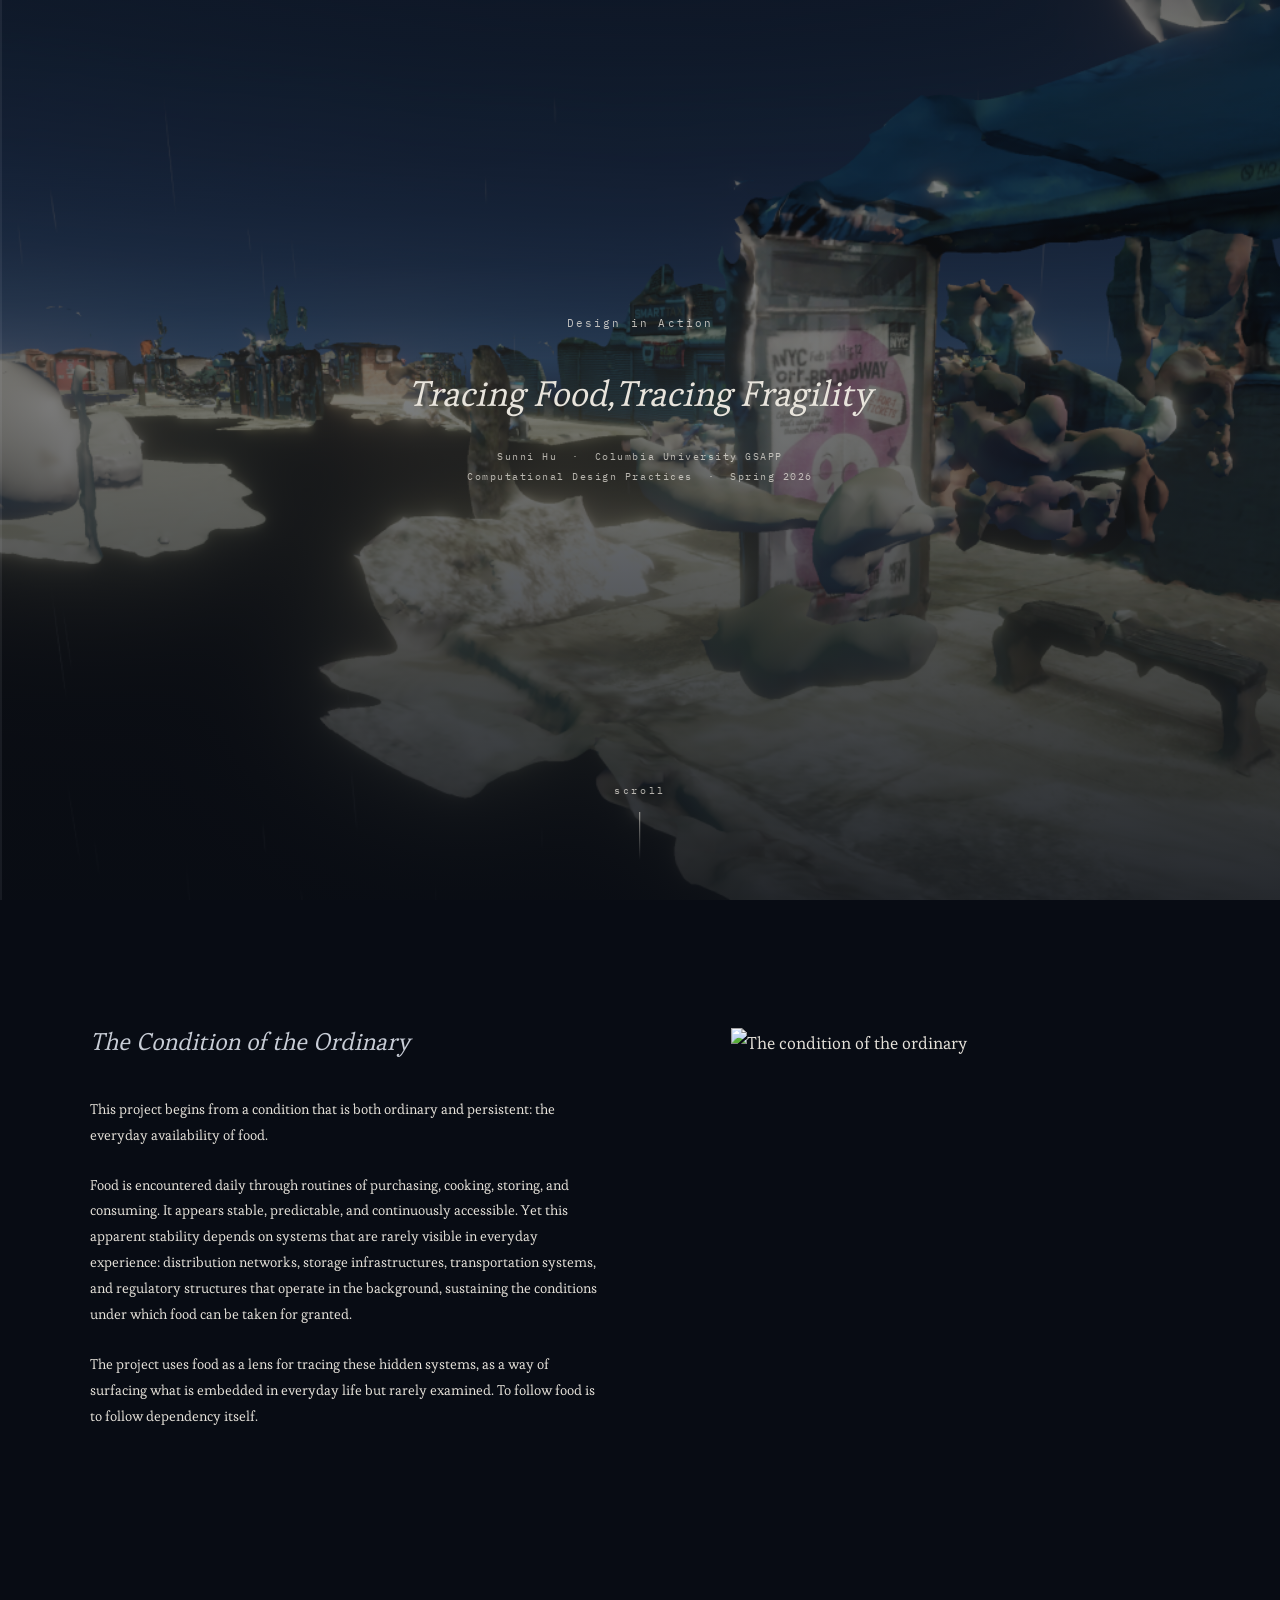
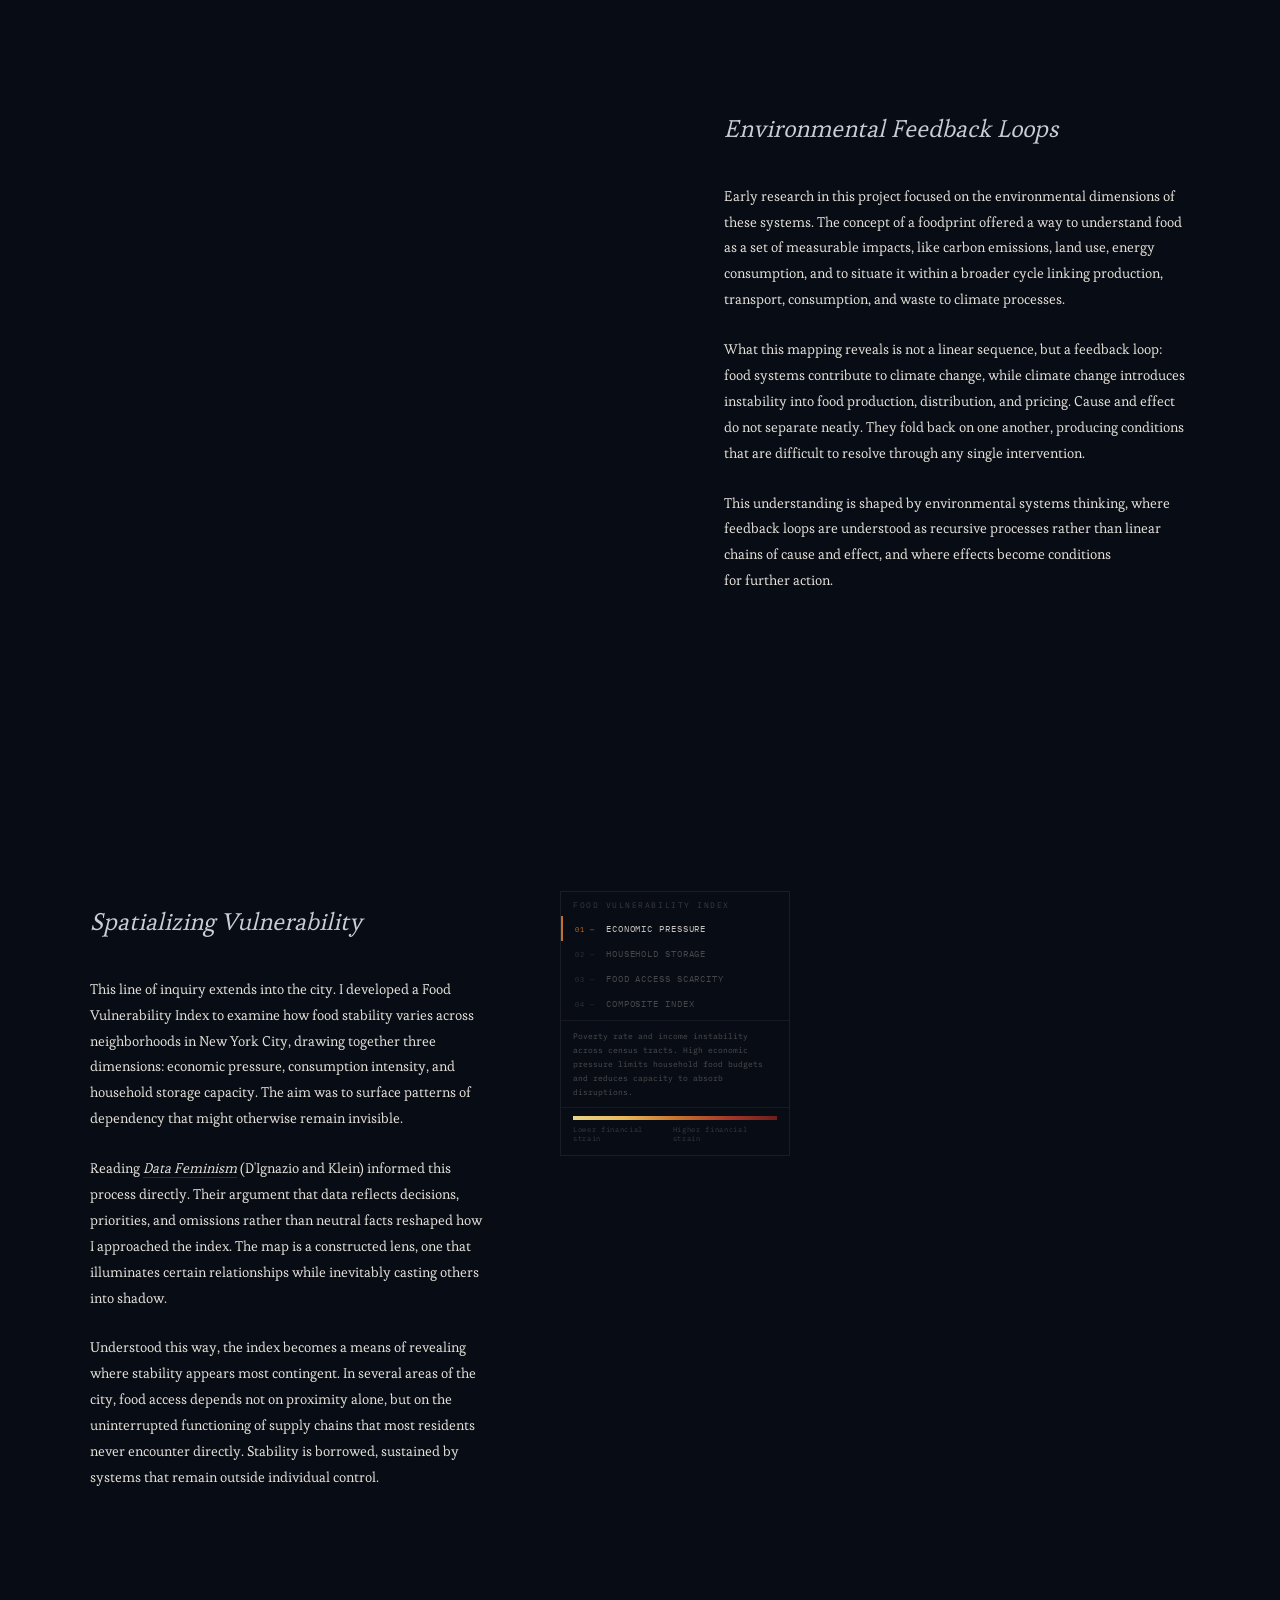
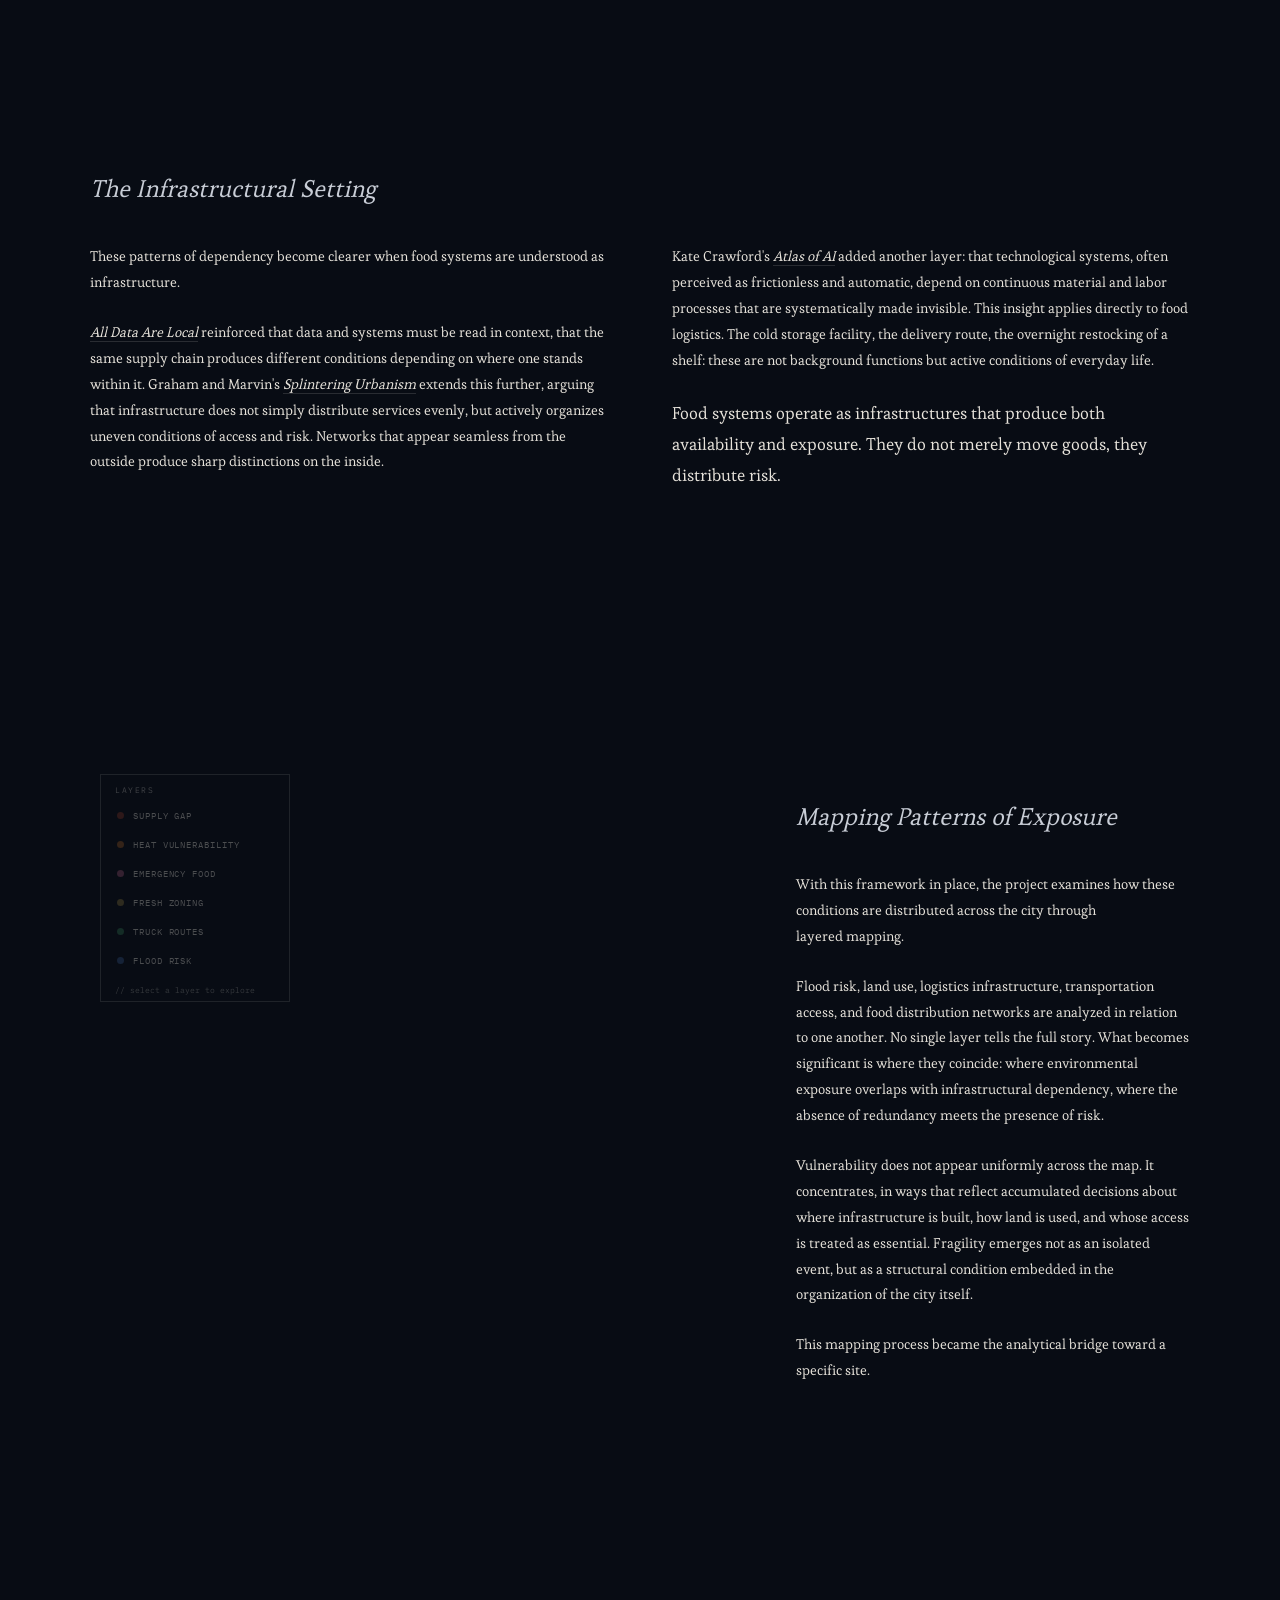
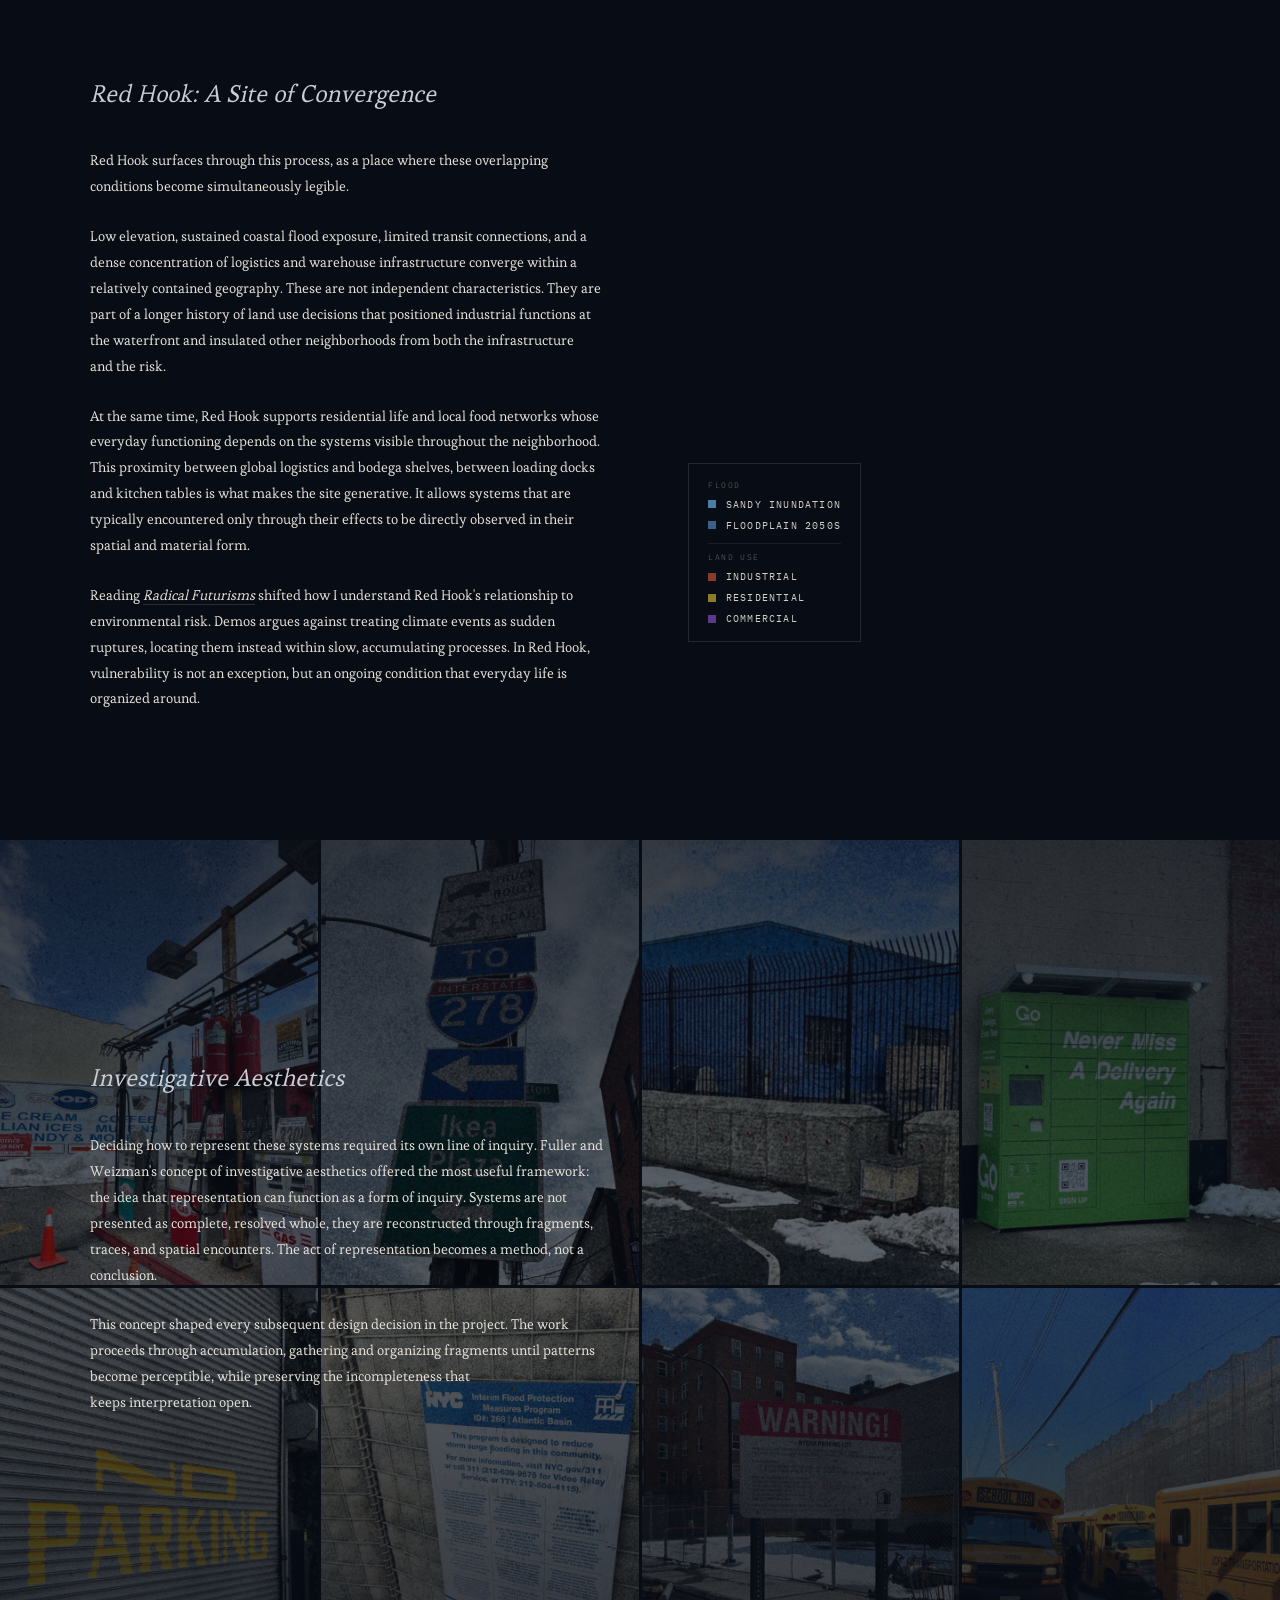
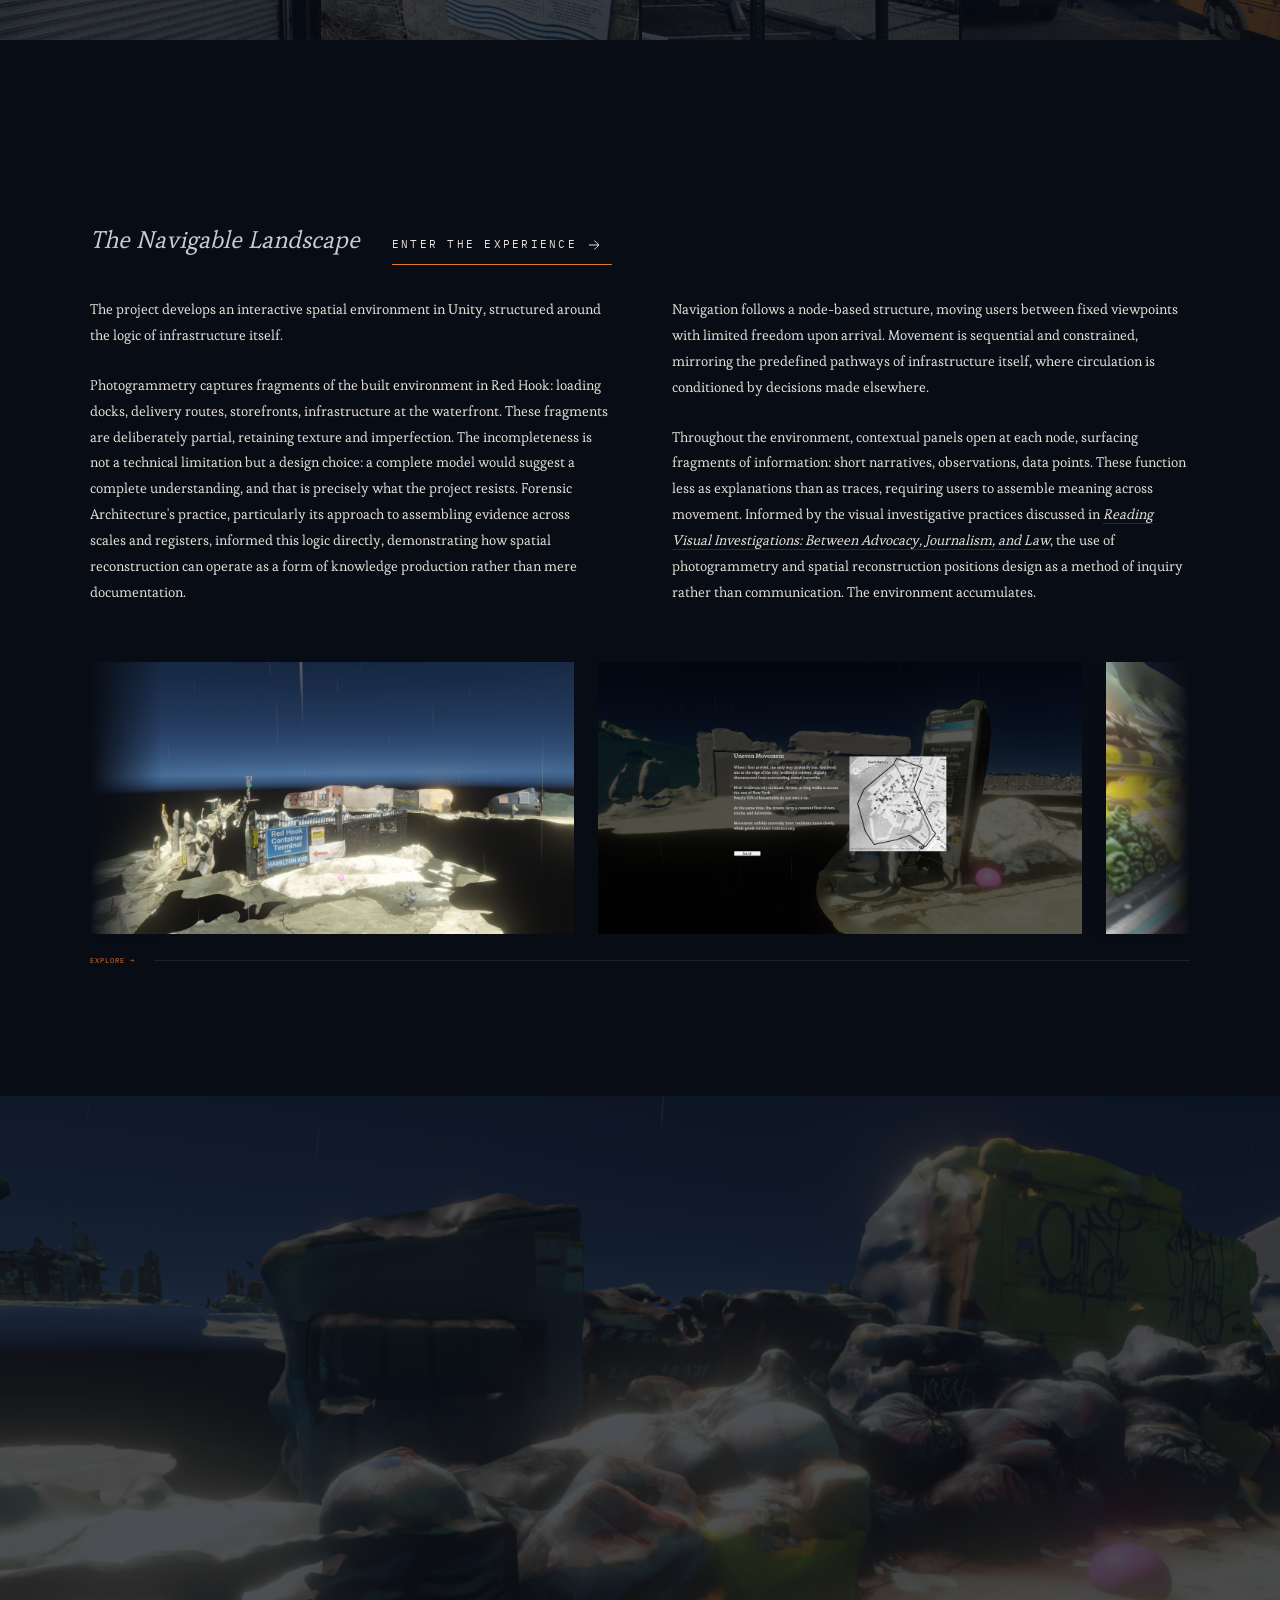
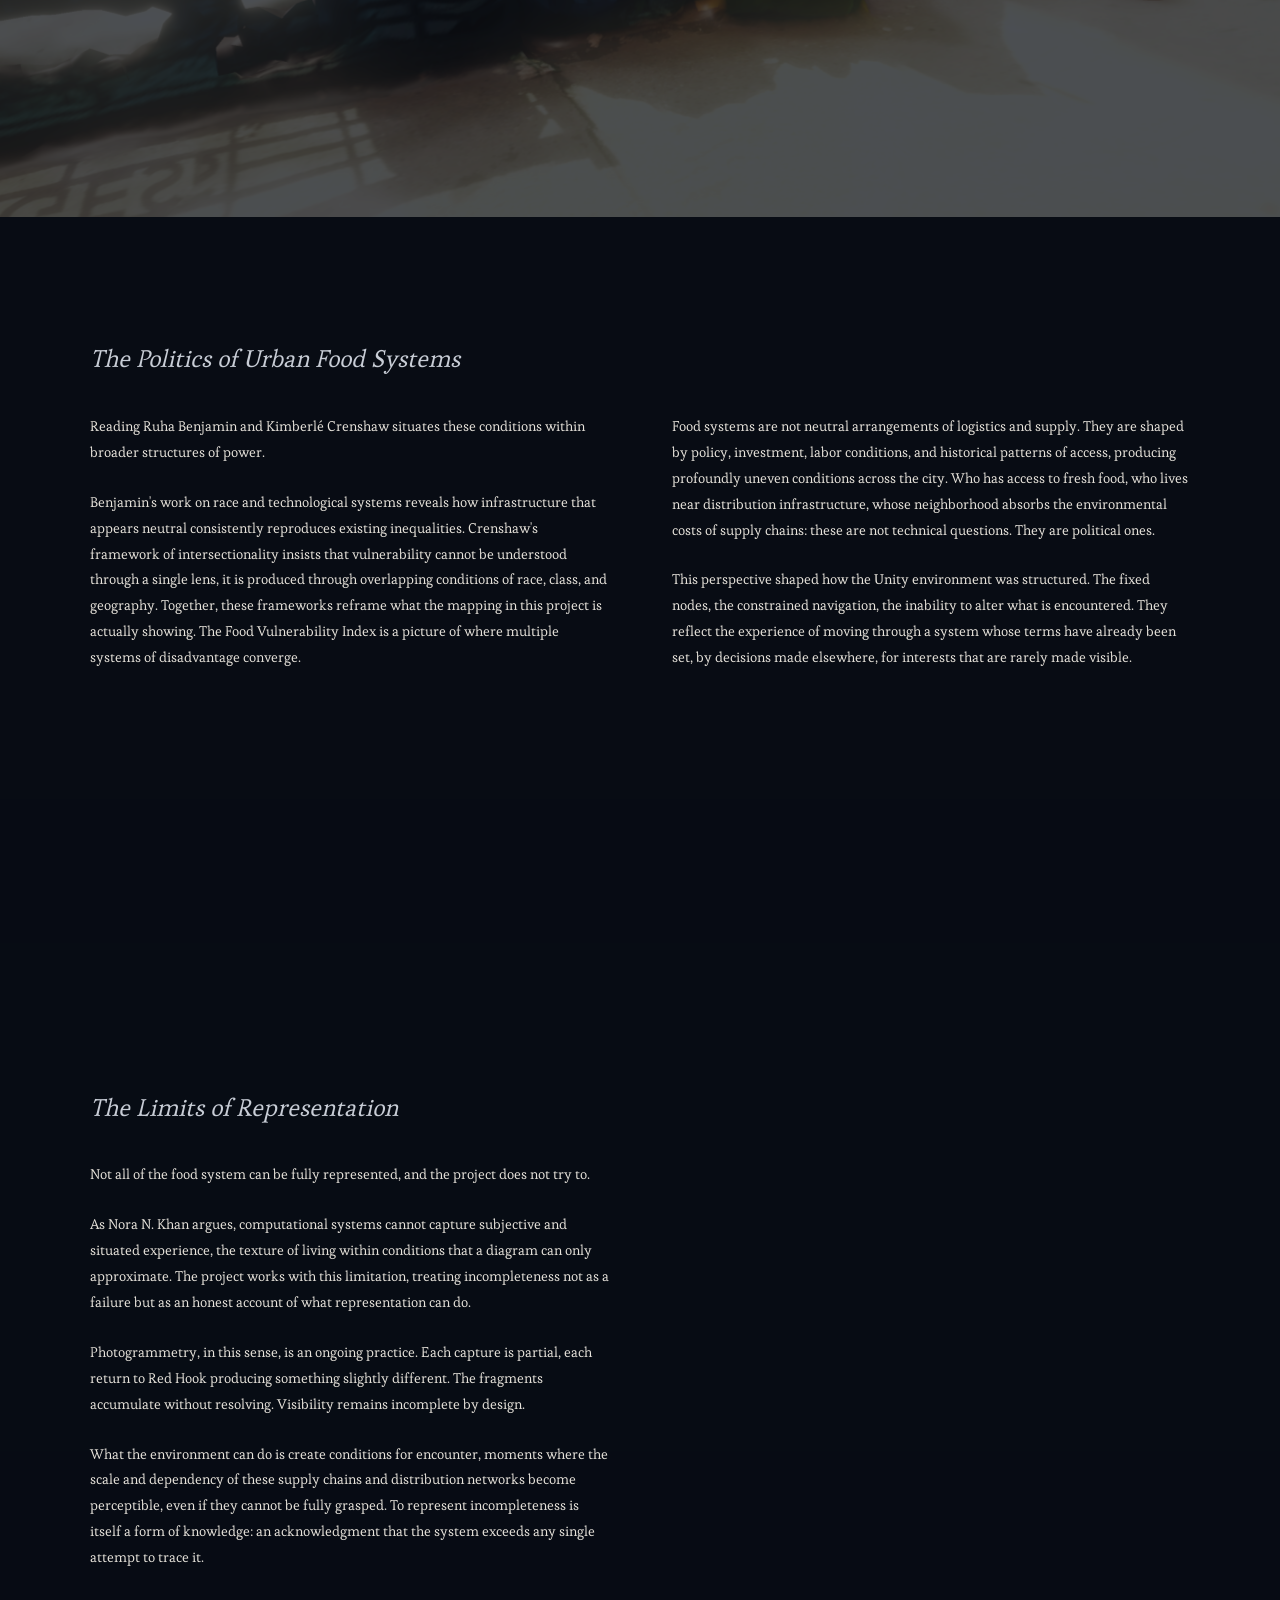
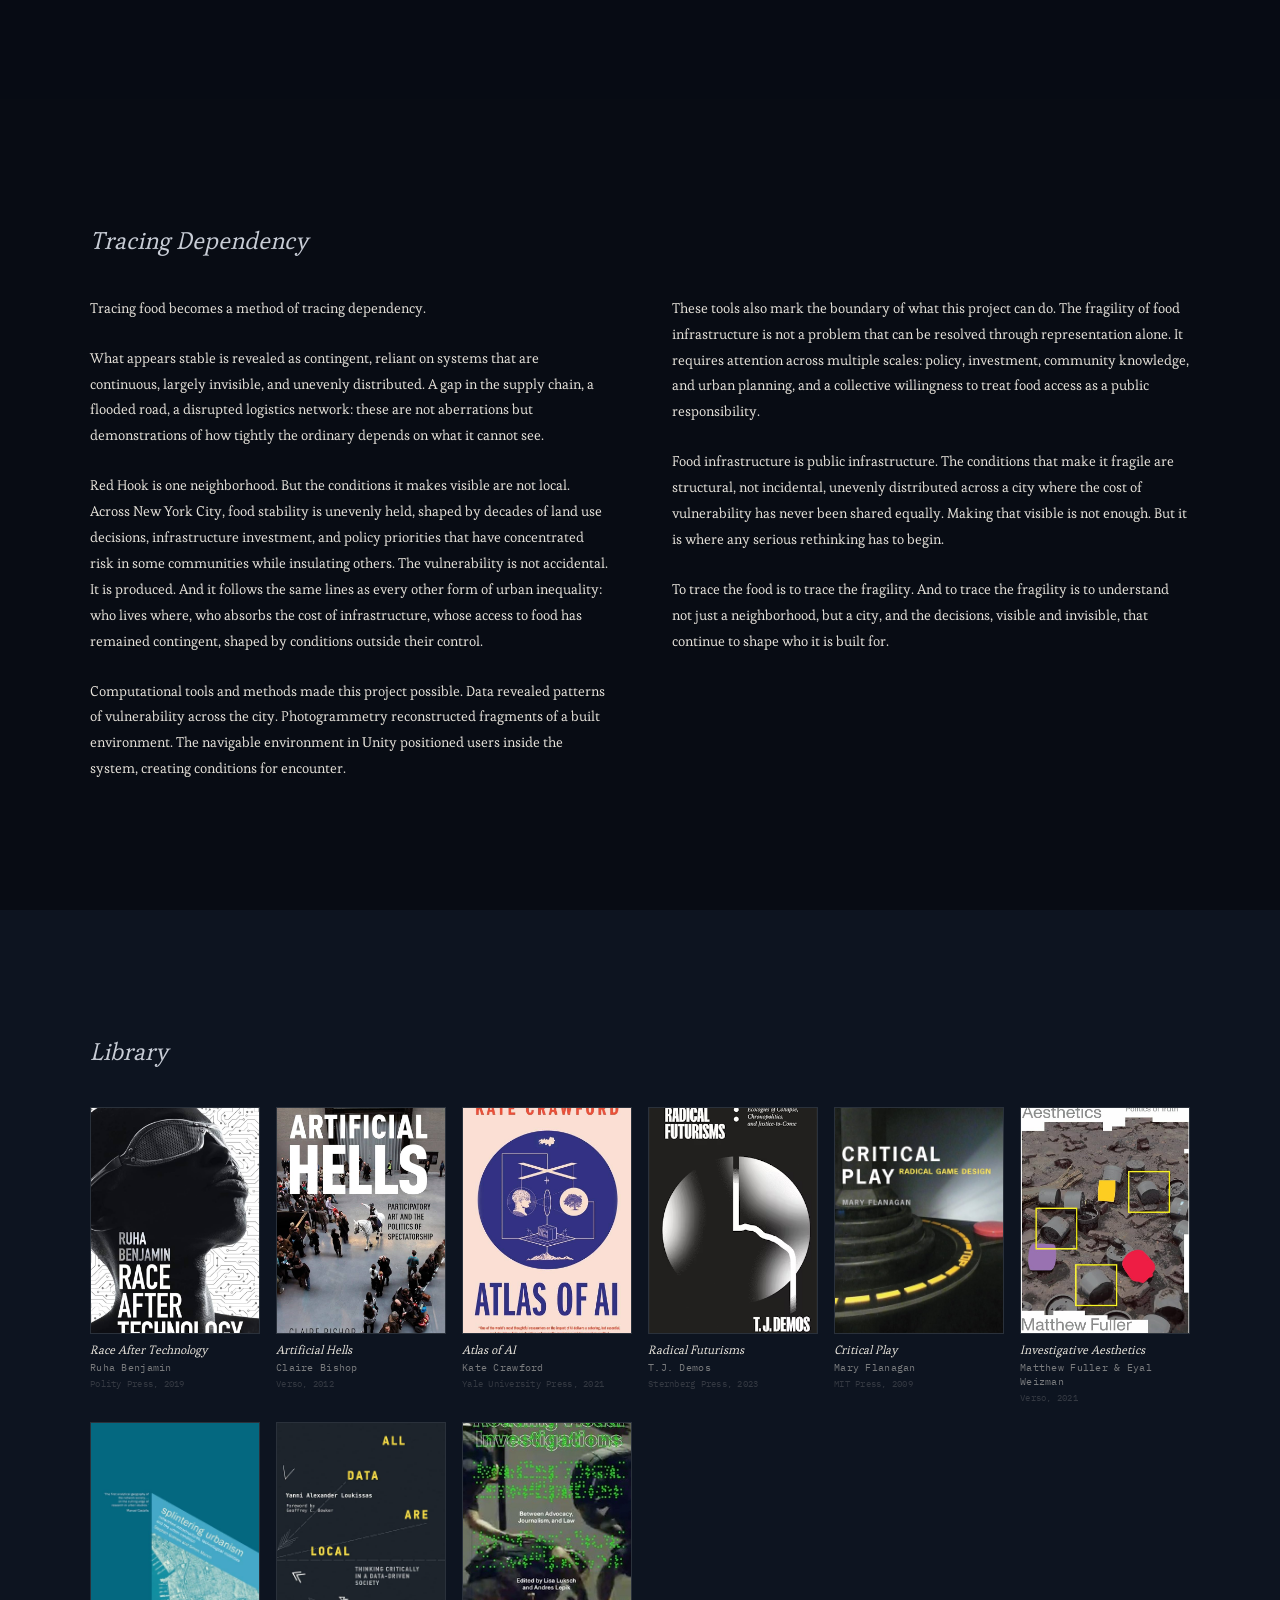
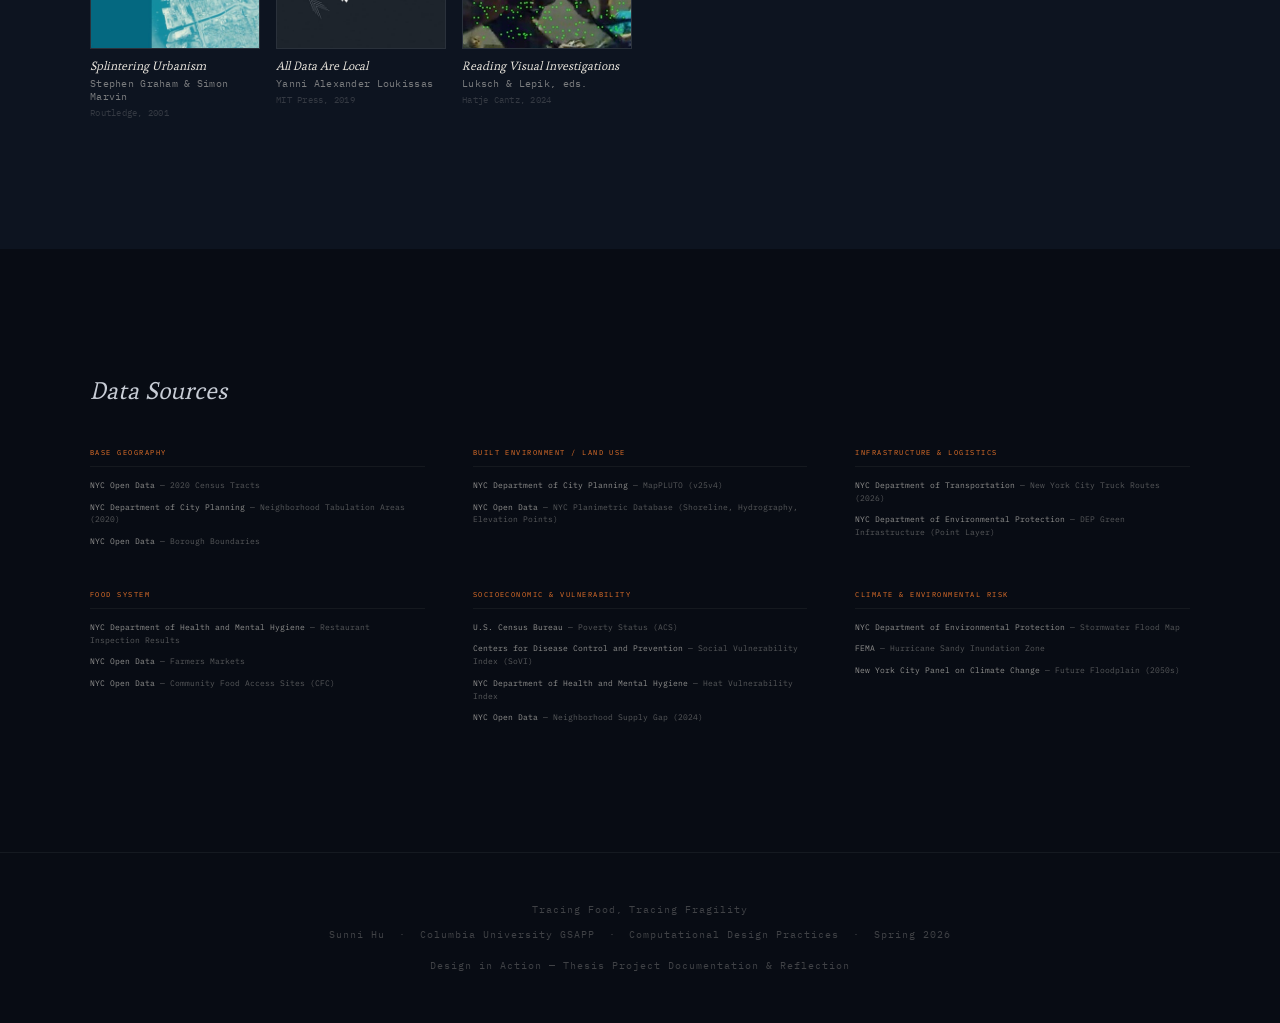
==== index.html @ 05bffdab "update" ====
<!DOCTYPE html>
<html lang="en">
<head>
    <meta charset="UTF-8">
    <meta name="viewport" content="width=device-width, initial-scale=1.0">
    <title>Tracing Food, Tracing Fragility | Sunni Hu</title>
    <link rel="preconnect" href="https://fonts.googleapis.com">
    <link rel="preconnect" href="https://fonts.gstatic.com" crossorigin>
    <link href="https://fonts.googleapis.com/css2?family=Esteban&family=IBM+Plex+Mono:ital,wght@0,300;0,400;1,300&display=swap" rel="stylesheet">
    <link rel="stylesheet" href="styles.css">
    <style>
        body { cursor: crosshair; }
        .book-ref {
            font-style: italic;
            cursor: none;
            border-bottom: 1px solid rgba(232,228,220,0.15);
            transition: border-color 0.2s ease;
        }
        .book-ref:hover {
            border-bottom-color: rgba(232,228,220,0.5);
        }
    </style>
    <script type="importmap">
    {
        "imports": {
            "three": "https://unpkg.com/three@0.163.0/build/three.module.js",
            "three/addons/": "https://unpkg.com/three@0.163.0/examples/jsm/"
        }
    }
    </script>
</head>
<body>

<div id="book-cursor" style="
  position: fixed;
  pointer-events: none;
  z-index: 9999;
  opacity: 0;
  transition: opacity 0.2s ease;
  width: 80px;
  height: 110px;
">
  <img id="book-cursor-img" style="
    width: 100%;
    height: 100%;
    object-fit: cover;
    display: block;
    border: 1px solid rgba(232,228,220,0.15);
  ">
</div>

    <!--==============================================================
    OPENING — full screen, no nav, one Unity screenshot background
    ===============================================================-->
    <section id="opening">

        <div class="opening-bg">
            <img src="images/unity screenshot — exterior, night.png" alt="Unity environment — exterior, night">
        </div>

        <div class="opening-gradient"></div>

        <div class="opening-text">
            <span class="opening-eyebrow">Design in Action</span>
            <h1 class="opening-title">Tracing Food,Tracing Fragility</h1>
            <div class="opening-meta">
                Sunni Hu &nbsp;·&nbsp; Columbia University GSAPP<br>
                Computational Design Practices &nbsp;·&nbsp; Spring 2026
            </div>
        </div>

        <div class="scroll-cue">scroll</div>

    </section>

    <!-- Reading progress line -->
    <div class="progress-track" aria-hidden="true">
        <div class="progress-fill" id="progress-fill"></div>
    </div>

    <main>

        <!--==============================================================
        01. THE CONDITION OF THE ORDINARY
        ===============================================================-->
        <section id="ordinary">
            <div class="wide-col fade-in">
                <div class="two-col" style="align-items: start;">
                    <div>
                        <h2>The Condition of the Ordinary</h2>
                        <p>This project begins from a condition that is both ordinary and persistent: the everyday availability of food.</p>
                        <p>Food is encountered daily through routines of purchasing, cooking, storing, and consuming. It appears stable, predictable, and continuously accessible. Yet this apparent stability depends on systems that are rarely visible in everyday experience: distribution networks, storage infrastructures, transportation systems, and regulatory structures that operate in the background, sustaining the conditions under which food can be taken for granted.</p>
                        <p>The project uses food as a lens for tracing these hidden systems, as a way of surfacing what is embedded in everyday life but rarely examined. To follow food is to follow dependency itself.</p>
                    </div>
                    <div>
                        <img src="images/Ordinary.gif" alt="The condition of the ordinary" style="width:75%; display:block; margin-left:10%;">
                    </div>
                </div>
            </div>
        </section>

        <!--==============================================================
        02. ENVIRONMENTAL FEEDBACK LOOPS
        ===============================================================-->
        <section id="feedback">
            <div class="wide-col fade-in">
                <div style="display:grid; grid-template-columns:55fr 45fr; gap:4rem; align-items:center;">
                    <div style="width:100%; aspect-ratio:1/1; margin-top:-2rem;">
                        <iframe src="feedback-loop.html" style="width:100%; height:100%; min-height:500px; border:none; background:#080c14; display:block;"></iframe>
                    </div>
                    <div>
                        <h2>Environmental Feedback Loops</h2>
                        <p>Early research in this project focused on the environmental dimensions of these systems. The concept of a foodprint offered a way to understand food as a set of measurable impacts, like carbon emissions, land use, energy consumption, and to situate it within a broader cycle linking production, transport, consumption, and waste to climate processes.</p>
                        <p>What this mapping reveals is not a linear sequence, but a feedback loop: food systems contribute to climate change, while climate change introduces instability into food production, distribution, and pricing. Cause and effect do not separate neatly. They fold back on one another, producing conditions that are difficult to resolve through any single intervention.</p>
                        <p>This understanding is shaped by environmental systems thinking, where feedback loops are understood as recursive processes rather than linear chains of cause and effect, and where effects become conditions <br>for further action.</p>
                    </div>
                </div>
            </div>
        </section>

        <!--==============================================================
        03. SPATIALIZING VULNERABILITY
        ===============================================================-->
        <section id="vulnerability">
            <div class="wide-col fade-in">
                <div style="
                  display: grid;
                  grid-template-columns: 38fr 62fr;
                  gap: 4rem;
                  align-items: center;
                ">
                  <div>
                    <h2>Spatializing Vulnerability</h2>
                    <p>This line of inquiry extends into the city. I developed a Food Vulnerability Index to examine how food stability varies across neighborhoods in New York City, drawing together three dimensions: economic pressure, consumption intensity, and household storage capacity. The aim was to surface patterns of dependency that might otherwise remain invisible.</p>
                    <p>Reading <span class="book-ref" data-cover="images/readings/Data Feminism.jpg">Data Feminism</span> (D'Ignazio and Klein) informed this process directly. Their argument that data reflects decisions, priorities, and omissions rather than neutral facts reshaped how I approached the index. The map is a constructed lens, one that illuminates certain relationships while inevitably casting others into shadow.</p>
                    <p>Understood this way, the index becomes a means of revealing where stability appears most contingent. In several areas of the city, food access depends not on proximity alone, but on the uninterrupted functioning of supply chains that most residents never encounter directly. Stability is borrowed, sustained by systems that remain outside individual control.</p>
                  </div>

                  <div style="position: sticky; top: 2rem;">
                    <iframe
                      src="spatializing_vulnerability.html"
                      style="
                        width: 100%;
                        height: 640px;
                        border: none;
                        display: block;
                      ">
                    </iframe>
                  </div>
                </div>
            </div>
        </section>

        <!--==============================================================
        04. THE INFRASTRUCTURAL SETTING
        ===============================================================-->
        <section id="infrastructure">
            <div class="wide-col fade-in">
                <h2>The Infrastructural Setting</h2>
                <div class="closing-cols">
                    <div class="closing-col">
                        <p>These patterns of dependency become clearer when food systems are understood as infrastructure.</p>
                        <p><span class="book-ref" data-cover="images/readings/All Data Are Local.jpg">All Data Are Local</span> reinforced that data and systems must be read in context, that the same supply chain produces different conditions depending on where one stands within it. Graham and Marvin's <span class="book-ref" data-cover="images/readings/Splintering Urbanism.jpg">Splintering Urbanism</span> extends this further, arguing that infrastructure does not simply distribute services evenly, but actively organizes uneven conditions of access and risk. Networks that appear seamless from the outside produce sharp distinctions on the inside.</p>
                    </div>
                    <div class="closing-col">
                        <p>Kate Crawford's <span class="book-ref" data-cover="images/readings/Atlas of AI.jpg">Atlas of AI</span> added another layer: that technological systems, often perceived as frictionless and automatic, depend on continuous material and labor processes that are systematically made invisible. This insight applies directly to food logistics. The cold storage facility, the delivery route, the overnight restocking of a shelf: these are not background functions but active conditions of everyday life. </p> Food systems operate as infrastructures that produce both availability and exposure. They do not merely move goods, they distribute risk.</p>
                    </div>
                </div>
            </div>
        </section>

        <!--==============================================================
        05. MAPPING PATTERNS OF EXPOSURE
        ===============================================================-->
        <section id="mapping">
            <div class="wide-col fade-in">
                <div style="display:grid; grid-template-columns:62fr 38fr; gap:4rem; align-items:center;">
                    <div>
                        <iframe src="map.html" style="width:100%; height:660px; border:none; display:block;"></iframe>
                    </div>
                    <div>
                        <h2>Mapping Patterns of Exposure</h2>
                        <p>With this framework in place, the project examines how these conditions are distributed across the city through <br>layered mapping.</p>
                        <p>Flood risk, land use, logistics infrastructure, transportation access, and food distribution networks are analyzed in relation to one another. No single layer tells the full story. What becomes significant is where they coincide: where environmental exposure overlaps with infrastructural dependency, where the absence of redundancy meets the presence of risk.</p>
                        <p>Vulnerability does not appear uniformly across the map. It concentrates, in ways that reflect accumulated decisions about where infrastructure is built, how land is used, and whose access is treated as essential. Fragility emerges not as an isolated event, but as a structural condition embedded in the organization of the city itself.</p>
                        <p>This mapping process became the analytical bridge toward a specific site.</p>
                    </div>
                </div>
            </div>
        </section>

        <!--==============================================================
        06. RED HOOK: A SITE OF CONVERGENCE
        ===============================================================-->
        <section id="red-hook">
            <div class="wide-col fade-in">
                <h2>Red Hook: A Site of Convergence</h2>

                <div style="display:grid; grid-template-columns:1fr 1fr; gap:3rem; align-items:start; margin-top:2rem;">

                    <div>
                        <p>Red Hook surfaces through this process, as a place where these overlapping conditions become simultaneously legible.</p>
                        <p>Low elevation, sustained coastal flood exposure, limited transit connections, and a dense concentration of logistics and warehouse infrastructure converge within a relatively contained geography. These are not independent characteristics. They are part of a longer history of land use decisions that positioned industrial functions at the waterfront and insulated other neighborhoods from both the infrastructure <br>and the risk.</p>
                        <p>At the same time, Red Hook supports residential life and local food networks whose everyday functioning depends on the systems visible throughout the neighborhood. This proximity between global logistics and bodega shelves, between loading docks and kitchen tables is what makes the site generative. It allows systems that are typically encountered only through their effects to be directly observed in their spatial and material form.</p>
                        <p>Reading <span class="book-ref" data-cover="images/readings/Radical Futurisms.jpg">Radical Futurisms</span> shifted how I understand Red Hook's relationship to environmental risk. Demos argues against treating climate events as sudden ruptures, locating them instead within slow, accumulating processes. In Red Hook, vulnerability is not an exception, but an ongoing condition that everyday life is organized around.</p>
                    </div>

                    <div style="position:sticky; top:2rem;">
                        <iframe src="red-hook-map.html" style="width:100%; aspect-ratio:1/1; border:none; display:block;" title="Red Hook — land use and flood exposure"></iframe>
                    </div>

                </div>
            </div>
        </section>

        <!--==============================================================
        07. INVESTIGATIVE AESTHETICS
        ===============================================================-->
        <section id=".photo-mosaic {
    grid-auto-rows: 180px; /* or 20vh for responsive */
}" style="position: relative; overflow: hidden; padding-top: 14rem; padding-bottom: 14rem; background: #080c14;">
            <!-- mosaic background -->
            <div class="photo-mosaic" style="position: absolute; inset: 0; z-index: 0; display: grid; grid-template-columns: repeat(4, 1fr); grid-auto-rows: calc(35vw - 3px); gap: 3px; width: 100%; background: #080c14; opacity: 0.80;">
                <div class="mosaic-cell"><div class="cell-overlay" style="position: absolute; inset: 0; background-size: cover; background-position: center; opacity: 0; transition: opacity 1s ease;"></div></div>
                <div class="mosaic-cell"><div class="cell-overlay" style="position: absolute; inset: 0; background-size: cover; background-position: center; opacity: 0; transition: opacity 1s ease;"></div></div>
                <div class="mosaic-cell"><div class="cell-overlay" style="position: absolute; inset: 0; background-size: cover; background-position: center; opacity: 0; transition: opacity 1s ease;"></div></div>
                <div class="mosaic-cell"><div class="cell-overlay" style="position: absolute; inset: 0; background-size: cover; background-position: center; opacity: 0; transition: opacity 1s ease;"></div></div>
                <div class="mosaic-cell"><div class="cell-overlay" style="position: absolute; inset: 0; background-size: cover; background-position: center; opacity: 0; transition: opacity 1s ease;"></div></div>
                <div class="mosaic-cell"><div class="cell-overlay" style="position: absolute; inset: 0; background-size: cover; background-position: center; opacity: 0; transition: opacity 1s ease;"></div></div>
                <div class="mosaic-cell"><div class="cell-overlay" style="position: absolute; inset: 0; background-size: cover; background-position: center; opacity: 0; transition: opacity 1s ease;"></div></div>
                <div class="mosaic-cell"><div class="cell-overlay" style="position: absolute; inset: 0; background-size: cover; background-position: center; opacity: 0; transition: opacity 1s ease;"></div></div>
                <div class="mosaic-cell"><div class="cell-overlay" style="position: absolute; inset: 0; background-size: cover; background-position: center; opacity: 0; transition: opacity 1s ease;"></div></div>
                <div class="mosaic-cell"><div class="cell-overlay" style="position: absolute; inset: 0; background-size: cover; background-position: center; opacity: 0; transition: opacity 1s ease;"></div></div>
                <div class="mosaic-cell"><div class="cell-overlay" style="position: absolute; inset: 0; background-size: cover; background-position: center; opacity: 0; transition: opacity 1s ease;"></div></div>
                <div class="mosaic-cell"><div class="cell-overlay" style="position: absolute; inset: 0; background-size: cover; background-position: center; opacity: 0; transition: opacity 1s ease;"></div></div>
                <div class="mosaic-cell"><div class="cell-overlay" style="position: absolute; inset: 0; background-size: cover; background-position: center; opacity: 0; transition: opacity 1s ease;"></div></div>
                <div class="mosaic-cell"><div class="cell-overlay" style="position: absolute; inset: 0; background-size: cover; background-position: center; opacity: 0; transition: opacity 1s ease;"></div></div>
                <div class="mosaic-cell"><div class="cell-overlay" style="position: absolute; inset: 0; background-size: cover; background-position: center; opacity: 0; transition: opacity 1s ease;"></div></div>
                <div class="mosaic-cell"><div class="cell-overlay" style="position: absolute; inset: 0; background-size: cover; background-position: center; opacity: 0; transition: opacity 1s ease;"></div></div>
            </div>
            <!-- overlay -->
            <div style="position: absolute; inset: 0; z-index: 1; background: linear-gradient(to bottom, rgba(8,12,20,0.75) 0%, rgba(8,12,20,0.55) 50%, rgba(8,12,20,0.75) 100%); pointer-events: none;"></div>
            <!-- text -->
            <div style="position: relative; z-index: 2;">
                <div class="wide-col fade-in">
                    <h2>Investigative Aesthetics</h2>
                    <p>Deciding how to represent these systems required its own line of inquiry. Fuller and Weizman's concept of investigative aesthetics offered the most useful framework: the idea that representation can function as a form of inquiry. Systems are not presented as complete, resolved whole, they are reconstructed through fragments, traces, and spatial encounters. The act of representation becomes a method, not a conclusion.</p>
                    <p>This concept shaped every subsequent design decision in the project. The work proceeds through accumulation, gathering and organizing fragments until patterns become perceptible, while preserving the incompleteness that <br>keeps interpretation open.</p>
                </div>
            </div>
        </section>

        <!--==============================================================
        08. THE NAVIGABLE LANDSCAPE — "Enter the Work"
        ===============================================================-->
        <section id="unity">
            <div class="wide-col fade-in">
                <div style="display:flex; align-items:baseline; gap:2rem; margin-bottom:2rem;">
                    <h2 style="margin-bottom:0;">The Navigable Landscape</h2>
                    <a href="https://play.unity.com/en/games/a9413fd9-1ce2-4bcd-bcc2-9cfb8812e387/tracing-food-tracing-fragility" target="_blank" rel="noopener" class="unity-enter">Enter the Experience<svg xmlns="http://www.w3.org/2000/svg" viewBox="0 0 24 24" width="16" height="16" color="currentColor" fill="none" stroke="currentColor" stroke-width="1.5" stroke-linecap="round" stroke-linejoin="round" class="enter-arrow" style="vertical-align: middle; margin-left: 0.6rem;"><path d="M18.5 12L4.99997 12" /><path d="M13 18C13 18 19 13.5811 19 12C19 10.4188 13 6 13 6" /></svg></a>
                </div>

                <div class="closing-cols">
                    <div class="closing-col">
                        <p>The project develops an interactive spatial environment in Unity, structured around the logic of infrastructure itself.</p>
                        <p>Photogrammetry captures fragments of the built environment in Red Hook: loading docks, delivery routes, storefronts, infrastructure at the waterfront. These fragments are deliberately partial, retaining texture and imperfection. The incompleteness is not a technical limitation but a design choice: a complete model would suggest a complete understanding, and that is precisely what the project resists. Forensic Architecture's practice, particularly its approach to assembling evidence across scales and registers, informed this logic directly, demonstrating how spatial reconstruction can operate as a form of knowledge production rather than mere documentation.</p>
                    </div>
                    <div class="closing-col">
                        <p>Navigation follows a node-based structure, moving users between fixed viewpoints with limited freedom upon arrival. Movement is sequential and constrained, mirroring the predefined pathways of infrastructure itself, where circulation is conditioned by decisions made elsewhere.</p>
                        <p>Throughout the environment, contextual panels open at each node, surfacing fragments of information: short narratives, observations, data points. These function less as explanations than as traces, requiring users to assemble meaning across movement. Informed by the visual investigative practices discussed in <span class="book-ref" data-cover="images/readings/Reading Visual Investigations.jpg">Reading Visual Investigations: Between Advocacy, Journalism, and Law</span>, the use of photogrammetry and spatial reconstruction positions design as a method of inquiry rather than communication. The environment accumulates.</p>
                    </div>
                </div>

                <!-- Unity screenshot gallery — horizontal scroll -->
                <div class="gallery-wrap">
                  <div class="gallery" id="unity-gallery">
                    <div class="gallery-item">
                        <img src="images/unity screenshots/TV - 8.png" alt="Unity environment screenshot" style="width:100%;aspect-ratio:16/9;object-fit:cover;display:block;">
                    </div>
                    <div class="gallery-item">
                        <img src="images/unity screenshots/TV - 20.png" alt="Unity environment screenshot" style="width:100%;aspect-ratio:16/9;object-fit:cover;display:block;">
                    </div>
                    <div class="gallery-item">
                        <img src="images/unity screenshots/TV - 16.png" alt="Unity environment screenshot" style="width:100%;aspect-ratio:16/9;object-fit:cover;display:block;">
                    </div>
                    <div class="gallery-item">
                        <img src="images/unity screenshots/TV - 21.png" alt="Unity environment screenshot" style="width:100%;aspect-ratio:16/9;object-fit:cover;display:block;">
                    </div>
                    <div class="gallery-item">
                        <img src="images/unity screenshots/TV - 15.png" alt="Unity environment screenshot" style="width:100%;aspect-ratio:16/9;object-fit:cover;display:block;">
                    </div>
                  </div>
                  <div class="gallery-footer">
                     <div class="gallery-scroll-hint" id="unity-scroll-hint">Explore →</div>
                    <div class="gallery-progress-track">
                      <div class="gallery-progress-fill" id="unity-gallery-progress"></div>
                    </div>
                  </div>
                </div>

            </div>
        </section>

        <!--==============================================================
        09. LIMITED AGENCY AND PRESENCE
        ===============================================================-->
        <section id="agency" style="position: relative; overflow: hidden; min-height: 80vh; padding-top: 10rem; padding-bottom: 10rem;">
            <div style="position: absolute; inset: 0; z-index: 0;">
                <img src="images/unity screenshots/TV - 9.png" alt="" style="width: 100%; height: 100%; object-fit: cover; object-position: center; display: block;">
                <div style="position: absolute; inset: 0; background: rgba(8,12,20,0.72);"></div>
            </div>
            <div class="wide-col fade-in" style="position: relative; z-index: 1;">
                <h2>Limited Agency and Presence</h2>
                <p>Interaction within the environment is deliberately constrained.</p>
                <p>Drawing from Flanagan's <span class="book-ref" data-cover="images/readings/Critical Play.jpg">Critical Play</span> and Bishop's <span class="book-ref" data-cover="images/readings/Artificial Hells.jpg">Artificial Hells</span>, the project resists the assumption that participation inherently produces agency. To be present within a system is not to control it. Users navigate, observe, and uncover, but they do not alter what they find. The conditions of the environment are fixed.</p>
                <p>This creates a specific tension between presence and power: users are positioned within the system, made to move through it and encounter its logic, but cannot reshape it. This is intentional. It is an invitation to notice, to recognize that the systems shaping food access in Red Hook, and across the city, are not fixed by nature. They are the result of decisions made across planning, logistics, and policy,<br>and could be otherwise.</p>
            </div>
        </section>

        <!--==============================================================
        10. THE POLITICS OF URBAN FOOD SYSTEMS
        ===============================================================-->
        <section id="politics">
            <div class="wide-col fade-in">
                <h2>The Politics of Urban Food Systems</h2>
                <div class="closing-cols">
                    <div class="closing-col">
                        <p>Reading Ruha Benjamin and Kimberlé Crenshaw situates these conditions within broader structures of power.</p>
                        <p>Benjamin's work on race and technological systems reveals how infrastructure that appears neutral consistently reproduces existing inequalities. Crenshaw's framework of intersectionality insists that vulnerability cannot be understood through a single lens, it is produced through overlapping conditions of race, class, and geography. Together, these frameworks reframe what the mapping in this project is actually showing. The Food Vulnerability Index is a picture of where multiple systems of disadvantage converge.</p>
                    </div>
                    <div class="closing-col">
                        <p>Food systems are not neutral arrangements of logistics and supply. They are shaped by policy, investment, labor conditions, and historical patterns of access, producing profoundly uneven conditions across the city. Who has access to fresh food, who lives near distribution infrastructure, whose neighborhood absorbs the environmental costs of supply chains: these are not technical questions. They are political ones.</p>
                        <p>This perspective shaped how the Unity environment was structured. The fixed nodes, the constrained navigation, the inability to alter what is encountered. They reflect the experience of moving through a system whose terms have already been set, by decisions made elsewhere, for interests that are rarely made visible.</p>
                    </div>
                </div>
            </div>
        </section>

        <!--==============================================================
        11. THE LIMITS OF REPRESENTATION
        ===============================================================-->
        <section id="limits" style="position: relative; width: 100%; height: 100vh; overflow: hidden;">

            <!-- Background: Three.js 3D scan — Loading Dock photogrammetry -->
            <canvas id="limits-canvas" style="position: absolute; inset: 0; width: 100%; height: 100%; z-index: 0;"></canvas>

            <!-- Subtle dark overlay -->
            <div style="position: absolute; inset: 0; background: rgba(8,12,20,0.45); z-index: 1; pointer-events: none;"></div>

            <!-- Text — matches section padding: 8rem 5% -->
            <div style="position: absolute; bottom: 8rem; left: 0; right: 0; padding: 0 5%; z-index: 2; pointer-events: none;">
                <div class="wide-col fade-in">
                    <h2>The Limits of Representation</h2>
                    <p>Not all of the food system can be fully represented, and the project does not try to.</p>
                    <p>As Nora N. Khan argues, computational systems cannot capture subjective and situated experience, the texture of living within conditions that a diagram can only approximate. The project works with this limitation, treating incompleteness not as a failure but as an honest account of what representation can do.</p>
                    <p>Photogrammetry, in this sense, is an ongoing practice. Each capture is partial, each return to Red Hook producing something slightly different. The fragments accumulate without resolving. Visibility remains incomplete by design.</p>
                    <p>What the environment can do is create conditions for encounter, moments where the scale and dependency of these supply chains and distribution networks become perceptible, even if they cannot be fully grasped. To represent incompleteness is itself a form of knowledge: an acknowledgment that the system exceeds any single<br>attempt to trace it.</p>
                </div>
            </div>

        </section>

        <!--==============================================================
        12. TRACING DEPENDENCY — closing
        ===============================================================-->
        <section id="closing">
            <div class="wide-col fade-in">
                <h2>Tracing Dependency</h2>
                <div class="closing-cols">
                    <div class="closing-col">
                        <p>Tracing food becomes a method of tracing dependency.</p>
                        <p>What appears stable is revealed as contingent, reliant on systems that are continuous, largely invisible, and unevenly distributed. A gap in the supply chain, a flooded road, a disrupted logistics network: these are not aberrations but demonstrations of how tightly the ordinary depends on what it cannot see.</p>
                        <p>Red Hook is one neighborhood. But the conditions it makes visible are not local. Across New York City, food stability is unevenly held, shaped by decades of land use decisions, infrastructure investment, and policy priorities that have concentrated risk in some communities while insulating others. The vulnerability is not accidental. It is produced. And it follows the same lines as every other form of urban inequality: who lives where, who absorbs the cost of infrastructure, whose access to food has remained contingent, shaped by conditions outside their control.</p>
                        <p>Computational tools and methods made this project possible. Data revealed patterns of vulnerability across the city. Photogrammetry reconstructed fragments of a built environment. The navigable environment in Unity positioned users inside the system, creating conditions for encounter.</p>
                    </div>
                    <div class="closing-col">
                        <p>These tools also mark the boundary of what this project can do. The fragility of food infrastructure is not a problem that can be resolved through representation alone. It requires attention across multiple scales: policy, investment, community knowledge, and urban planning, and a collective willingness to treat food access as a public responsibility.</p>
                        <p>Food infrastructure is public infrastructure. The conditions that make it fragile are structural, not incidental, unevenly distributed across a city where the cost of vulnerability has never been shared equally. Making that visible is not enough. But it is where any serious rethinking has to begin.</p>
                        <p>To trace the food is to trace the fragility. And to trace the fragility is to understand not just a neighborhood, but a city, and the decisions, visible and invisible, that continue to shape who it is built for.</p>
                    </div>
                </div>
            </div>
        </section>

        <!--==============================================================
        VISUAL LIBRARY
        ===============================================================-->
        <section id="library">
            <div class="wide-col fade-in">
                <h2>Library</h2>
                <div class="lib-grid" id="lib-grid"></div>
            </div>
        </section>

        <script>
        (function () {
            const books = [
                {
                    title: "Race After Technology",
                    author: "Ruha Benjamin",
                    meta: "Polity Press, 2019",
                    image: "images/readings/Race After Technology.jpg",
                    hover: [
                        "reframes infrastructure as a site where inequality is reproduced",
                        "informed food systems as political, not neutral",
                        "shaped vulnerability as structured, not accidental"
                    ]
                },
                {
                    title: "Artificial Hells",
                    author: "Claire Bishop",
                    meta: "Verso, 2012",
                    image: "images/readings/Artificial Hells.jpg",
                    hover: [
                        "questioned whether participation produces genuine agency",
                        "informed the constrained navigation logic of the Unity environment",
                        "presence within a system is not the same as control over it"
                    ]
                },
                {
                    title: "Atlas of AI",
                    author: "Kate Crawford",
                    meta: "Yale University Press, 2021",
                    image: "images/readings/Atlas of AI.jpg",
                    hover: [
                        "revealed material and labor conditions behind invisible systems",
                        "informed food logistics as active infrastructure, not background",
                        "shaped attention to supply chains as political processes"
                    ]
                },
                {
                    title: "Radical Futurisms",
                    author: "T.J. Demos",
                    meta: "Sternberg Press, 2023",
                    image: "images/readings/Radical Futurisms.avif",
                    hover: [
                        "reframed climate events as slow accumulation, not sudden rupture",
                        "shaped how Red Hook's flood exposure is understood",
                        "against treating disaster as exceptional"
                    ]
                },
                {
                    title: "Critical Play",
                    author: "Mary Flanagan",
                    meta: "MIT Press, 2009",
                    image: "images/readings/Critical Play.jpg",
                    hover: [
                        "examined games as sites of critical and political potential",
                        "informed the design of constrained interaction in Unity",
                        "play as a method, not just a medium"
                    ]
                },
                {
                    title: "Investigative Aesthetics",
                    author: "Matthew Fuller & Eyal Weizman",
                    meta: "Verso, 2021",
                    image: "images/readings/Investigative Aesthetics.jpg",
                    hover: [
                        "representation as a form of inquiry, not documentation",
                        "shaped every design decision in the project",
                        "assembling fragments until patterns become perceptible"
                    ]
                },
                {
                    title: "Splintering Urbanism",
                    author: "Stephen Graham & Simon Marvin",
                    meta: "Routledge, 2001",
                    image: "images/readings/Splintering Urbanism.jpg",
                    hover: [
                        "infrastructure organizes uneven conditions of access and risk",
                        "seamless networks from outside produce sharp distinctions inside",
                        "food systems as infrastructures that distribute exposure"
                    ]
                },
                {
                    title: "All Data Are Local",
                    author: "Yanni Alexander Loukissas",
                    meta: "MIT Press, 2019",
                    image: "images/readings/All Data Are Local.jpg",
                    hover: [
                        "data and systems must be read in context",
                        "the same supply chain produces different conditions by location",
                        "reinforced situated, place-based analysis of food infrastructure"
                    ]
                },
                {
                    title: "Reading Visual Investigations",
                    author: "Luksch & Lepik, eds.",
                    meta: "Hatje Cantz, 2024",
                    image: "images/readings/Reading Visual Investigations.jpg",
                    hover: [
                        "visual investigation as a form of knowledge production",
                        "informed use of photogrammetry as spatial reconstruction",
                        "design as method of inquiry rather than communication"
                    ]
                }
            ];

            const grid = document.getElementById('lib-grid');

            books.forEach(book => {
                const card  = document.createElement('div');
                card.className = 'lib-card';

                const cover = document.createElement('div');
                cover.className = 'lib-cover';

                if (book.image) {
                    const img = document.createElement('img');
                    img.alt = book.title;
                    img.src = book.image;
                    img.style.cssText = 'width:100%;height:100%;object-fit:cover;display:block;';
                    const ph = document.createElement('div');
                    ph.className = 'lib-placeholder';
                    ph.innerHTML = '<span>' + book.title + '</span>';
                    ph.style.display = 'none';
                    img.onerror = function () {
                        this.style.display = 'none';
                        ph.style.display = 'flex';
                    };
                    cover.appendChild(img);
                    cover.appendChild(ph);
                } else {
                    const ph = document.createElement('div');
                    ph.className = 'lib-placeholder';
                    ph.innerHTML = '<span>' + book.title + '</span>';
                    cover.appendChild(ph);
                }

                const hover = document.createElement('div');
                hover.className = 'lib-hover';
                book.hover.forEach(line => {
                    const span = document.createElement('span');
                    span.textContent = line;
                    hover.appendChild(span);
                });
                cover.appendChild(hover);

                const title  = document.createElement('p');
                title.className = 'lib-title';
                title.textContent = book.title;

                const author = document.createElement('p');
                author.className = 'lib-author';
                author.textContent = book.author;

                const meta  = document.createElement('p');
                meta.className = 'lib-meta';
                meta.textContent = book.meta;

                card.appendChild(cover);
                card.appendChild(title);
                card.appendChild(author);
                card.appendChild(meta);

                grid.appendChild(card);
            });
        })();
        </script>

        <!--==============================================================
        DATA SOURCES
        ===============================================================-->
        <section id="data-sources">
            <div class="wide-col fade-in">
                <h2>Data Sources</h2>
                <div class="ds-grid">

                    <div class="ds-group">
                        <div class="ds-label">Base Geography</div>
                        <ul class="ds-list">
                            <li><span class="ds-org">NYC Open Data</span> — 2020 Census Tracts</li>
                            <li><span class="ds-org">NYC Department of City Planning</span> — Neighborhood Tabulation Areas (2020)</li>
                            <li><span class="ds-org">NYC Open Data</span> — Borough Boundaries</li>
                        </ul>
                    </div>

                    <div class="ds-group">
                        <div class="ds-label">Built Environment / Land Use</div>
                        <ul class="ds-list">
                            <li><span class="ds-org">NYC Department of City Planning</span> — MapPLUTO (v25v4)</li>
                            <li><span class="ds-org">NYC Open Data</span> — NYC Planimetric Database (Shoreline, Hydrography, Elevation Points)</li>
                        </ul>
                    </div>

                    <div class="ds-group">
                        <div class="ds-label">Infrastructure &amp; Logistics</div>
                        <ul class="ds-list">
                            <li><span class="ds-org">NYC Department of Transportation</span> — New York City Truck Routes (2026)</li>
                            <li><span class="ds-org">NYC Department of Environmental Protection</span> — DEP Green Infrastructure (Point Layer)</li>
                        </ul>
                    </div>

                    <div class="ds-group">
                        <div class="ds-label">Food System</div>
                        <ul class="ds-list">
                            <li><span class="ds-org">NYC Department of Health and Mental Hygiene</span> — Restaurant Inspection Results</li>
                            <li><span class="ds-org">NYC Open Data</span> — Farmers Markets</li>
                            <li><span class="ds-org">NYC Open Data</span> — Community Food Access Sites (CFC)</li>
                        </ul>
                    </div>

                    <div class="ds-group">
                        <div class="ds-label">Socioeconomic &amp; Vulnerability</div>
                        <ul class="ds-list">
                            <li><span class="ds-org">U.S. Census Bureau</span> — Poverty Status (ACS)</li>
                            <li><span class="ds-org">Centers for Disease Control and Prevention</span> — Social Vulnerability Index (SoVI)</li>
                            <li><span class="ds-org">NYC Department of Health and Mental Hygiene</span> — Heat Vulnerability Index</li>
                            <li><span class="ds-org">NYC Open Data</span> — Neighborhood Supply Gap (2024)</li>
                        </ul>
                    </div>

                    <div class="ds-group">
                        <div class="ds-label">Climate &amp; Environmental Risk</div>
                        <ul class="ds-list">
                            <li><span class="ds-org">NYC Department of Environmental Protection</span> — Stormwater Flood Map</li>
                            <li><span class="ds-org">FEMA</span> — Hurricane Sandy Inundation Zone</li>
                            <li><span class="ds-org">New York City Panel on Climate Change</span> — Future Floodplain (2050s)</li>
                        </ul>
                    </div>

                </div>
            </div>
        </section>

    </main>

    <!--==============================================================
    CHAPTER INDEX
    ===============================================================-->
    <footer>
        <p>Tracing Food, Tracing Fragility</p>
        <p>Sunni Hu &nbsp;·&nbsp; Columbia University GSAPP &nbsp;·&nbsp; Computational Design Practices &nbsp;·&nbsp; Spring 2026</p>
        <p style="margin-top: 0.8rem;">Design in Action — Thesis Project Documentation &amp; Reflection</p>
    </footer>

    <script>
    document.addEventListener('DOMContentLoaded', () => {

        // ============================================================
        // SCROLL-TRIGGERED FADE-IN
        // ============================================================
        const fadeObserver = new IntersectionObserver((entries) => {
            entries.forEach(entry => {
                if (entry.isIntersecting) {
                    entry.target.classList.add('visible');
                }
            });
        }, { threshold: 0.07 });

        document.querySelectorAll('.fade-in').forEach(el => fadeObserver.observe(el));

        // ============================================================
        // READING PROGRESS LINE
        // ============================================================
        const fill = document.getElementById('progress-fill');

        window.addEventListener('scroll', () => {
            const scrolled  = window.scrollY;
            const maxScroll = document.documentElement.scrollHeight - window.innerHeight;
            fill.style.height = (scrolled / maxScroll * 100) + '%';
        }, { passive: true });

    });
    </script>

    <!-- Three.js — Loading Dock photogrammetry background -->
    <script type="module">
        import * as THREE from 'three';
        import { OBJLoader }      from 'three/addons/loaders/OBJLoader.js';
        import { MTLLoader }      from 'three/addons/loaders/MTLLoader.js';
        import { OrbitControls }  from 'three/addons/controls/OrbitControls.js';

        const section  = document.getElementById('limits');
        const canvas   = document.getElementById('limits-canvas');

        const renderer = new THREE.WebGLRenderer({ canvas, antialias: true });
        renderer.setPixelRatio(Math.min(window.devicePixelRatio, 2));
        renderer.setSize(section.offsetWidth, section.offsetHeight);
        renderer.outputColorSpace = THREE.SRGBColorSpace;

        const scene  = new THREE.Scene();
        scene.background = new THREE.Color(0x080c14);
        scene.fog = new THREE.Fog(0x080c14, 18, 35);

        const camera = new THREE.PerspectiveCamera(45, section.offsetWidth / section.offsetHeight, 0.1, 200);
        camera.position.set(0, 1.5, 10);

        // Lighting — ambient + warm fill to match dark site palette
        scene.add(new THREE.AmbientLight(0xffffff, 1.4));
        const hemi = new THREE.HemisphereLight(0xe8e4dc, 0x080c14, 0.6);
        scene.add(hemi);

        // Orbit controls — auto-rotate, no zoom/pan so scroll still works
        const controls = new OrbitControls(camera, canvas);
        controls.enableDamping   = true;
        controls.dampingFactor   = 0.04;
        controls.autoRotate      = true;
        controls.autoRotateSpeed = 0.35;
        controls.enableZoom      = false;
        controls.enablePan       = false;
        controls.minPolarAngle   = Math.PI * 0.3;
        controls.maxPolarAngle   = Math.PI * 0.65;

        // Load OBJ + MTL
        const base = 'scans/Loading%20Dock/';
        const mtlLoader = new MTLLoader();
        mtlLoader.setPath(base);
        mtlLoader.load('3_1_2026%20(1).mtl', materials => {
            materials.preload();
            const objLoader = new OBJLoader();
            objLoader.setMaterials(materials);
            objLoader.setPath(base);
            objLoader.load('3_1_2026%20(1).obj', obj => {
                // Centre and fit to view
                const box    = new THREE.Box3().setFromObject(obj);
                const centre = box.getCenter(new THREE.Vector3());
                const size   = box.getSize(new THREE.Vector3());
                const scale  = 11 / Math.max(size.x, size.y, size.z);
                obj.scale.setScalar(scale);
                obj.position.sub(centre.multiplyScalar(scale));
                scene.add(obj);
            });
        });

        // Keep canvas filling the section on resize
        const ro = new ResizeObserver(() => {
            renderer.setSize(section.offsetWidth, section.offsetHeight);
            camera.aspect = section.offsetWidth / section.offsetHeight;
            camera.updateProjectionMatrix();
        });
        ro.observe(section);

        (function animate() {
            requestAnimationFrame(animate);
            controls.update();
            renderer.render(scene, camera);
        })();
    </script>

    <script>
      // ── Investigative Aesthetics photo mosaic ─────────────────────
      (function () {
        const photos = [];
        for (let i = 34; i <= 80; i++) {
          photos.push('images/investigative%20aesthetics/' + i + '.png');
        }
        photos.sort(() => Math.random() - 0.5);

        const cells = document.querySelectorAll('.mosaic-cell');

        cells.forEach(function (cell, index) {
          let current = index % photos.length;
          cell.style.backgroundImage = 'url(' + photos[current] + ')';

          const interval = 2000 + Math.random() * 4000;

          setTimeout(function () {
            setInterval(function () {
              current = (current + Math.floor(Math.random() * (photos.length - 1)) + 1) % photos.length;
              const overlay = cell.querySelector('.cell-overlay');
              overlay.style.backgroundImage = 'url(' + photos[current] + ')';
              overlay.style.opacity = '1';

              setTimeout(function () {
                cell.style.backgroundImage = 'url(' + photos[current] + ')';
                overlay.style.opacity = '0';
              }, 1000);
            }, interval);
          }, index * 300);
        });
      })();
    </script>

    <script>
    // ── Gallery scroll affordance ─────────────────────────────────
    (function () {
      const gallery     = document.getElementById('unity-gallery');
      const progressFill = document.getElementById('unity-gallery-progress');
      const scrollHint  = document.getElementById('unity-scroll-hint');
      if (!gallery || !progressFill) return;

      // Update progress bar on scroll
      gallery.addEventListener('scroll', function () {
        const max = gallery.scrollWidth - gallery.clientWidth;
        const pct = max > 0 ? (gallery.scrollLeft / max * 100) : 0;
        progressFill.style.width = pct + '%';
        if (scrollHint && gallery.scrollLeft > 8) {
          scrollHint.style.opacity = '0';
        }
      }, { passive: true });

      // Nudge once on load to hint scrollability
      setTimeout(function () {
        gallery.scrollTo({ left: 16, behavior: 'smooth' });
        setTimeout(function () {
          gallery.scrollTo({ left: 0, behavior: 'smooth' });
        }, 700);
      }, 900);
    })();

    const bookCursor    = document.getElementById('book-cursor');
    const bookCursorImg = document.getElementById('book-cursor-img');

    document.addEventListener('mousemove', (e) => {
        bookCursor.style.left = (e.clientX + 20) + 'px';
        bookCursor.style.top  = (e.clientY - 10) + 'px';
    });

    document.querySelectorAll('.book-ref').forEach(el => {
        el.addEventListener('mouseenter', () => {
            const cover = el.dataset.cover;
            if (cover) {
                bookCursorImg.src        = cover;
                bookCursor.style.opacity = '1';
            }
        });
        el.addEventListener('mouseleave', () => {
            bookCursor.style.opacity = '0';
        });
    });
    </script>

</body>
</html>
---- styles.css ----
/* ================================================================
   DESIGN SYSTEM
================================================================ */
:root {
    --night:  #080c14;
    --deep:   #0d1420;
    --mesh:   #c8cdd6;
    --warm:   #d4a574;
    --pink:   #e8732a;
    --text:   #e8e4dc;
    --muted:  rgba(232, 228, 220, 0.5);
    --dim:    rgba(232, 228, 220, 0.18);

    --serif: 'Esteban', serif;
    --mono:  'IBM Plex Mono', monospace;

    --essay: 680px;
    --wide:  1100px;
}

/* ================================================================
   RESET & BASE
================================================================ */
*, *::before, *::after {
    box-sizing: border-box;
    margin: 0;
    padding: 0;
}

html { scroll-behavior: smooth; }

body {
    font-family: var(--serif);
    font-weight: 400;
    font-size: 1.05rem;
    line-height: 1.85;
    color: var(--text);
    background-color: var(--night);
    overflow-x: hidden;
}


/* ================================================================
   TYPOGRAPHY
================================================================ */
h1, h2, h3 {
    font-family: var(--serif);
    font-weight: 400;
    font-style: italic;
    line-height: 1.2;
}

h1 { font-size: clamp(2rem, 4vw, 3rem); }
h2 { font-size: clamp(1.1rem, 2vw, 1.5rem); }
h3 { font-size: 1rem; font-style: normal; }

p {
    font-weight: 400;
    font-size: 0.875rem;
    margin-bottom: 1.5rem;
    max-width: 65ch;
}
p:last-child { margin-bottom: 0; }

em { font-style: italic; }

a {
    color: var(--warm);
    text-decoration: none;
    transition: opacity 0.25s;
}
a:hover { opacity: 0.65; }

/* ================================================================
   LAYOUT
================================================================ */
.essay-col {
    max-width: var(--essay);
    margin-left: auto;
    margin-right: auto;
}

.narrow-col {
    max-width: 560px;
    margin-left: auto;
    margin-right: auto;
}

.wide-col {
    max-width: var(--wide);
    margin-left: auto;
    margin-right: auto;
}

.two-col {
    display: grid;
    grid-template-columns: 1fr 1fr;
    gap: 5rem;
    align-items: start;
}

section {
    padding: 8rem 5%;
    position: relative;
    z-index: 2;
}


section h2 {
    color: var(--mesh);
    margin-bottom: 2.5rem;
}

/* ================================================================
   READING PROGRESS LINE
================================================================ */
.progress-track {
    position: fixed;
    top: 0;
    left: 0;
    width: 2px;
    height: 100vh;
    background: rgba(200, 205, 214, 0.08);
    z-index: 200;
}

.progress-fill {
    width: 100%;
    height: 0%;
    background: var(--pink);
    transition: height 0.08s linear;
}

/* ================================================================
   OPENING SECTION
================================================================ */
#opening {
    height: 100vh;
    min-height: 640px;
    display: flex;
    flex-direction: column;
    align-items: center;
    justify-content: center;
    position: relative;
    overflow: hidden;
    padding: 0;
    z-index: 2;
}

.opening-bg {
    position: absolute;
    inset: 0;
    background: var(--deep);
}

.opening-bg img {
    width: 100%;
    height: 100%;
    object-fit: cover;
    object-position: center;
    display: block;
}

.opening-gradient {
    position: absolute;
    inset: 0;
    background: linear-gradient(
        to bottom,
        rgba(8, 12, 20, 0.55) 0%,
        rgba(8, 12, 20, 0.5)  40%,
        rgba(8, 12, 20, 0.7)  70%,
        rgba(8, 12, 20, 0.88) 100%
    );
}

.opening-text {
    position: relative;
    z-index: 3;
    text-align: center;
    padding: 0 5%;
    transform: translateY(-50px) !important;
}

.opening-eyebrow {
    font-family: var(--mono);
    font-size: 0.68rem;
    letter-spacing: 0.2em;
    color: rgba(232, 228, 220, 0.8);
    display: block;
    margin-bottom: 2.5rem;
}

.opening-title {
    font-family: var(--serif);
    font-style: italic;
    font-size: clamp(1.6rem, 2.8vw, 2.2rem);
    color: var(--text);
    line-height: 1.2;
    margin-bottom: 2rem;
}

.opening-question {
    font-family: var(--serif);
    font-style: italic;
    font-size: clamp(1rem, 2.2vw, 1.35rem);
    color: var(--muted);
    max-width: 42ch;
    margin: 0 auto 3rem;
    line-height: 1.75;
}

.opening-meta {
    font-family: var(--mono);
    font-size: 0.63rem;
    letter-spacing: 0.15em;
    color: rgba(232, 228, 220, 0.75);
    line-height: 2;
}

.scroll-cue {
    position: absolute;
    bottom: 2.5rem;
    left: 50%;
    transform: translateX(-50%);
    z-index: 3;
    font-family: var(--mono);
    font-size: 0.65rem;
    letter-spacing: 0.25em;
    color: rgba(232, 228, 220, 0.75);
    display: flex;
    flex-direction: column;
    align-items: center;
    gap: 0.75rem;
}

.scroll-cue::after {
    content: '';
    width: 1px;
    height: 48px;
    background: linear-gradient(to bottom, rgba(232, 228, 220, 0.7), transparent);
    animation: line-drop 2.2s ease-in-out infinite;
}

@keyframes line-drop {
    0%   { transform: scaleY(0.2) translateY(-10px); opacity: 0; }
    50%  { opacity: 1; }
    100% { transform: scaleY(1) translateY(0); opacity: 0.4; }
}

/* ================================================================
   ESSAY IMAGES
================================================================ */
.essay-img {
    display: block;
    width: 100%;
    aspect-ratio: 16 / 9;
    object-fit: cover;
    border: none;
    border-radius: 0;
    box-shadow: none;
}

.img-caption {
    font-family: var(--mono);
    font-size: 0.65rem;
    letter-spacing: 0.1em;
    color: var(--muted);
    margin-top: 0.6rem;
    max-width: none;
    margin-bottom: 0;
}

/* ================================================================
   VISUAL SLOTS
================================================================ */
.slot {
    width: 100%;
    min-height: 320px;
    border: 1px solid rgba(200, 205, 214, 0.14);
    background: rgba(200, 205, 214, 0.025);
    display: flex;
    flex-direction: column;
    align-items: center;
    justify-content: center;
    gap: 0.4rem;
    position: relative;
}

/* Corner bracket marks — photogrammetry/technical feel */
.slot::before, .slot::after {
    content: '';
    position: absolute;
    width: 10px;
    height: 10px;
    border-color: rgba(200, 205, 214, 0.22);
    border-style: solid;
}
.slot::before { top: 8px; left: 8px; border-width: 1px 0 0 1px; }
.slot::after  { bottom: 8px; right: 8px; border-width: 0 1px 1px 0; }

.slot-label {
    font-family: var(--mono);
    font-size: 0.65rem;
    letter-spacing: 0.12em;
    color: rgba(200, 205, 214, 0.28);
}

.slot-tall   { min-height: 440px; }
.slot-large  { min-height: 520px; }
.slot-screen { aspect-ratio: 16 / 9; min-height: 0; }

.slot-note {
    font-family: var(--mono);
    font-size: 0.62rem;
    color: rgba(200, 205, 214, 0.3);
    letter-spacing: 0.06em;
    margin-top: 0.6rem;
    line-height: 1.7;
}

/* ================================================================
   PULL QUOTES — Unity on-screen text aesthetic
================================================================ */
blockquote.pull-quote {
    font-family: var(--serif);
    font-style: italic;
    font-size: clamp(1.15rem, 2.2vw, 1.55rem);
    line-height: 1.65;
    color: var(--mesh);
    border-left: 1px solid rgba(200, 205, 214, 0.22);
    padding-left: 2rem;
    margin: 3.5rem 0;
    max-width: 48ch;
}

blockquote.pull-quote.closing {
    font-size: clamp(0.9rem, 1.4vw, 1.1rem);
    color: var(--text);
    border-left-color: rgba(232, 228, 220, 0.3);
    max-width: 55ch;
    margin-top: 4rem;
}

/* ================================================================
   DATA ANNOTATION
================================================================ */
.data-block {
    font-family: var(--mono);
    font-size: 0.7rem;
    color: var(--muted);
    border-left: 1px solid rgba(200, 205, 214, 0.18);
    padding: 1rem 1.5rem;
    margin-top: 1.5rem;
    line-height: 1.8;
    letter-spacing: 0.05em;
}

.data-block .data-key {
    color: var(--pink);
    display: block;
    margin-bottom: 0.4rem;
    letter-spacing: 0.12em;
}

/* ================================================================
   EXPANDABLE DATA PANEL (Red Hook)
================================================================ */
details.data-panel {
    border: 1px solid rgba(200, 205, 214, 0.1);
    margin-top: 2.5rem;
}

details.data-panel summary {
    font-family: var(--mono);
    font-size: 0.7rem;
    letter-spacing: 0.12em;
    color: var(--muted);
    padding: 1rem 1.5rem;
    cursor: pointer;
    display: flex;
    justify-content: space-between;
    align-items: center;
    list-style: none;
    transition: color 0.25s;
    user-select: none;
}

details.data-panel summary::-webkit-details-marker { display: none; }

details.data-panel summary::after {
    content: '+';
    color: var(--pink);
    font-size: 1rem;
    flex-shrink: 0;
    margin-left: 1rem;
}

details.data-panel[open] summary::after { content: '−'; }
details.data-panel summary:hover { color: var(--text); }

.panel-body {
    padding: 1.5rem;
    border-top: 1px solid rgba(200, 205, 214, 0.07);
    font-family: var(--mono);
    font-size: 0.7rem;
    color: var(--muted);
    line-height: 1.9;
    letter-spacing: 0.04em;
}

.panel-body p { max-width: none; margin-bottom: 1.2rem; }
.panel-body p:last-child { margin-bottom: 0; }

.panel-key {
    color: var(--warm);
    display: block;
    margin-bottom: 0.3rem;
    letter-spacing: 0.1em;
}

/* ================================================================
   UNITY GALLERY — horizontal scroll
================================================================ */
/* Gallery wrapper — edge fades + progress bar layout */
.gallery-wrap {
    position: relative;
    margin-top: 3.5rem;
}

/* Left edge fade */
.gallery-wrap::before {
    content: '';
    position: absolute;
    top: 0;
    left: 0;
    bottom: 1.75rem;
    width: 72px;
    background: linear-gradient(to right, #080c14 0%, transparent 100%);
    pointer-events: none;
    z-index: 2;
}

/* Right edge fade */
.gallery-wrap::after {
    content: '';
    position: absolute;
    top: 0;
    right: 0;
    bottom: 1.75rem;
    width: 96px;
    background: linear-gradient(to left, #080c14 0%, transparent 100%);
    pointer-events: none;
    z-index: 2;
}

.gallery {
    display: flex;
    gap: 1.5rem;
    overflow-x: auto;
    scroll-snap-type: x mandatory;
    padding-bottom: 0.5rem;
    margin-top: 0;
    -webkit-overflow-scrolling: touch;
    scrollbar-width: none;
}

.gallery::-webkit-scrollbar { display: none; }

/* Footer row: progress bar + scroll hint */
.gallery-footer {
    display: flex;
    align-items: center;
    gap: 1.2rem;
    margin-top: 0.75rem;
}


.gallery-progress-track {
    flex: 1;
    height: 1px;
    background: rgba(255,255,255,0.08);
}

.gallery-progress-fill {
    height: 100%;
    background: #c8752f;
    width: 0%;
    transition: width 0.12s linear;
}

@keyframes hint-nudge {
    0%, 100% { transform: translateX(0);   opacity: 0.5; }
    50%       { transform: translateX(5px); opacity: 1;   }
}

.gallery-scroll-hint {
    font-family: 'IBM Plex Mono', monospace;
    font-size: 0.46rem;
    letter-spacing: 0.14em;
    text-transform: uppercase;
    color: var(--pink);
    flex-shrink: 0;
    white-space: nowrap;
    transition: opacity 0.8s;
    animation: hint-nudge 2.4s ease-in-out infinite;
}

.gallery-item {
    flex: 0 0 44%;
    scroll-snap-align: start;
}

.gallery-item .slot {
    min-height: 0;
    aspect-ratio: 16 / 9;
}

.gallery-caption {
    font-family: var(--serif);
    font-style: italic;
    font-size: 0.85rem;
    color: var(--muted);
    margin-top: 0.75rem;
    line-height: 1.6;
    padding: 0 0.2rem;
}

/* Unity enter button */
.unity-enter {
    display: inline-block;
    margin-top: 3.5rem;
    font-family: var(--mono);
    font-size: 0.7rem;
    letter-spacing: 0.2em;
    text-transform: uppercase;
    color: var(--text);
    background: none;
    border: none;
    border-bottom: 1px solid var(--pink);
    padding: 0.6rem 0.6rem 0.6rem 0;
    text-decoration: none;
    position: relative;
    cursor: crosshair;
    transition: letter-spacing 0.3s, color 0.3s;
    overflow: hidden;
}

.unity-enter::after {
    content: '';
    position: absolute;
    bottom: -1px;
    left: -100%;
    width: 100%;
    height: 1px;
    background: var(--text);
    transition: left 0.35s ease;
}

.unity-enter:hover {
    color: var(--text);
}

.unity-enter:hover::after {
    left: 0;
}

@keyframes arrow-nudge {
    0%, 100% { transform: translateX(0);  }
    50%       { transform: translateX(5px); }
}

@keyframes border-breathe {
    0%, 100% { opacity: 0.5; }
    50%       { opacity: 1;   }
}

.unity-enter {
    border-bottom-color: var(--pink);
    animation: border-breathe 2.4s ease-in-out infinite;
}

.unity-enter .enter-arrow {
    transition: transform 0.2s ease;
    animation: arrow-nudge 2.4s ease-in-out infinite;
}

.unity-enter:hover {
    animation: none;
    border-bottom-color: var(--text);
}

.unity-enter:hover .enter-arrow {
    animation: none;
    transform: translateX(6px);
}

.unity-center {
    text-align: left;
    margin-top: 1rem;
}

/* ================================================================
   SECTION DIVIDER
================================================================ */
.divider {
    width: 48px;
    height: 1px;
    background: rgba(200, 205, 214, 0.18);
    margin: 5rem auto;
}

/* ================================================================
   READING LIST / VISUAL LIBRARY
================================================================ */
#library {
    background: var(--deep);
}

.library-intro {
    max-width: 52ch;
    color: var(--muted);
    margin-top: 0.5rem;
    margin-bottom: 3rem;
}

.book-grid {
    display: grid;
    grid-template-columns: repeat(auto-fill, minmax(220px, 1fr));
    gap: 1px;
    border: 1px solid rgba(200, 205, 214, 0.07);
    background: rgba(200, 205, 214, 0.07);
}

.book-card {
    background: var(--deep);
    padding: 1.25rem;
    transition: background 0.25s;
}

.book-card:hover {
    background: rgba(200, 205, 214, 0.04);
}

.book-cover {
    width: 100%;
    aspect-ratio: 2 / 3;
    max-height: 210px;
    border: 1px solid rgba(200, 205, 214, 0.1);
    background: rgba(200, 205, 214, 0.025);
    display: flex;
    align-items: center;
    justify-content: center;
    margin-bottom: 0.9rem;
    position: relative;
    overflow: hidden;
}

.book-cover::before {
    content: '';
    position: absolute;
    top: 5px; left: 5px;
    width: 8px; height: 8px;
    border-top: 1px solid rgba(200,205,214,0.25);
    border-left: 1px solid rgba(200,205,214,0.25);
    z-index: 3;
}

.book-cover::after {
    content: '';
    position: absolute;
    bottom: 5px; right: 5px;
    width: 8px; height: 8px;
    border-bottom: 1px solid rgba(200,205,214,0.25);
    border-right: 1px solid rgba(200,205,214,0.25);
    z-index: 3;
}

.book-cover img {
    width: 100%;
    height: 100%;
    object-fit: cover;
    display: block;
    transition: transform 0.45s ease, filter 0.45s ease;
}

.book-card:hover .book-cover img {
    transform: scale(1.04);
    filter: brightness(1.1);
}

.book-cover-label {
    font-family: var(--mono);
    font-size: 0.55rem;
    color: rgba(200, 205, 214, 0.18);
    letter-spacing: 0.1em;
    z-index: 1;
}

.book-annotations {
    position: absolute;
    inset: 0;
    background: rgba(8, 12, 20, 0.9);
    display: flex;
    flex-direction: column;
    justify-content: center;
    gap: 0.7rem;
    padding: 1.1rem 1rem;
    opacity: 0;
    transition: opacity 0.35s ease 0.06s;
    z-index: 2;
}

.book-card:hover .book-annotations {
    opacity: 1;
}

.annotation-line {
    display: block;
    font-family: var(--mono);
    font-size: 0.57rem;
    line-height: 1.6;
    color: rgba(232, 228, 220, 0.65);
    letter-spacing: 0.03em;
}

.annotation-line::before {
    content: '→ ';
    color: var(--pink);
}

.book-title {
    font-family: var(--serif);
    font-style: italic;
    font-size: 0.9rem;
    color: var(--text);
    line-height: 1.4;
    margin-bottom: 0.25rem;
}

.book-author {
    font-family: var(--mono);
    font-size: 0.62rem;
    color: var(--muted);
    letter-spacing: 0.04em;
    line-height: 1.5;
}

.bib-link {
    margin-top: 2.5rem;
    text-align: right;
}

.bib-link a {
    font-family: var(--mono);
    font-size: 0.68rem;
    letter-spacing: 0.12em;
    color: var(--muted);
    border-bottom: 1px solid rgba(232,228,220,0.18);
    padding-bottom: 2px;
}

/* ================================================================
   CHAPTER INDEX
================================================================ */
.chapter-index {
    padding: 5rem 5% 4rem;
    border-top: 1px solid rgba(200, 205, 214, 0.07);
    max-width: var(--wide);
    margin: 0 auto;
}

.chapter-index-title {
    font-family: var(--serif);
    font-style: italic;
    font-size: 0.95rem;
    color: var(--muted);
    margin-bottom: 2rem;
    max-width: none;
}

.chapter-list {
    list-style: none;
    display: flex;
    flex-direction: column;
    gap: 0.6rem;
}

.chapter-list a {
    font-family: var(--mono);
    font-size: 0.68rem;
    letter-spacing: 0.1em;
    color: rgba(232, 228, 220, 0.3);
    transition: color 0.25s;
}

.chapter-list a:hover {
    color: var(--text);
    opacity: 1;
}

/* ================================================================
   FOOTER
================================================================ */
footer {
    padding: 3rem 5%;
    border-top: 1px solid rgba(200, 205, 214, 0.07);
    text-align: center;
    position: relative;
    z-index: 2;
}

footer p {
    font-family: var(--mono);
    font-size: 0.62rem;
    letter-spacing: 0.1em;
    color: rgba(232, 228, 220, 0.25);
    max-width: none;
    margin-bottom: 0.4rem;
}

/* ================================================================
   FADE-IN ANIMATIONS
================================================================ */
.fade-in {
    opacity: 0;
    transform: translateY(14px);
    transition: opacity 0.9s ease, transform 0.9s ease;
}

.fade-in.visible {
    opacity: 1;
    transform: translateY(0);
}

/* ================================================================
   CLOSING SECTION
================================================================ */
.closing-cols {
    display: grid;
    grid-template-columns: 1fr 1fr;
    gap: 4rem;
    margin-top: 0;
}

.closing-col p + p {
    margin-top: 1.2em;
}

.closing-final-p {
    margin-top: 2.5rem;
    font-weight: 400;
    font-size: 0.875rem;
}

.closing-finale {
    margin-top: 5rem;
    text-align: center;
}

.closing-lead {
    font-family: var(--serif);
    font-style: italic;
    font-size: clamp(1.6rem, 3vw, 2.4rem);
    line-height: 1.3;
    color: var(--text);
    opacity: 1;
    font-weight: 400;
}

.closing-sub {
    font-family: var(--serif);
    font-style: italic;
    font-size: 1rem;
    line-height: 1.7;
    color: var(--text);
    opacity: 0.6;
    margin-top: 1.2rem;
    font-weight: 400;
}

/* ================================================================
   LIBRARY GRID
================================================================ */
/* ── Data Sources ───────────────────────────────────────────────── */
.ds-grid {
    display: grid;
    grid-template-columns: repeat(3, 1fr);
    gap: 2.5rem 3rem;
    margin-top: 2.5rem;
}

.ds-label {
    font-family: var(--mono);
    font-size: 0.46rem;
    letter-spacing: 0.2em;
    text-transform: uppercase;
    color: var(--pink);
    margin-bottom: 0.75rem;
    padding-bottom: 0.4rem;
    border-bottom: 1px solid rgba(232,228,220,0.06);
}

.ds-list {
    list-style: none;
    padding: 0;
    margin: 0;
    display: flex;
    flex-direction: column;
    gap: 0.55rem;
}

.ds-list li {
    font-family: var(--mono);
    font-size: 0.5rem;
    line-height: 1.6;
    color: rgba(232,228,220,0.35);
}

.ds-org {
    color: rgba(232,228,220,0.6);
}

@media (max-width: 900px) {
    .ds-grid { grid-template-columns: repeat(2, 1fr); }
}
@media (max-width: 600px) {
    .ds-grid { grid-template-columns: 1fr; }
}

/* ── Library ──────────────────────────────────────────────────── */
.lib-grid {
    display: grid;
    grid-template-columns: repeat(6, 1fr);
    gap: 16px;
    margin-top: 2.5rem;
}

.lib-card {
    transition: transform 0.4s ease;
    cursor: default;
}

.lib-card:hover {
    transform: translateY(-4px);
}

.lib-cover {
    position: relative;
    aspect-ratio: 3 / 4;
    overflow: hidden;
    border: 1px solid rgba(255, 255, 255, 0.12);
    background: #0d1420;
    margin-bottom: 0.55rem;
}

.lib-cover img {
    width: 100%;
    height: 100%;
    object-fit: cover;
    display: block;
    transition: transform 0.4s ease, filter 0.4s ease;
}

.lib-card:hover .lib-cover img {
    transform: scale(1.04);
    filter: brightness(1.12);
}

.lib-placeholder {
    width: 100%;
    height: 100%;
    display: flex;
    align-items: center;
    justify-content: center;
    padding: 0.9rem;
    text-align: center;
}

.lib-placeholder span {
    font-family: var(--serif);
    font-style: italic;
    font-size: 0.7rem;
    color: rgba(232, 228, 220, 0.35);
    line-height: 1.55;
}

.lib-hover {
    position: absolute;
    inset: 0;
    background: rgba(8, 12, 20, 0.9);
    display: flex;
    flex-direction: column;
    justify-content: center;
    gap: 0.5rem;
    padding: 0.85rem;
    opacity: 0;
    transition: opacity 0.4s ease;
}

.lib-card:hover .lib-hover {
    opacity: 1;
}

.lib-hover span {
    display: block;
    font-family: var(--serif);
    font-style: italic;
    font-size: 0.62rem;
    line-height: 1.6;
    color: rgba(232, 228, 220, 0.9);
}

.lib-title {
    font-family: var(--serif);
    font-style: italic;
    font-size: 0.75rem;
    color: var(--text);
    line-height: 1.35;
    margin-bottom: 0.18rem;
}

.lib-author {
    font-family: var(--mono);
    font-size: 0.6rem;
    color: var(--muted);
    letter-spacing: 0.03em;
    line-height: 1.4;
    margin-bottom: 0.1rem;
}

.lib-meta {
    font-family: var(--mono);
    font-size: 0.55rem;
    color: var(--dim);
    letter-spacing: 0.03em;
}

/* ================================================================
   RESPONSIVE
================================================================ */
@media (max-width: 900px) {
    .two-col {
        grid-template-columns: 1fr;
        gap: 3rem;
    }

    .gallery-item { flex: 0 0 78%; }

    .lib-grid { grid-template-columns: repeat(3, 1fr); }

    .closing-cols { grid-template-columns: 1fr; gap: 0; }
}

@media (max-width: 600px) {
    section { padding: 5rem 6%; }

    .gallery-item { flex: 0 0 90%; }

    nav ul {
        gap: 0.8rem 1.2rem;
        flex-wrap: wrap;
        justify-content: flex-end;
    }

    nav ul a { font-size: 0.62rem; }

    .lib-grid { grid-template-columns: repeat(2, 1fr); }
}

/* ── Photo mosaic (Investigative Aesthetics) ──────────── */
.mosaic-cell {
    width: 100%;
    overflow: hidden;
    position: relative;
    background-size: cover;
    background-position: center;
}
.photo-mosaic {
    grid-auto-rows: 180px; /* or 20vh for responsive */
}
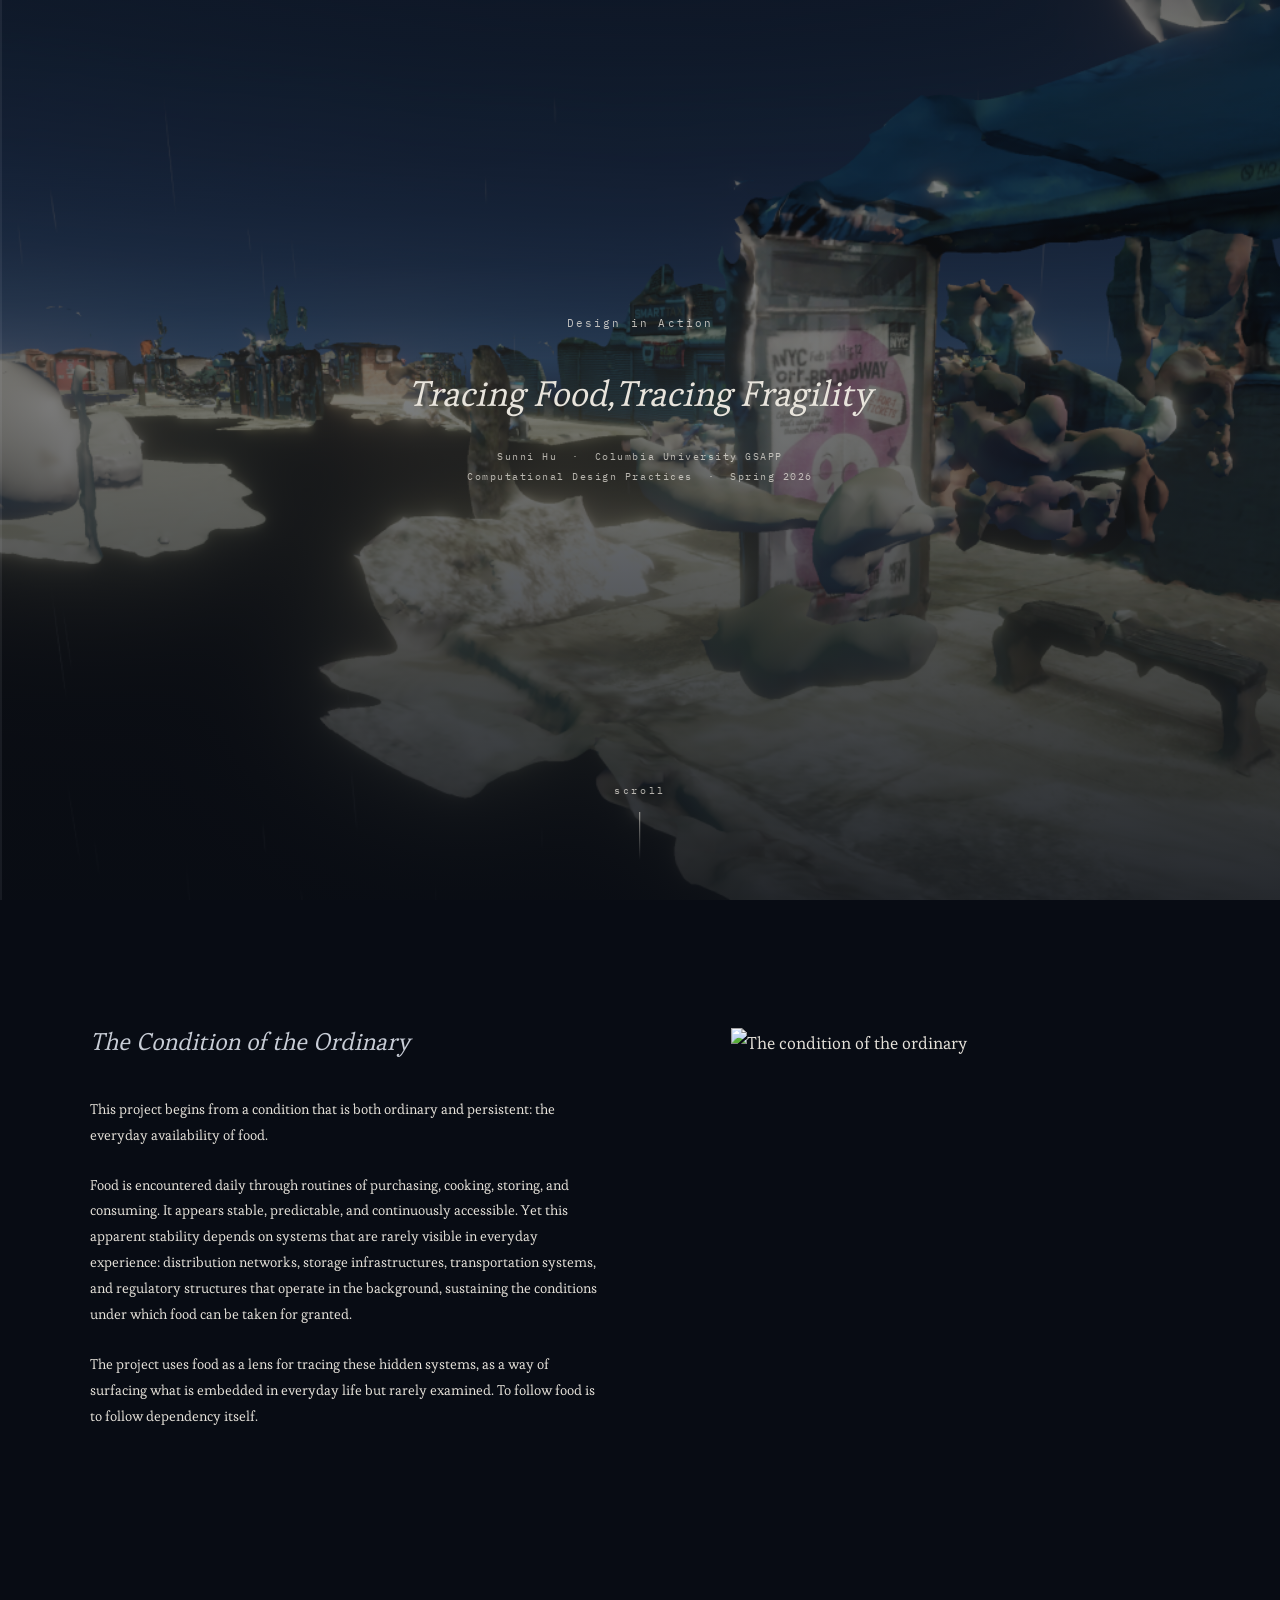
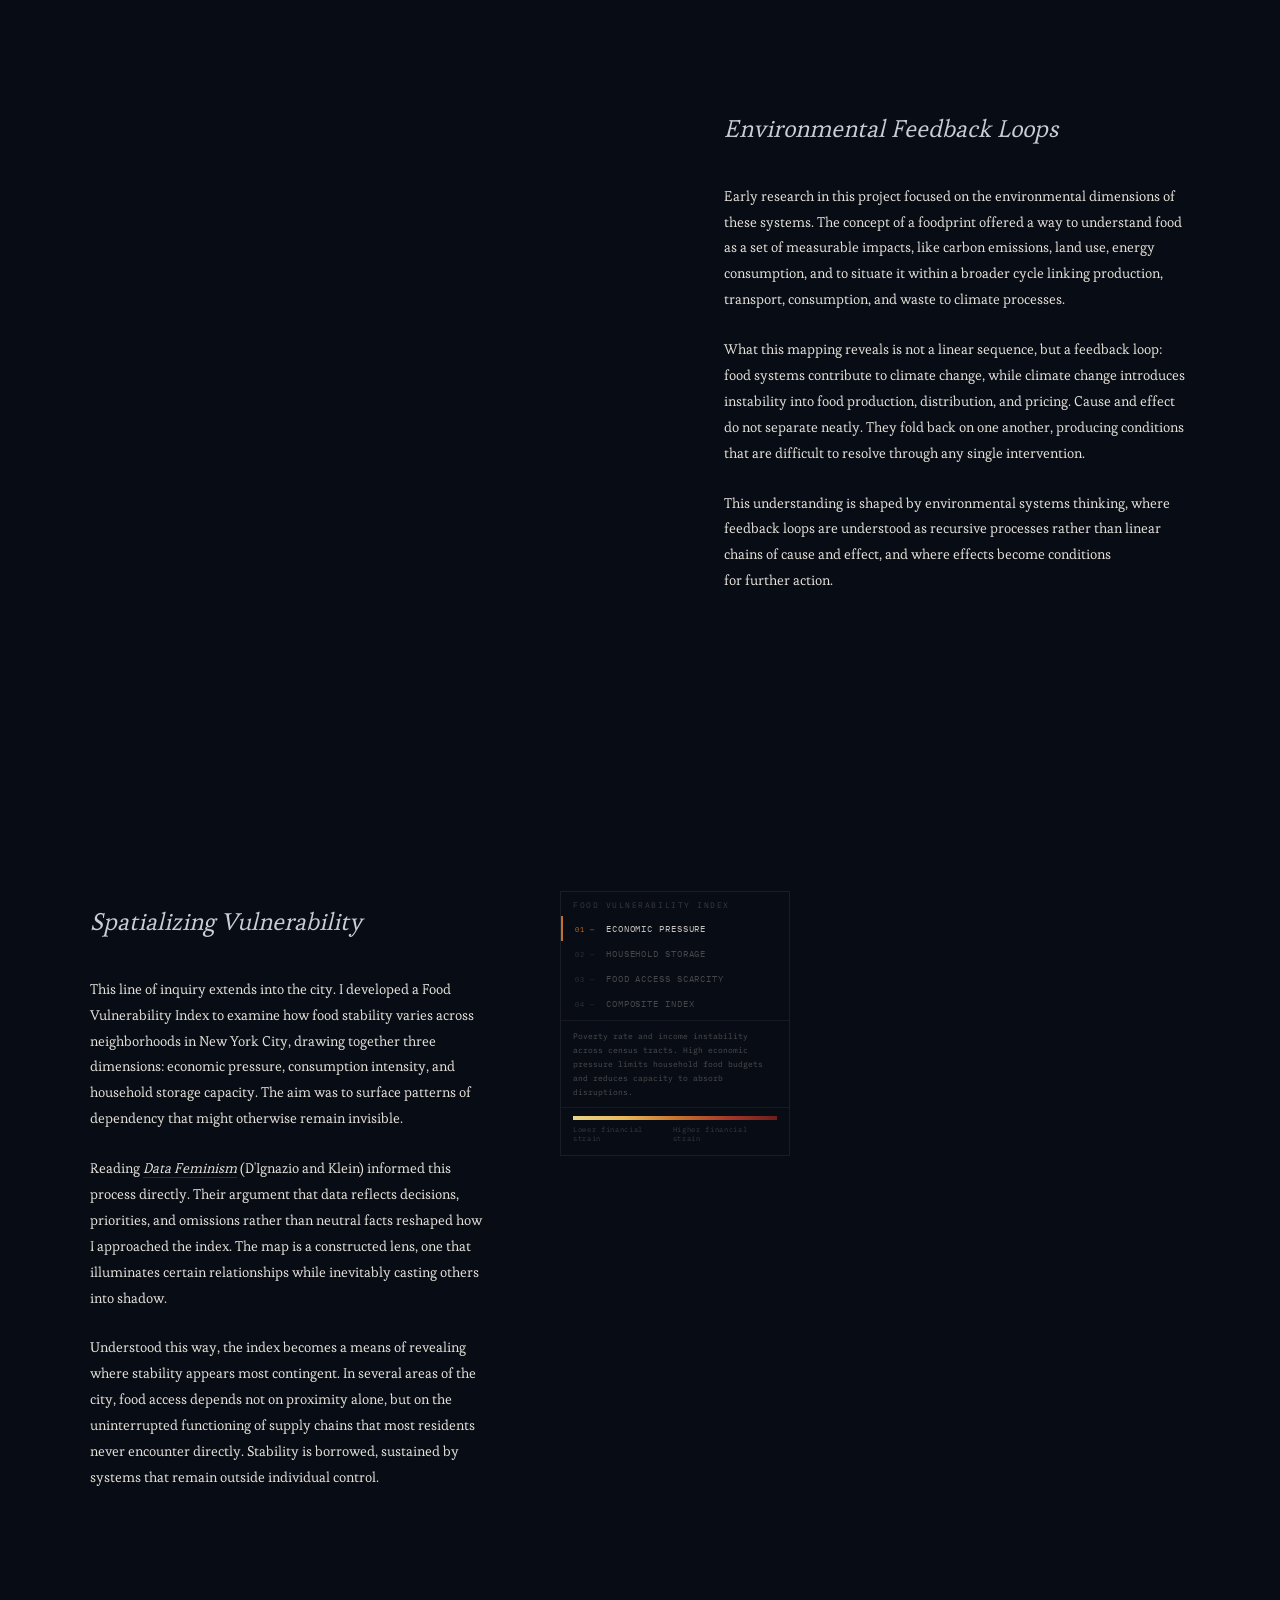
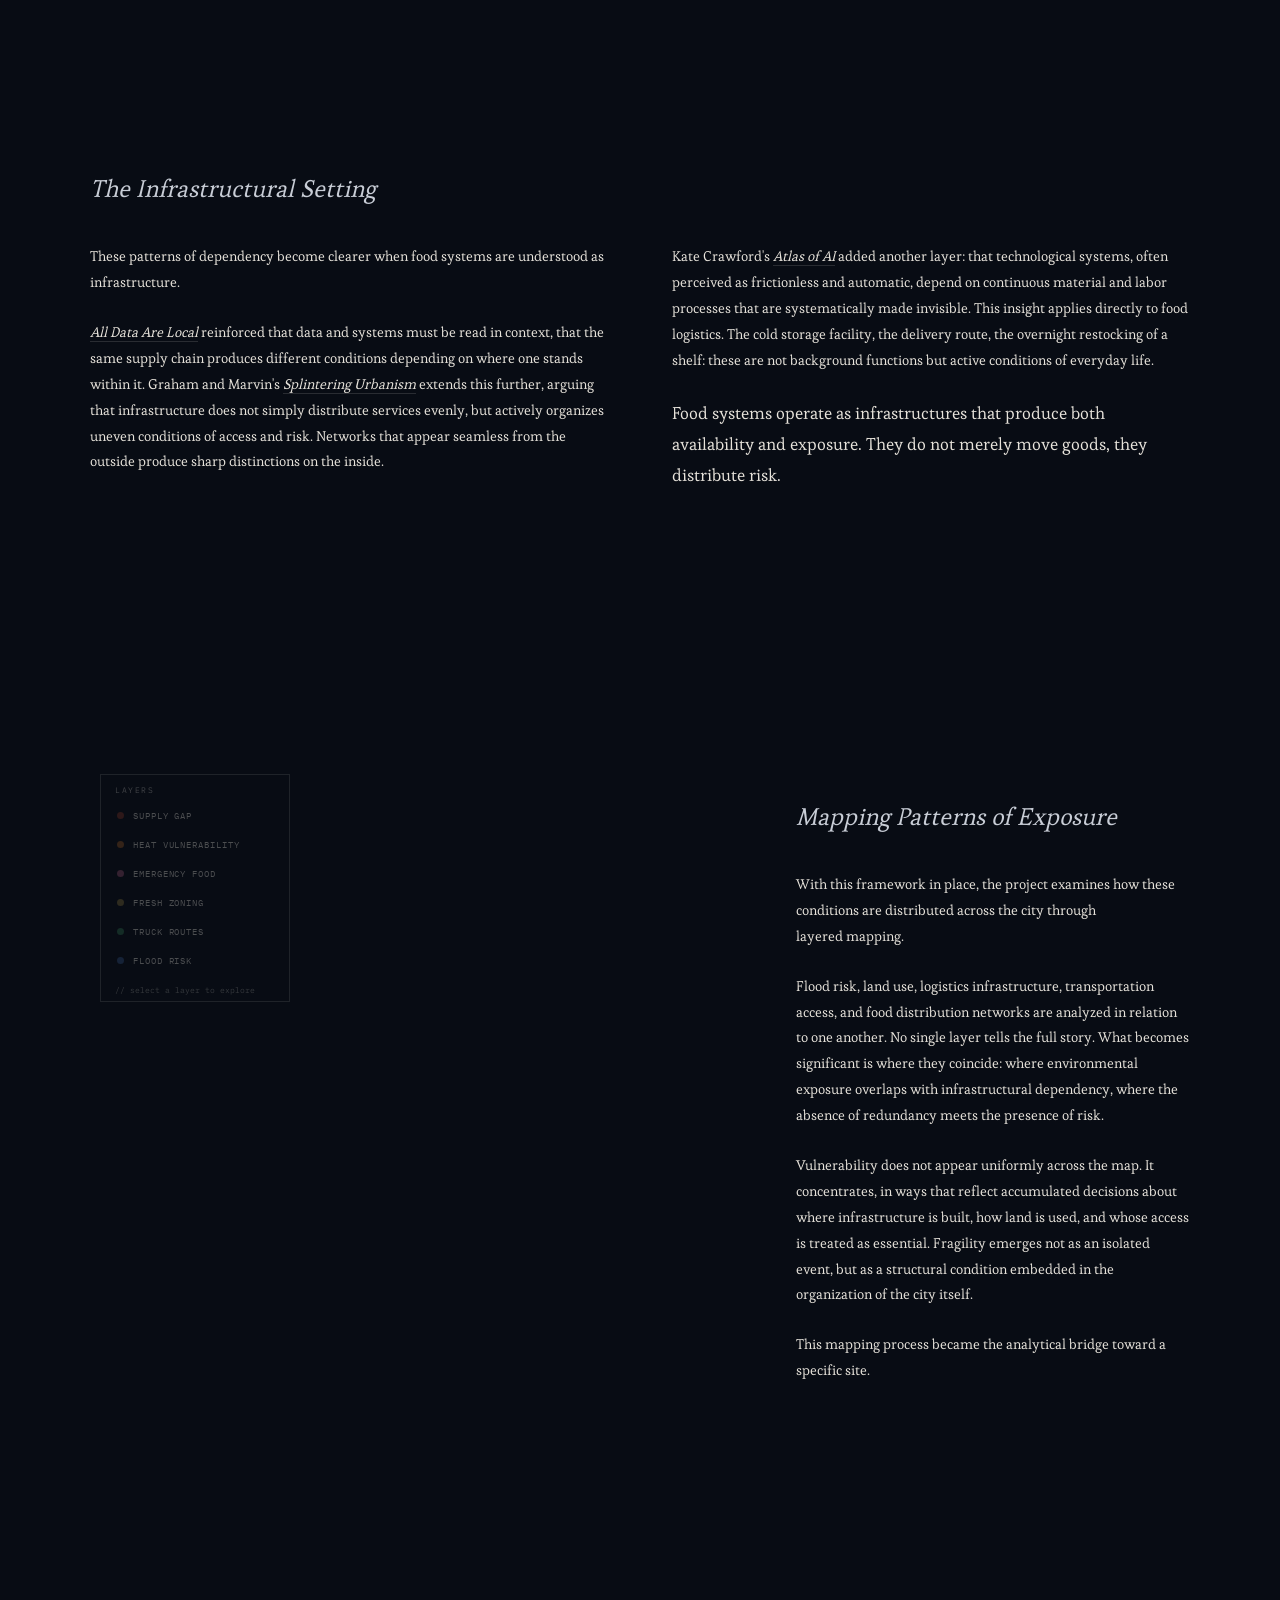
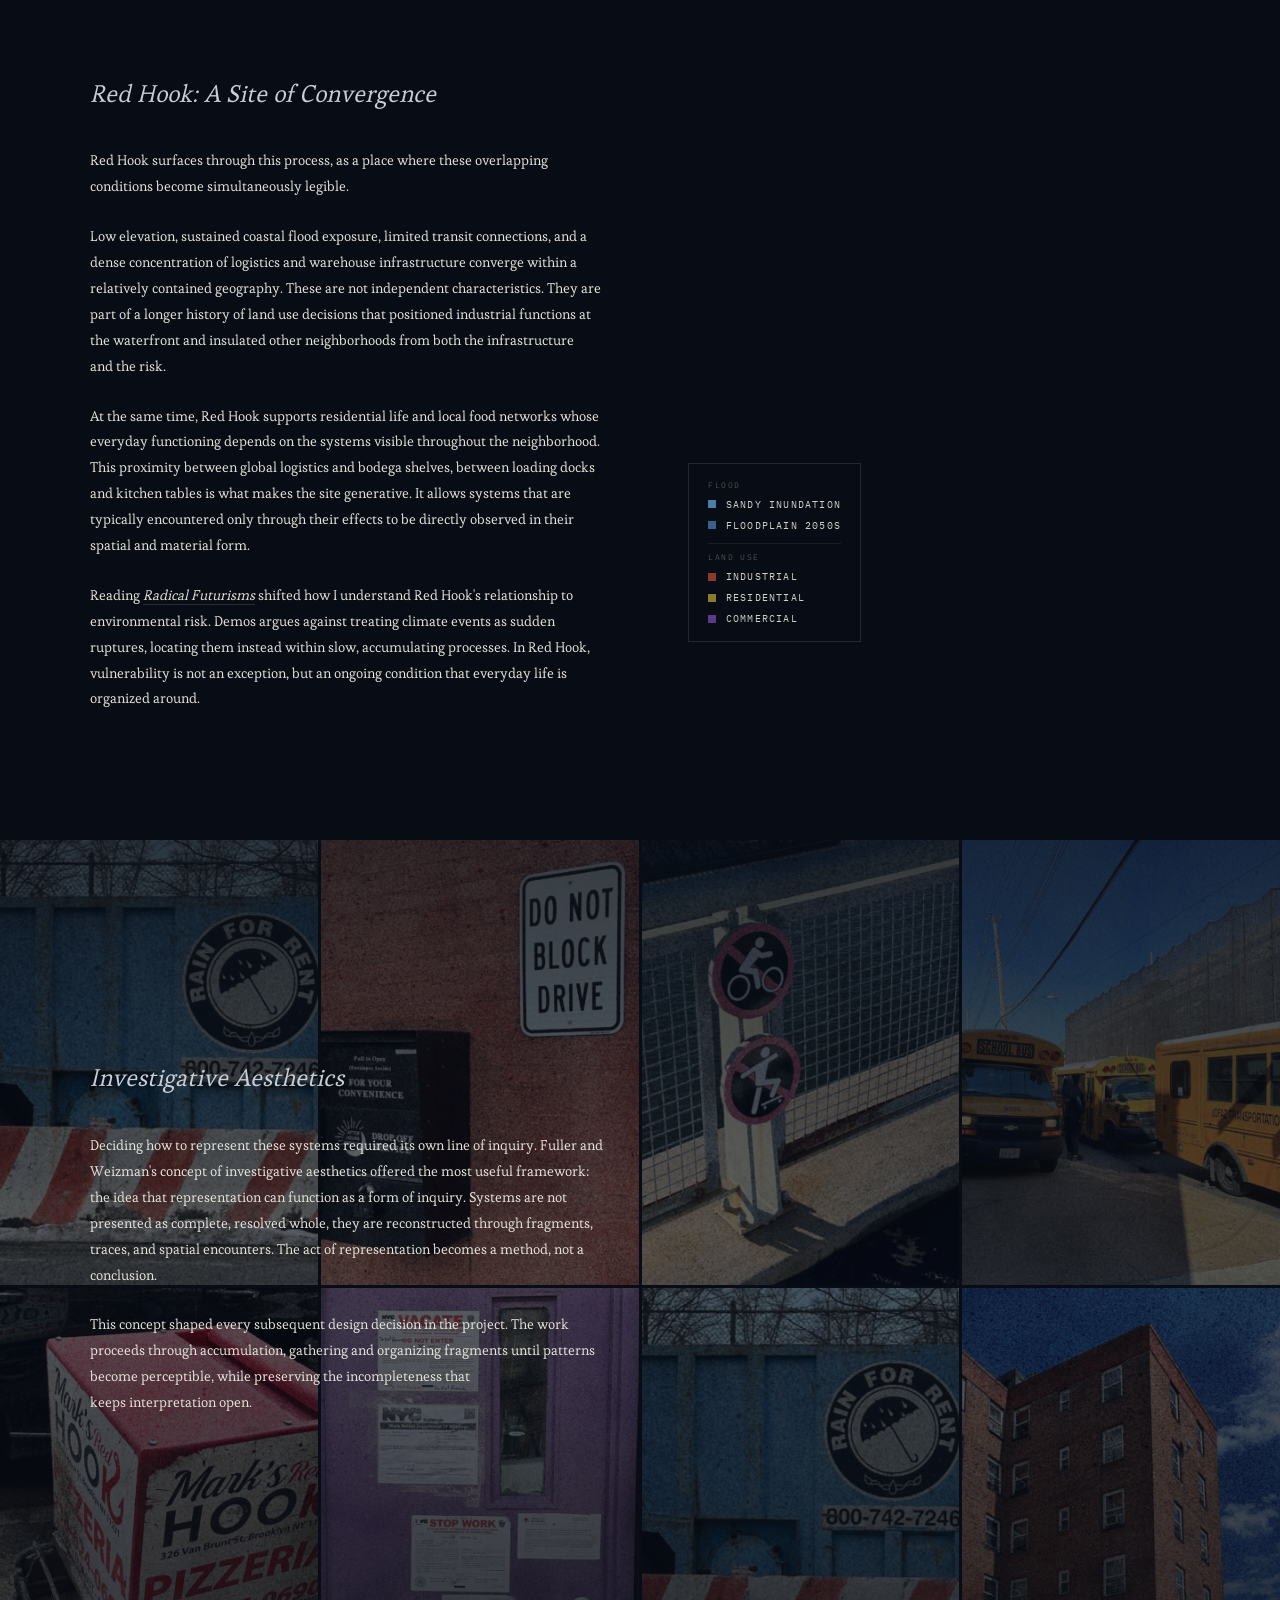
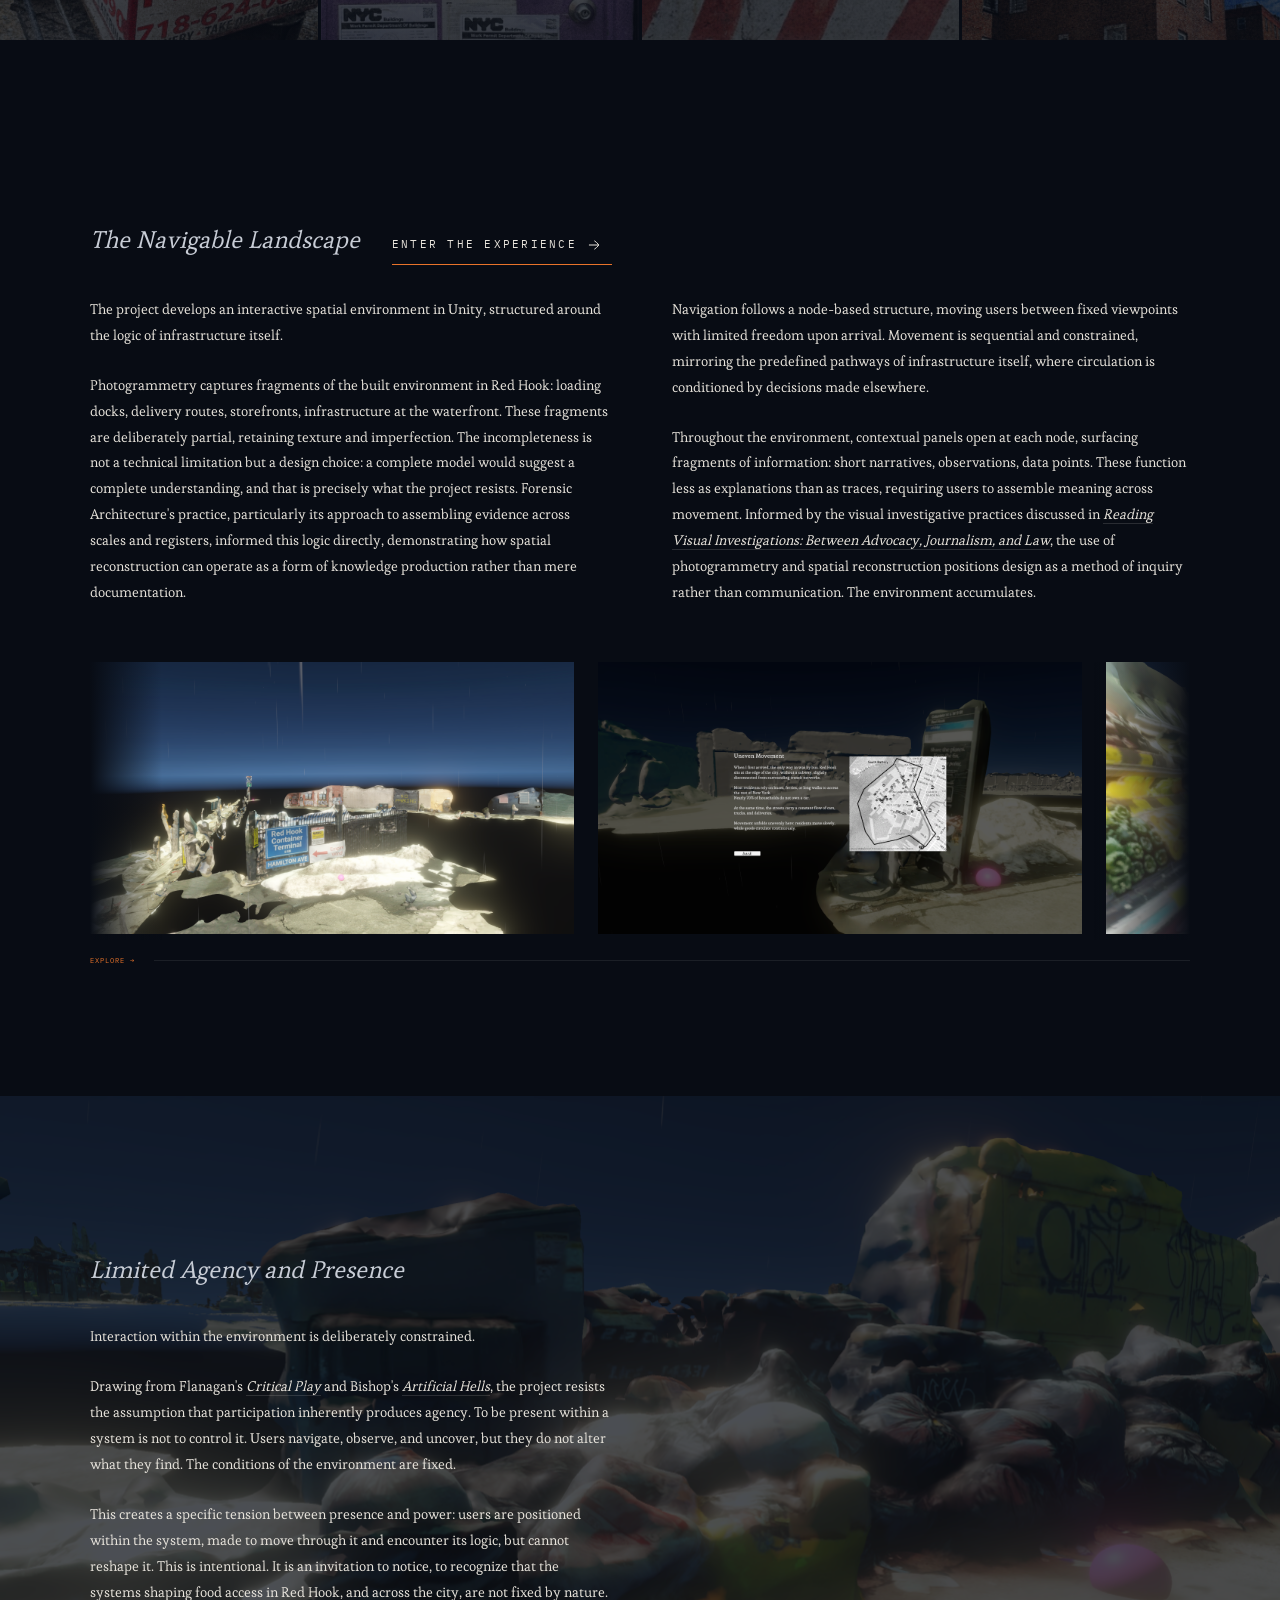
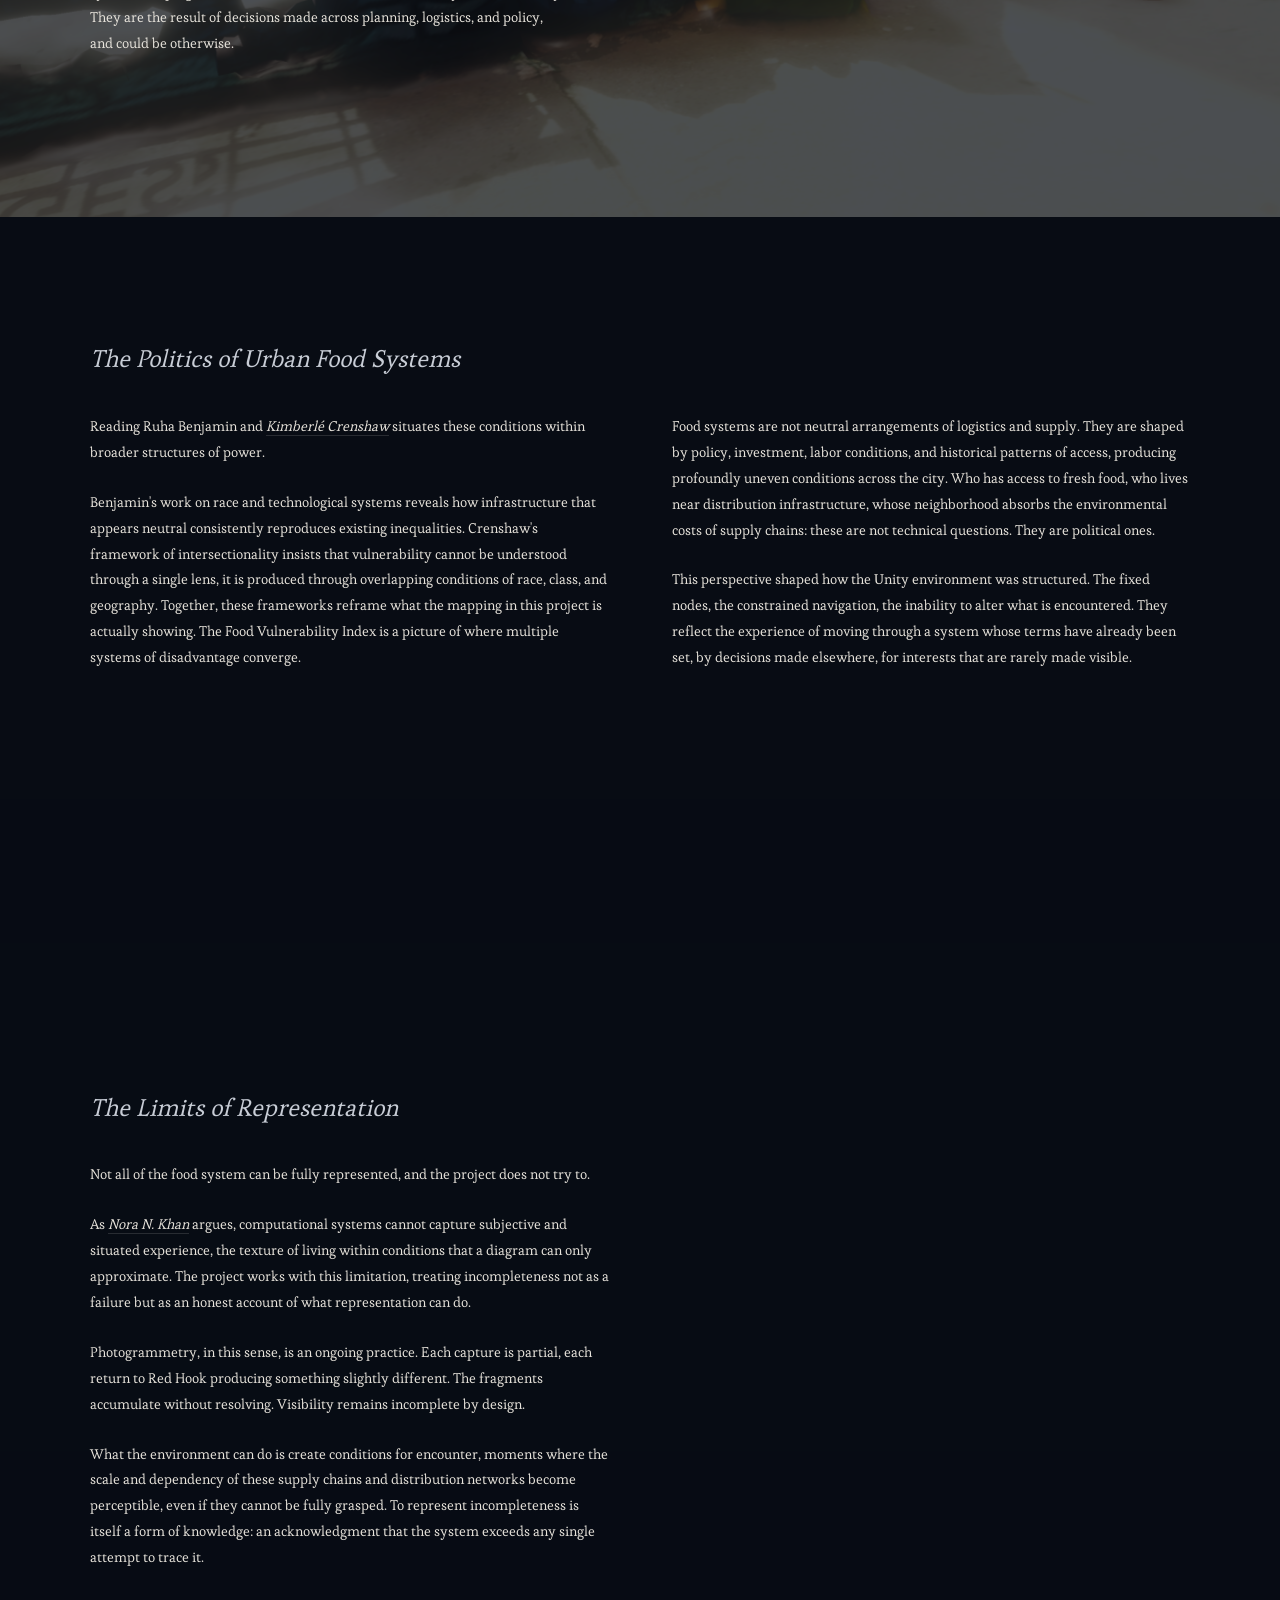
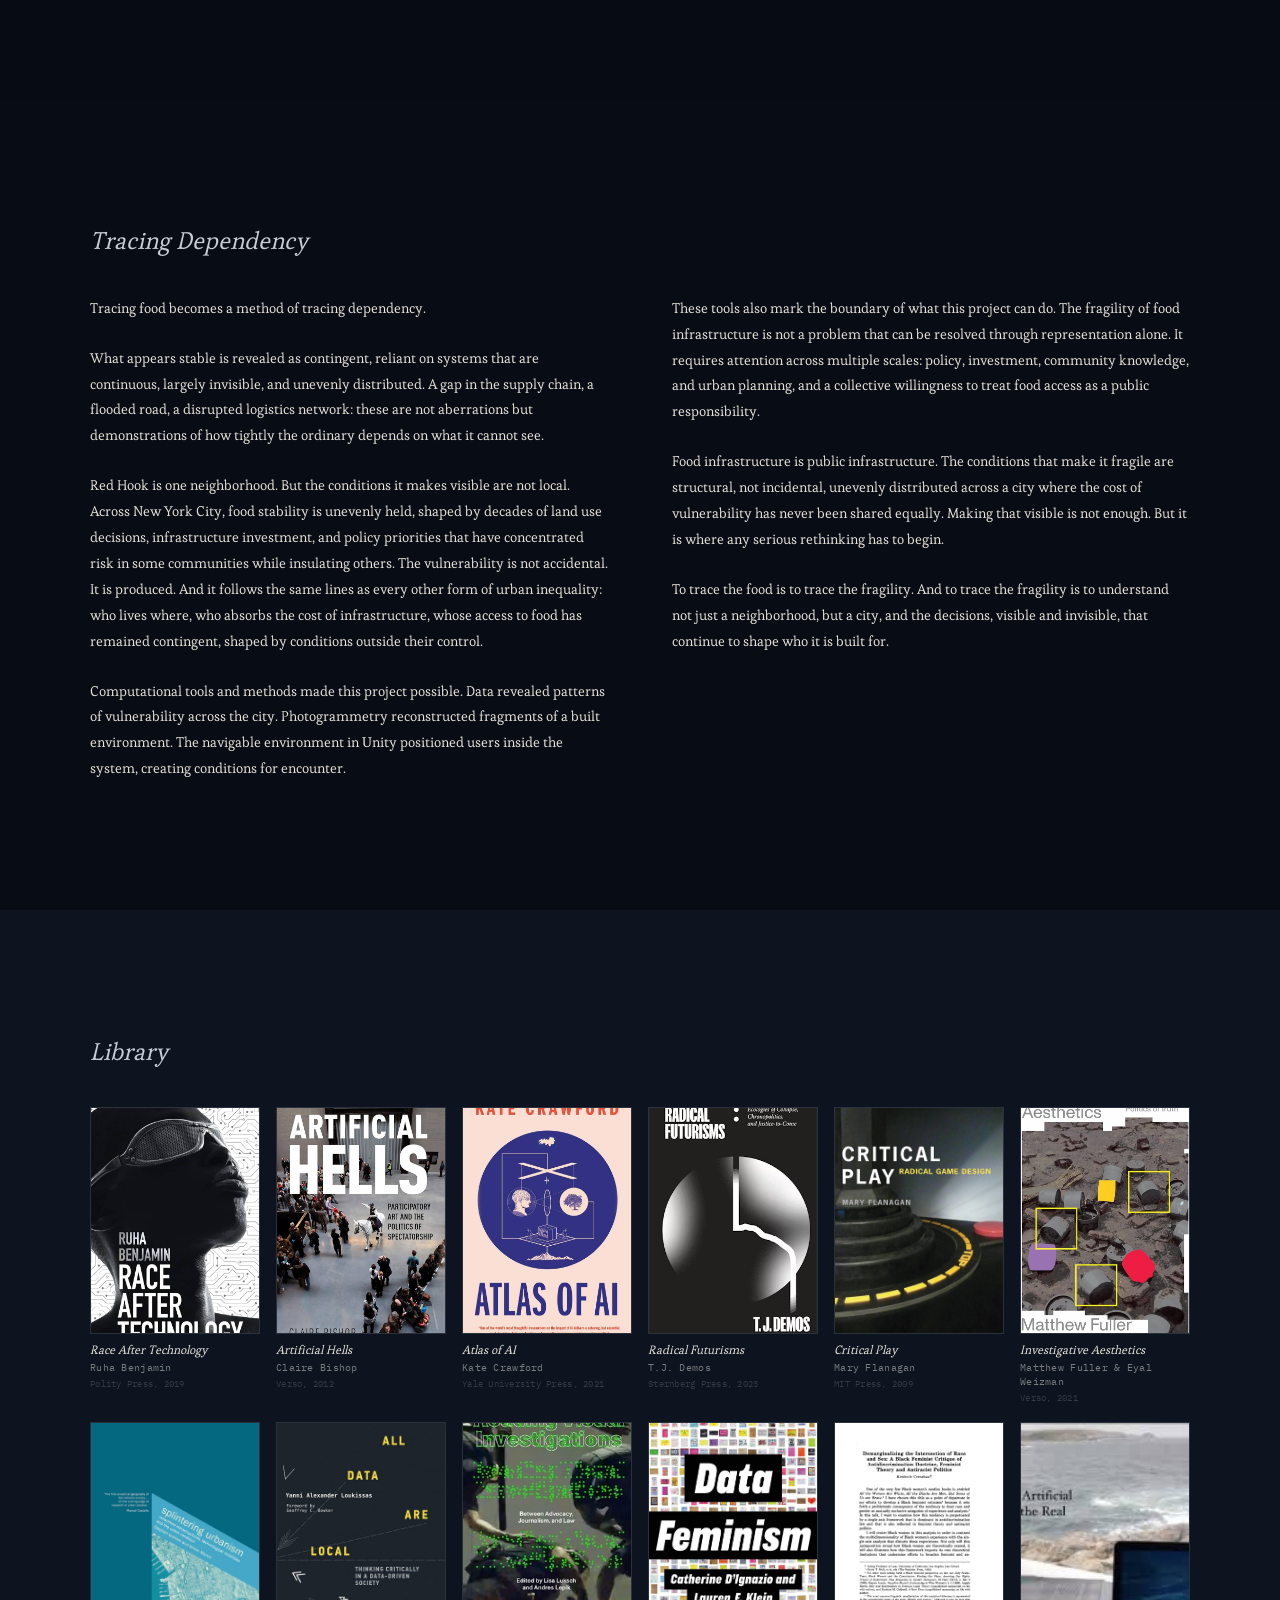
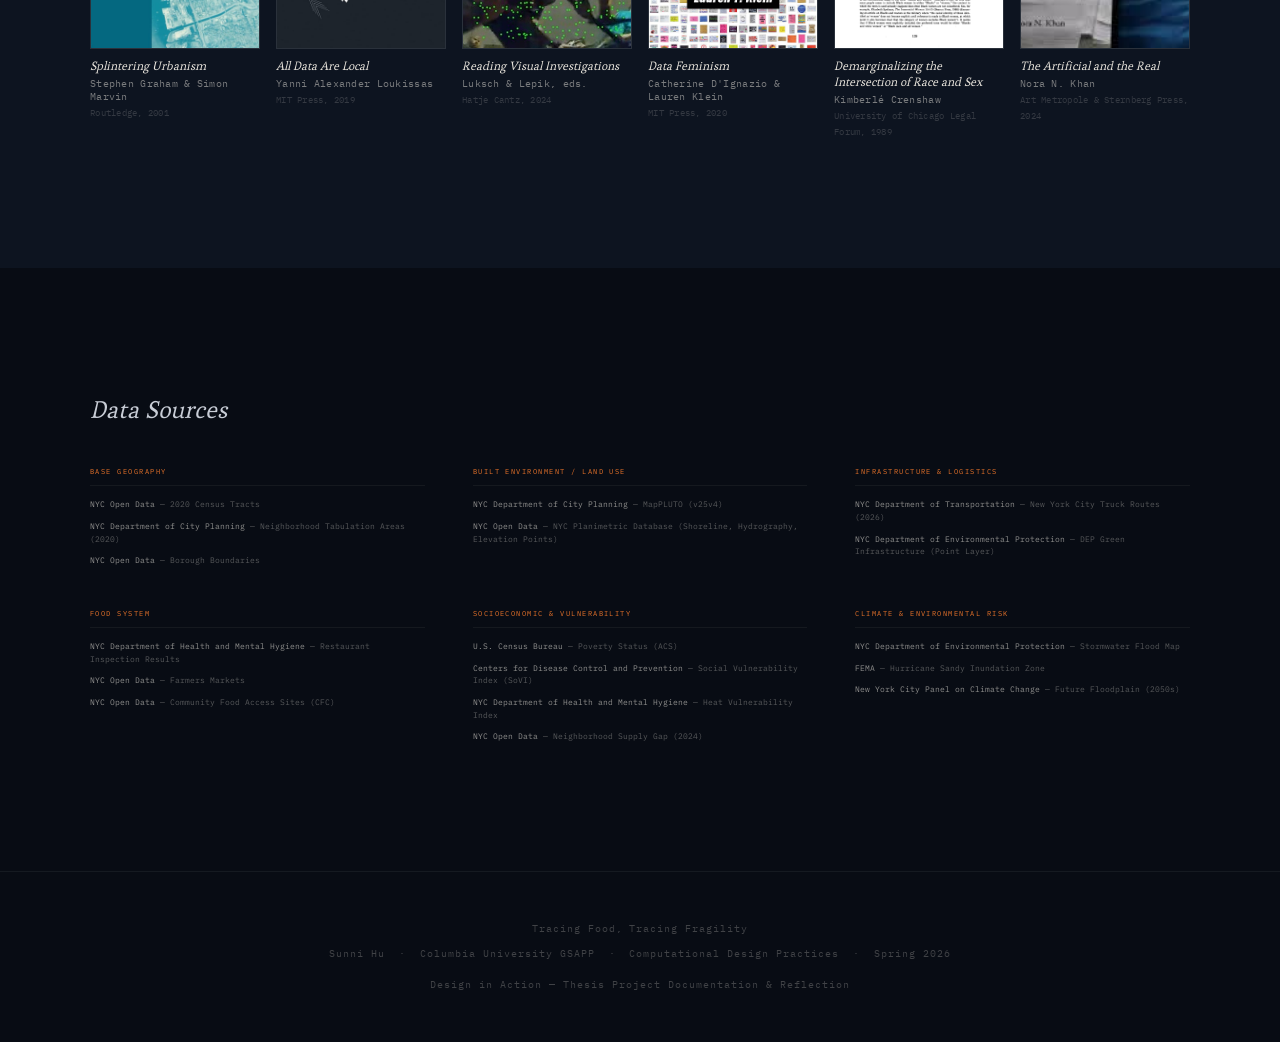
==== commit a10e731e: "update" ====
--- a/index.html
+++ b/index.html
@@ -325,7 +325,7 @@
                 <h2>The Politics of Urban Food Systems</h2>
                 <div class="closing-cols">
                     <div class="closing-col">
-                        <p>Reading Ruha Benjamin and Kimberlé Crenshaw situates these conditions within broader structures of power.</p>
+                        <p>Reading Ruha Benjamin and <span class="book-ref" data-cover="images/readings/Demarginalizing the Intersection of Race and Sex.png">Kimberlé Crenshaw</span> situates these conditions within broader structures of power.</p>
                         <p>Benjamin's work on race and technological systems reveals how infrastructure that appears neutral consistently reproduces existing inequalities. Crenshaw's framework of intersectionality insists that vulnerability cannot be understood through a single lens, it is produced through overlapping conditions of race, class, and geography. Together, these frameworks reframe what the mapping in this project is actually showing. The Food Vulnerability Index is a picture of where multiple systems of disadvantage converge.</p>
                     </div>
                     <div class="closing-col">
@@ -352,7 +352,7 @@
                 <div class="wide-col fade-in">
                     <h2>The Limits of Representation</h2>
                     <p>Not all of the food system can be fully represented, and the project does not try to.</p>
-                    <p>As Nora N. Khan argues, computational systems cannot capture subjective and situated experience, the texture of living within conditions that a diagram can only approximate. The project works with this limitation, treating incompleteness not as a failure but as an honest account of what representation can do.</p>
+                    <p>As <span class="book-ref" data-cover="images/readings/The Artificial and the Real.jpg">Nora N. Khan</span> argues, computational systems cannot capture subjective and situated experience, the texture of living within conditions that a diagram can only approximate. The project works with this limitation, treating incompleteness not as a failure but as an honest account of what representation can do.</p>
                     <p>Photogrammetry, in this sense, is an ongoing practice. Each capture is partial, each return to Red Hook producing something slightly different. The fragments accumulate without resolving. Visibility remains incomplete by design.</p>
                     <p>What the environment can do is create conditions for encounter, moments where the scale and dependency of these supply chains and distribution networks become perceptible, even if they cannot be fully grasped. To represent incompleteness is itself a form of knowledge: an acknowledgment that the system exceeds any single<br>attempt to trace it.</p>
                 </div>
@@ -492,6 +492,39 @@
                         "visual investigation as a form of knowledge production",
                         "informed use of photogrammetry as spatial reconstruction",
                         "design as method of inquiry rather than communication"
+                    ]
+                },
+                {
+                    title: "Data Feminism",
+                    author: "Catherine D'Ignazio & Lauren Klein",
+                    meta: "MIT Press, 2020",
+                    image: "images/readings/Data Feminism.jpg",
+                    hover: [
+                        "data reflects decisions, priorities, and omissions",
+                        "reshaped how the Food Vulnerability Index was constructed",
+                        "the map is a constructed lens, not a neutral view"
+                    ]
+                },
+                {
+                    title: "Demarginalizing the Intersection of Race and Sex",
+                    author: "Kimberlé Crenshaw",
+                    meta: "University of Chicago Legal Forum, 1989",
+                    image: "images/readings/Demarginalizing the Intersection of Race and Sex.png",
+                    hover: [
+                        "intersectionality as a framework for overlapping vulnerability",
+                        "vulnerability cannot be understood through a single lens",
+                        "race, class, and geography compound conditions of food access"
+                    ]
+                },
+                {
+                    title: "The Artificial and the Real",
+                    author: "Nora N. Khan",
+                    meta: "Art Metropole & Sternberg Press, 2024",
+                    image: "images/readings/The Artificial and the Real.jpg",
+                    hover: [
+                        "computational systems cannot capture situated experience",
+                        "informed the project's embrace of incompleteness",
+                        "representation as honest acknowledgment of limits"
                     ]
                 }
             ];
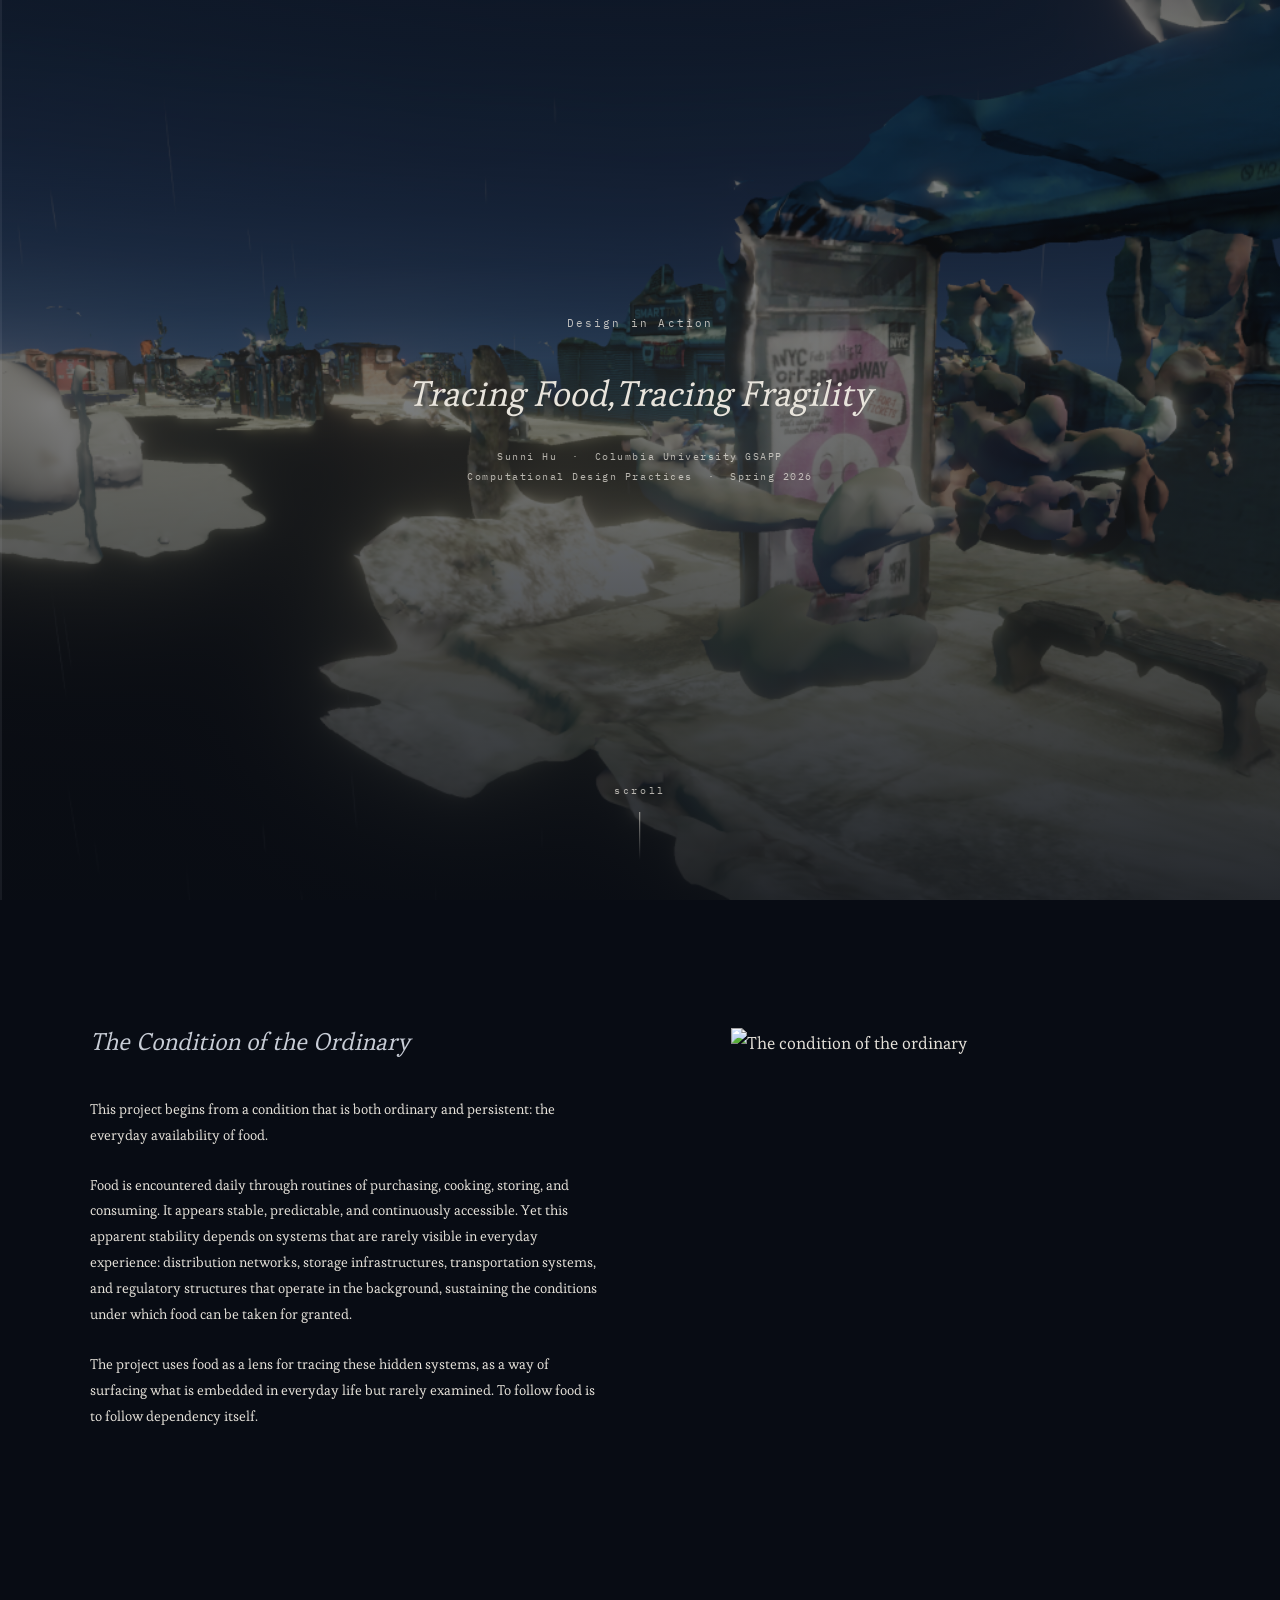
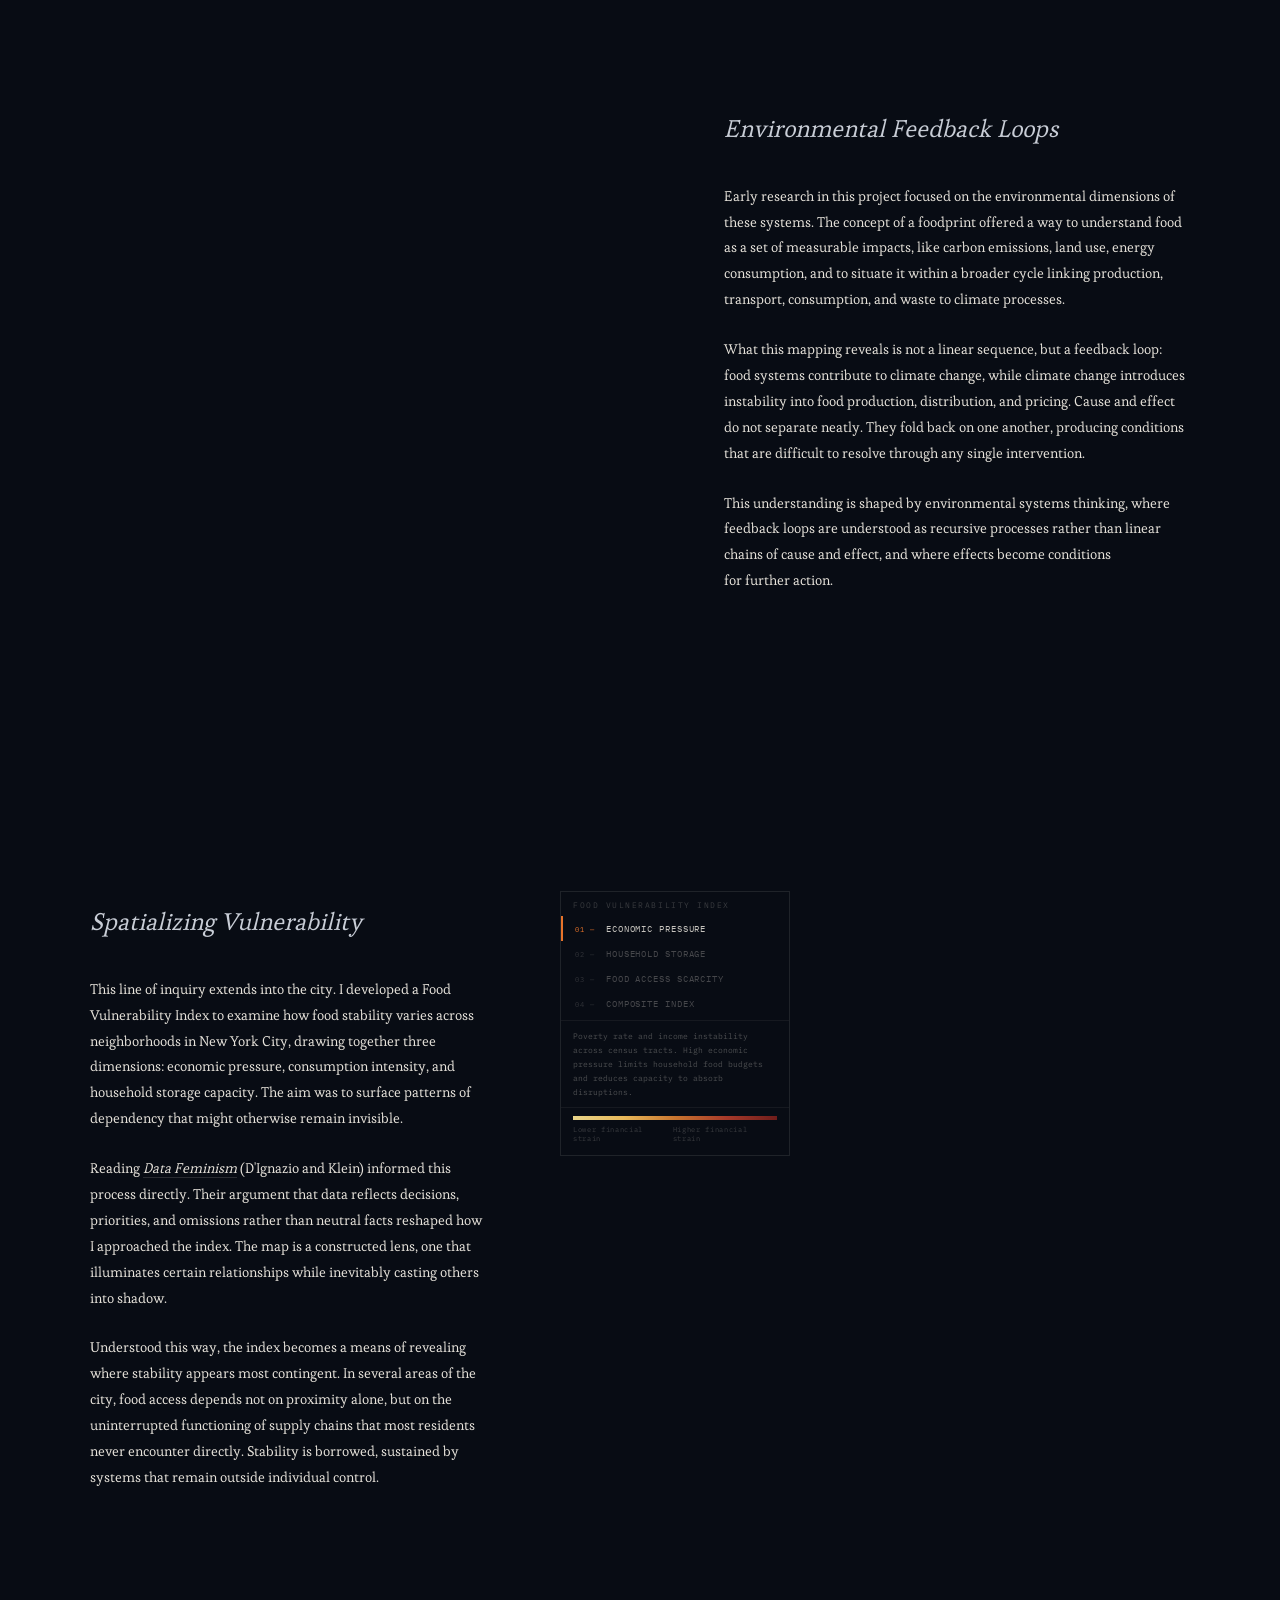
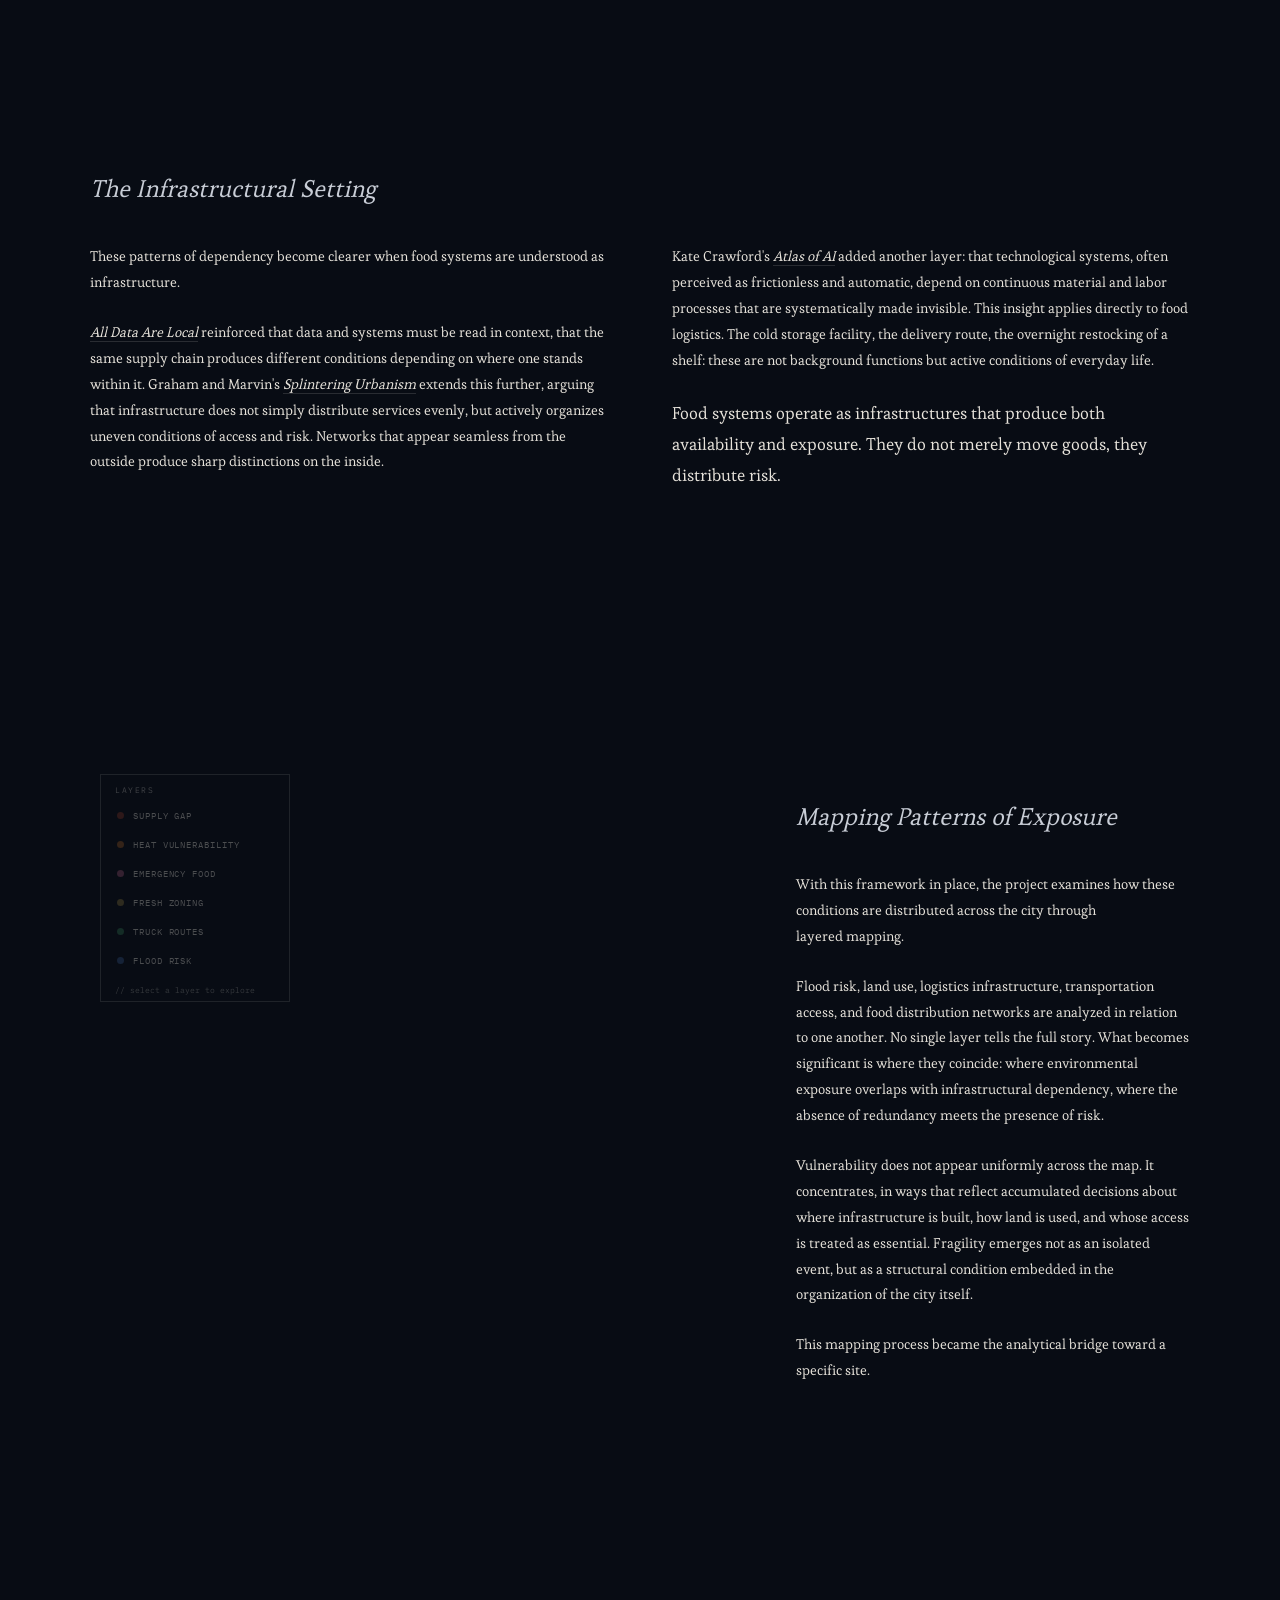
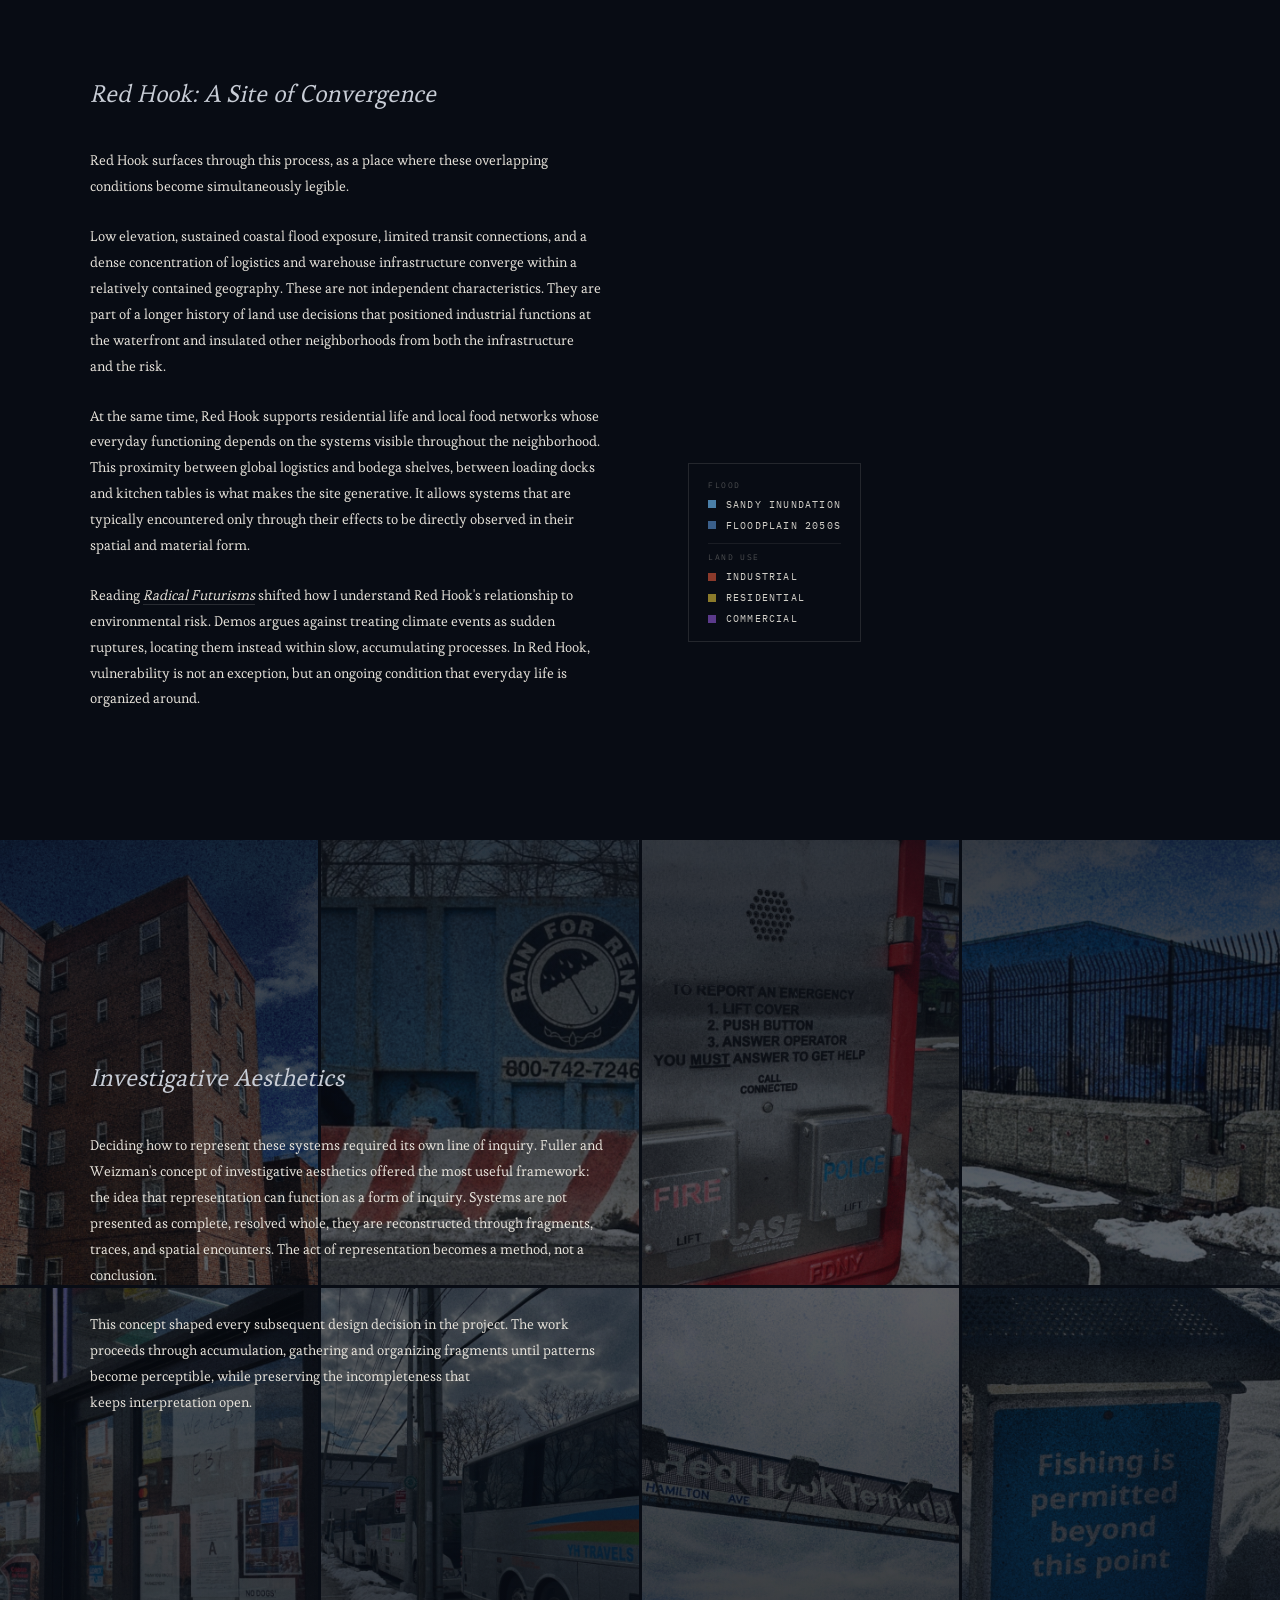
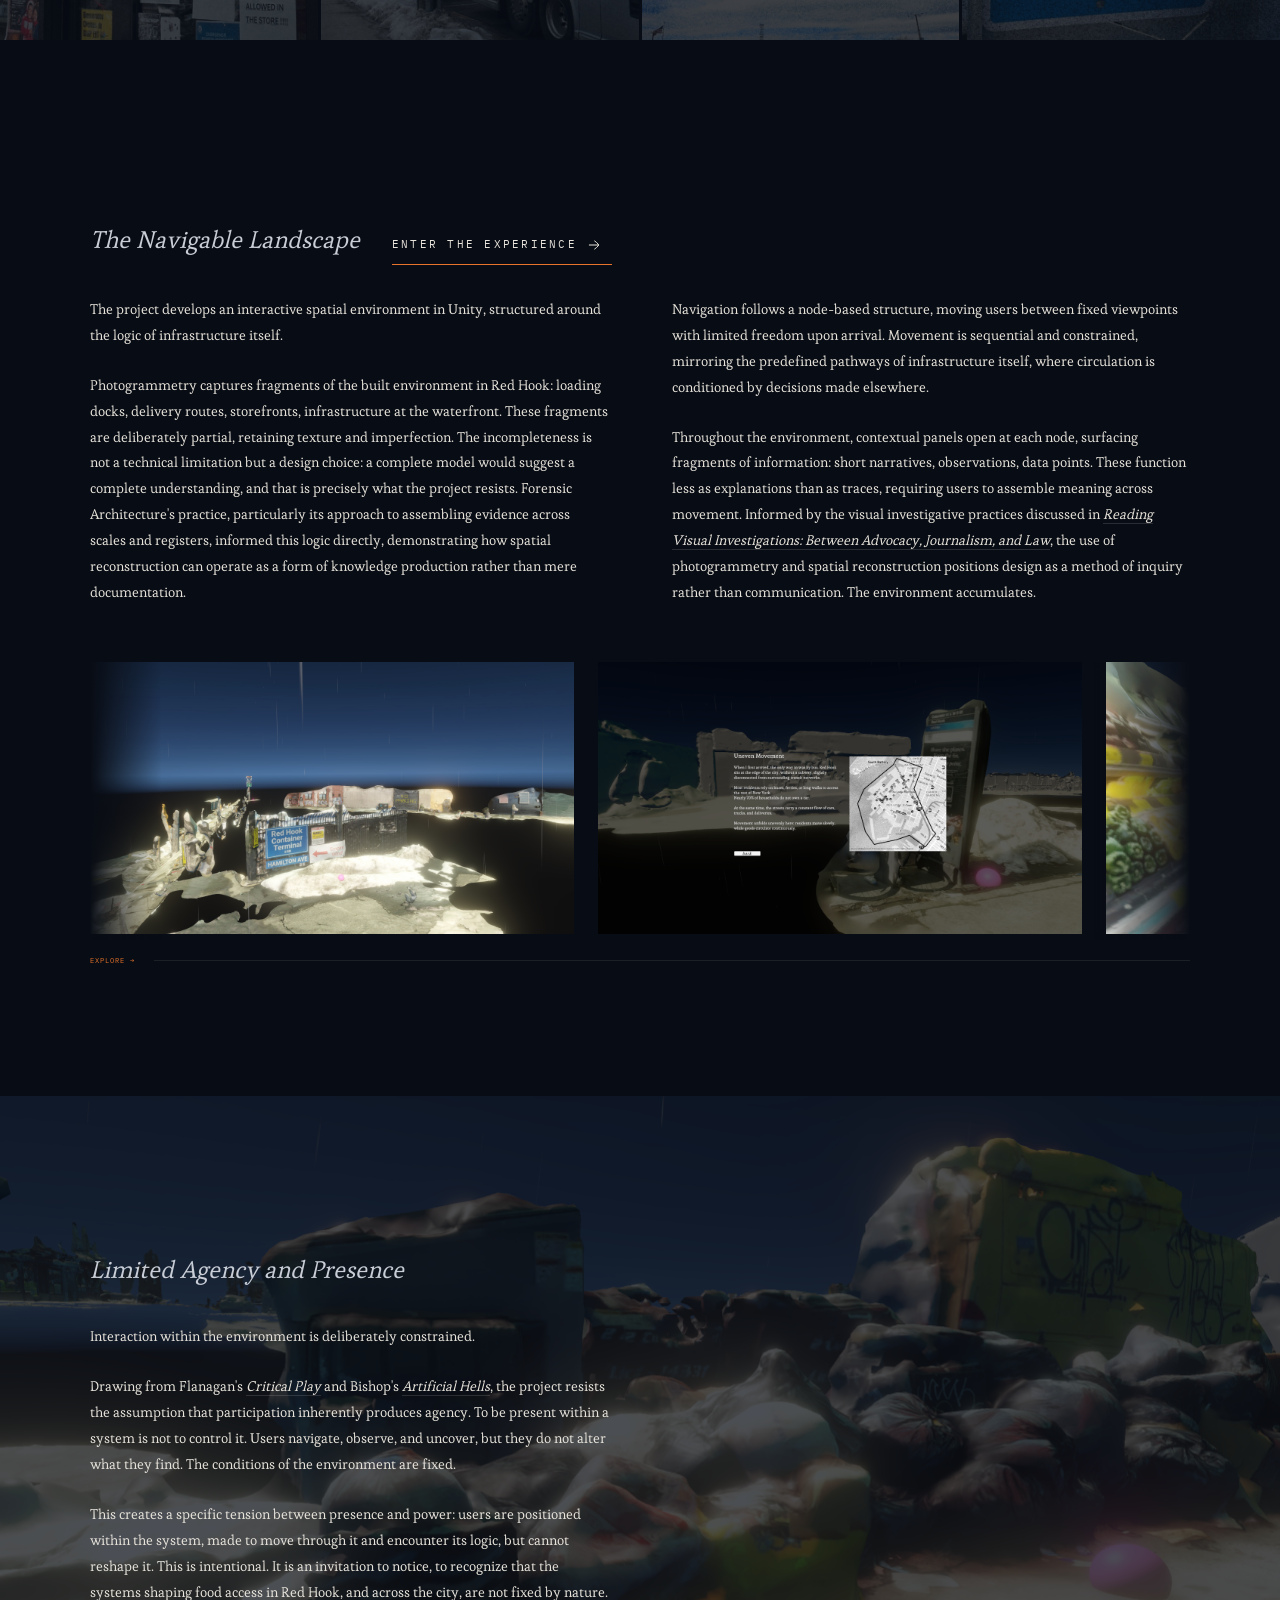
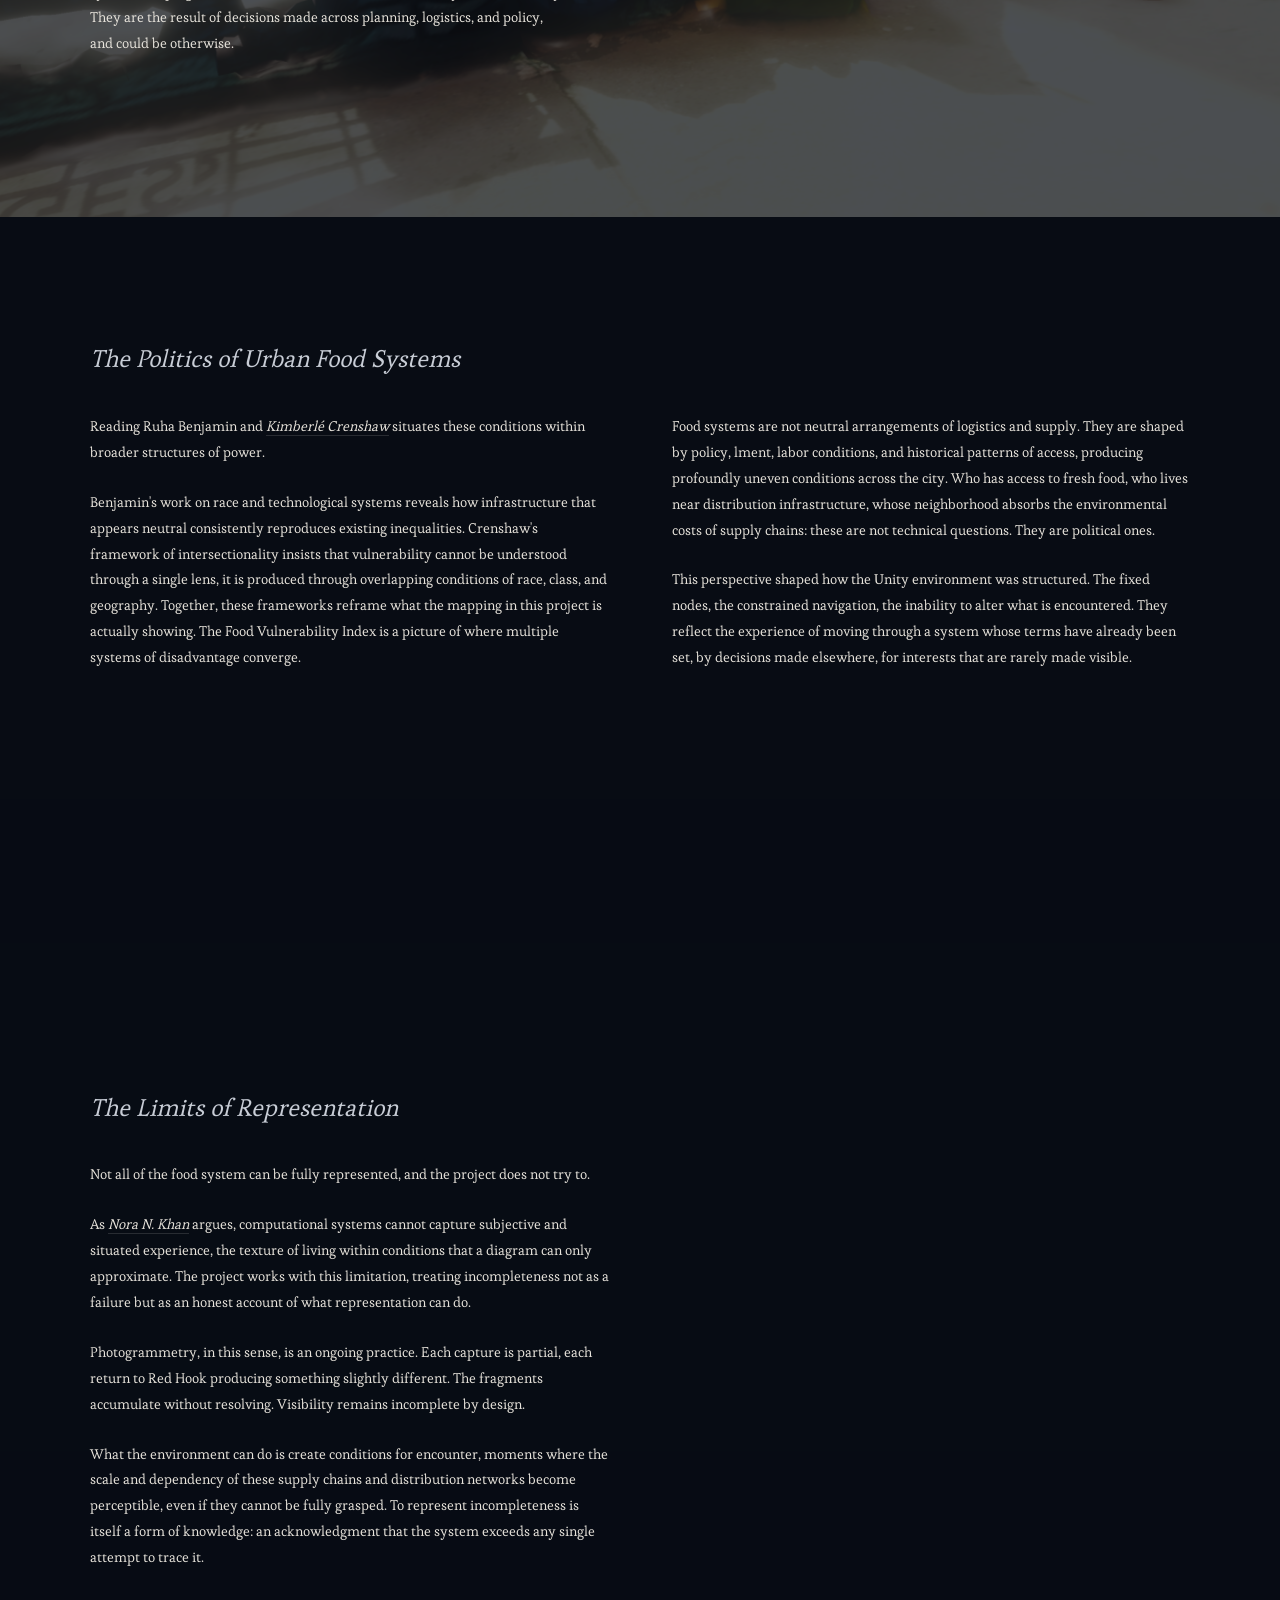
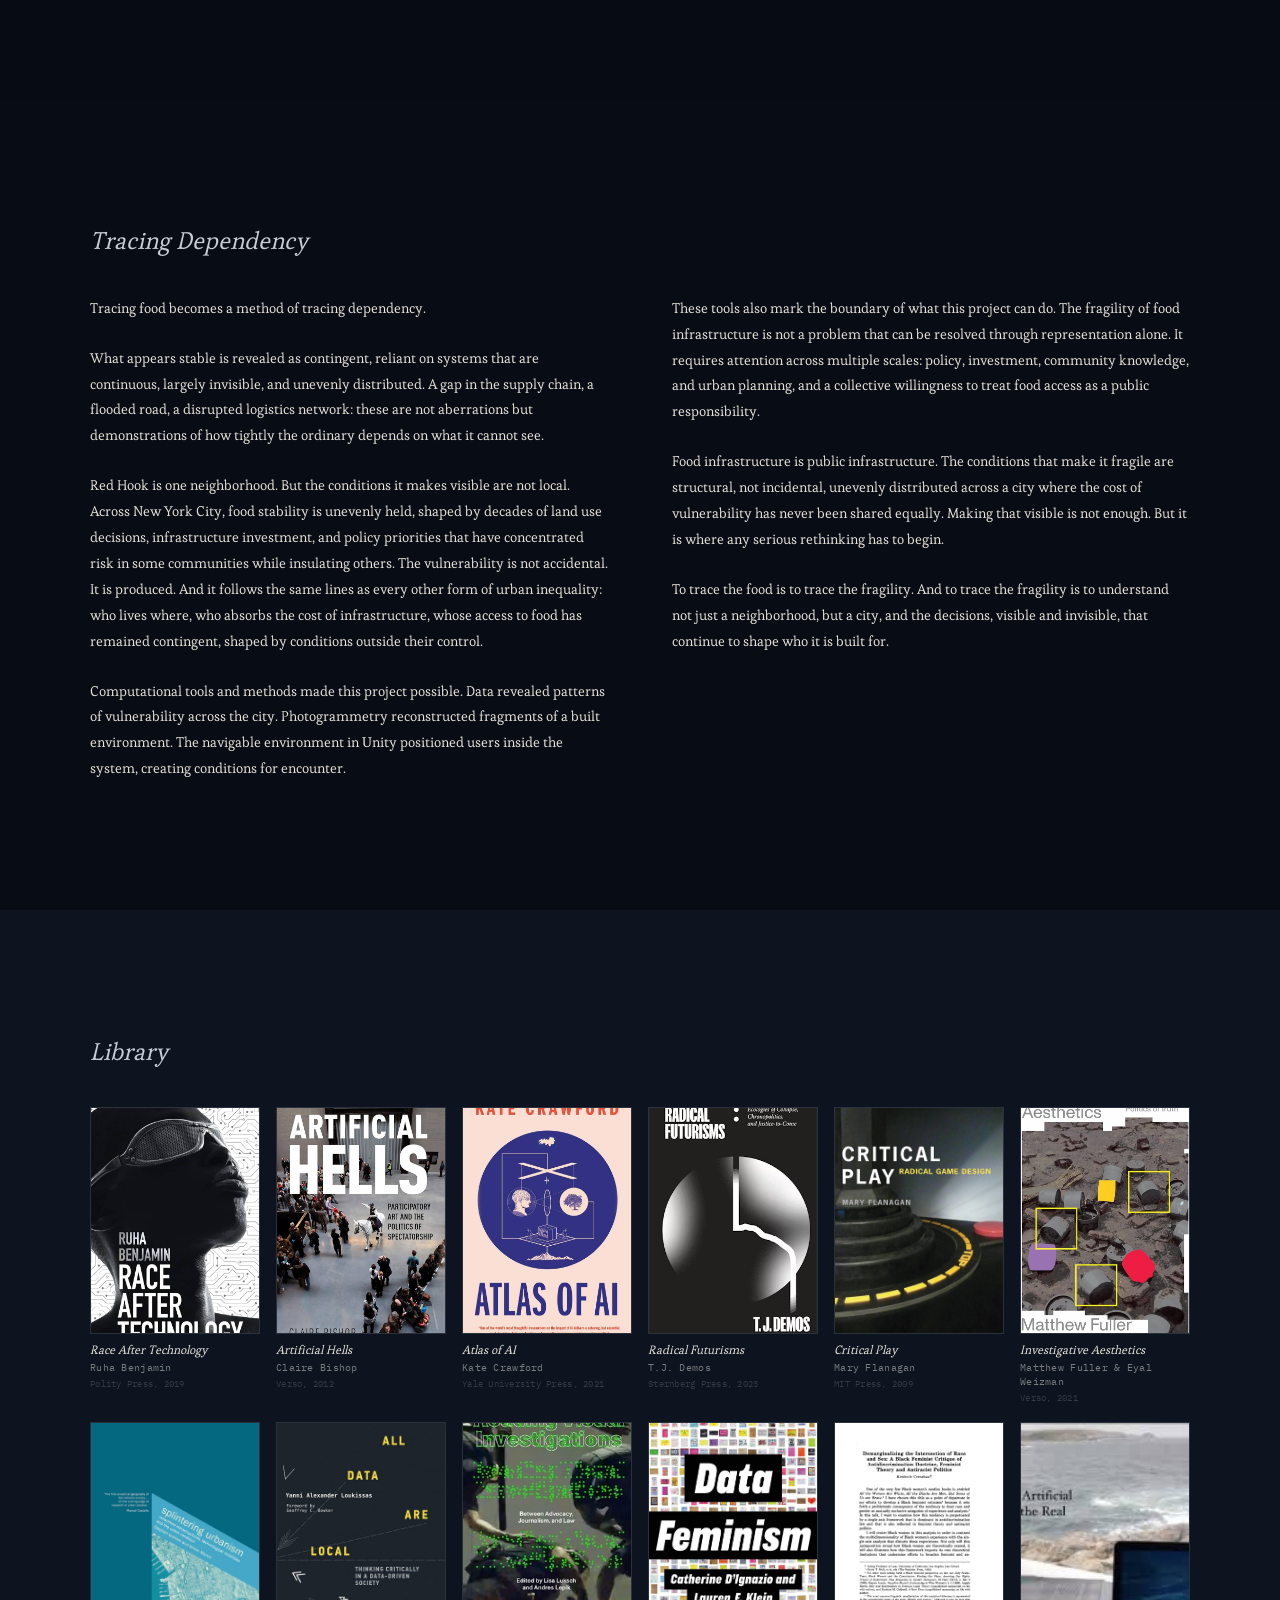
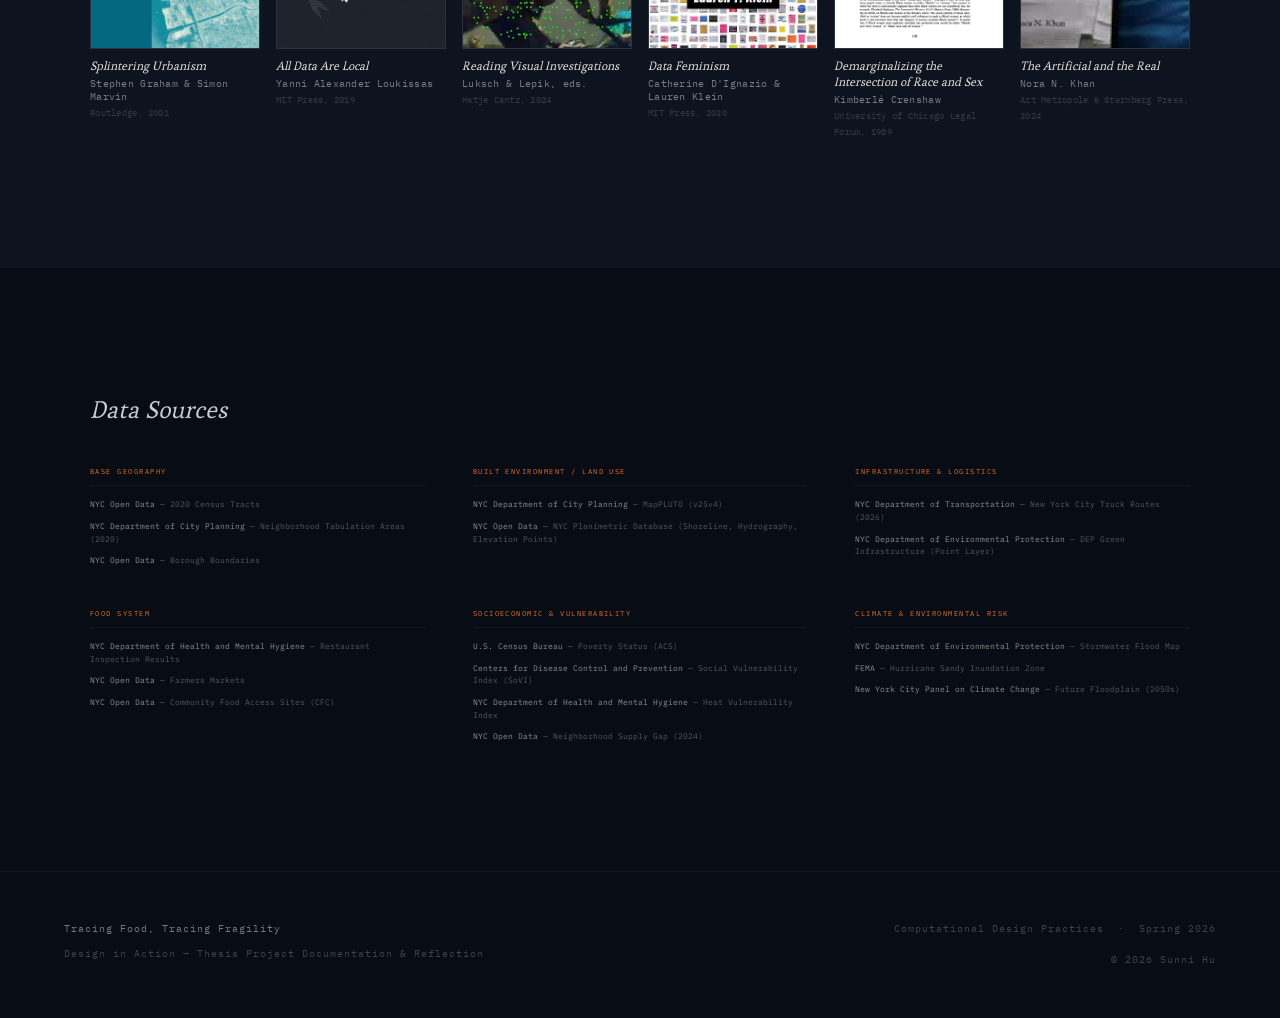
==== commit 7f16b2cf: "update" ====
--- a/index.html
+++ b/index.html
@@ -12,7 +12,7 @@
         body { cursor: crosshair; }
         .book-ref {
             font-style: italic;
-            cursor: none;
+            cursor: crosshair;
             border-bottom: 1px solid rgba(232,228,220,0.15);
             transition: border-color 0.2s ease;
         }
@@ -216,9 +216,7 @@
         <!--==============================================================
         07. INVESTIGATIVE AESTHETICS
         ===============================================================-->
-        <section id=".photo-mosaic {
-    grid-auto-rows: 180px; /* or 20vh for responsive */
-}" style="position: relative; overflow: hidden; padding-top: 14rem; padding-bottom: 14rem; background: #080c14;">
+        <section id="investigative" style="position: relative; overflow: hidden; padding-top: 14rem; padding-bottom: 14rem; background: #080c14;">
             <!-- mosaic background -->
             <div class="photo-mosaic" style="position: absolute; inset: 0; z-index: 0; display: grid; grid-template-columns: repeat(4, 1fr); grid-auto-rows: calc(35vw - 3px); gap: 3px; width: 100%; background: #080c14; opacity: 0.80;">
                 <div class="mosaic-cell"><div class="cell-overlay" style="position: absolute; inset: 0; background-size: cover; background-position: center; opacity: 0; transition: opacity 1s ease;"></div></div>
@@ -329,7 +327,7 @@
                         <p>Benjamin's work on race and technological systems reveals how infrastructure that appears neutral consistently reproduces existing inequalities. Crenshaw's framework of intersectionality insists that vulnerability cannot be understood through a single lens, it is produced through overlapping conditions of race, class, and geography. Together, these frameworks reframe what the mapping in this project is actually showing. The Food Vulnerability Index is a picture of where multiple systems of disadvantage converge.</p>
                     </div>
                     <div class="closing-col">
-                        <p>Food systems are not neutral arrangements of logistics and supply. They are shaped by policy, investment, labor conditions, and historical patterns of access, producing profoundly uneven conditions across the city. Who has access to fresh food, who lives near distribution infrastructure, whose neighborhood absorbs the environmental costs of supply chains: these are not technical questions. They are political ones.</p>
+                        <p>Food systems are not neutral arrangements of logistics and supply. They are shaped by policy, lment, labor conditions, and historical patterns of access, producing profoundly uneven conditions across the city. Who has access to fresh food, who lives near distribution infrastructure, whose neighborhood absorbs the environmental costs of supply chains: these are not technical questions. They are political ones.</p>
                         <p>This perspective shaped how the Unity environment was structured. The fixed nodes, the constrained navigation, the inability to alter what is encountered. They reflect the experience of moving through a system whose terms have already been set, by decisions made elsewhere, for interests that are rarely made visible.</p>
                     </div>
                 </div>
@@ -662,9 +660,14 @@
     CHAPTER INDEX
     ===============================================================-->
     <footer>
-        <p>Tracing Food, Tracing Fragility</p>
-        <p>Sunni Hu &nbsp;·&nbsp; Columbia University GSAPP &nbsp;·&nbsp; Computational Design Practices &nbsp;·&nbsp; Spring 2026</p>
-        <p style="margin-top: 0.8rem;">Design in Action — Thesis Project Documentation &amp; Reflection</p>
+        <div class="footer-left">
+            <p class="footer-title">Tracing Food, Tracing Fragility</p>
+            <p>Design in Action — Thesis Project Documentation &amp; Reflection</p>
+        </div>
+        <div class="footer-right">
+            <p>Computational Design Practices &nbsp;·&nbsp; Spring 2026</p>
+            <p style="margin-top: 0.8rem;">&copy; 2026 Sunni Hu</p>
+        </div>
     </footer>
 
     <script>
--- a/styles.css
+++ b/styles.css
@@ -483,7 +483,7 @@
 
 .gallery-progress-fill {
     height: 100%;
-    background: #c8752f;
+    background: var(--pink);
     width: 0%;
     transition: width 0.12s linear;
 }
@@ -804,9 +804,25 @@
 footer {
     padding: 3rem 5%;
     border-top: 1px solid rgba(200, 205, 214, 0.07);
-    text-align: center;
     position: relative;
     z-index: 2;
+    display: flex;
+    justify-content: space-between;
+    align-items: flex-start;
+    gap: 2rem;
+}
+
+.footer-left { text-align: left; }
+.footer-right { text-align: right; }
+
+.footer-title {
+    color: rgba(232, 228, 220, 0.5) !important;
+    margin-bottom: 0.4rem;
+}
+
+@media (max-width: 640px) {
+    footer { flex-direction: column; align-items: flex-start; }
+    .footer-right { text-align: left; }
 }
 
 footer p {
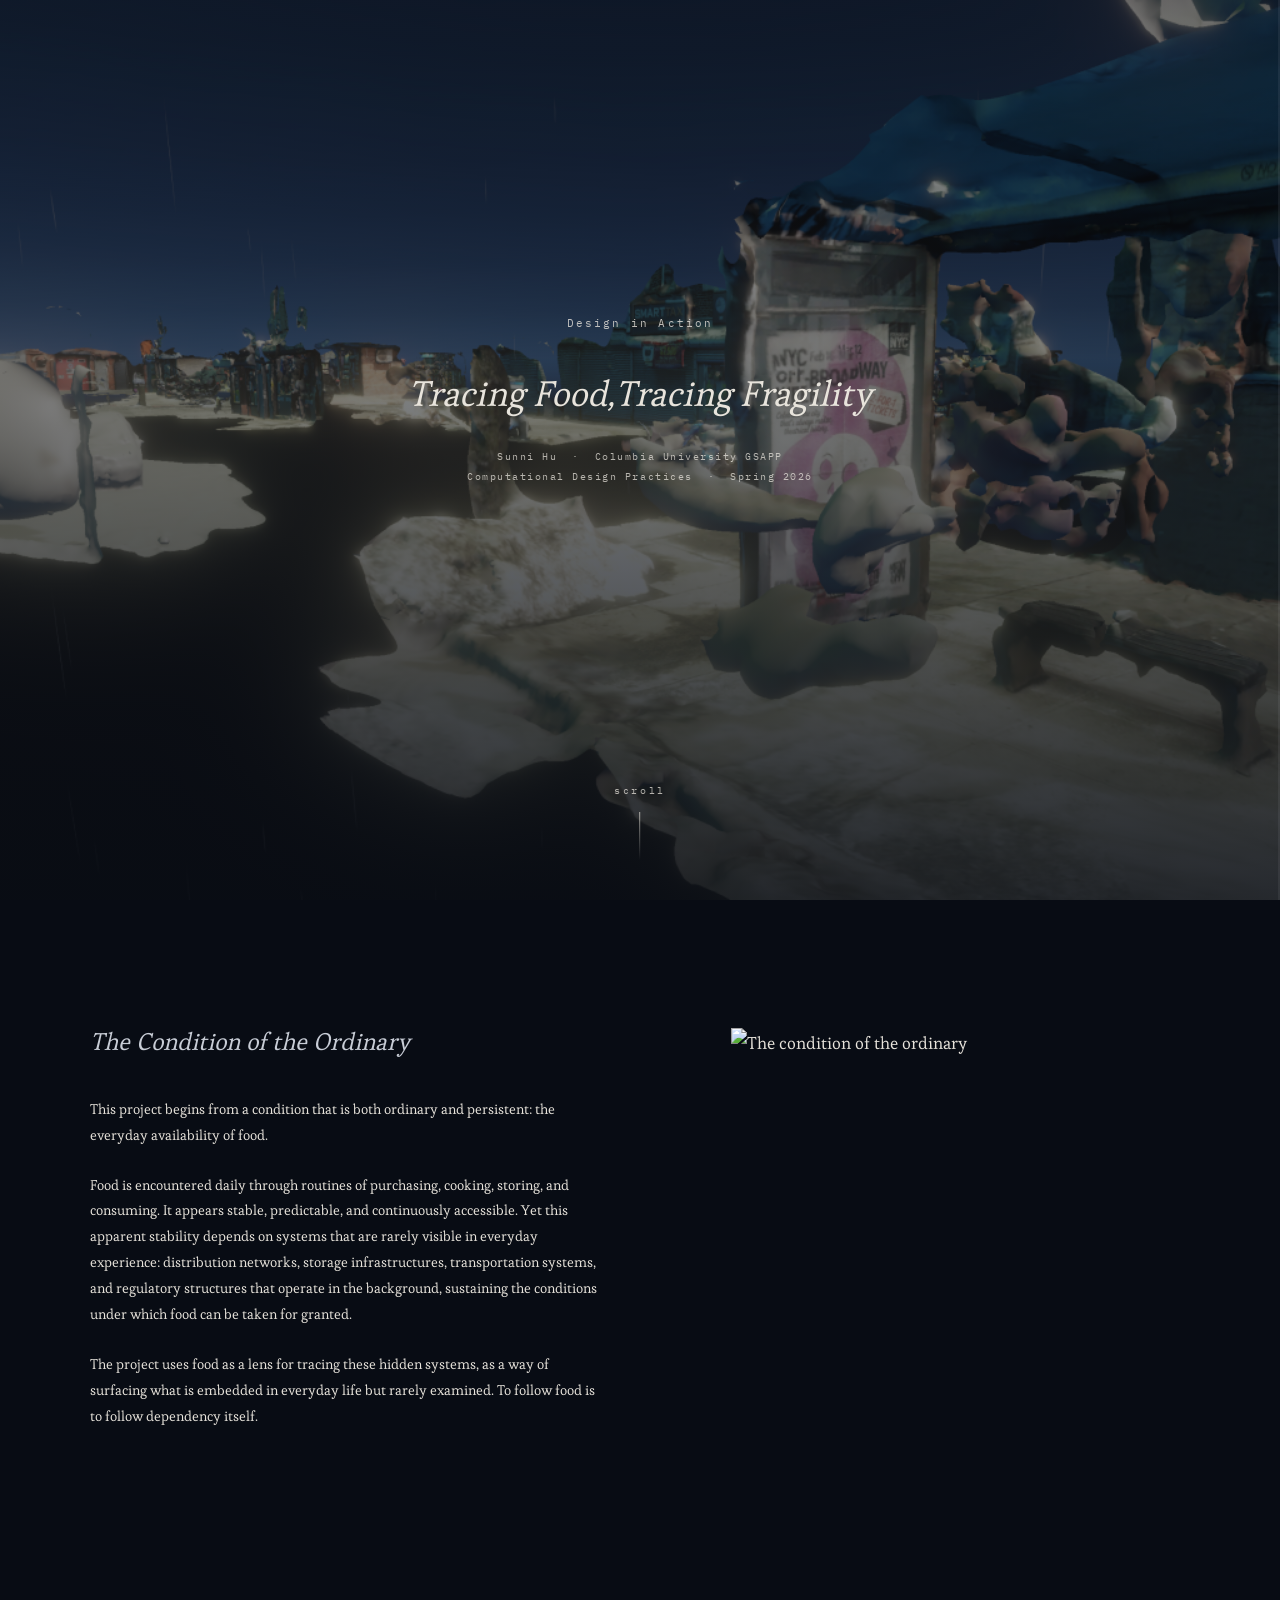
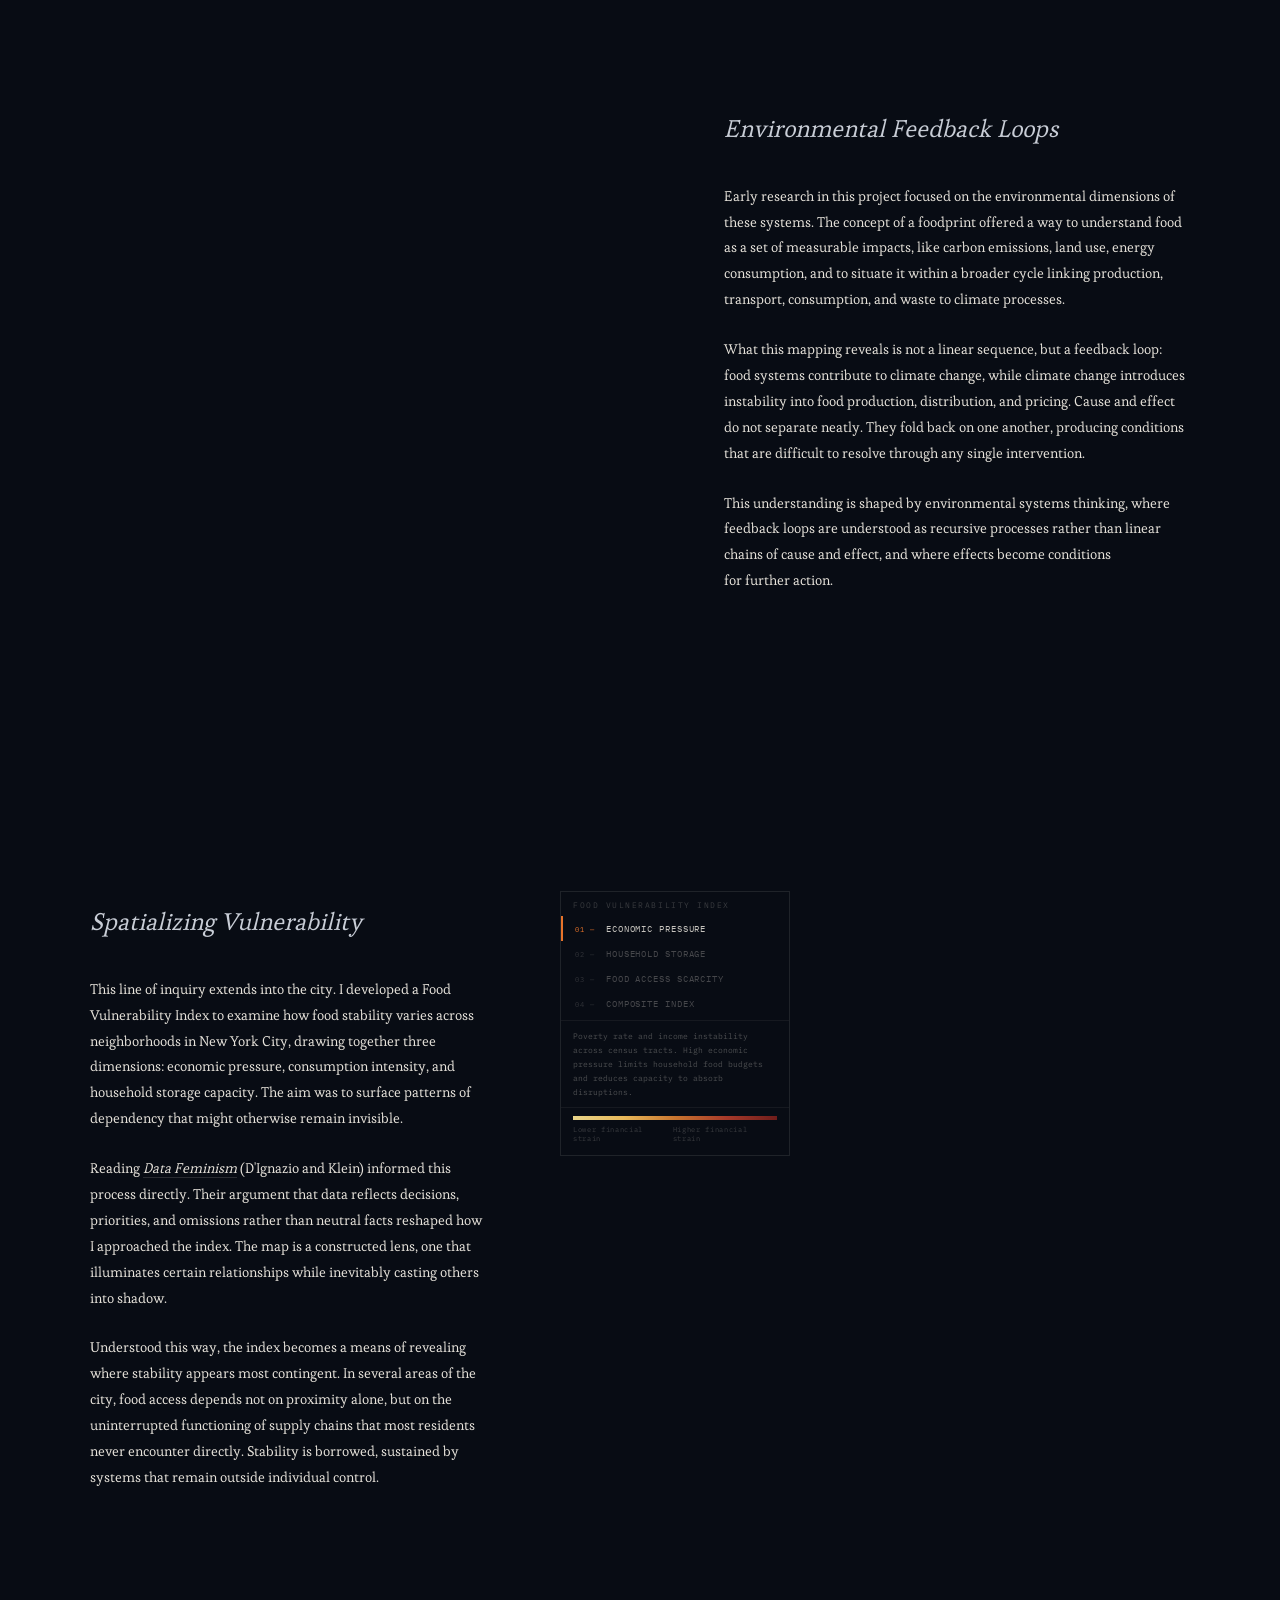
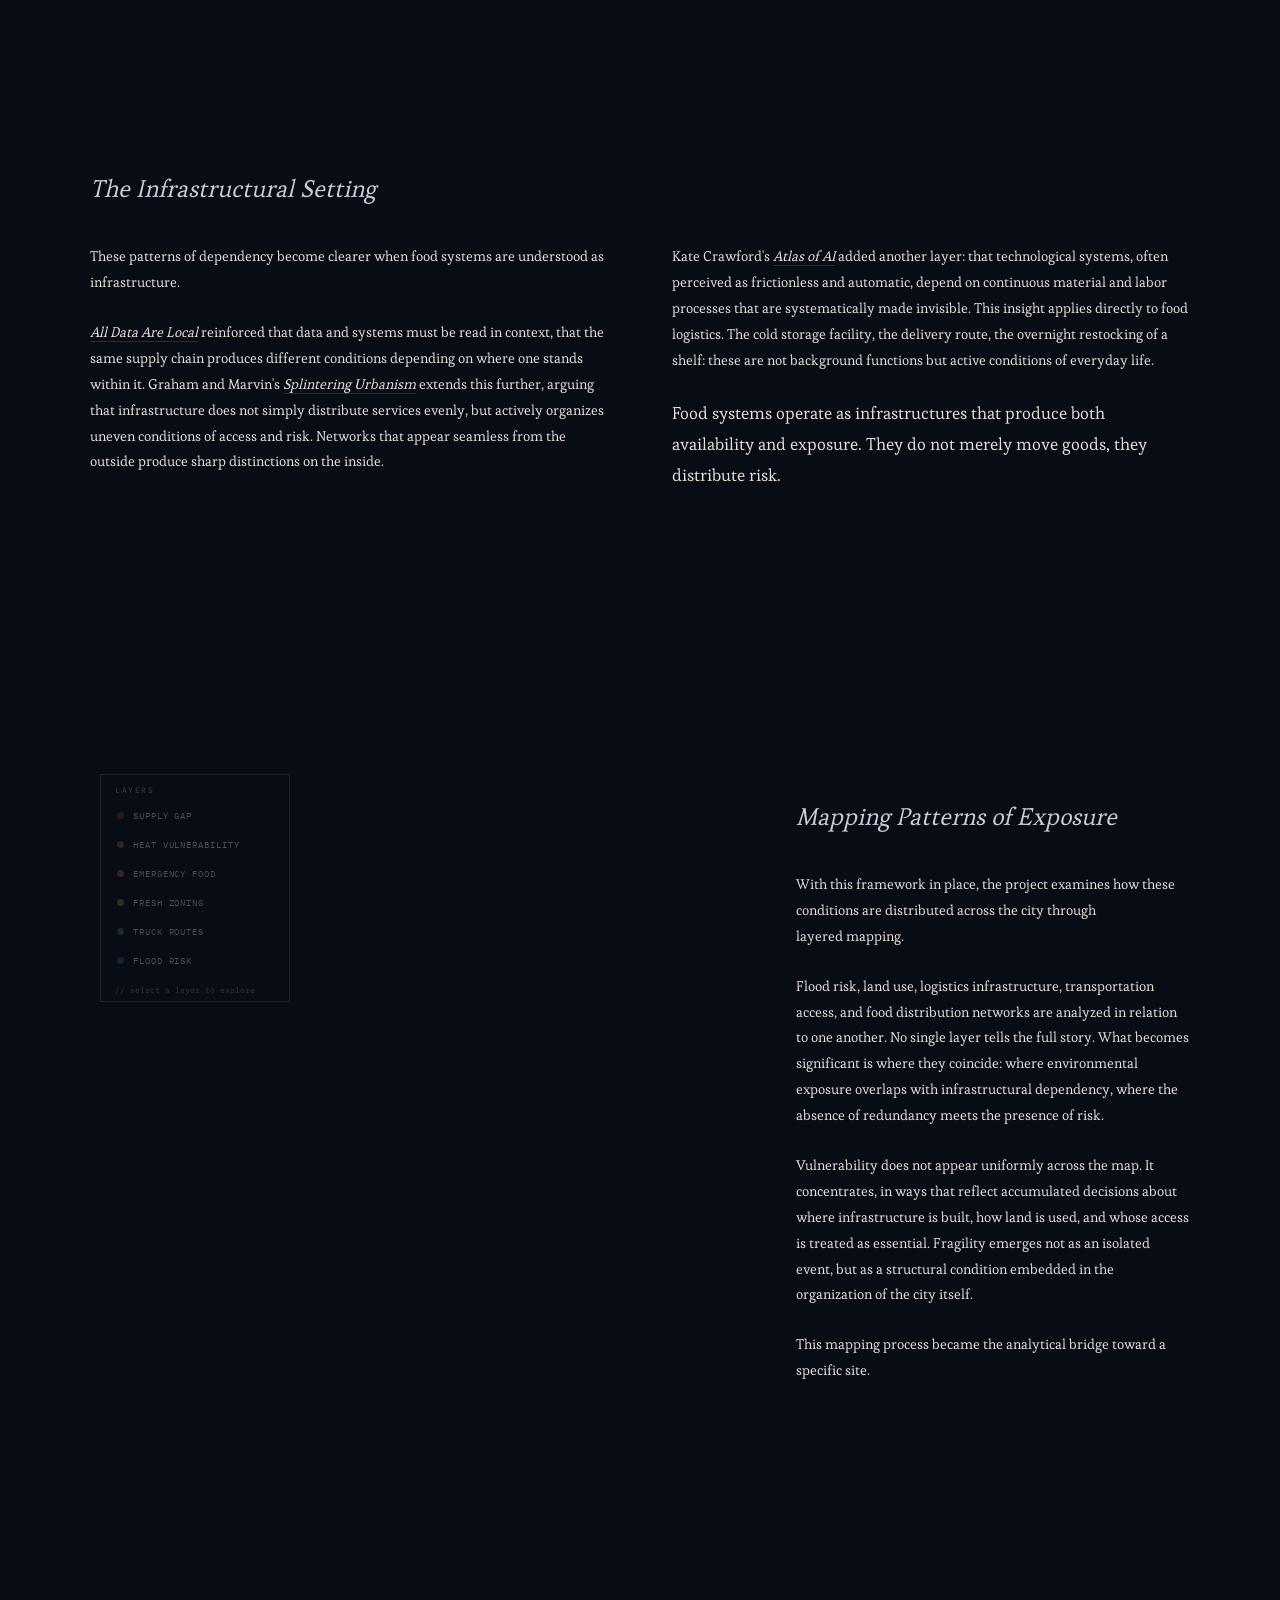
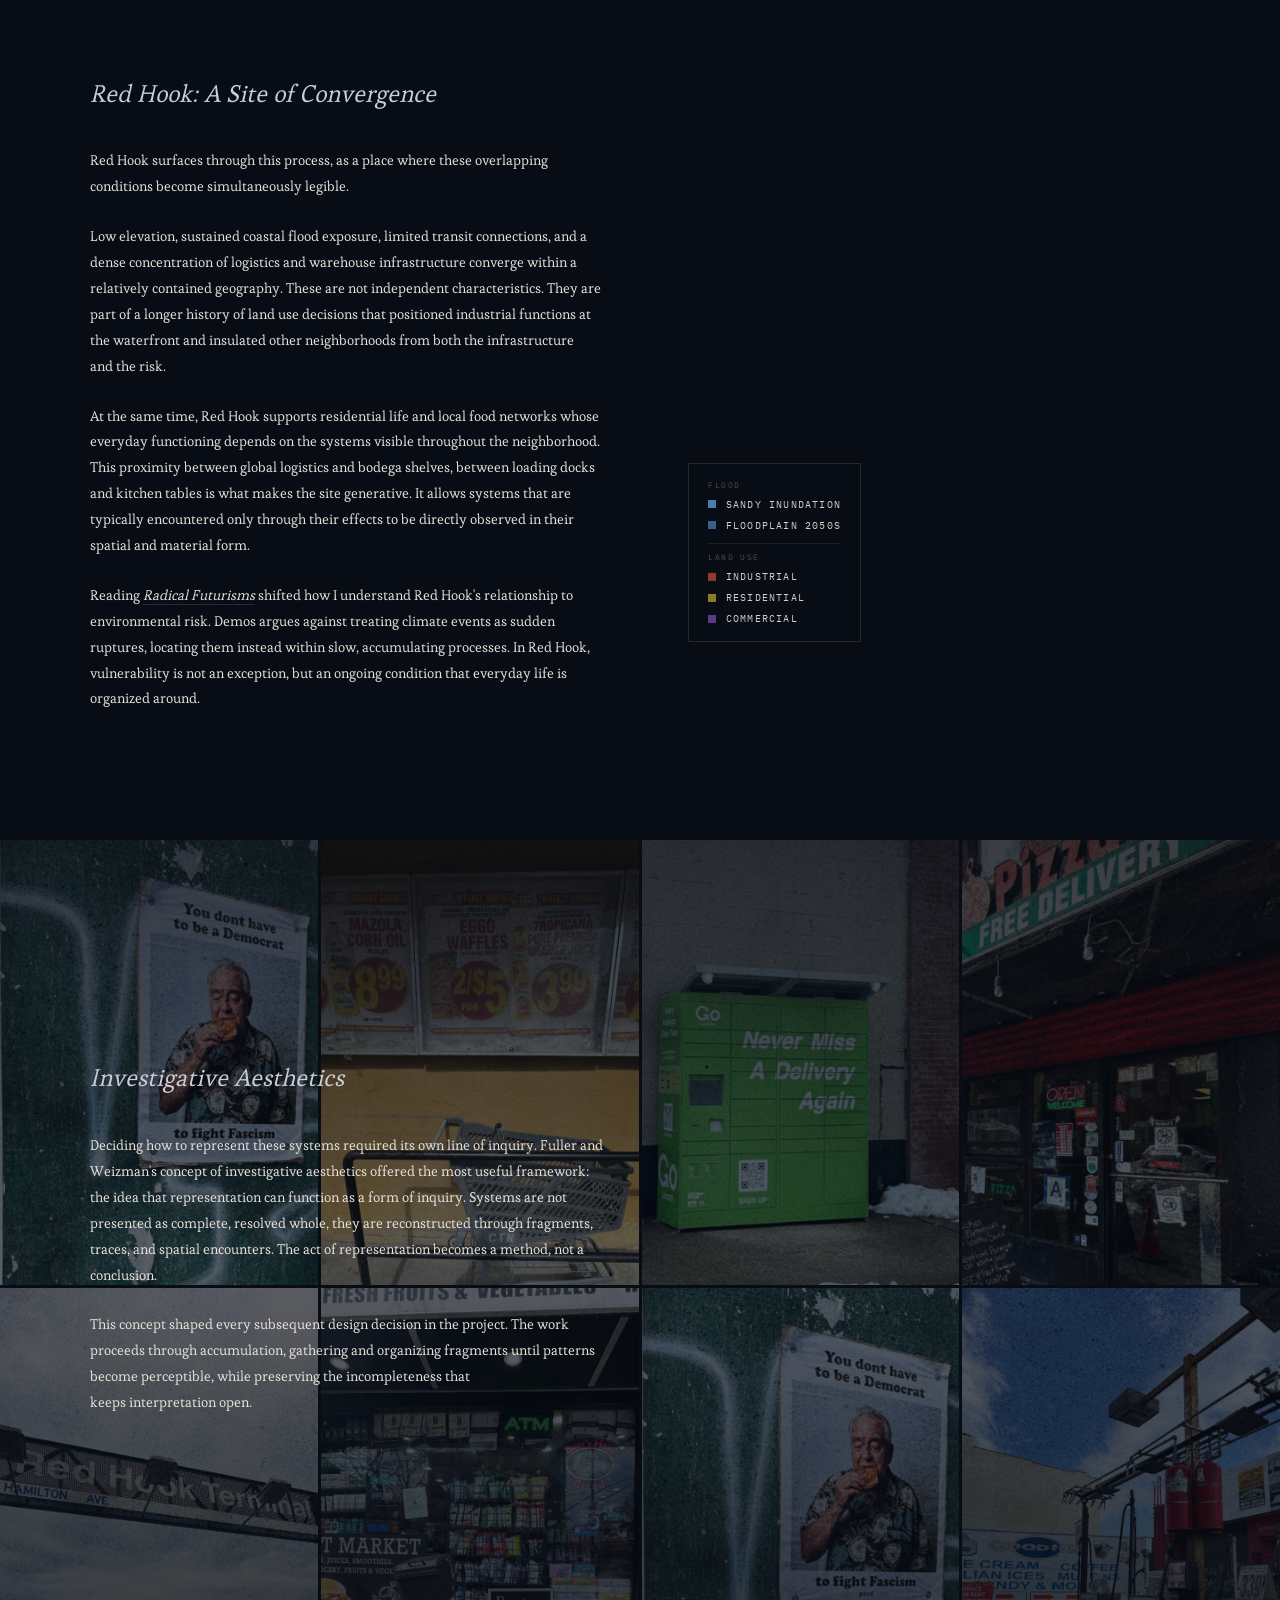
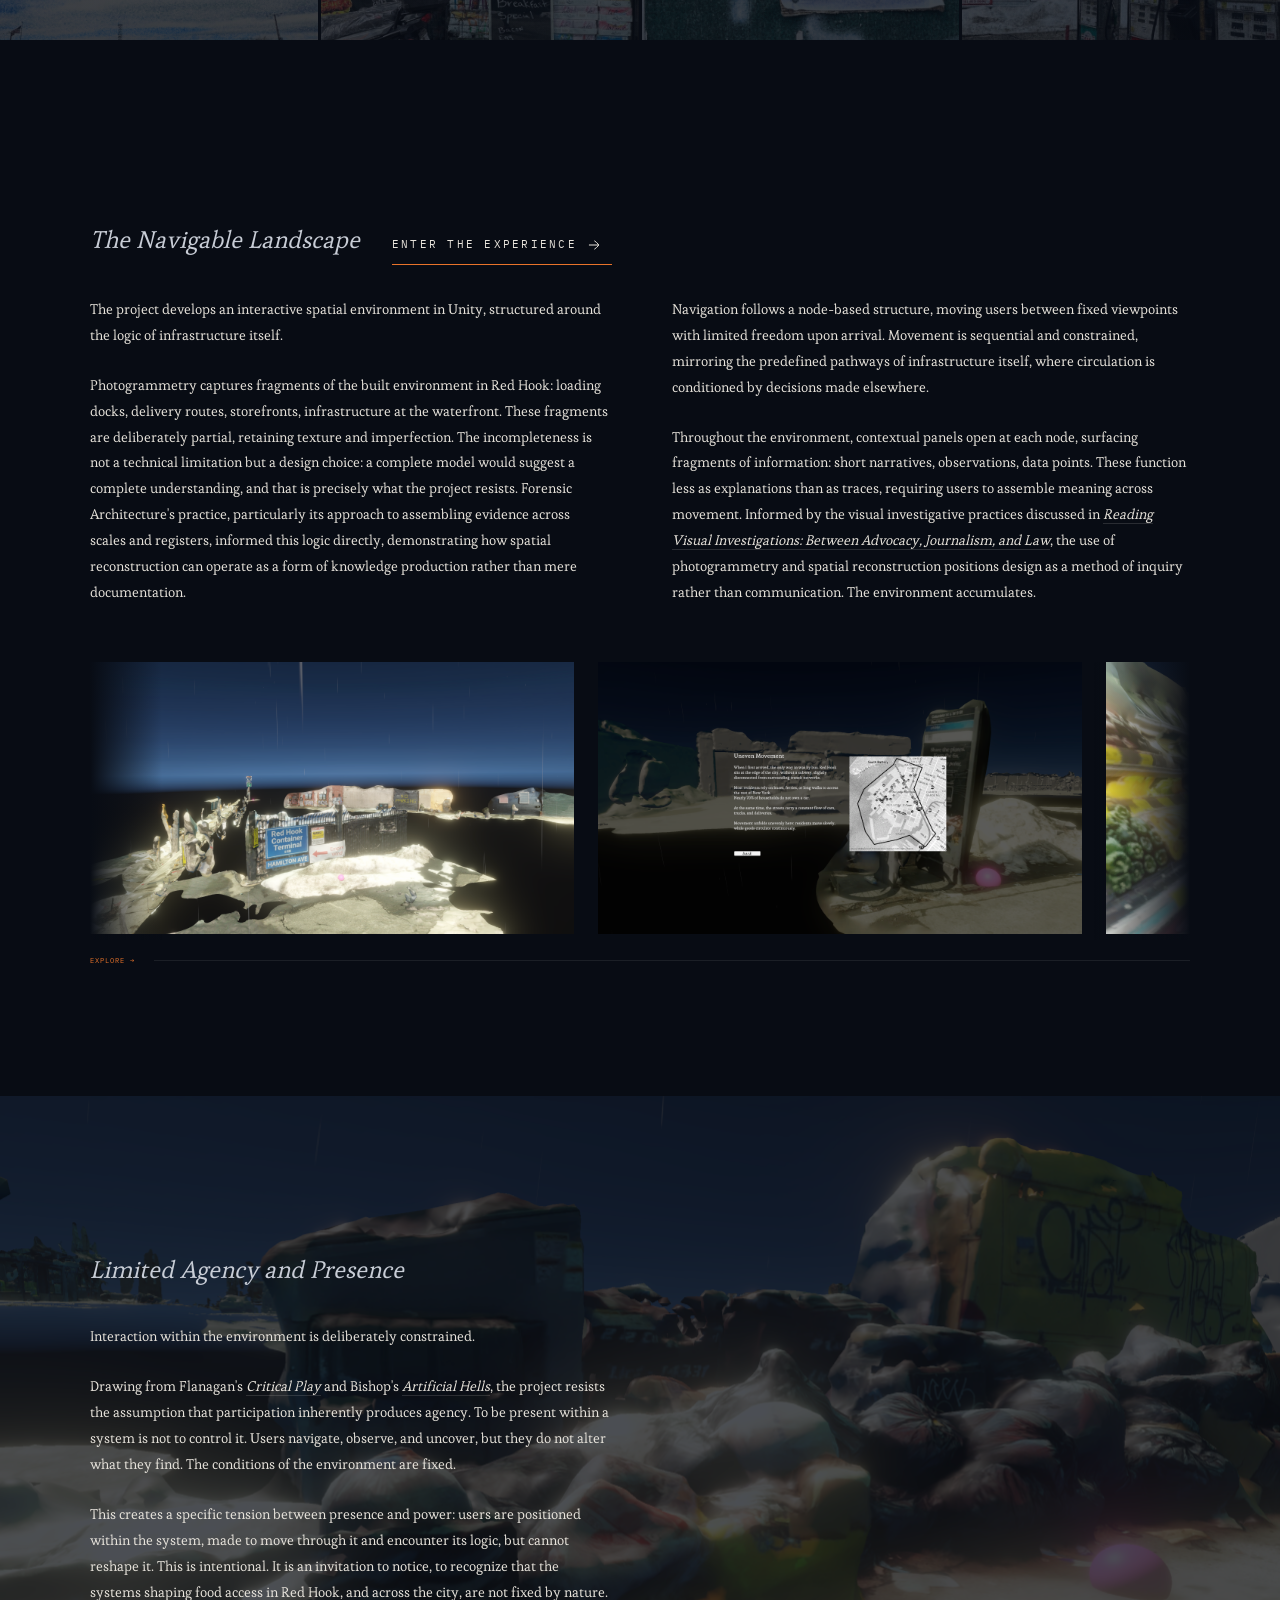
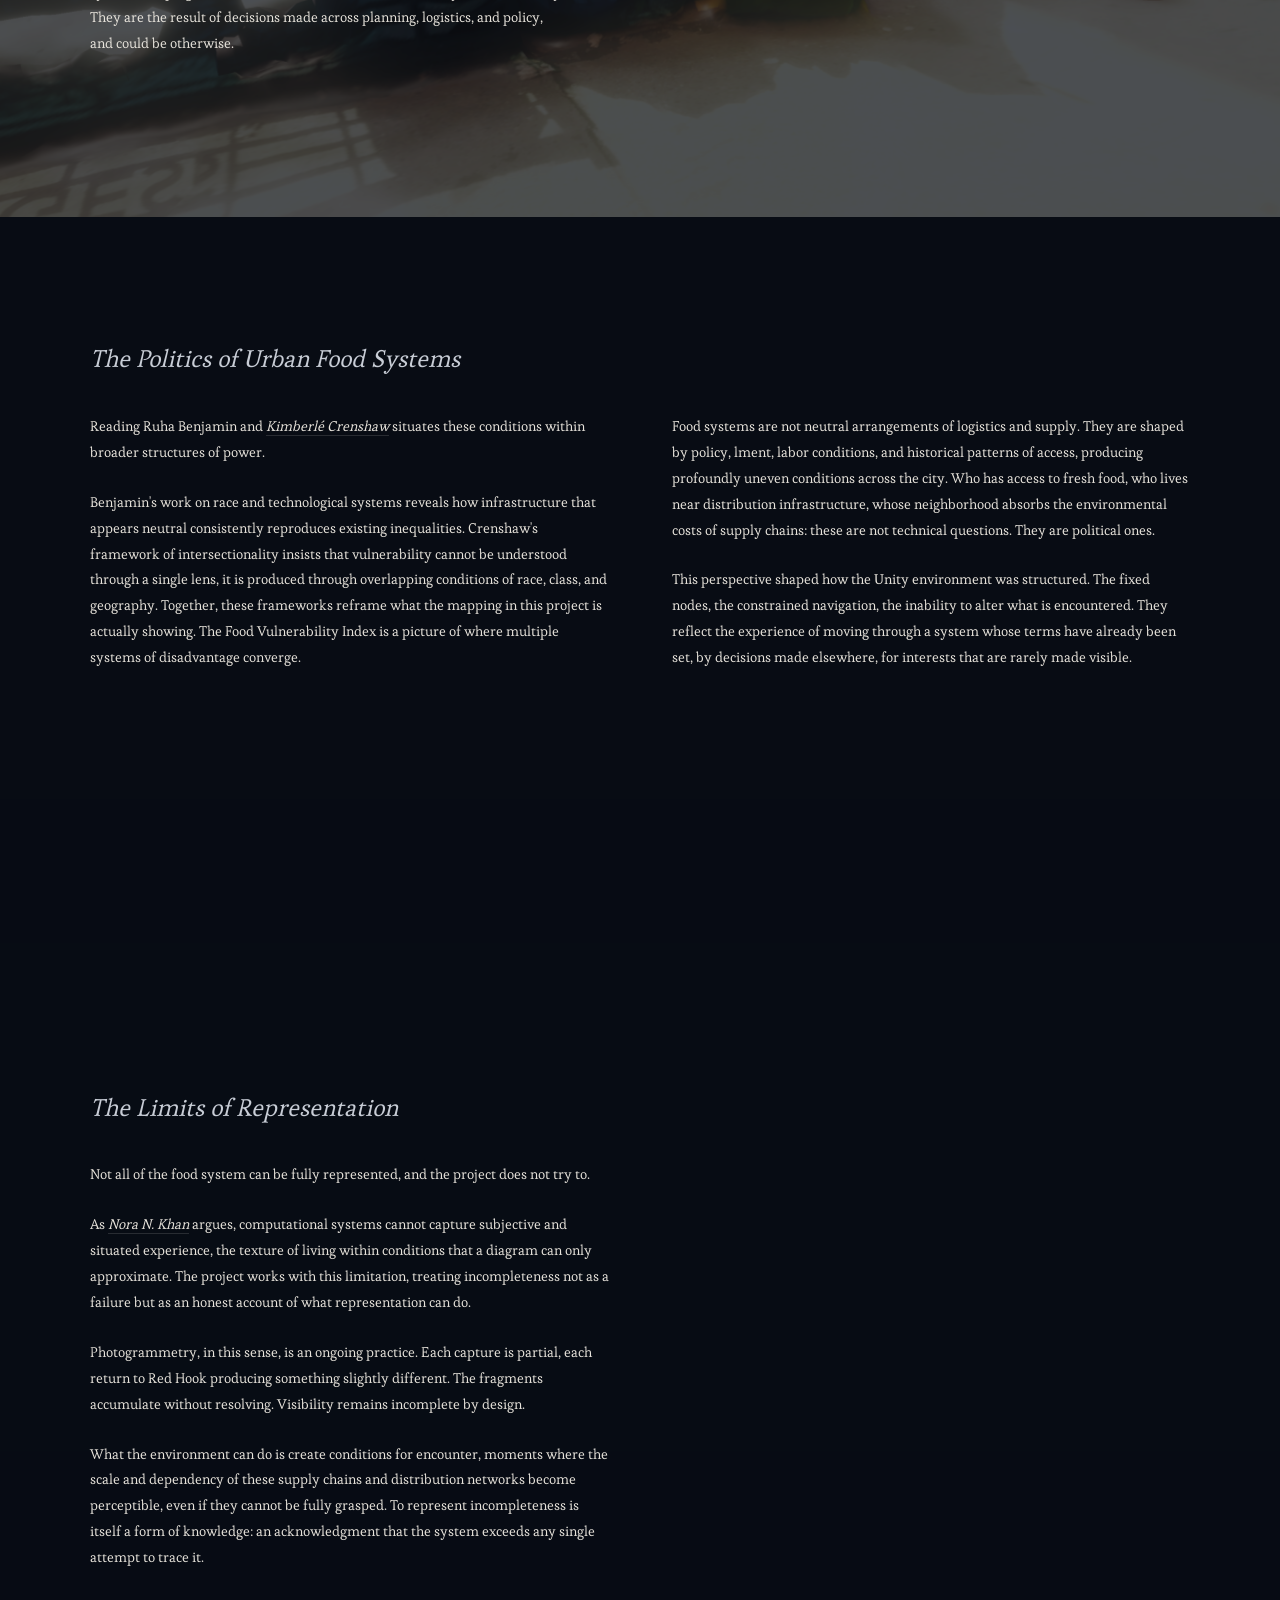
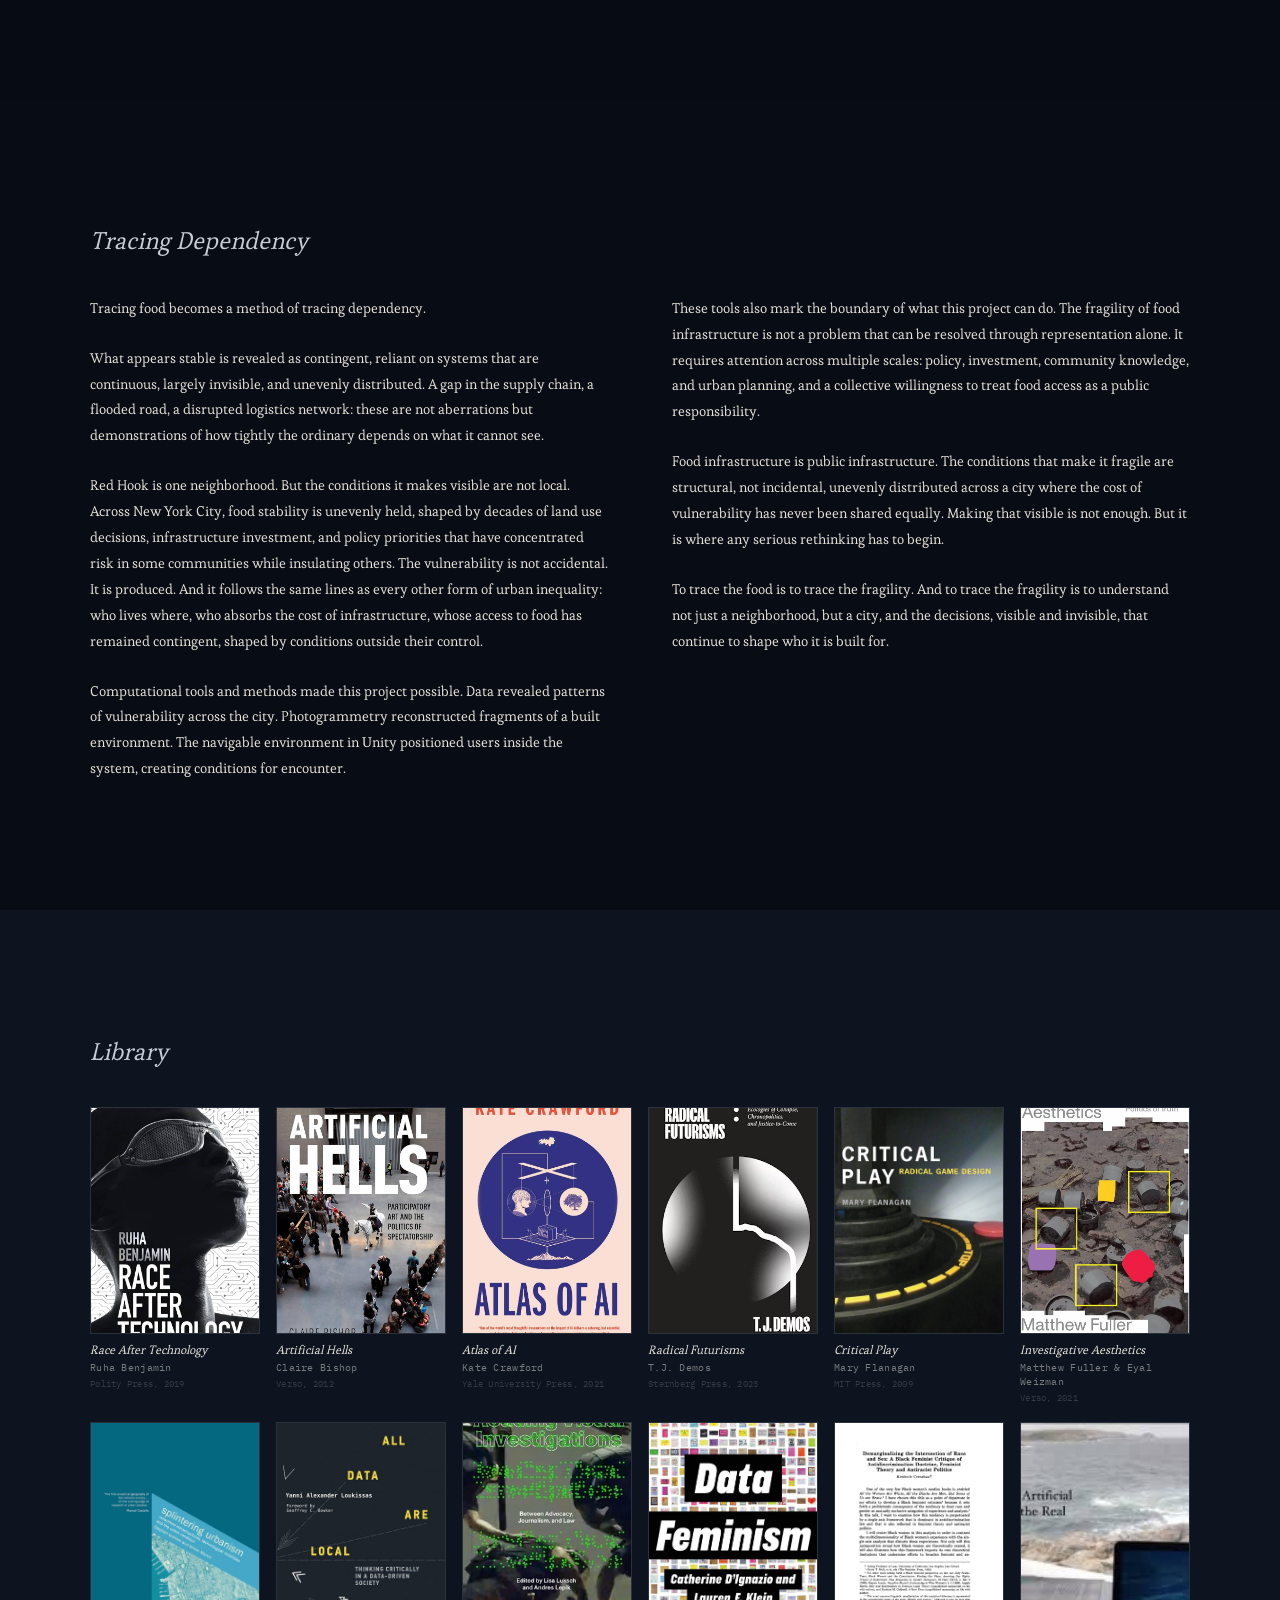
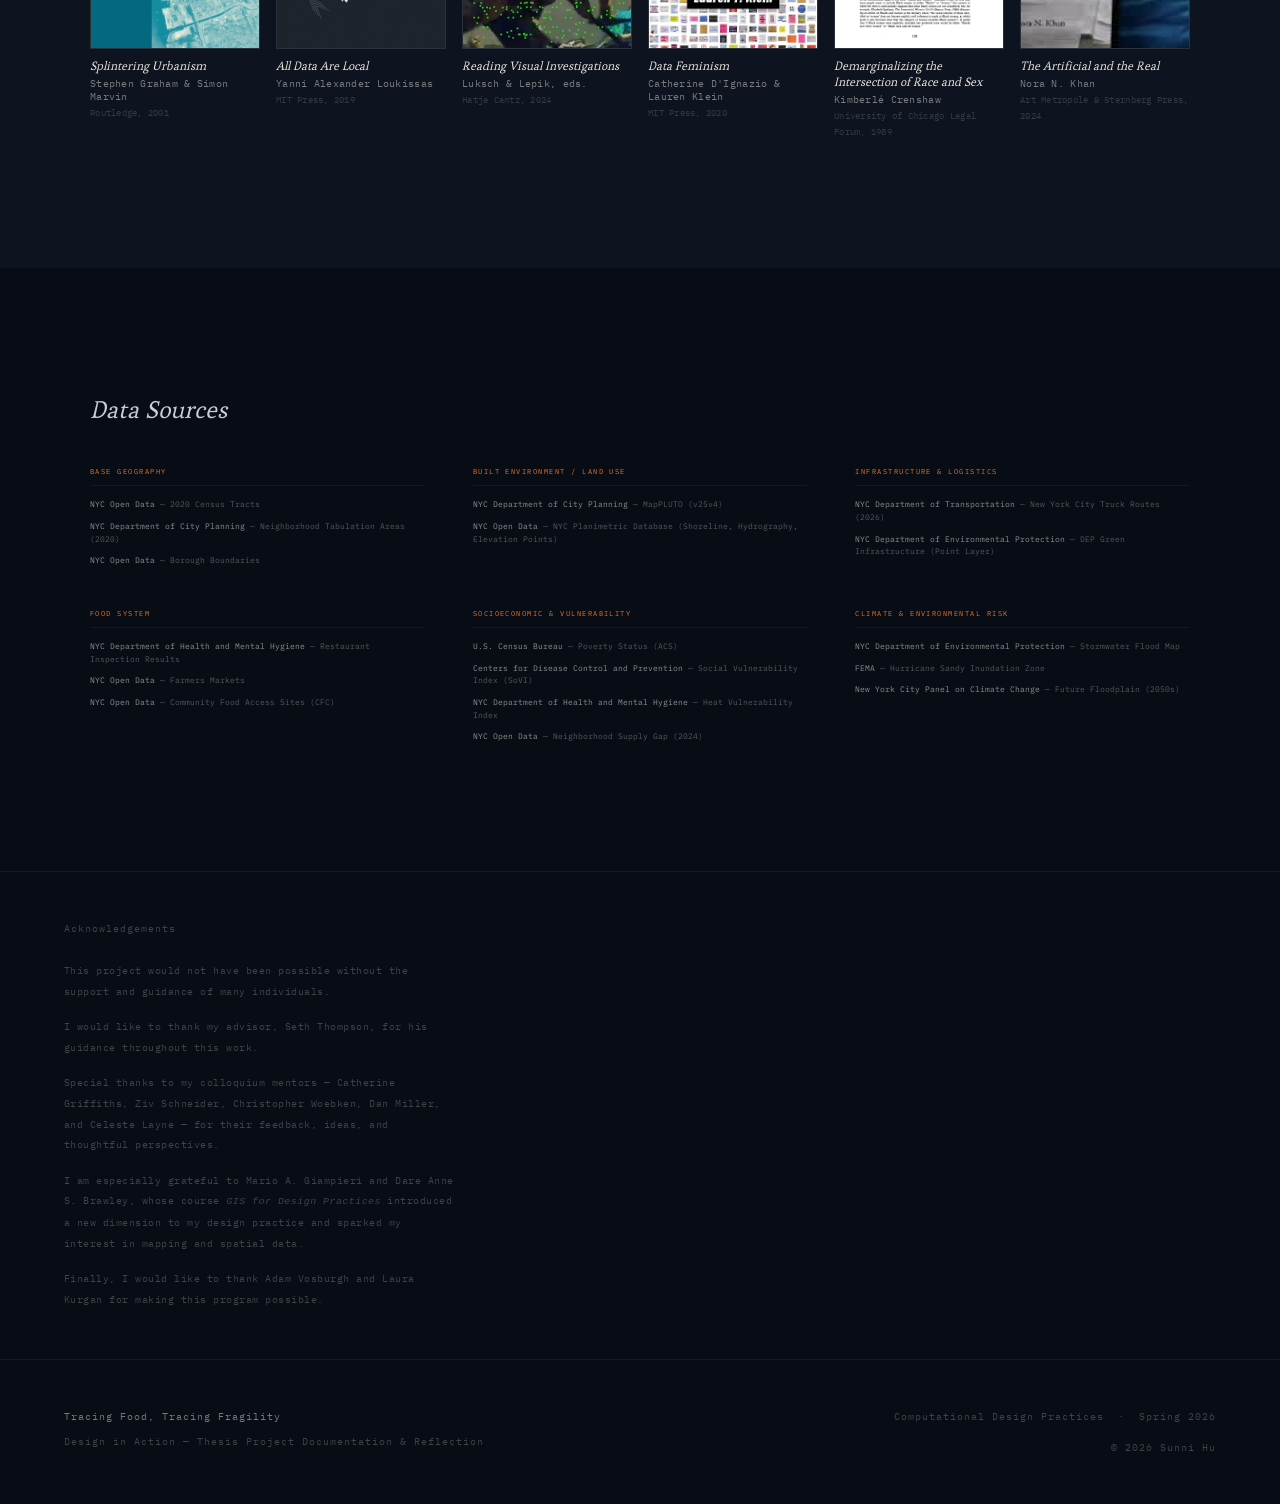
==== commit d2c06196: "update" ====
--- a/index.html
+++ b/index.html
@@ -9,10 +9,10 @@
     <link href="https://fonts.googleapis.com/css2?family=Esteban&family=IBM+Plex+Mono:ital,wght@0,300;0,400;1,300&display=swap" rel="stylesheet">
     <link rel="stylesheet" href="styles.css">
     <style>
-        body { cursor: crosshair; }
+        body { cursor: none; }
         .book-ref {
             font-style: italic;
-            cursor: crosshair;
+            cursor: none;
             border-bottom: 1px solid rgba(232,228,220,0.15);
             transition: border-color 0.2s ease;
         }
@@ -30,6 +30,8 @@
     </script>
 </head>
 <body>
+
+<div id="custom-cursor"></div>
 
 <div id="book-cursor" style="
   position: fixed;
@@ -654,6 +656,17 @@
             </div>
         </section>
 
+        <div id="acknowledgements" class="fade-in">
+            <p class="ack-label">Acknowledgements</p>
+            <div class="ack-body">
+                <p>This project would not have been possible without the support and guidance of many individuals.</p>
+                <p>I would like to thank my advisor, Seth Thompson, for his guidance throughout this work.</p>
+                <p>Special thanks to my colloquium mentors — Catherine Griffiths, Ziv Schneider, Christopher Woebken, Dan Miller, and Celeste Layne — for their feedback, ideas, and thoughtful perspectives.</p>
+                <p>I am especially grateful to Mario A. Giampieri and Dare Anne S. Brawley, whose course <em>GIS for Design Practices</em> introduced a new dimension to my design practice and sparked my interest in mapping and spatial data.</p>
+                <p>Finally, I would like to thank Adam Vosburgh and Laura Kurgan for making this program possible.</p>
+            </div>
+        </div>
+
     </main>
 
     <!--==============================================================
--- a/styles.css
+++ b/styles.css
@@ -8,8 +8,8 @@
     --warm:   #d4a574;
     --pink:   #e8732a;
     --text:   #e8e4dc;
-    --muted:  rgba(232, 228, 220, 0.5);
-    --dim:    rgba(232, 228, 220, 0.18);
+    --muted:  rgba(232,228,220,0.5);
+    --dim:    rgba(232,228,220,0.18);
 
     --serif: 'Esteban', serif;
     --mono:  'IBM Plex Mono', monospace;
@@ -27,7 +27,12 @@
     padding: 0;
 }
 
-html { scroll-behavior: smooth; }
+html {
+    scroll-behavior: smooth;
+    scrollbar-width: none;
+}
+
+html::-webkit-scrollbar { display: none; }
 
 body {
     font-family: var(--serif);
@@ -37,7 +42,10 @@
     color: var(--text);
     background-color: var(--night);
     overflow-x: hidden;
-}
+    scrollbar-width: none;
+}
+
+body::-webkit-scrollbar { display: none; }
 
 
 /* ================================================================
@@ -117,7 +125,7 @@
 .progress-track {
     position: fixed;
     top: 0;
-    left: 0;
+    right: 0;
     width: 2px;
     height: 100vh;
     background: rgba(200, 205, 214, 0.08);
@@ -185,7 +193,7 @@
     font-family: var(--mono);
     font-size: 0.68rem;
     letter-spacing: 0.2em;
-    color: rgba(232, 228, 220, 0.8);
+    color: rgba(232,228,220,0.8);
     display: block;
     margin-bottom: 2.5rem;
 }
@@ -213,7 +221,7 @@
     font-family: var(--mono);
     font-size: 0.63rem;
     letter-spacing: 0.15em;
-    color: rgba(232, 228, 220, 0.75);
+    color: rgba(232,228,220,0.75);
     line-height: 2;
 }
 
@@ -226,7 +234,7 @@
     font-family: var(--mono);
     font-size: 0.65rem;
     letter-spacing: 0.25em;
-    color: rgba(232, 228, 220, 0.75);
+    color: rgba(232,228,220,0.75);
     display: flex;
     flex-direction: column;
     align-items: center;
@@ -237,7 +245,7 @@
     content: '';
     width: 1px;
     height: 48px;
-    background: linear-gradient(to bottom, rgba(232, 228, 220, 0.7), transparent);
+    background: linear-gradient(to bottom, rgba(232,228,220,0.7), transparent);
     animation: line-drop 2.2s ease-in-out infinite;
 }
 
@@ -336,7 +344,7 @@
 blockquote.pull-quote.closing {
     font-size: clamp(0.9rem, 1.4vw, 1.1rem);
     color: var(--text);
-    border-left-color: rgba(232, 228, 220, 0.3);
+    border-left-color: rgba(232,228,220,0.3);
     max-width: 55ch;
     margin-top: 4rem;
 }
@@ -719,7 +727,7 @@
     font-family: var(--mono);
     font-size: 0.57rem;
     line-height: 1.6;
-    color: rgba(232, 228, 220, 0.65);
+    color: rgba(232,228,220,0.65);
     letter-spacing: 0.03em;
 }
 
@@ -789,7 +797,7 @@
     font-family: var(--mono);
     font-size: 0.68rem;
     letter-spacing: 0.1em;
-    color: rgba(232, 228, 220, 0.3);
+    color: rgba(232,228,220,0.3);
     transition: color 0.25s;
 }
 
@@ -816,7 +824,7 @@
 .footer-right { text-align: right; }
 
 .footer-title {
-    color: rgba(232, 228, 220, 0.5) !important;
+    color: rgba(232,228,220,0.5) !important;
     margin-bottom: 0.4rem;
 }
 
@@ -829,10 +837,43 @@
     font-family: var(--mono);
     font-size: 0.62rem;
     letter-spacing: 0.1em;
-    color: rgba(232, 228, 220, 0.25);
+    color: rgba(232,228,220,0.25);
     max-width: none;
     margin-bottom: 0.4rem;
 }
+
+/* ================================================================
+   ACKNOWLEDGEMENTS
+================================================================ */
+#acknowledgements {
+    padding: 3rem 5%;
+    border-top: 1px solid rgba(200, 205, 214, 0.07);
+    position: relative;
+    z-index: 2;
+}
+
+.ack-label {
+    font-family: var(--mono);
+    font-size: 0.62rem;
+    letter-spacing: 0.1em;
+    color: rgba(232, 228, 220, 0.25);
+    margin-bottom: 1.4rem;
+}
+
+.ack-body {
+    max-width: 860px;
+}
+
+.ack-body p {
+    font-family: var(--mono);
+    font-size: 0.62rem;
+    letter-spacing: 0.05em;
+    line-height: 2.1;
+    color: rgba(232, 228, 220, 0.25);
+    margin-bottom: 0.9rem;
+}
+
+.ack-body p:last-child { margin-bottom: 0; }
 
 /* ================================================================
    FADE-IN ANIMATIONS
@@ -996,7 +1037,7 @@
     font-family: var(--serif);
     font-style: italic;
     font-size: 0.7rem;
-    color: rgba(232, 228, 220, 0.35);
+    color: rgba(232,228,220,0.35);
     line-height: 1.55;
 }
 
@@ -1023,7 +1064,7 @@
     font-style: italic;
     font-size: 0.62rem;
     line-height: 1.6;
-    color: rgba(232, 228, 220, 0.9);
+    color: rgba(232,228,220,0.9);
 }
 
 .lib-title {
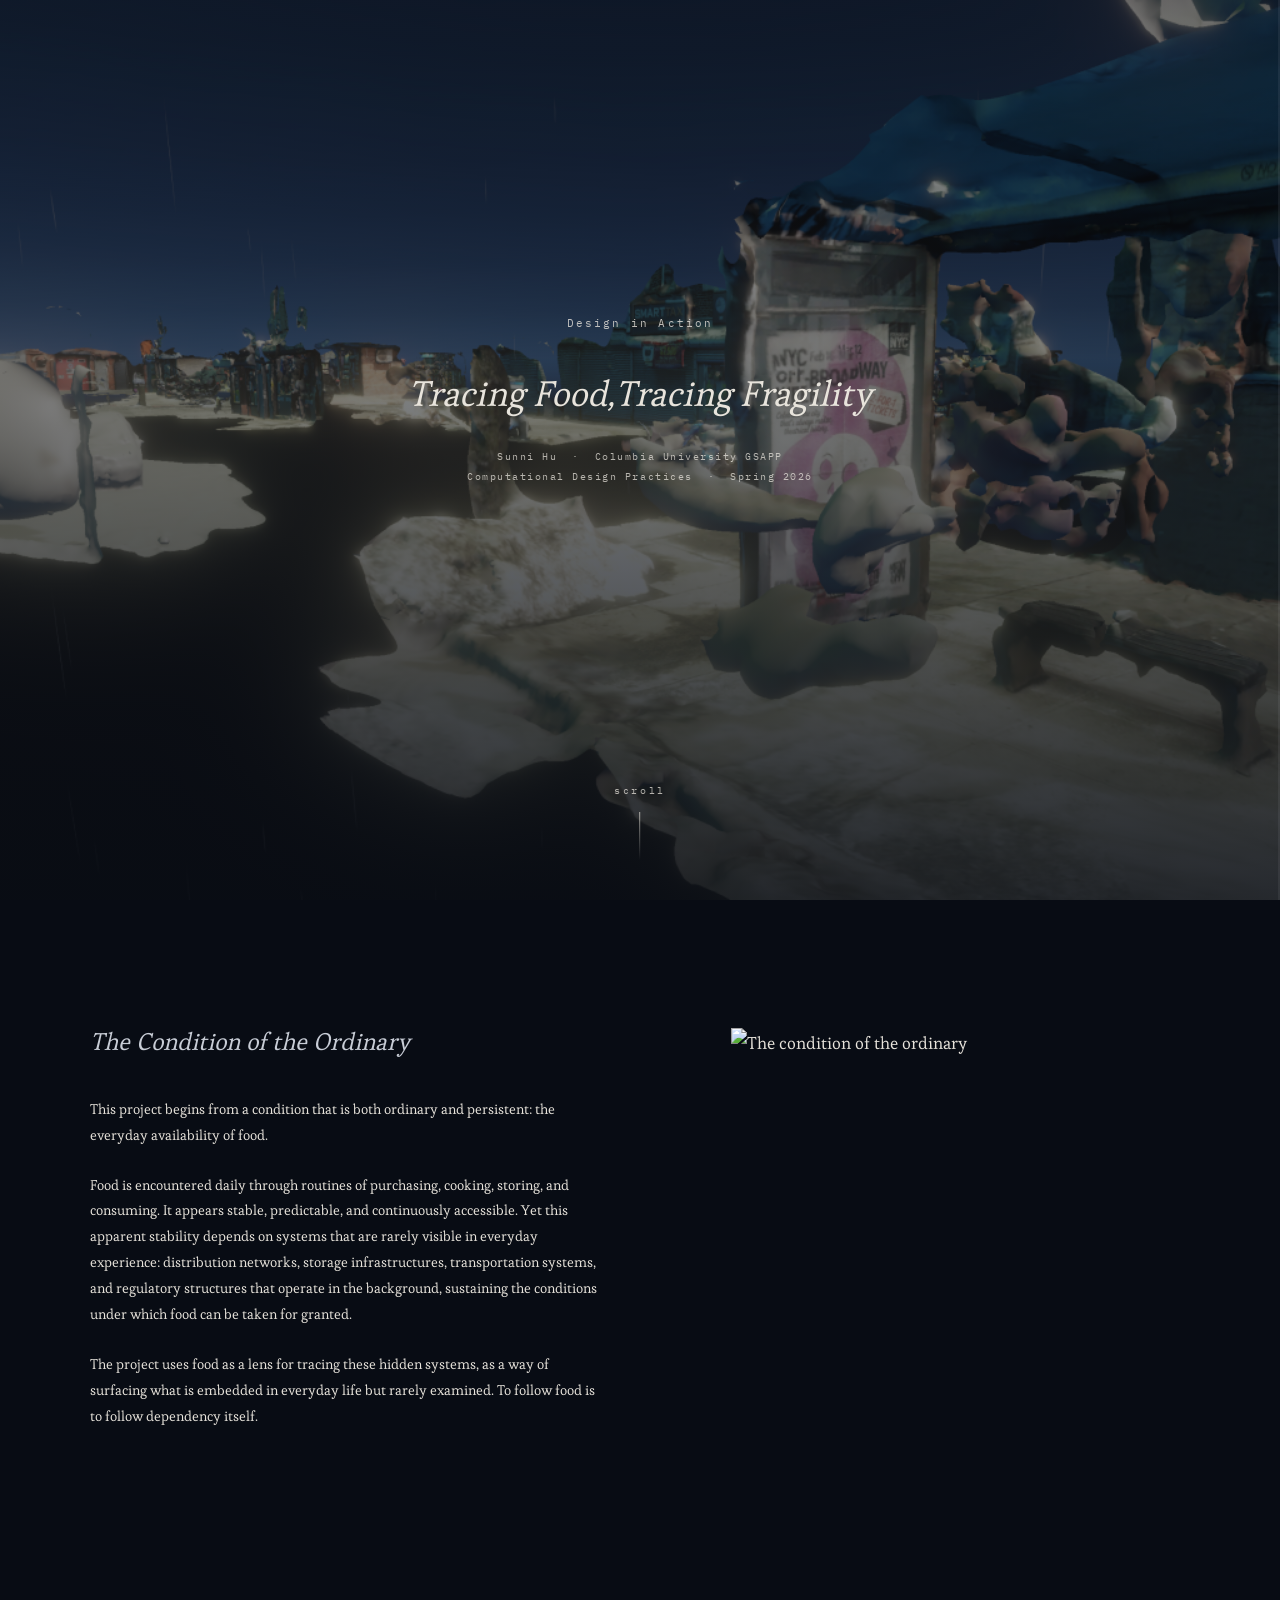
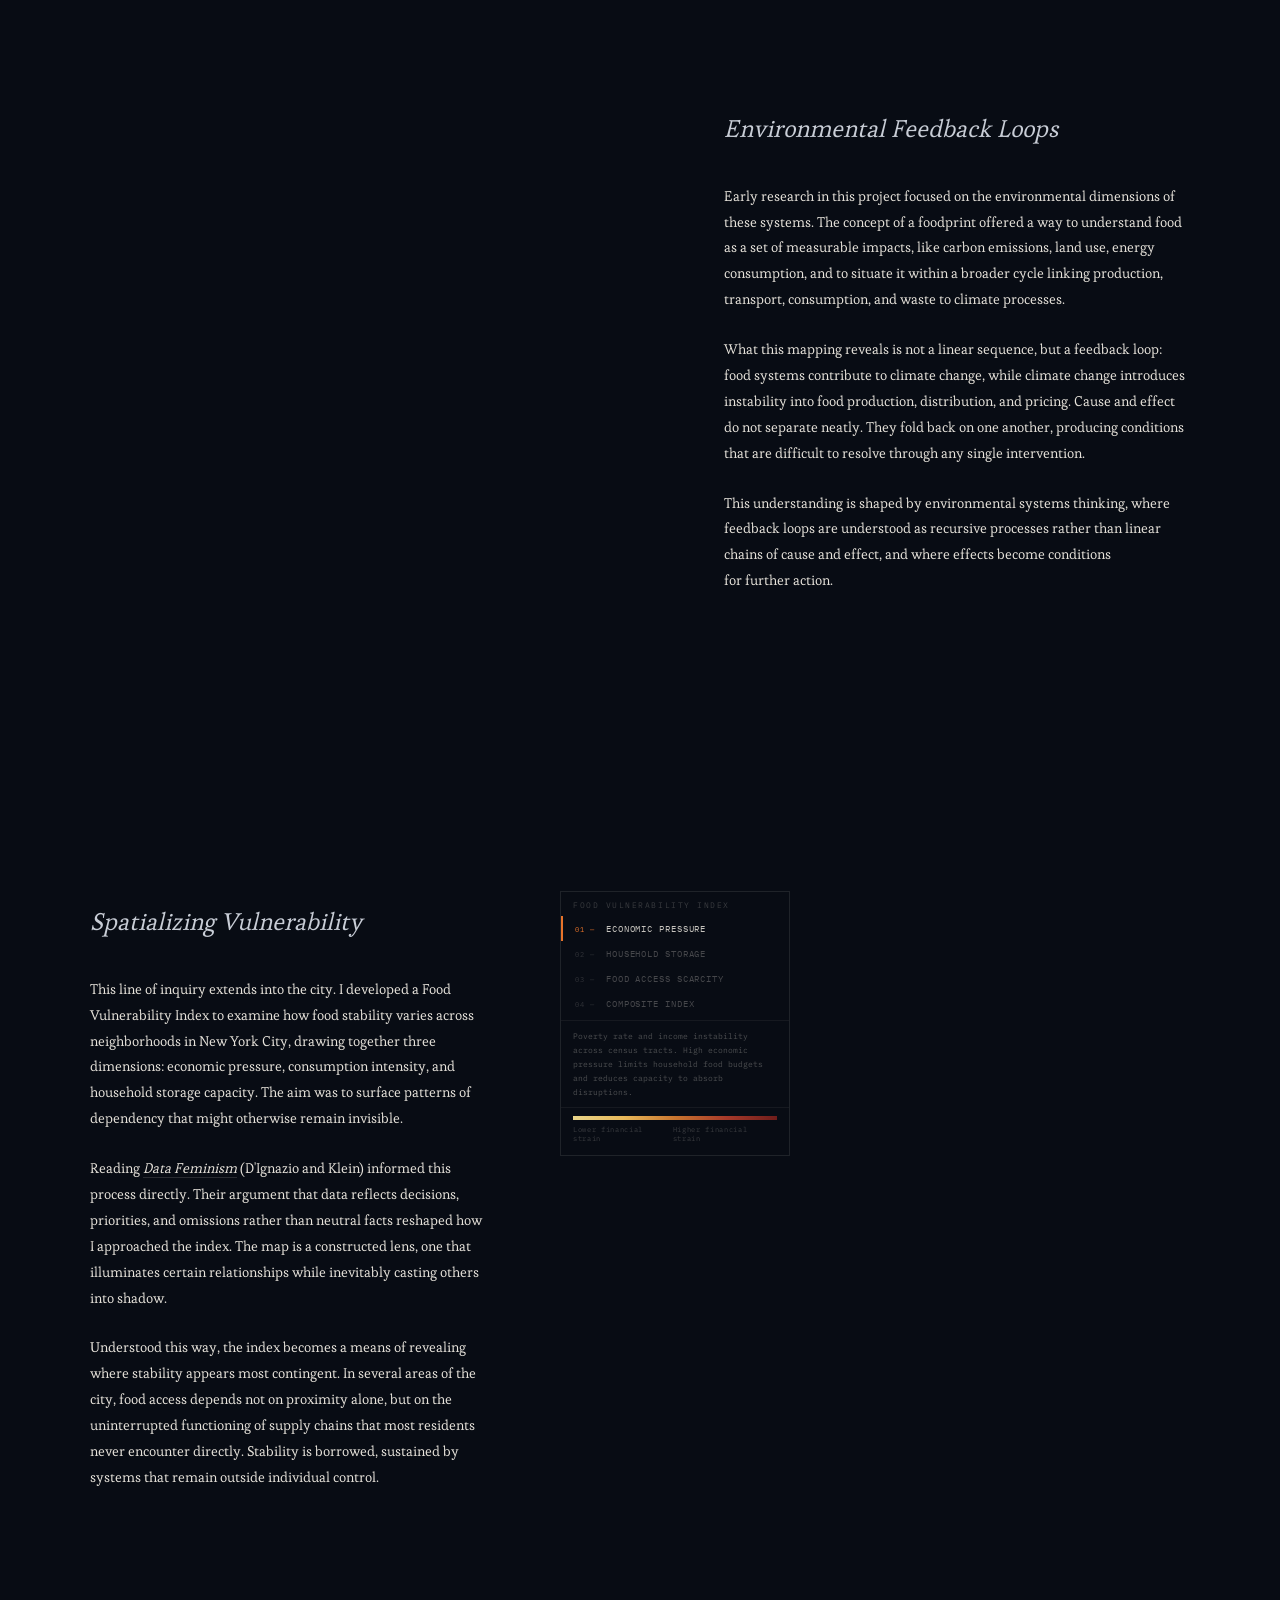
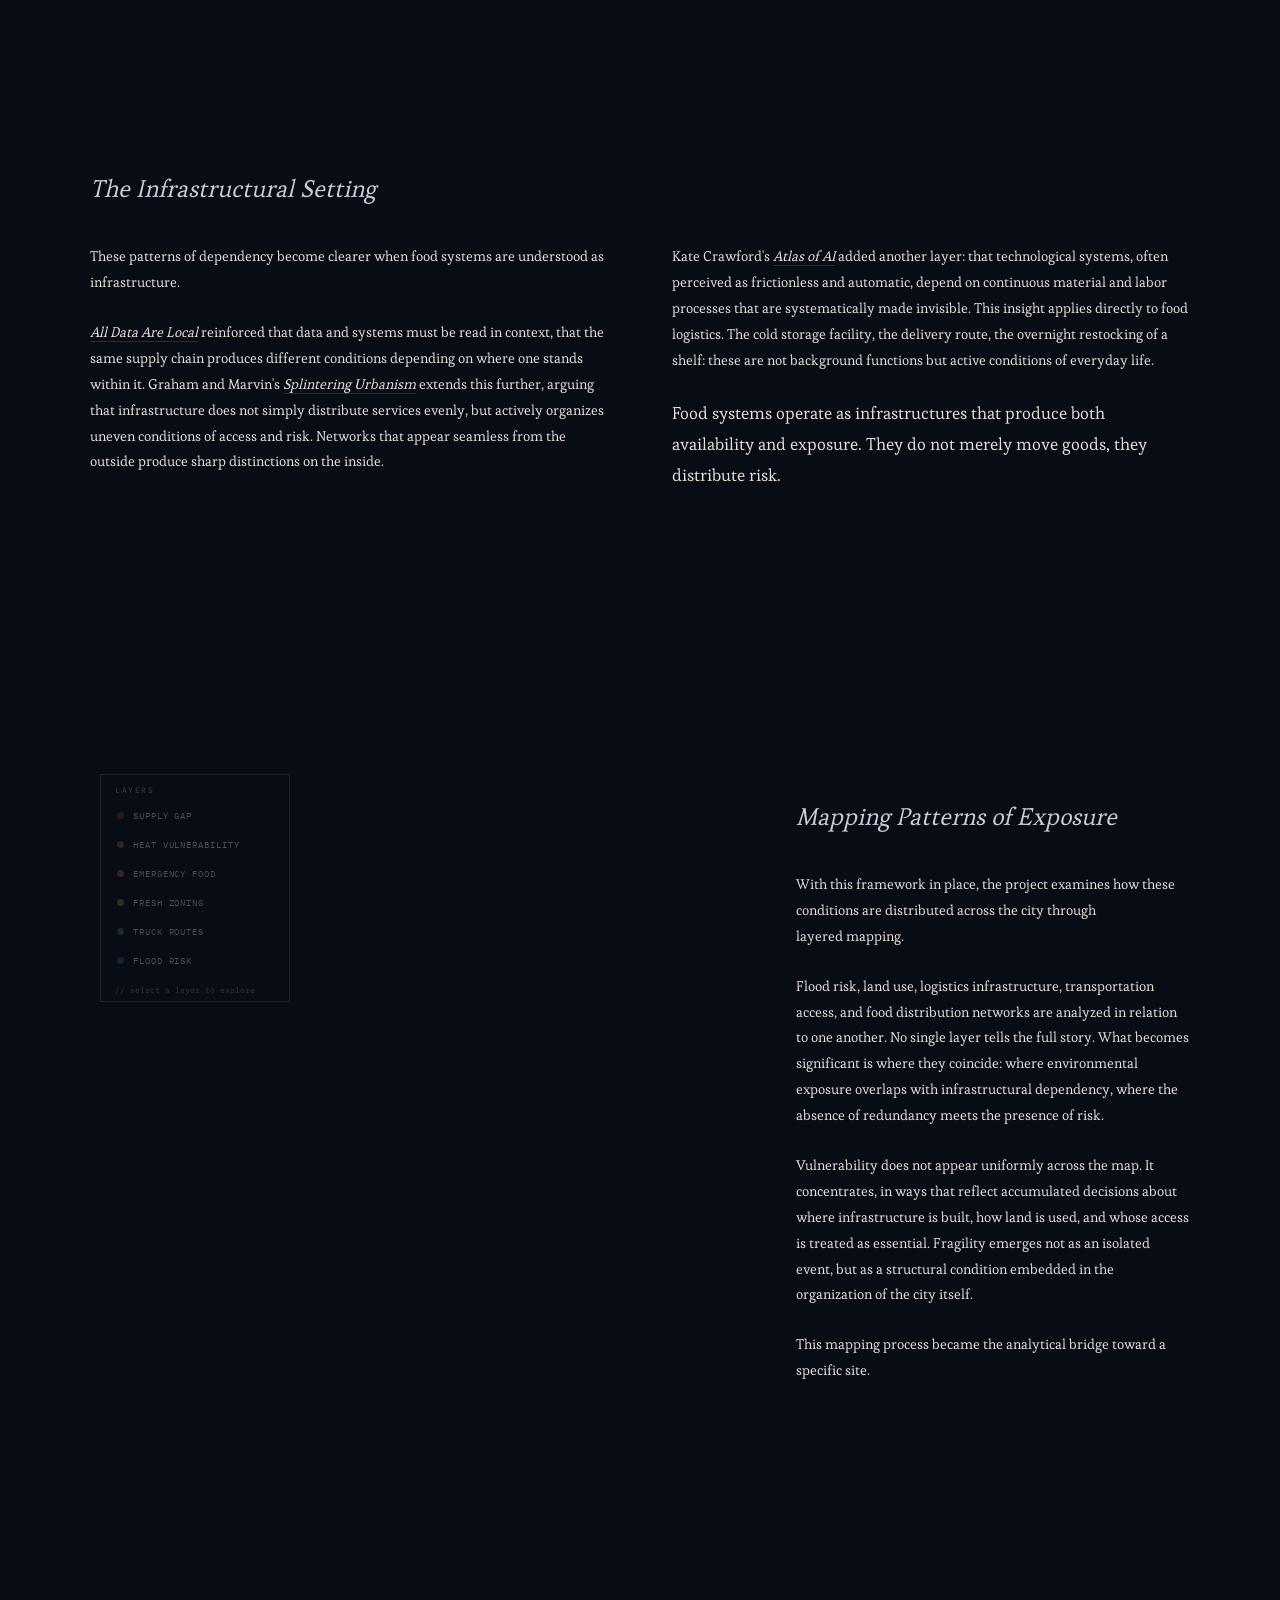
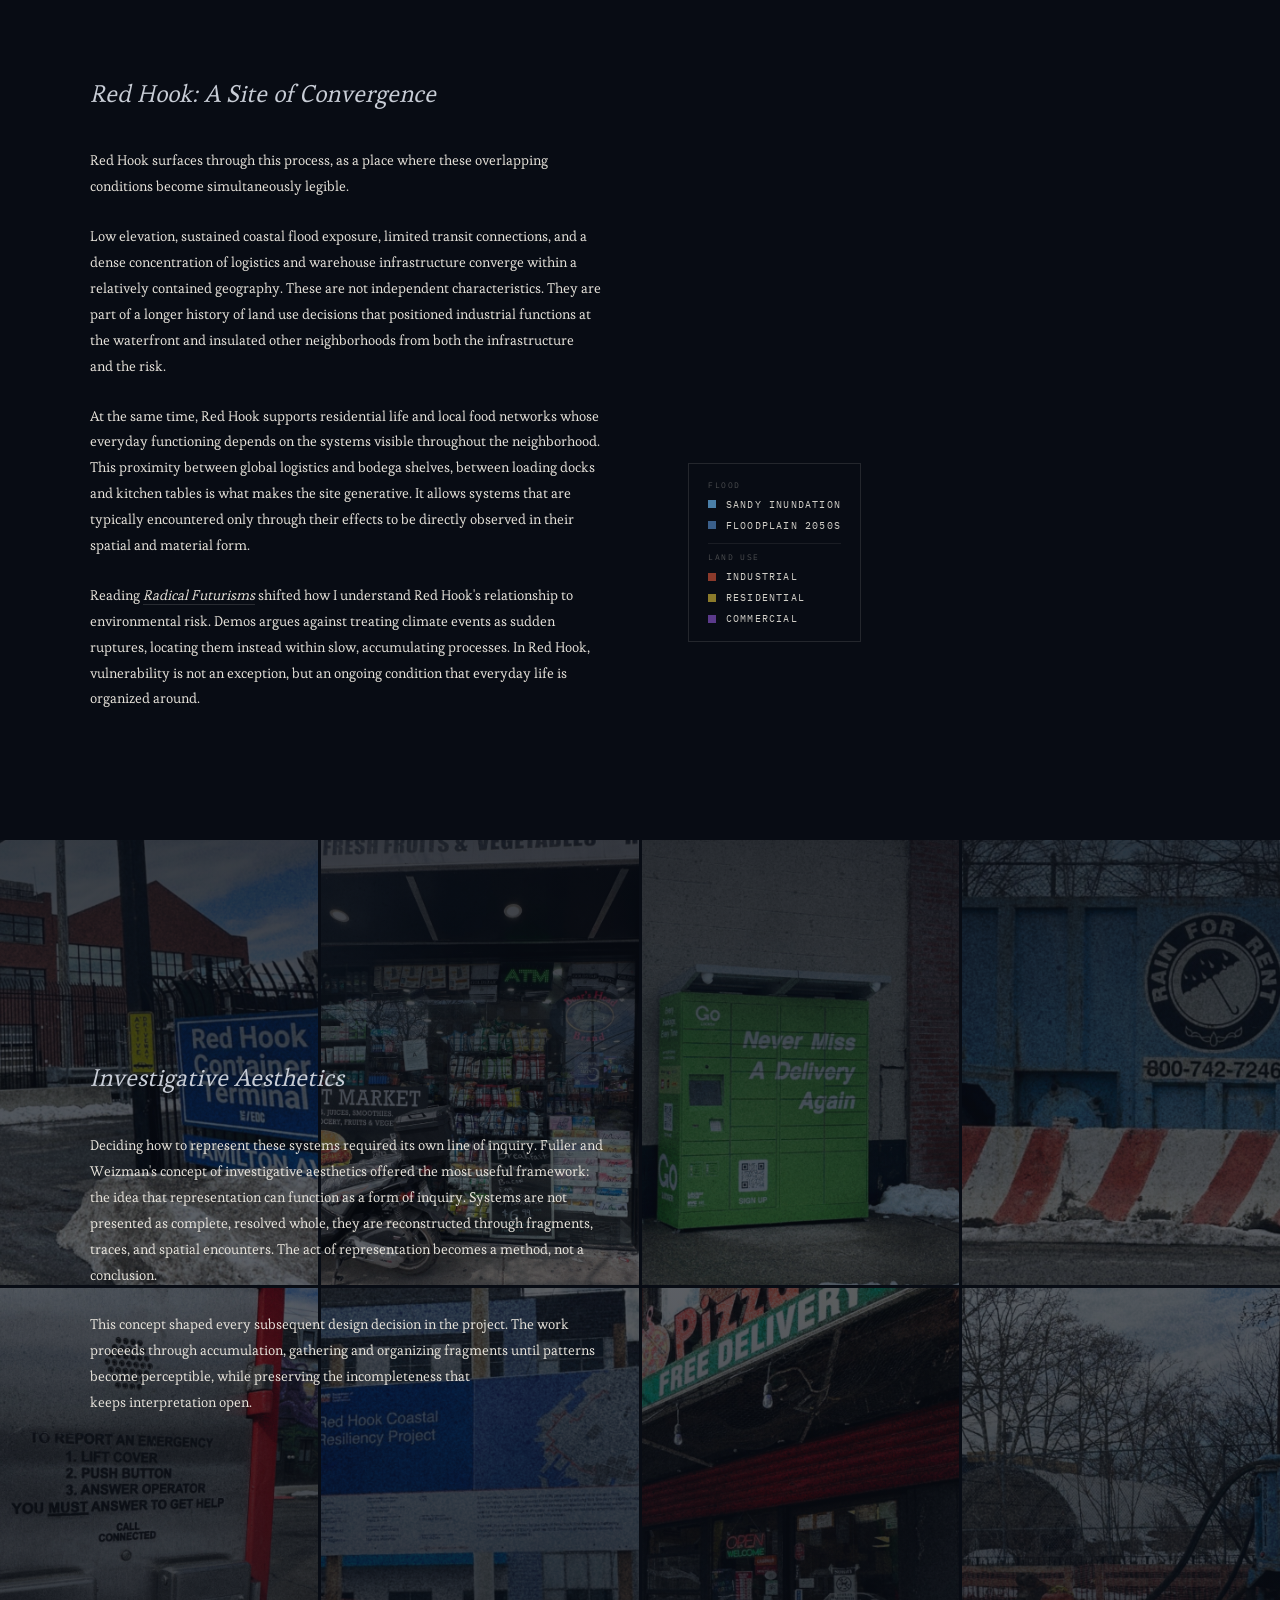
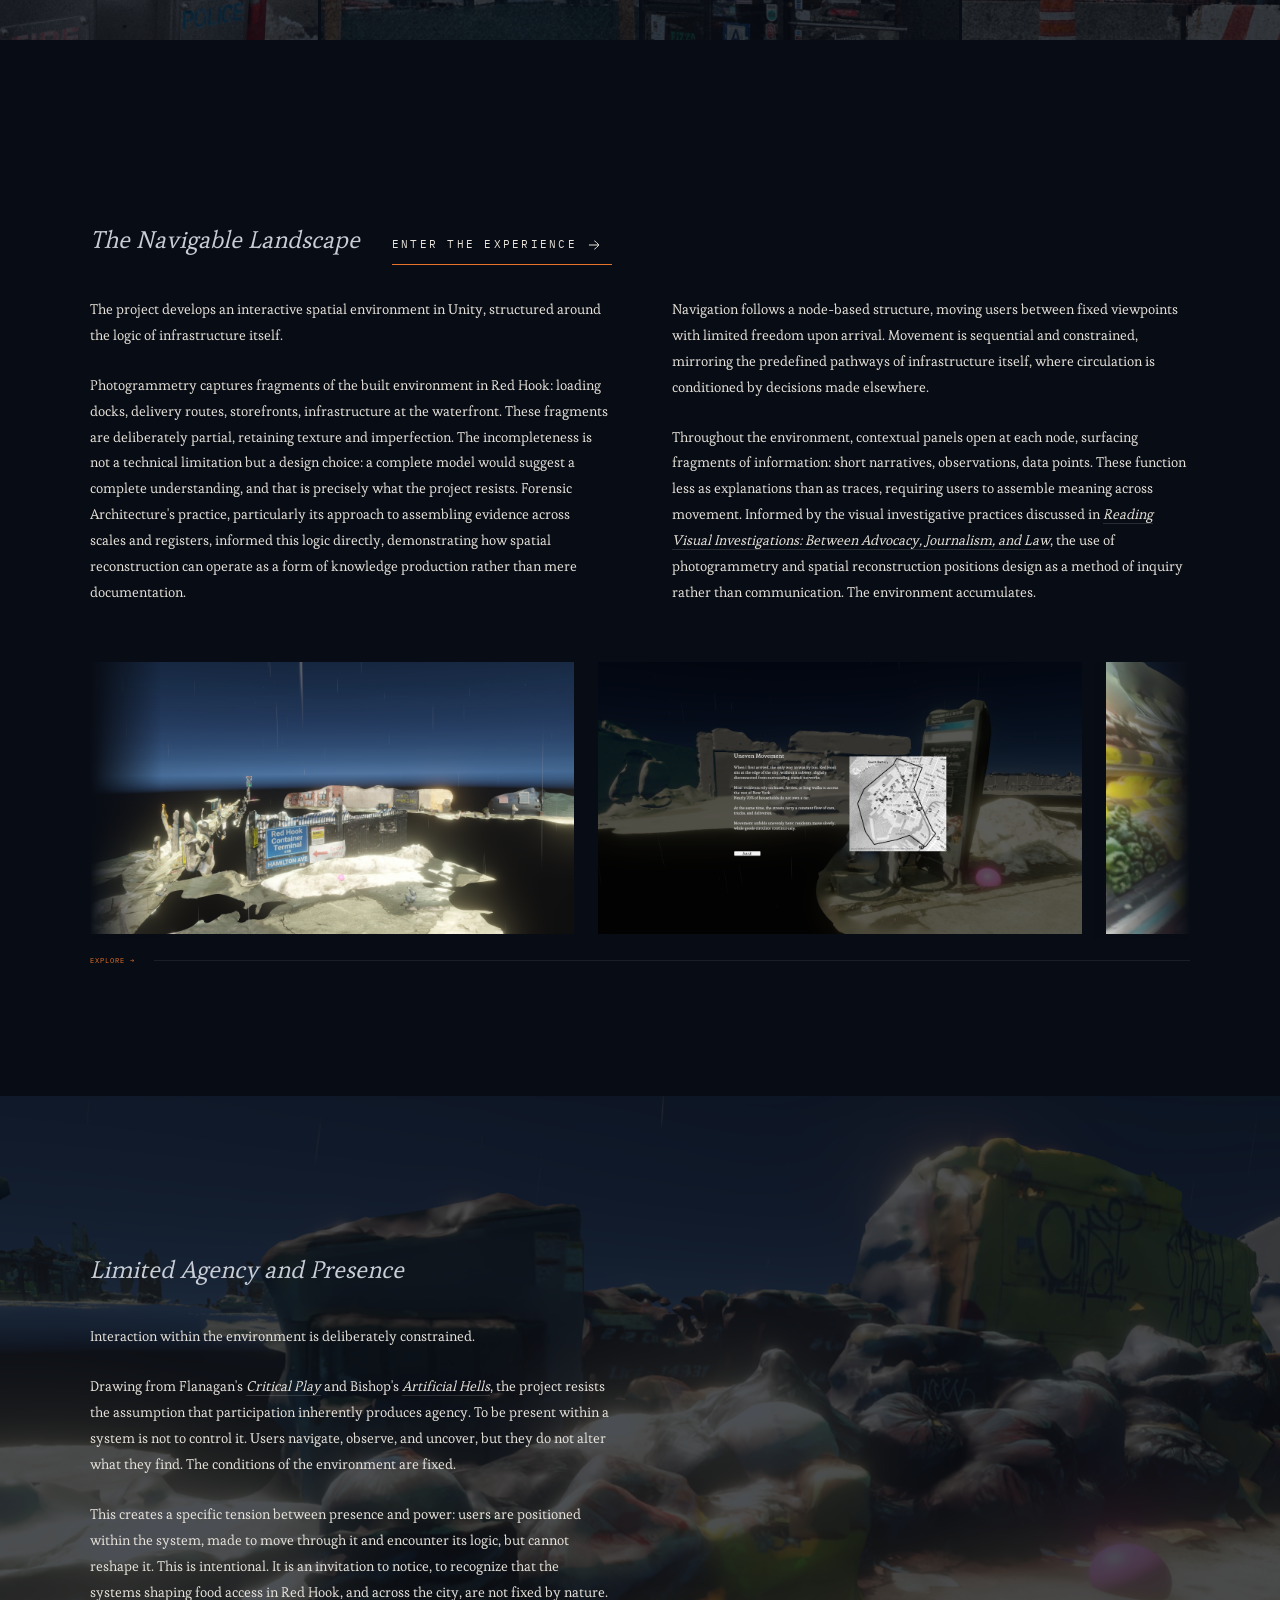
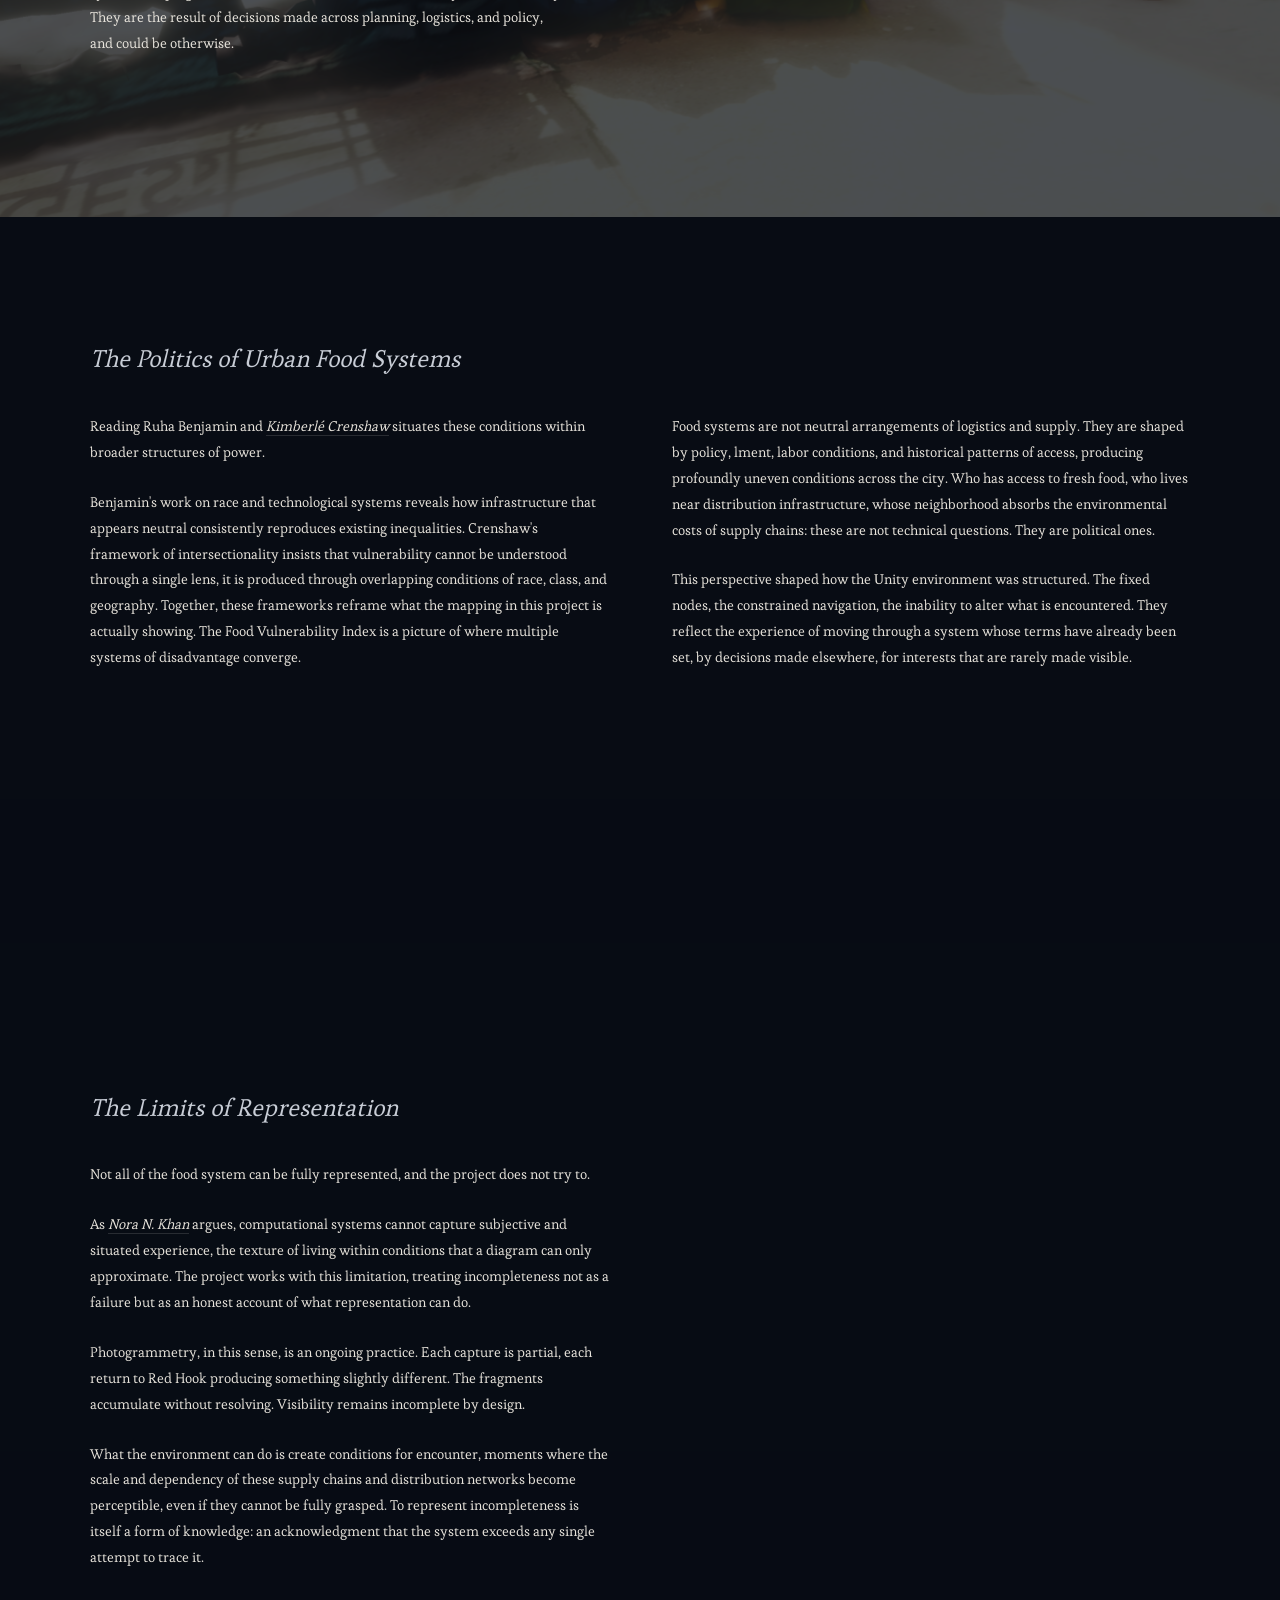
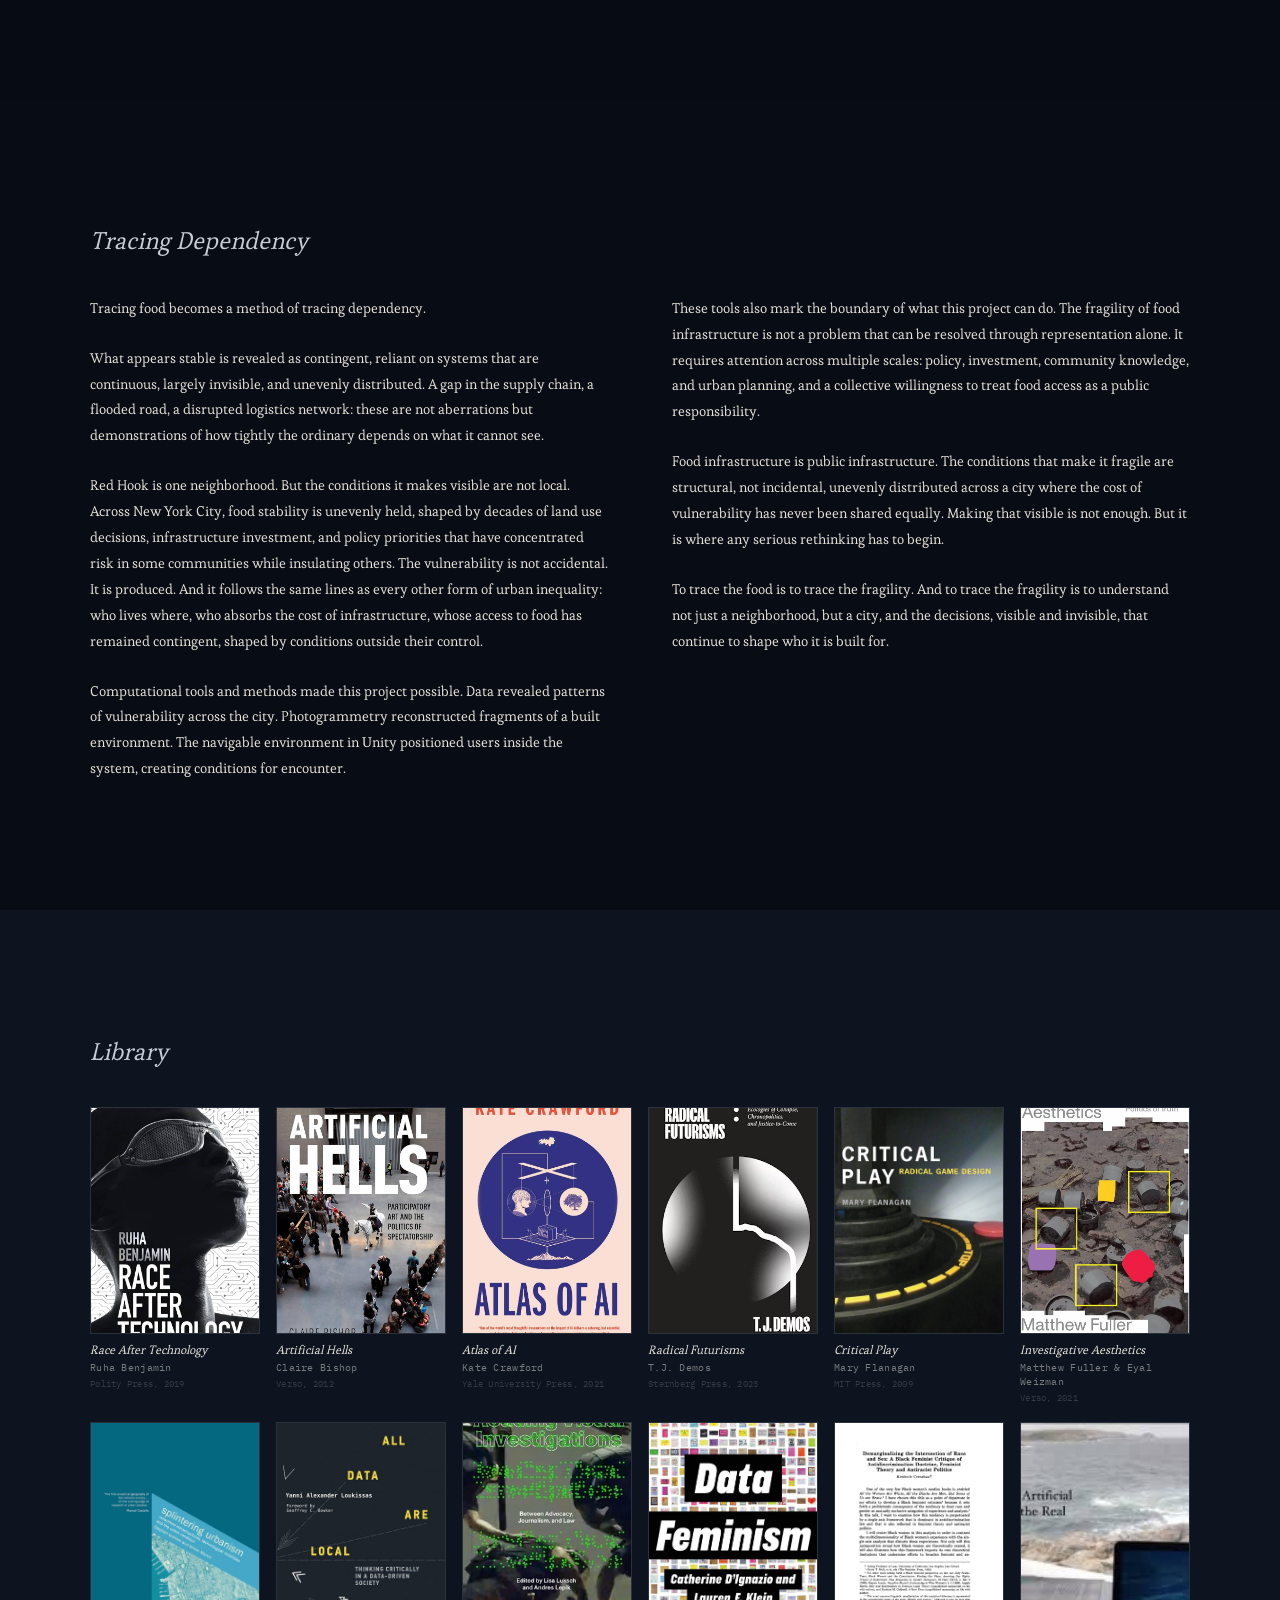
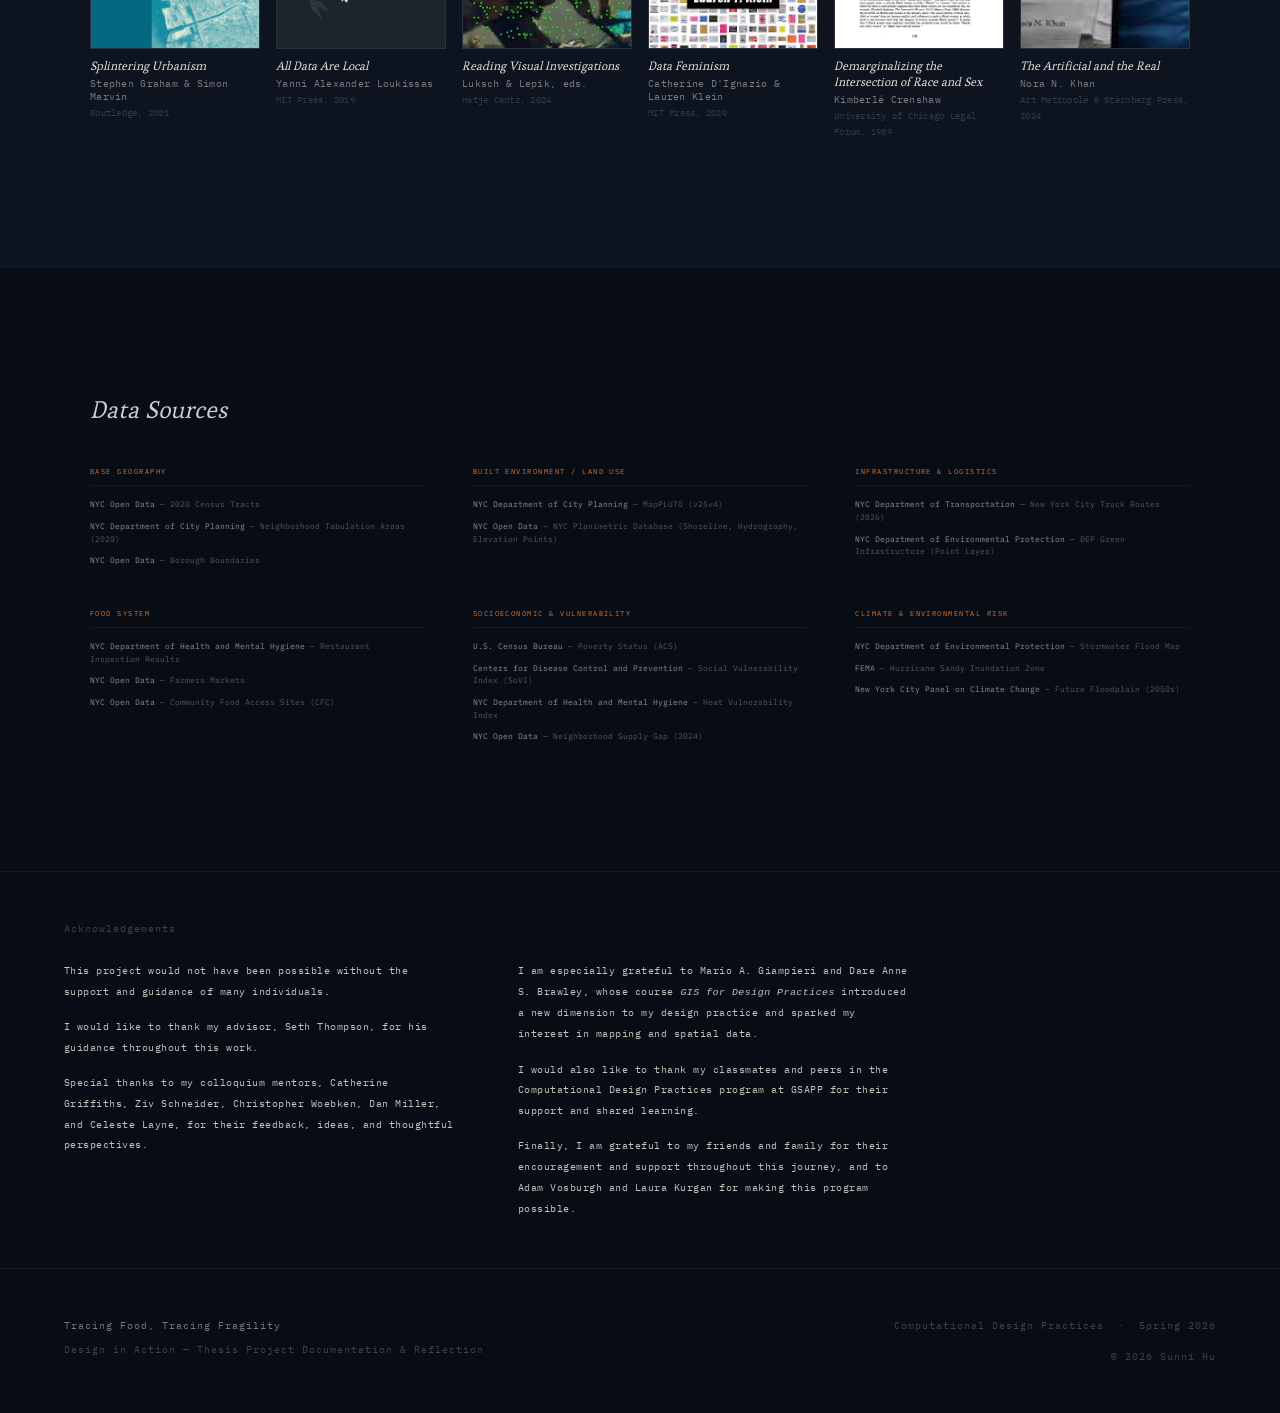
==== commit 19428a30: "upadte" ====
--- a/index.html
+++ b/index.html
@@ -661,9 +661,10 @@
             <div class="ack-body">
                 <p>This project would not have been possible without the support and guidance of many individuals.</p>
                 <p>I would like to thank my advisor, Seth Thompson, for his guidance throughout this work.</p>
-                <p>Special thanks to my colloquium mentors — Catherine Griffiths, Ziv Schneider, Christopher Woebken, Dan Miller, and Celeste Layne — for their feedback, ideas, and thoughtful perspectives.</p>
+                <p>Special thanks to my colloquium mentors, Catherine Griffiths, Ziv Schneider, Christopher Woebken, Dan Miller, and Celeste Layne, for their feedback, ideas, and thoughtful perspectives.</p>
                 <p>I am especially grateful to Mario A. Giampieri and Dare Anne S. Brawley, whose course <em>GIS for Design Practices</em> introduced a new dimension to my design practice and sparked my interest in mapping and spatial data.</p>
-                <p>Finally, I would like to thank Adam Vosburgh and Laura Kurgan for making this program possible.</p>
+                <p>I would also like to thank my classmates and peers in the Computational Design Practices program at GSAPP for their support and shared learning.</p>
+                <p>Finally, I am grateful to my friends and family for their encouragement and support throughout this journey, and to Adam Vosburgh and Laura Kurgan for making this program possible.</p>
             </div>
         </div>
 
@@ -848,6 +849,38 @@
       }, 900);
     })();
 
+    // ── Custom cursor ─────────────────────────────────────────────
+    (function () {
+        const dot = document.getElementById('custom-cursor');
+        const HALF = 4; // half of 8px dot
+        let mouseX = 0, mouseY = 0;
+        let curX = 0, curY = 0;
+
+        document.addEventListener('mousemove', (e) => {
+            mouseX = e.clientX;
+            mouseY = e.clientY;
+            dot.classList.add('is-visible');
+        });
+
+        document.addEventListener('mouseleave', () => dot.classList.remove('is-visible'));
+        document.addEventListener('mouseenter', () => dot.classList.add('is-visible'));
+
+        function lerp(a, b, t) { return a + (b - a) * t; }
+
+        (function tick() {
+            curX = lerp(curX, mouseX, 0.18);
+            curY = lerp(curY, mouseY, 0.18);
+            dot.style.transform = `translate(${curX - HALF}px, ${curY - HALF}px)`;
+            requestAnimationFrame(tick);
+        })();
+
+        const hoverTargets = 'a, button, [role="button"], label, .book-ref, .nav-dot, .chapter-dot';
+        document.querySelectorAll(hoverTargets).forEach(el => {
+            el.addEventListener('mouseenter', () => dot.classList.add('is-hovering'));
+            el.addEventListener('mouseleave', () => dot.classList.remove('is-hovering'));
+        });
+    })();
+
     const bookCursor    = document.getElementById('book-cursor');
     const bookCursorImg = document.getElementById('book-cursor-img');
 
--- a/styles.css
+++ b/styles.css
@@ -843,6 +843,29 @@
 }
 
 /* ================================================================
+   CUSTOM CURSOR
+================================================================ */
+html, html * { cursor: none !important; }
+
+#custom-cursor {
+    position: fixed;
+    top: 0;
+    left: 0;
+    width: 8px;
+    height: 8px;
+    background: var(--pink);
+    border-radius: 50%;
+    pointer-events: none;
+    z-index: 999999;
+    will-change: transform;
+    transition: scale 0.18s ease, opacity 0.3s ease;
+    opacity: 0;
+}
+
+#custom-cursor.is-visible  { opacity: 1; }
+#custom-cursor.is-hovering { scale: 2.75; }
+
+/* ================================================================
    ACKNOWLEDGEMENTS
 ================================================================ */
 #acknowledgements {
@@ -862,6 +885,8 @@
 
 .ack-body {
     max-width: 860px;
+    columns: 2;
+    column-gap: 3rem;
 }
 
 .ack-body p {
@@ -869,8 +894,13 @@
     font-size: 0.62rem;
     letter-spacing: 0.05em;
     line-height: 2.1;
-    color: rgba(232, 228, 220, 0.25);
+    color: rgba(232, 228, 220, 0.85);
     margin-bottom: 0.9rem;
+    break-inside: avoid;
+}
+
+@media (max-width: 640px) {
+    .ack-body { columns: 1; }
 }
 
 .ack-body p:last-child { margin-bottom: 0; }
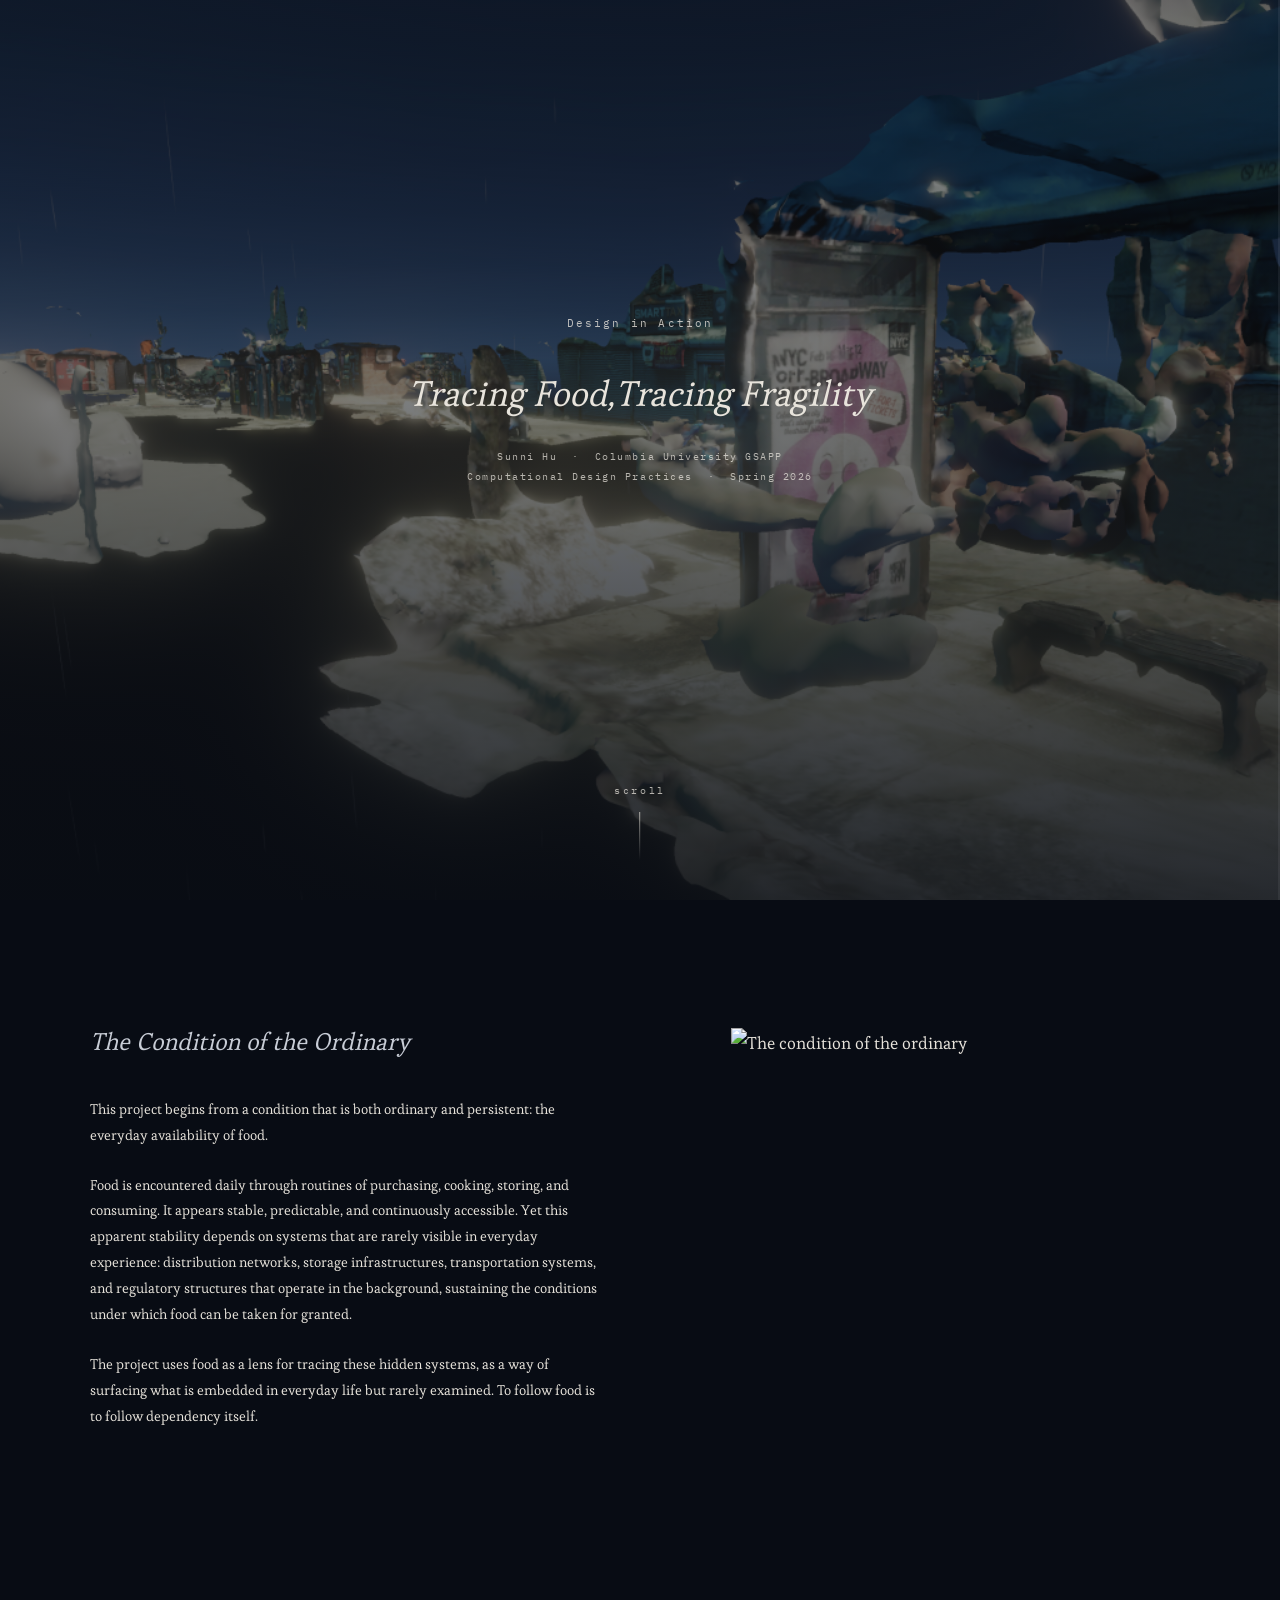
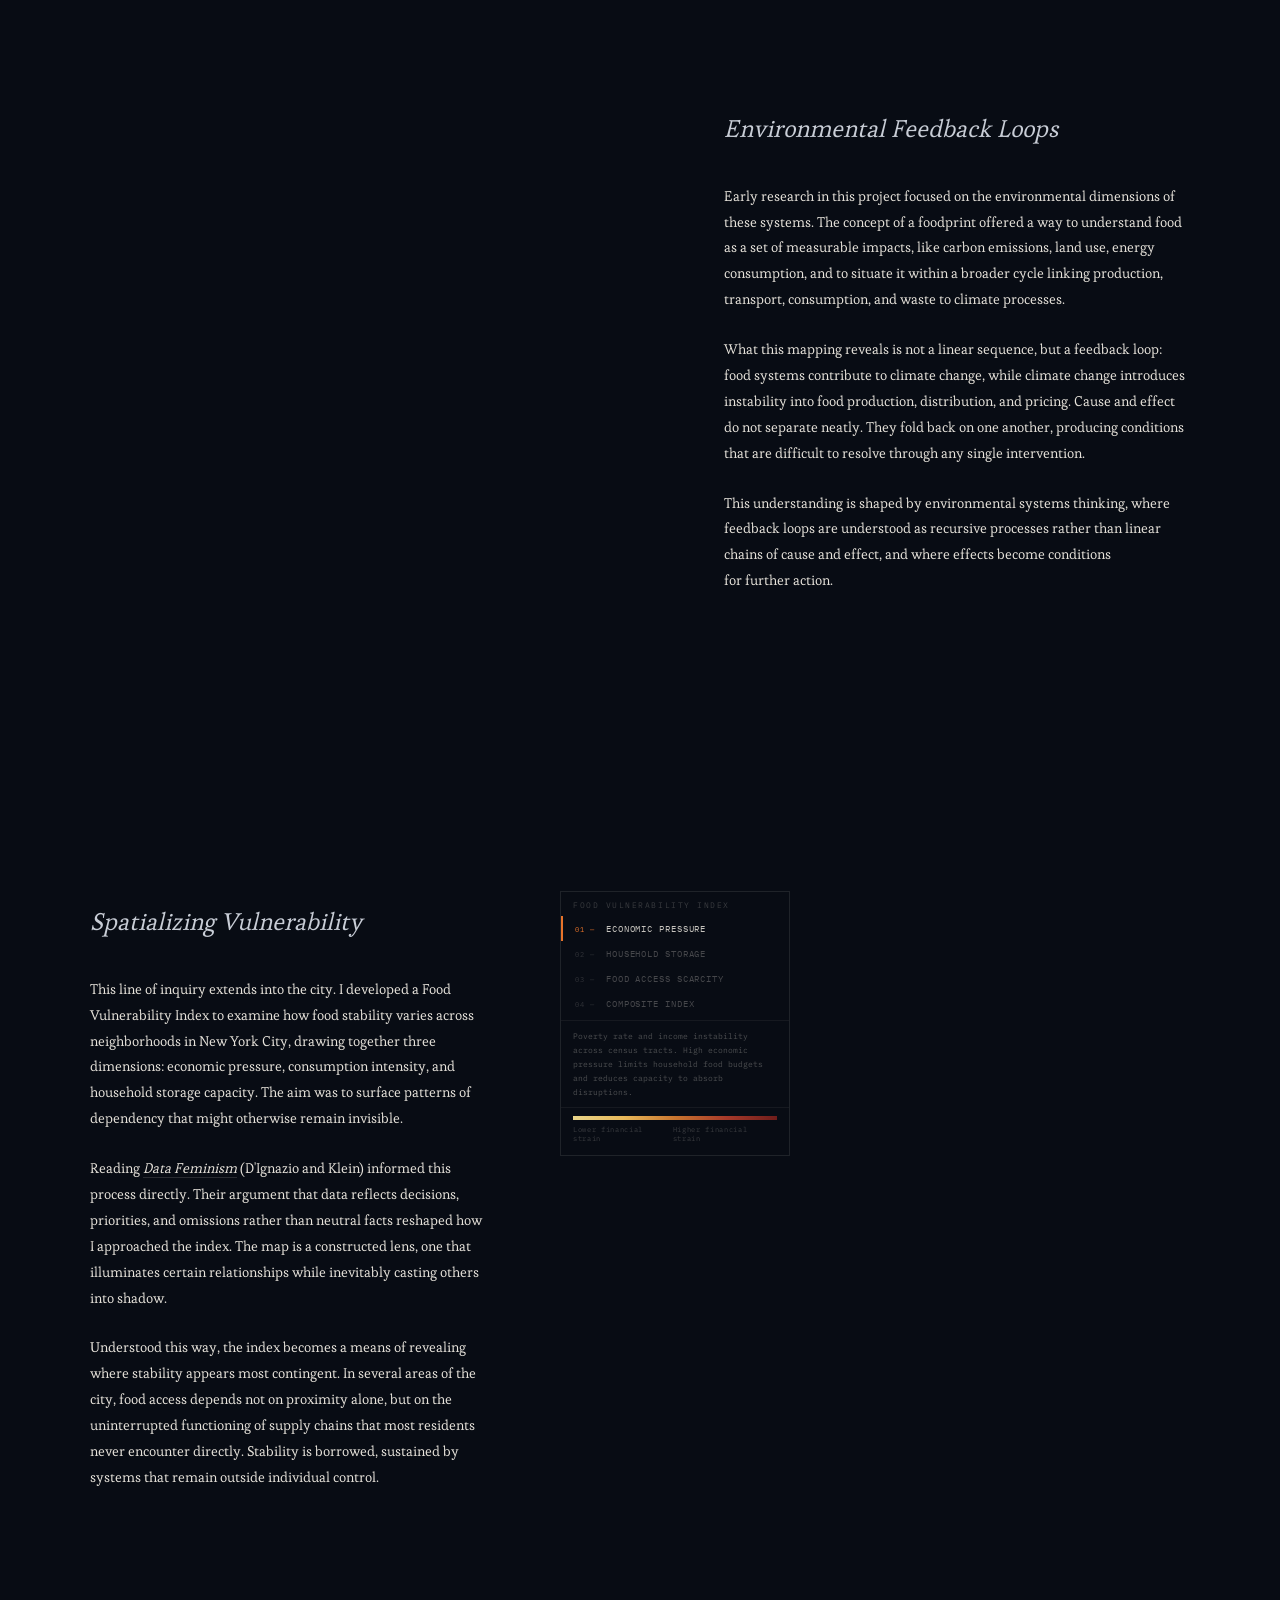
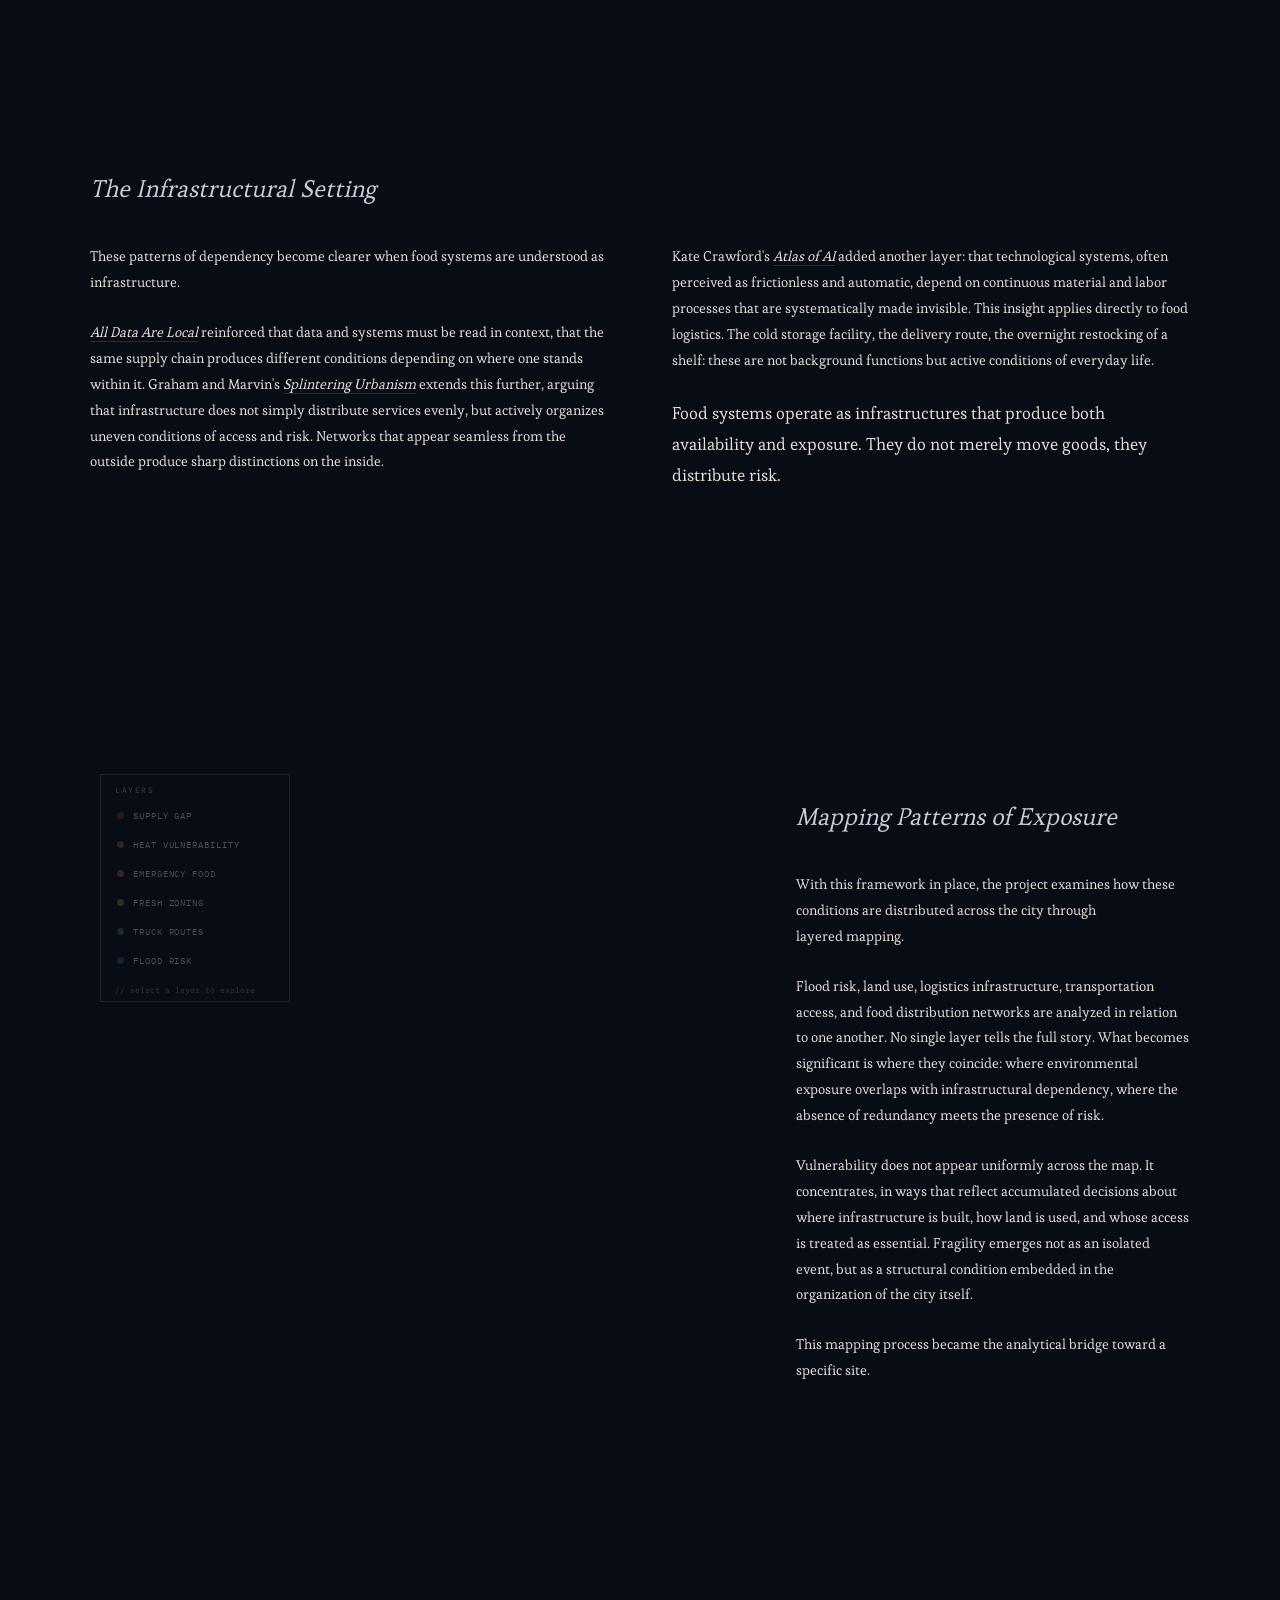
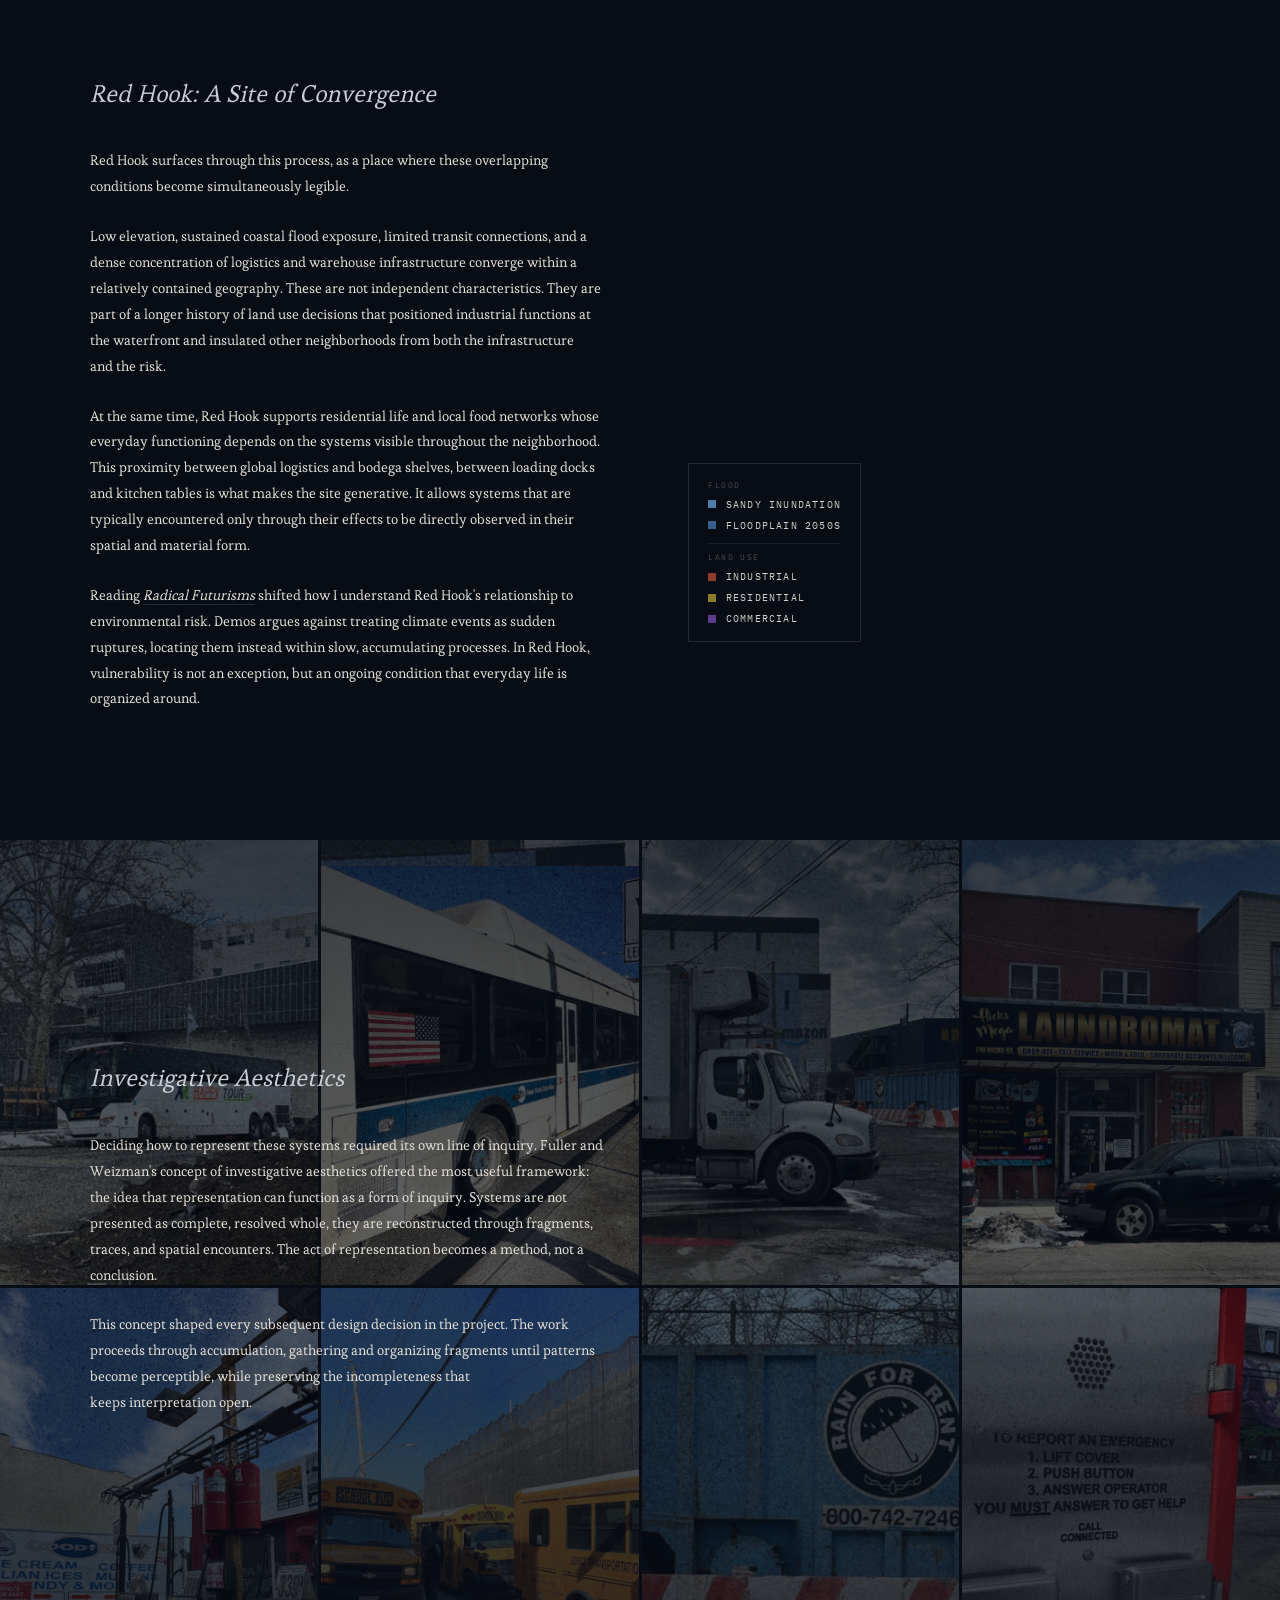
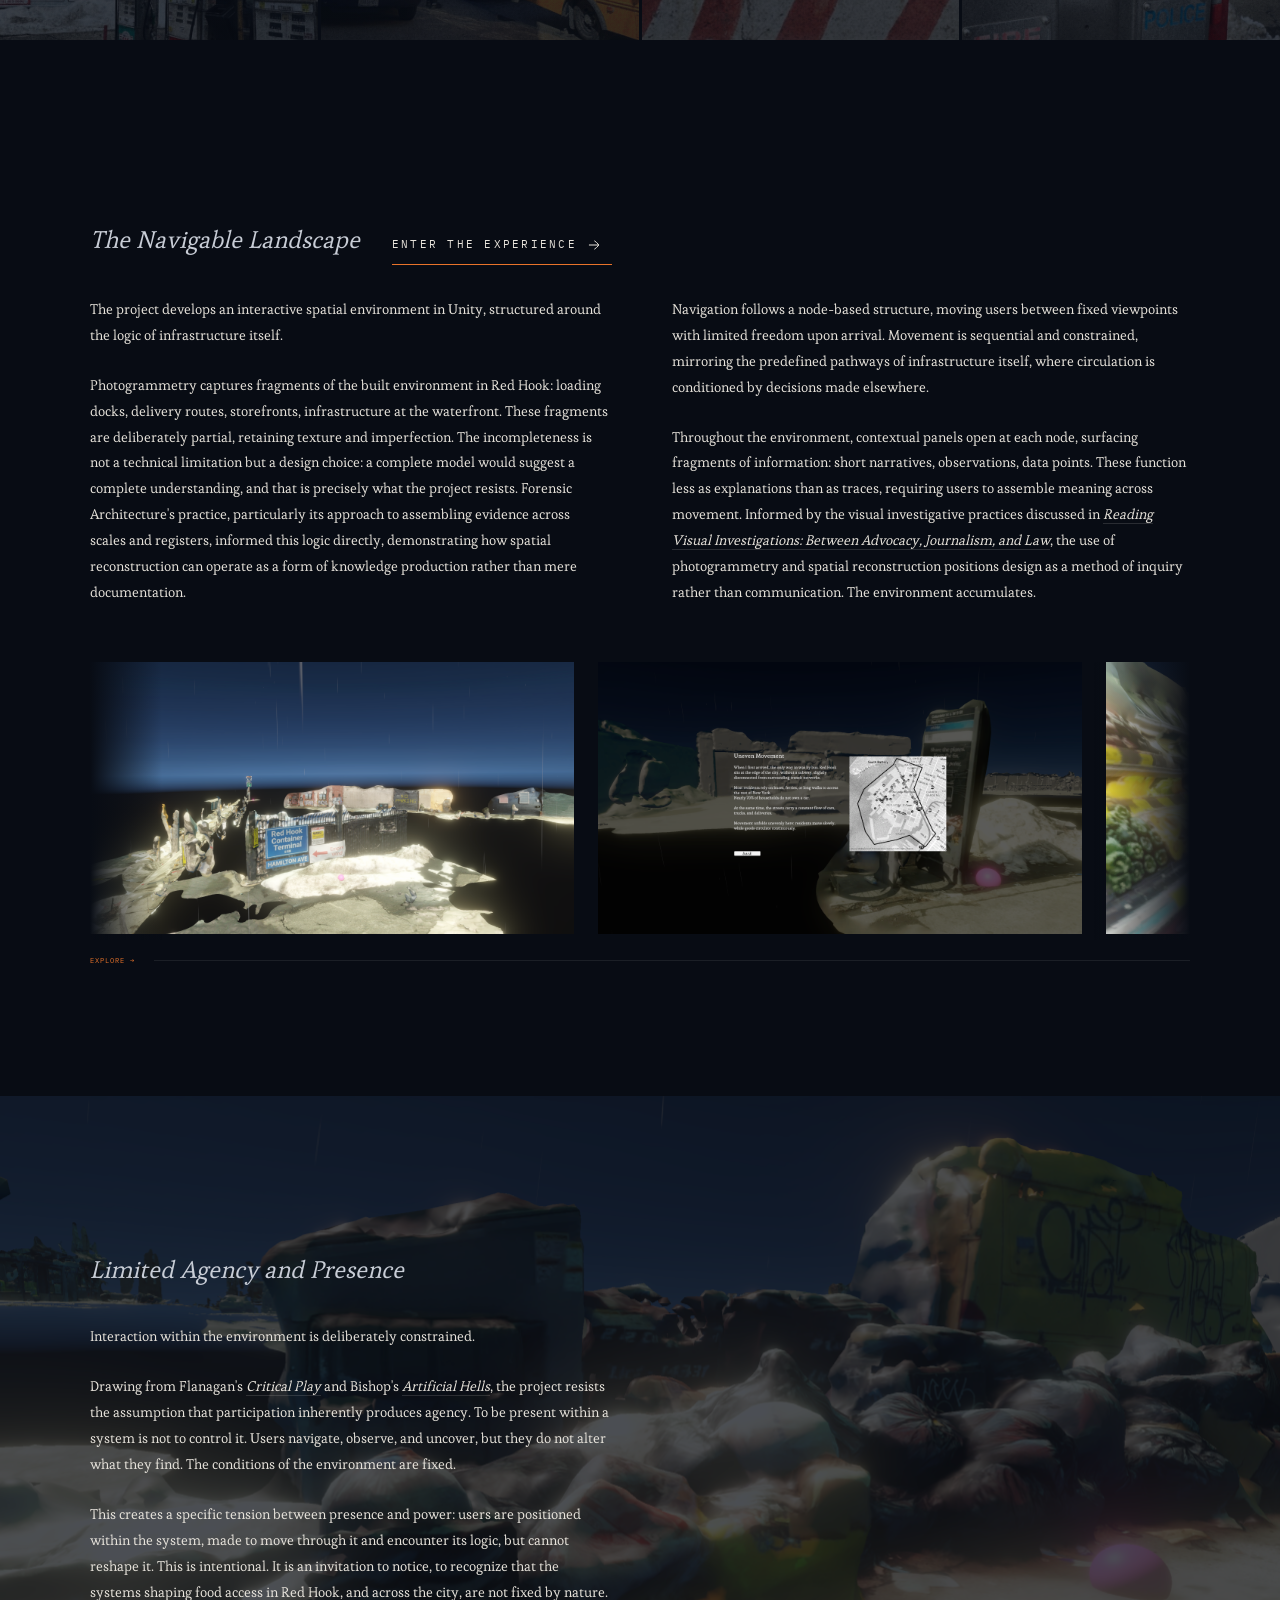
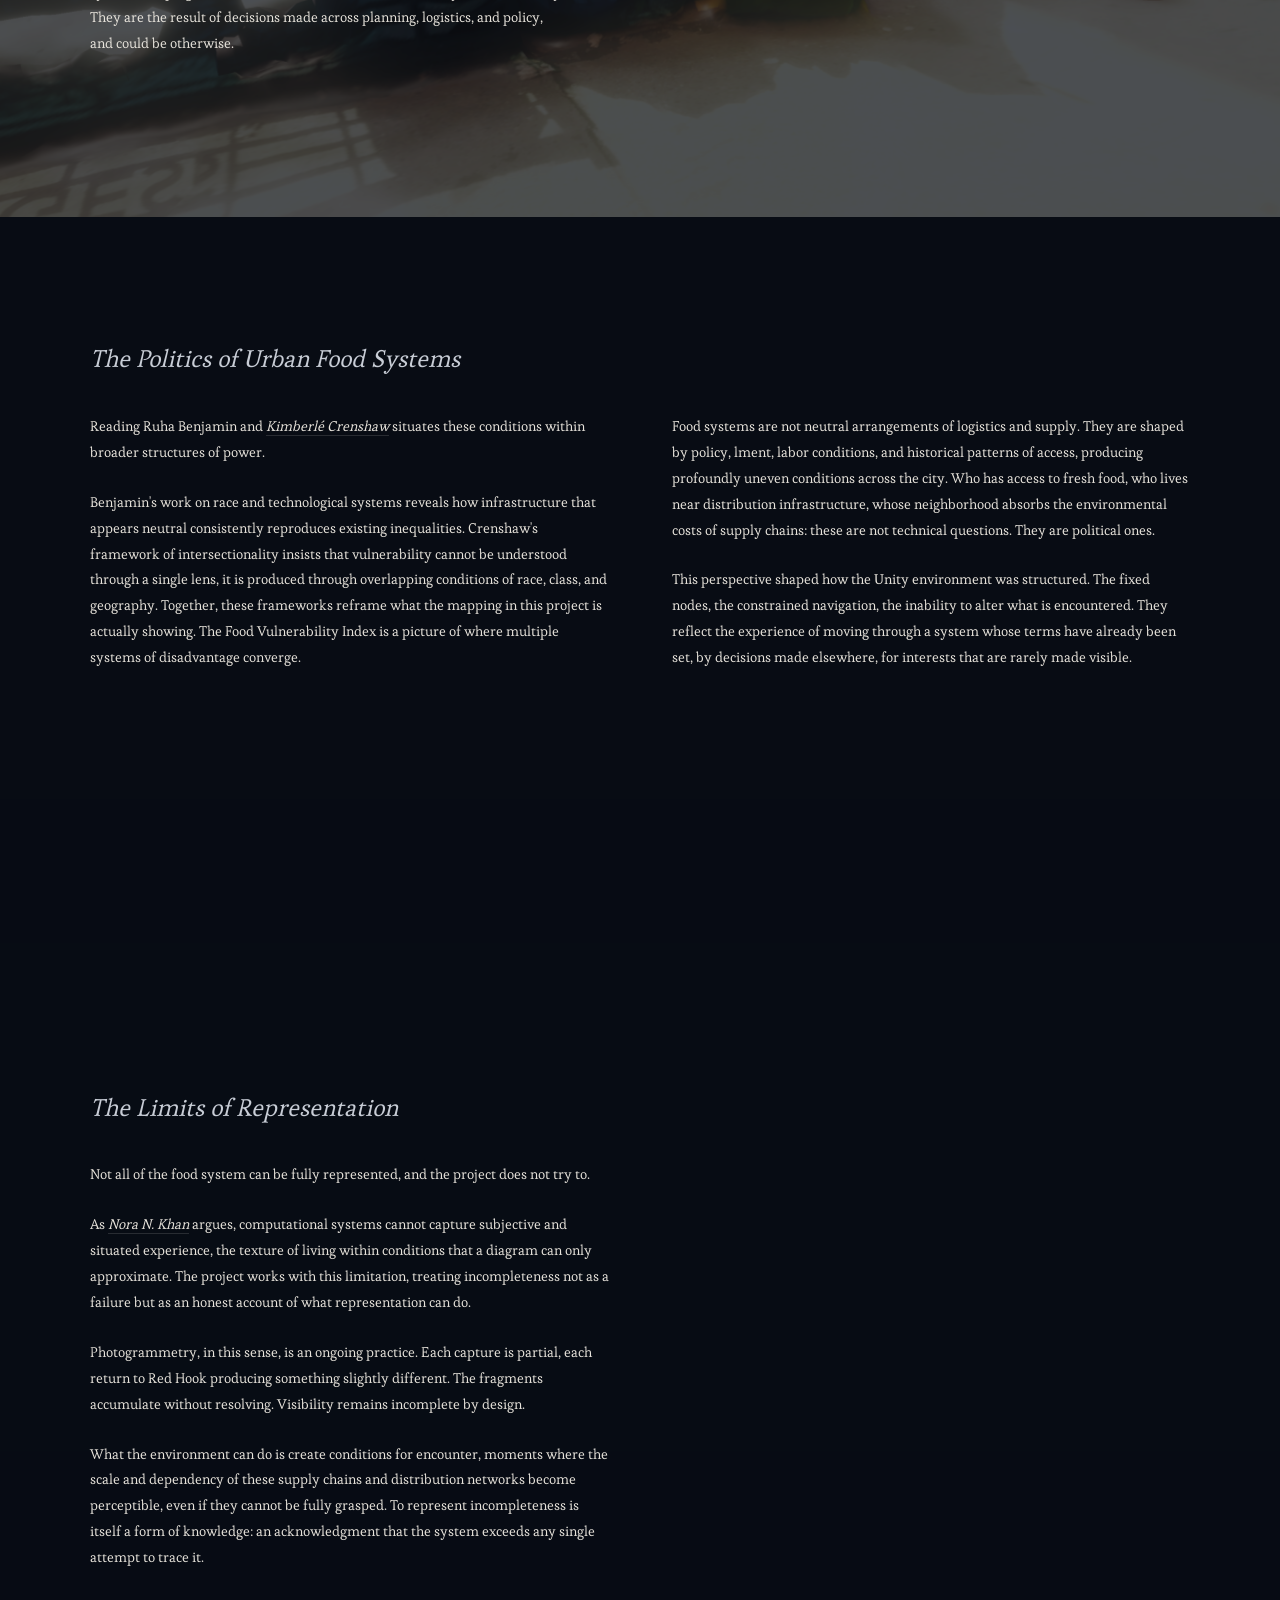
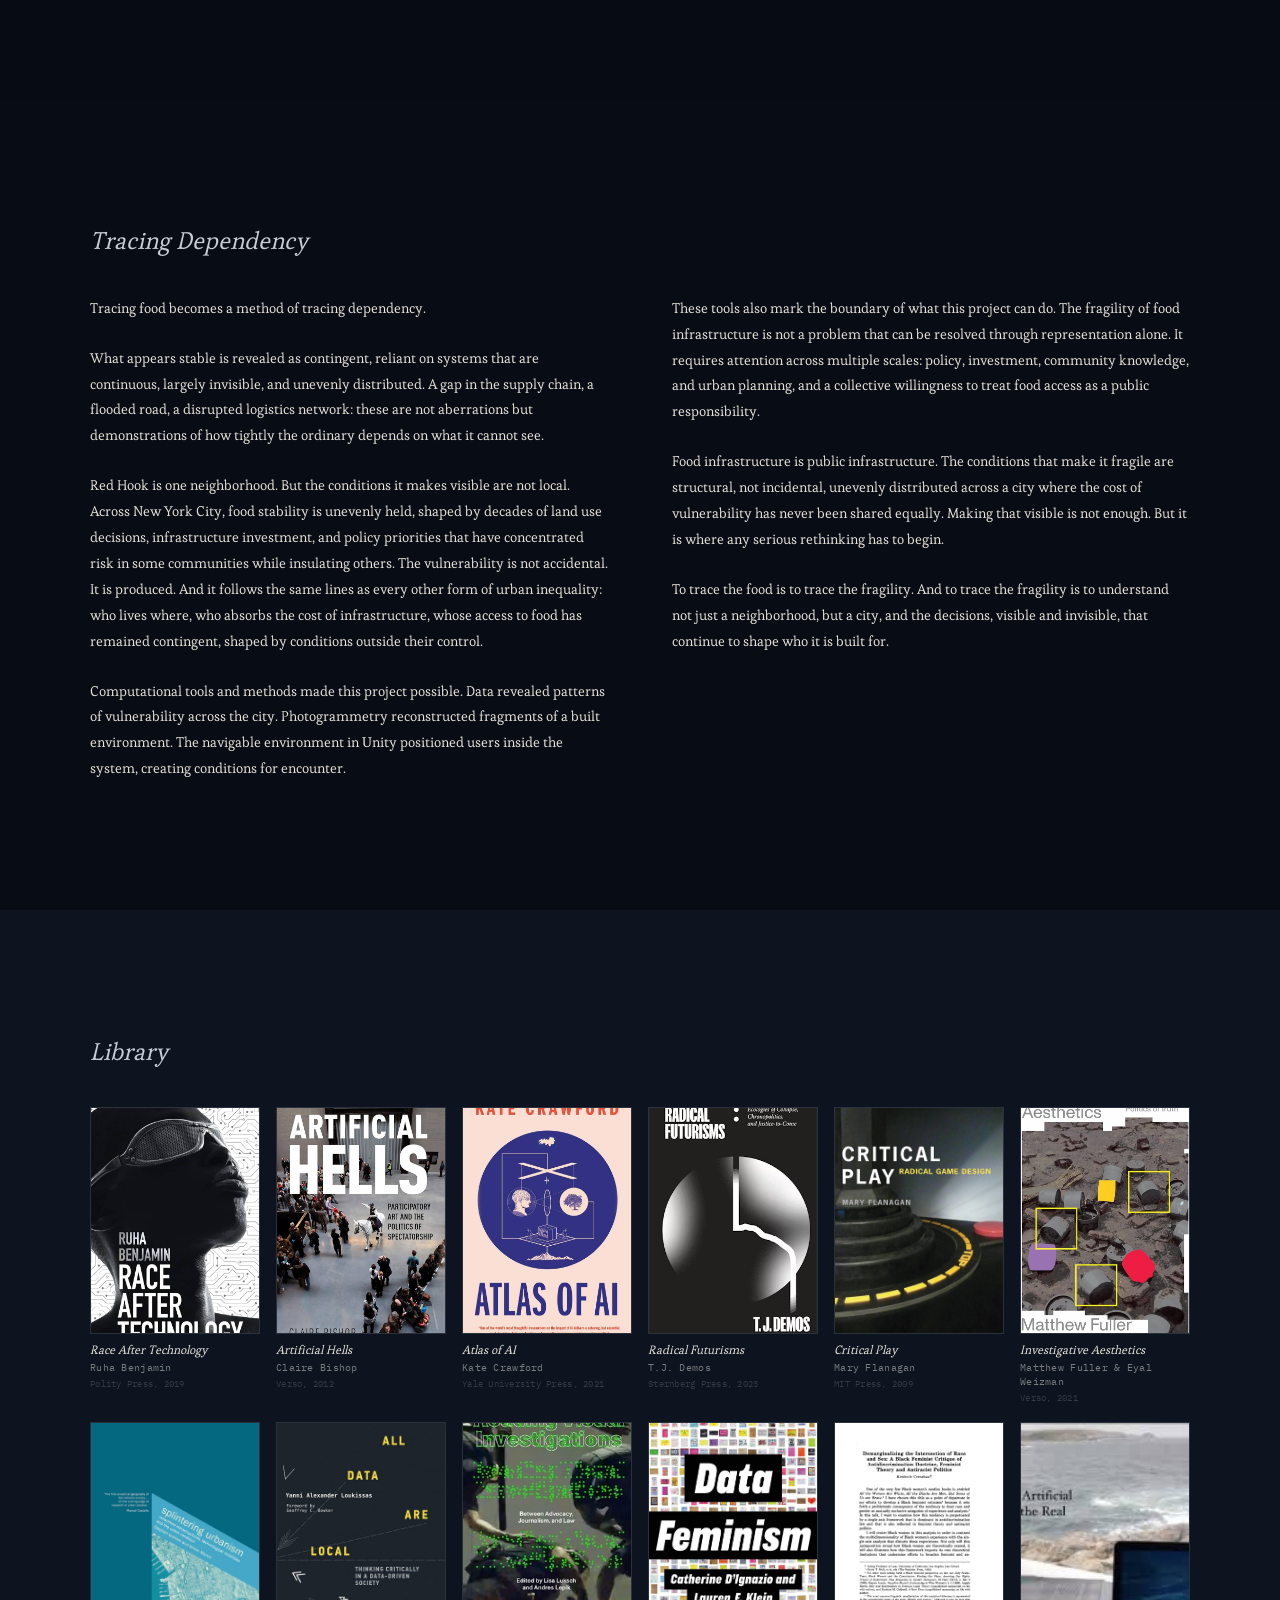
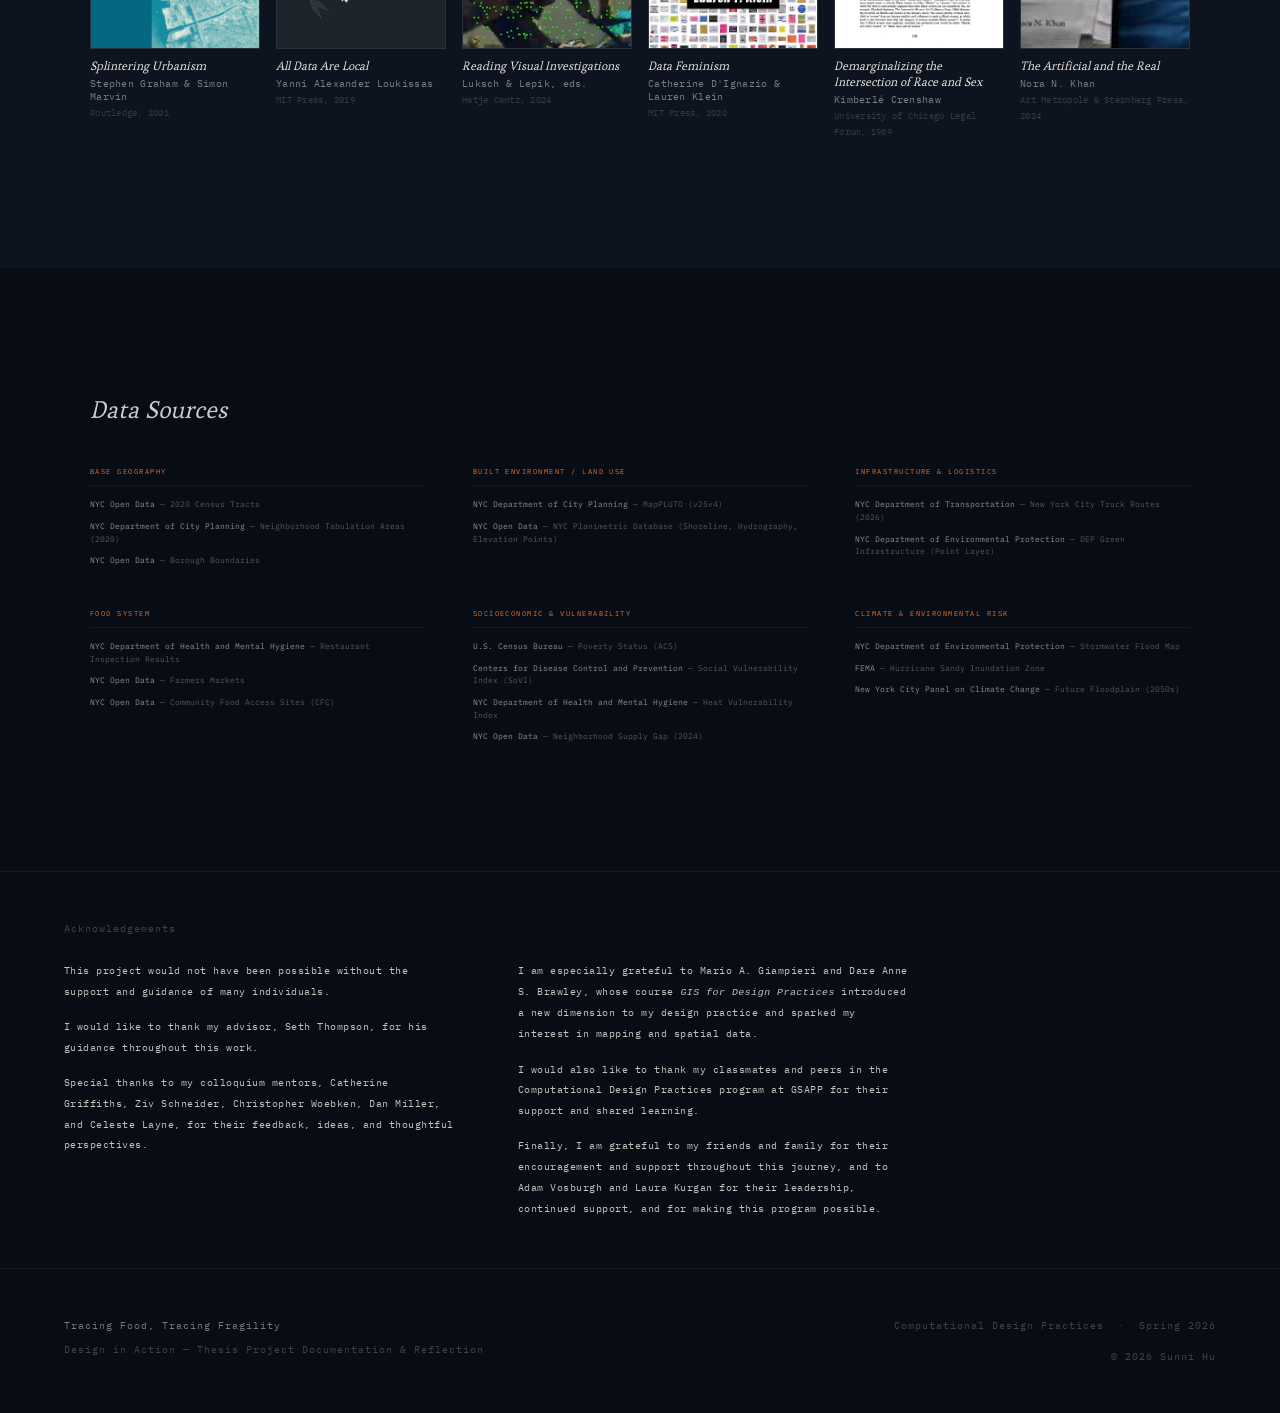
==== commit ad3b1e18: "Update index.html" ====
--- a/index.html
+++ b/index.html
@@ -664,7 +664,7 @@
                 <p>Special thanks to my colloquium mentors, Catherine Griffiths, Ziv Schneider, Christopher Woebken, Dan Miller, and Celeste Layne, for their feedback, ideas, and thoughtful perspectives.</p>
                 <p>I am especially grateful to Mario A. Giampieri and Dare Anne S. Brawley, whose course <em>GIS for Design Practices</em> introduced a new dimension to my design practice and sparked my interest in mapping and spatial data.</p>
                 <p>I would also like to thank my classmates and peers in the Computational Design Practices program at GSAPP for their support and shared learning.</p>
-                <p>Finally, I am grateful to my friends and family for their encouragement and support throughout this journey, and to Adam Vosburgh and Laura Kurgan for making this program possible.</p>
+                <p>Finally, I am grateful to my friends and family for their encouragement and support throughout this journey, and to Adam Vosburgh and Laura Kurgan for their leadership, continued support, and for making this program possible.</p>
             </div>
         </div>
 
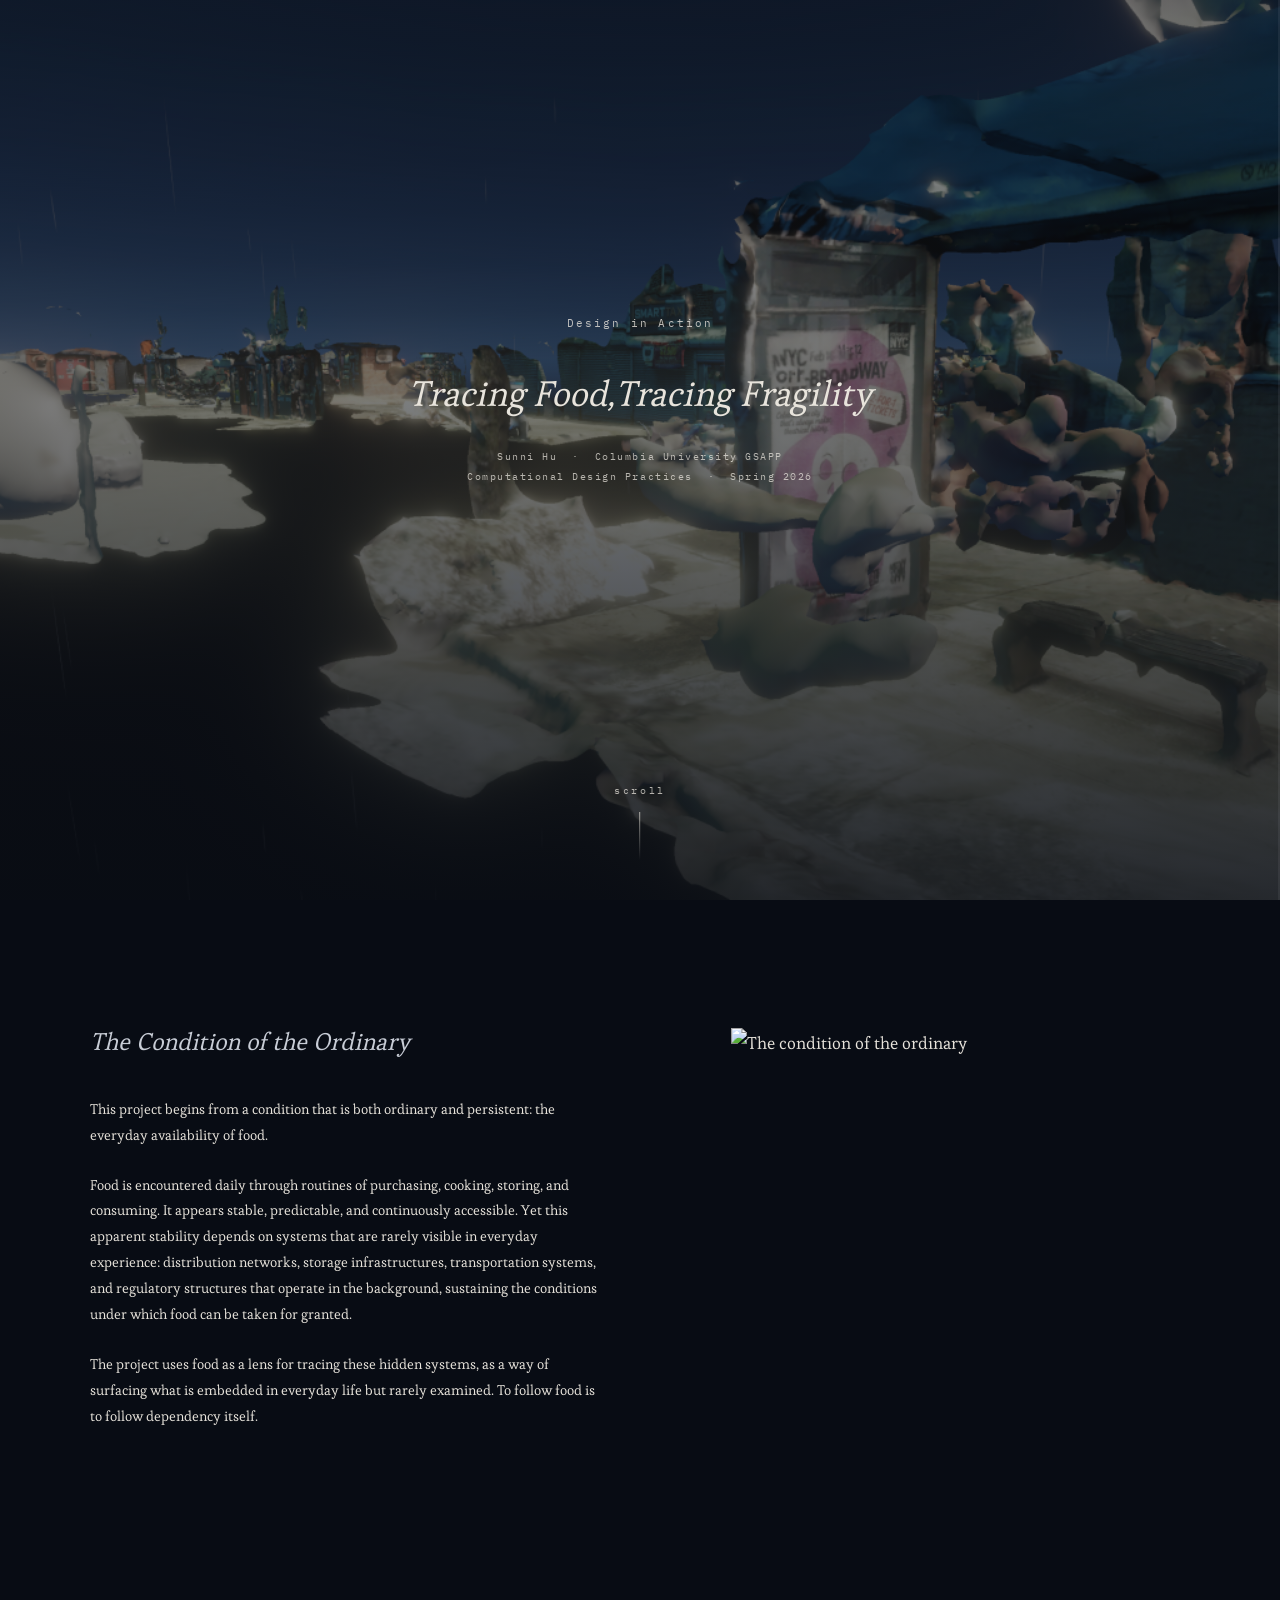
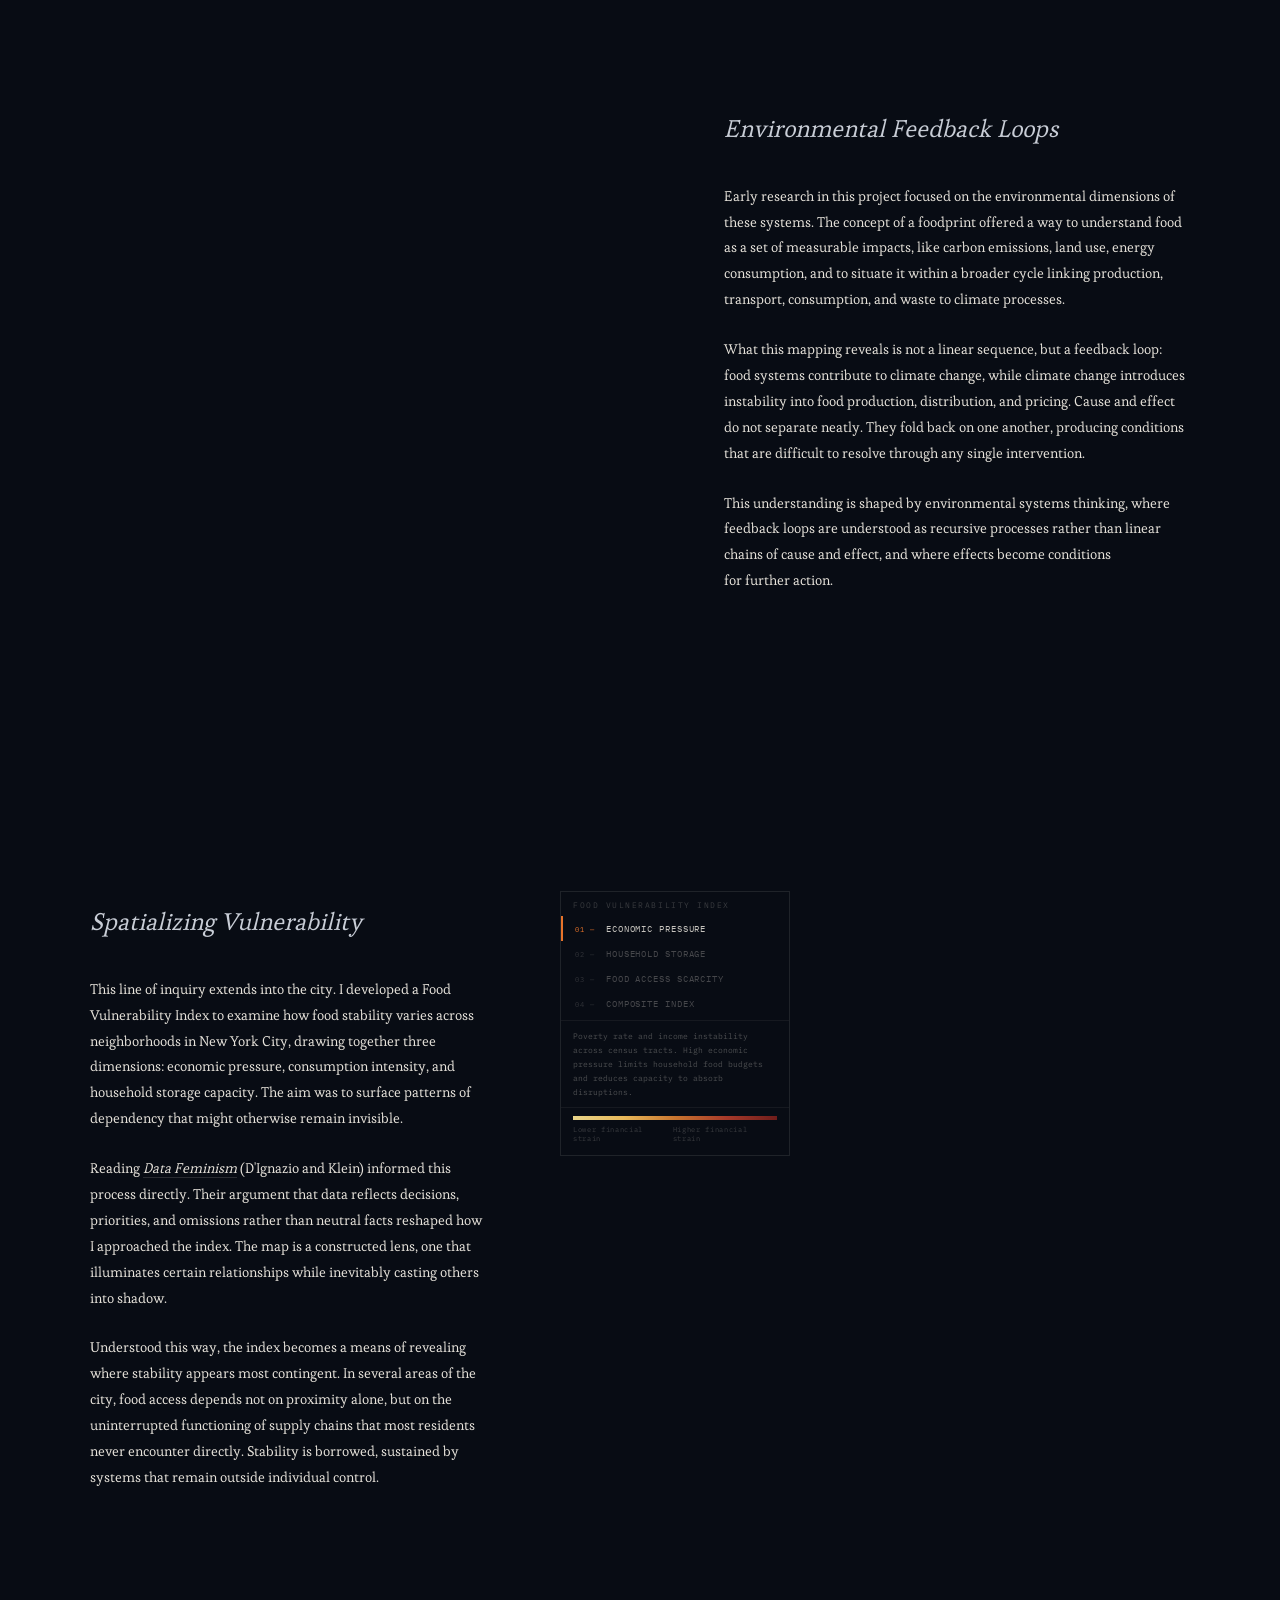
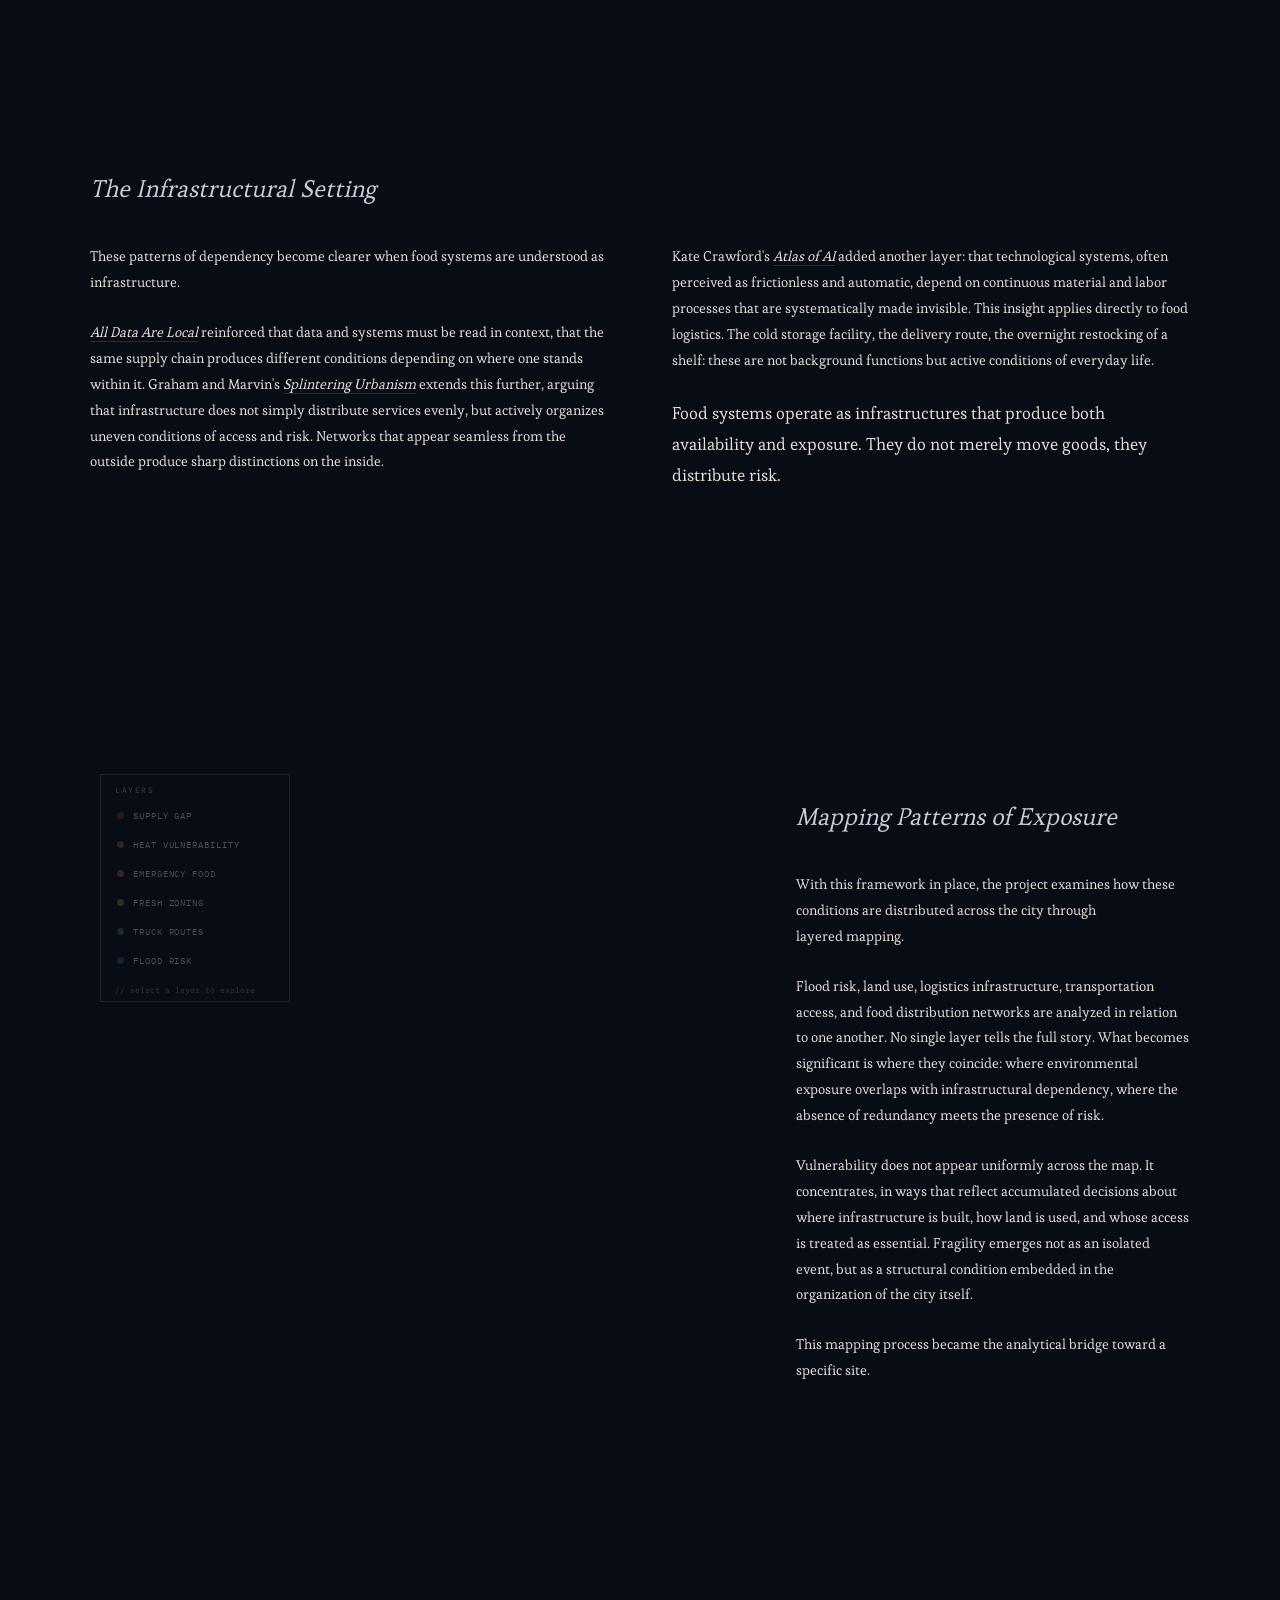
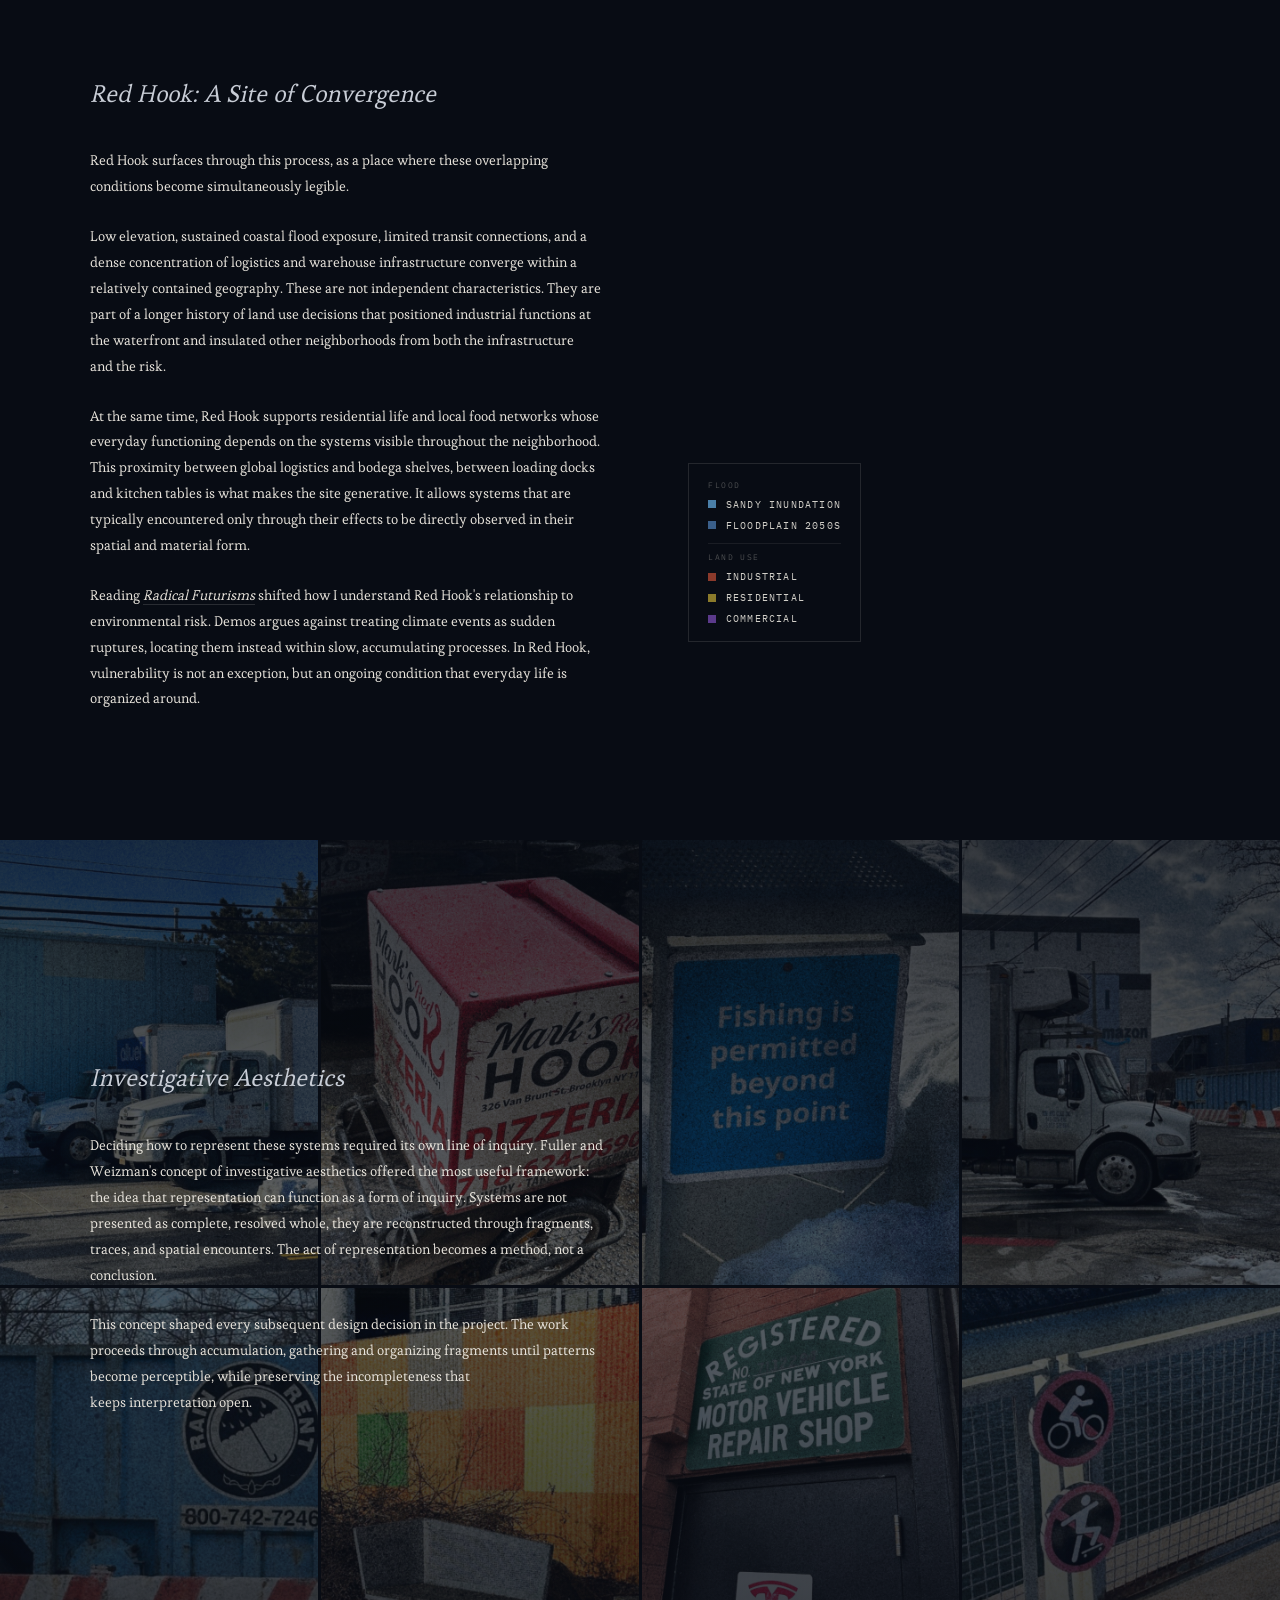
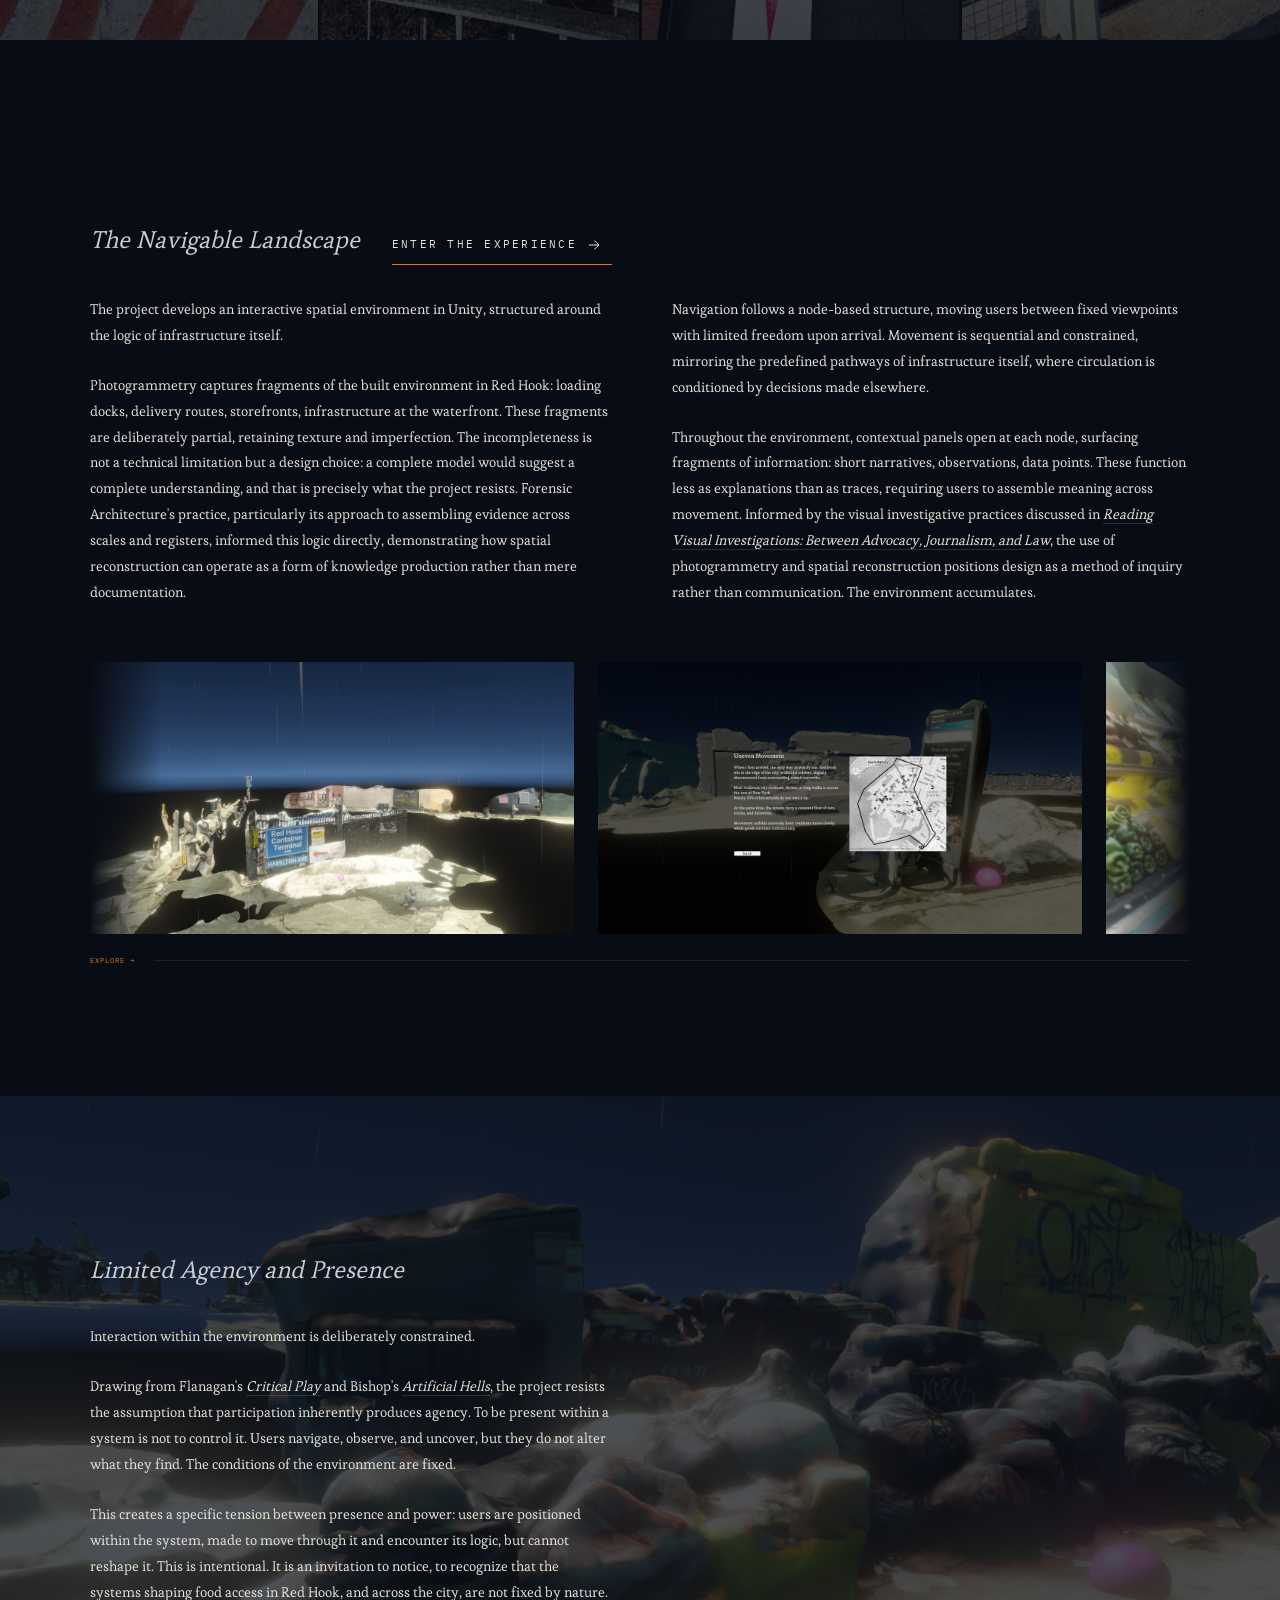
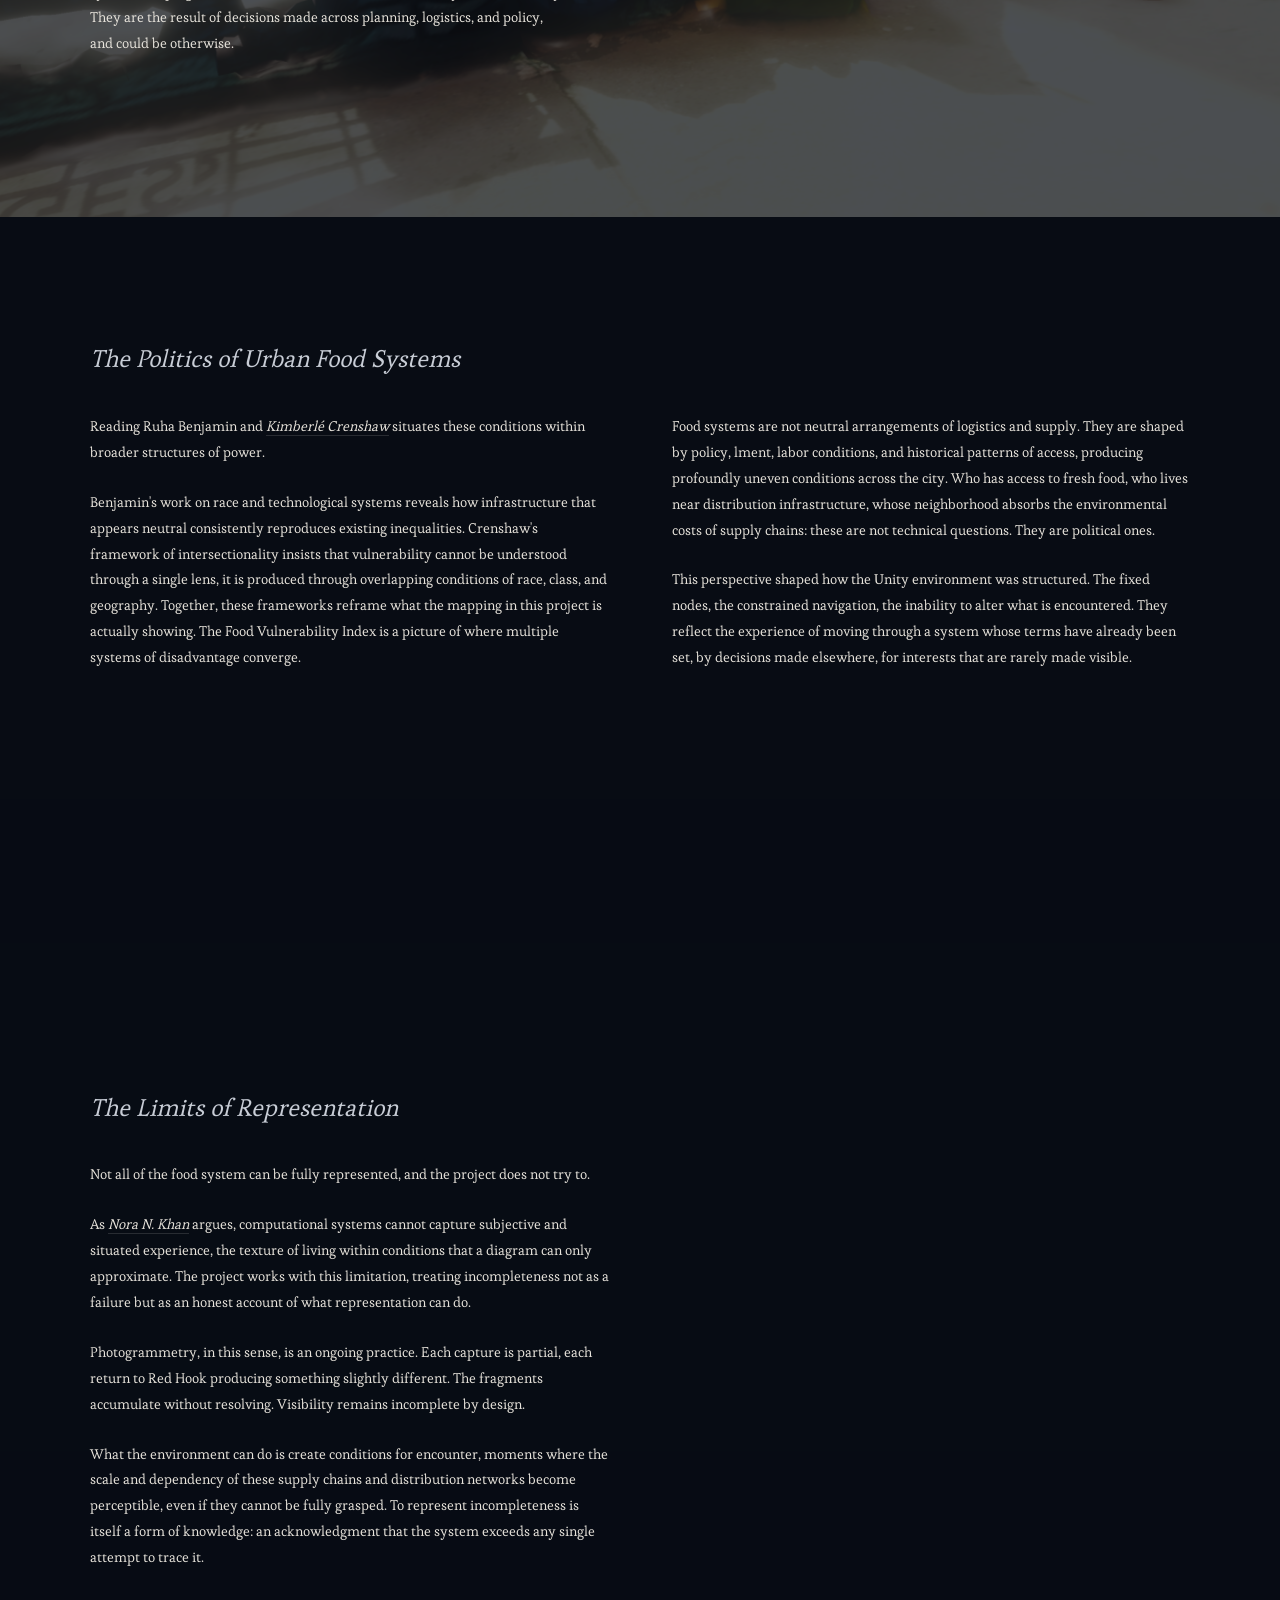
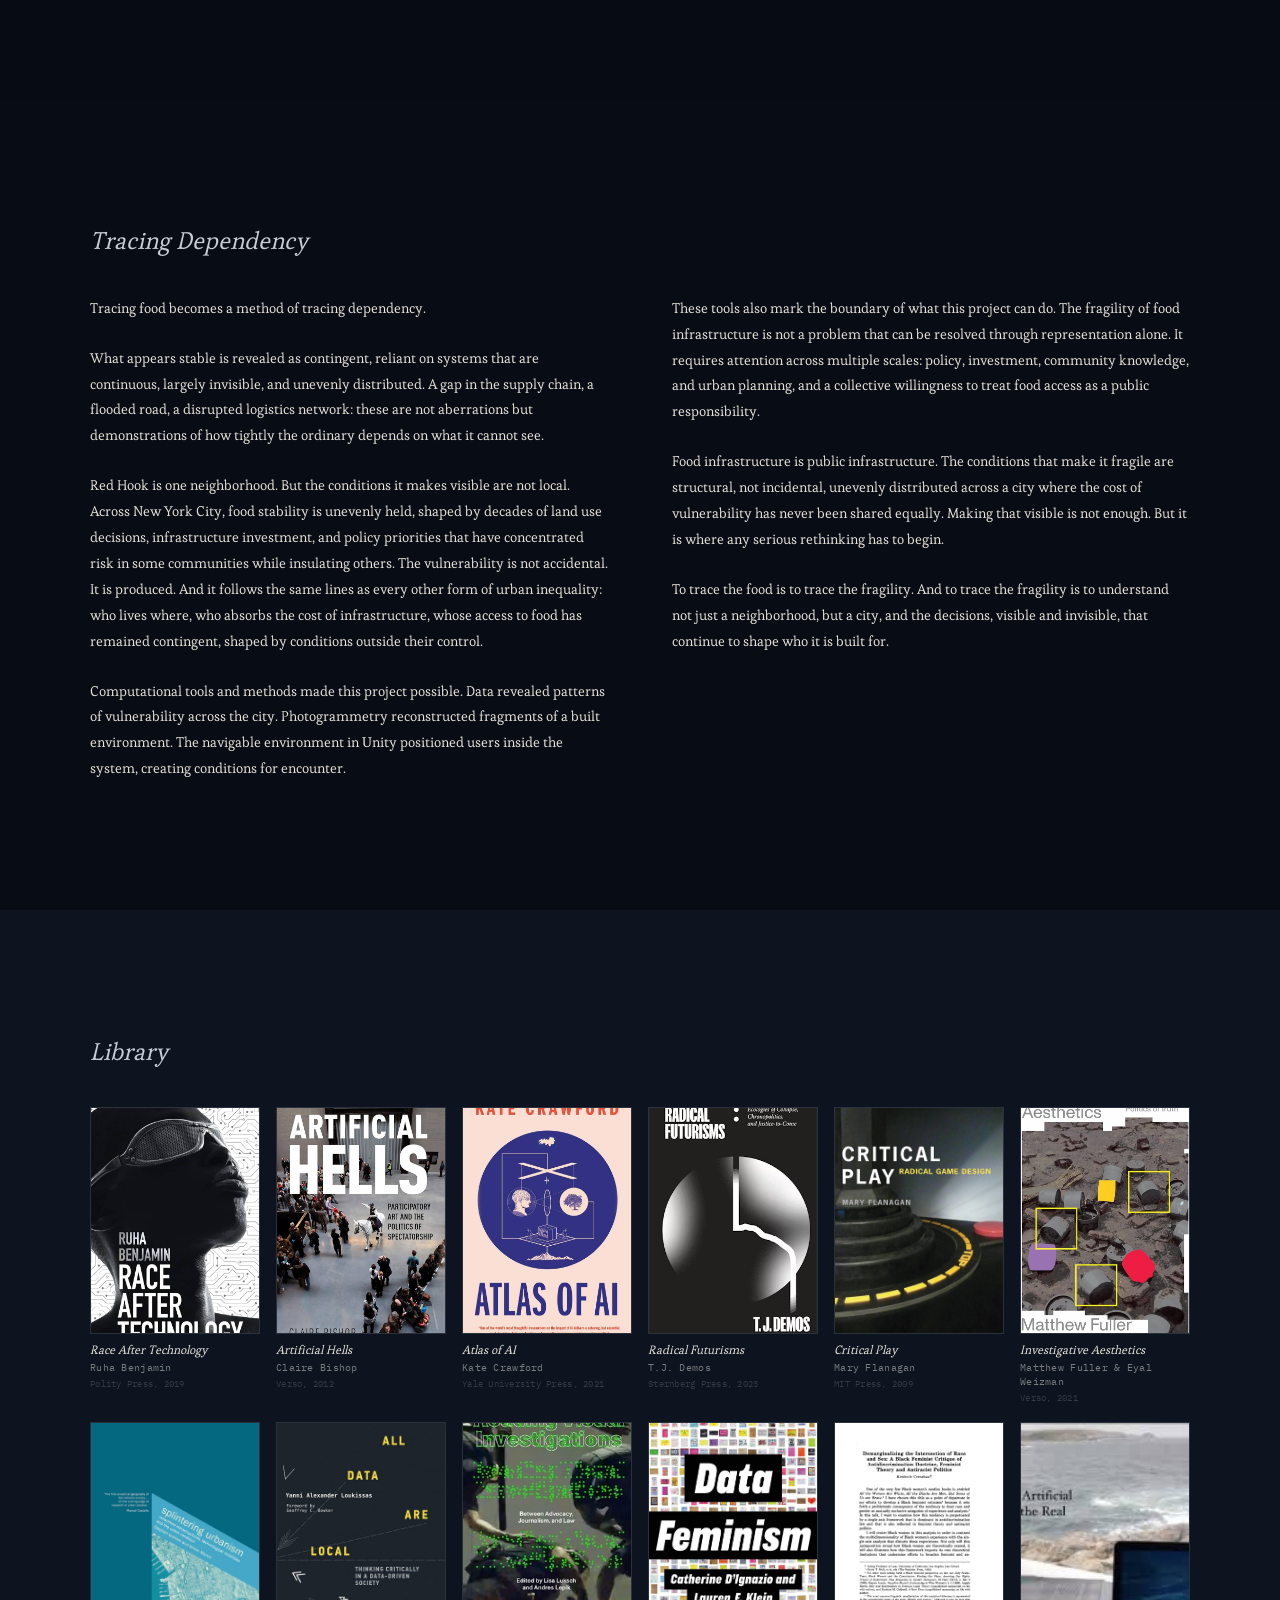
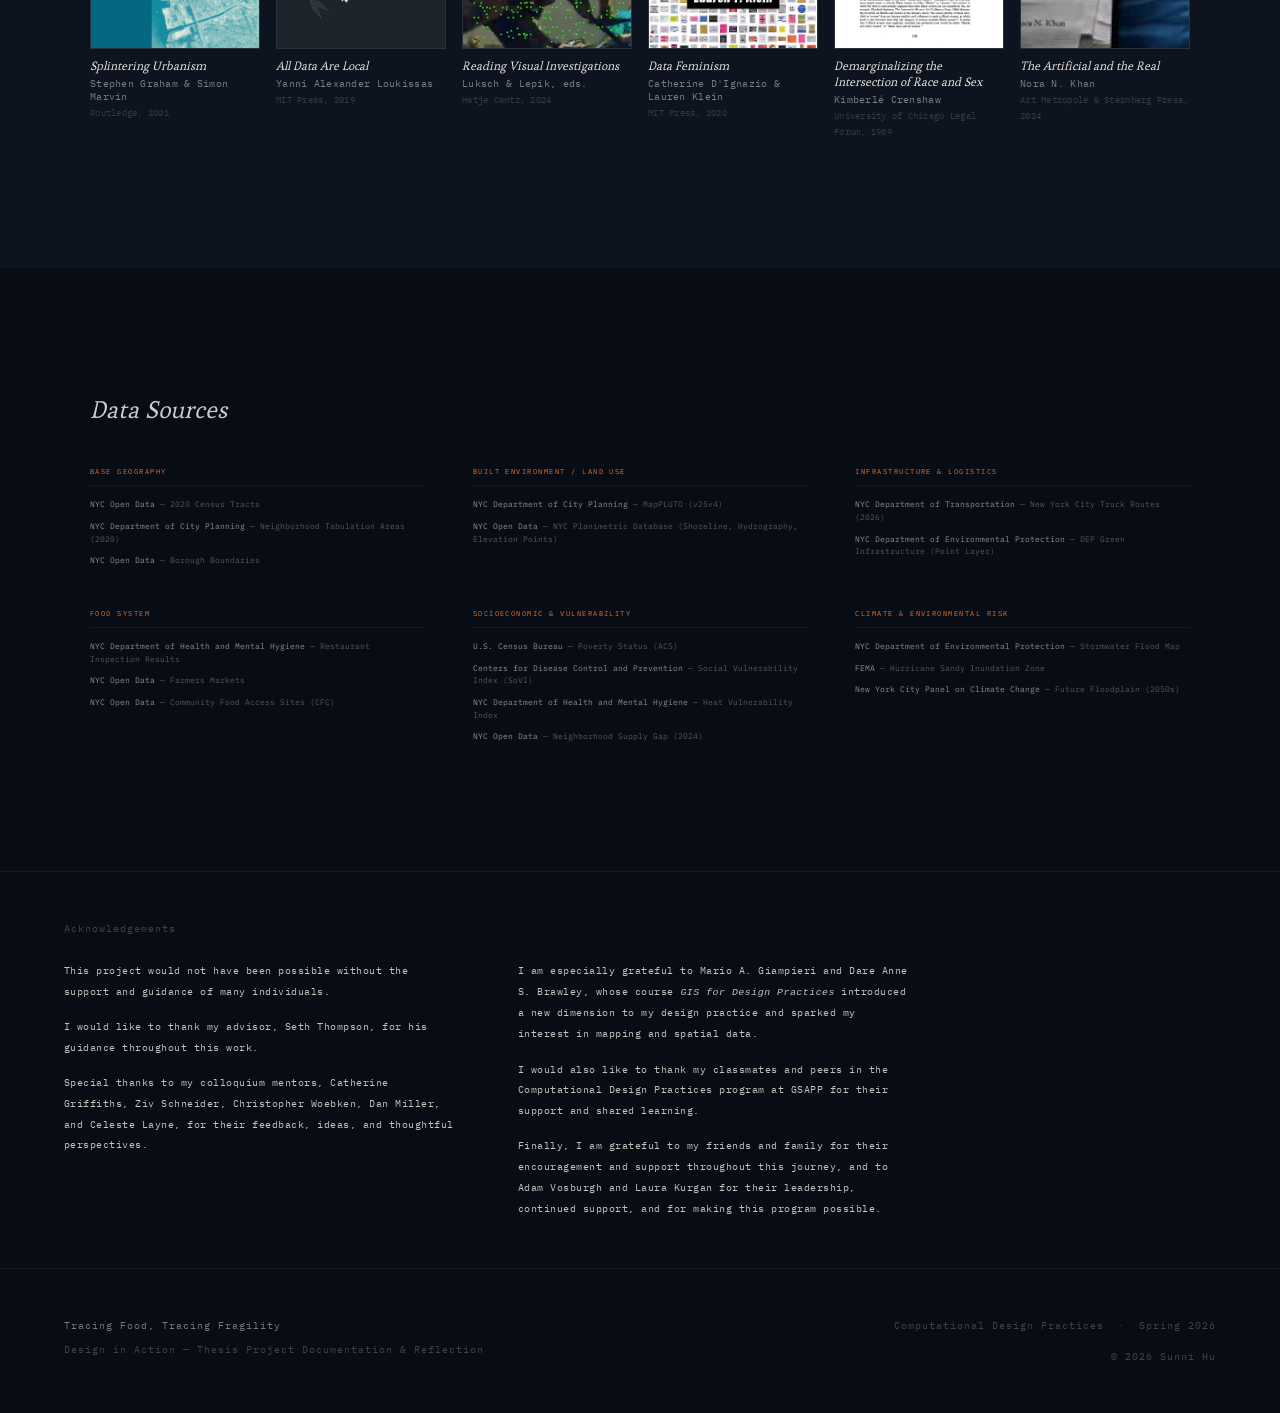
==== commit 107bbd94: "update" ====
--- a/index.html
+++ b/index.html
@@ -9,10 +9,9 @@
     <link href="https://fonts.googleapis.com/css2?family=Esteban&family=IBM+Plex+Mono:ital,wght@0,300;0,400;1,300&display=swap" rel="stylesheet">
     <link rel="stylesheet" href="styles.css">
     <style>
-        body { cursor: none; }
+        /* Default system cursor restored. */
         .book-ref {
             font-style: italic;
-            cursor: none;
             border-bottom: 1px solid rgba(232,228,220,0.15);
             transition: border-color 0.2s ease;
         }
@@ -30,8 +29,6 @@
     </script>
 </head>
 <body>
-
-<div id="custom-cursor"></div>
 
 <div id="book-cursor" style="
   position: fixed;
@@ -849,37 +846,7 @@
       }, 900);
     })();
 
-    // ── Custom cursor ─────────────────────────────────────────────
-    (function () {
-        const dot = document.getElementById('custom-cursor');
-        const HALF = 4; // half of 8px dot
-        let mouseX = 0, mouseY = 0;
-        let curX = 0, curY = 0;
-
-        document.addEventListener('mousemove', (e) => {
-            mouseX = e.clientX;
-            mouseY = e.clientY;
-            dot.classList.add('is-visible');
-        });
-
-        document.addEventListener('mouseleave', () => dot.classList.remove('is-visible'));
-        document.addEventListener('mouseenter', () => dot.classList.add('is-visible'));
-
-        function lerp(a, b, t) { return a + (b - a) * t; }
-
-        (function tick() {
-            curX = lerp(curX, mouseX, 0.18);
-            curY = lerp(curY, mouseY, 0.18);
-            dot.style.transform = `translate(${curX - HALF}px, ${curY - HALF}px)`;
-            requestAnimationFrame(tick);
-        })();
-
-        const hoverTargets = 'a, button, [role="button"], label, .book-ref, .nav-dot, .chapter-dot';
-        document.querySelectorAll(hoverTargets).forEach(el => {
-            el.addEventListener('mouseenter', () => dot.classList.add('is-hovering'));
-            el.addEventListener('mouseleave', () => dot.classList.remove('is-hovering'));
-        });
-    })();
+    // Custom cursor removed. System cursor will be used.
 
     const bookCursor    = document.getElementById('book-cursor');
     const bookCursorImg = document.getElementById('book-cursor-img');
--- a/styles.css
+++ b/styles.css
@@ -843,27 +843,9 @@
 }
 
 /* ================================================================
-   CUSTOM CURSOR
-================================================================ */
-html, html * { cursor: none !important; }
-
-#custom-cursor {
-    position: fixed;
-    top: 0;
-    left: 0;
-    width: 8px;
-    height: 8px;
-    background: var(--pink);
-    border-radius: 50%;
-    pointer-events: none;
-    z-index: 999999;
-    will-change: transform;
-    transition: scale 0.18s ease, opacity 0.3s ease;
-    opacity: 0;
-}
-
-#custom-cursor.is-visible  { opacity: 1; }
-#custom-cursor.is-hovering { scale: 2.75; }
+    CUSTOM CURSOR (removed)
+================================================================ */
+/* Custom cursor removed to restore default system cursor. */
 
 /* ================================================================
    ACKNOWLEDGEMENTS
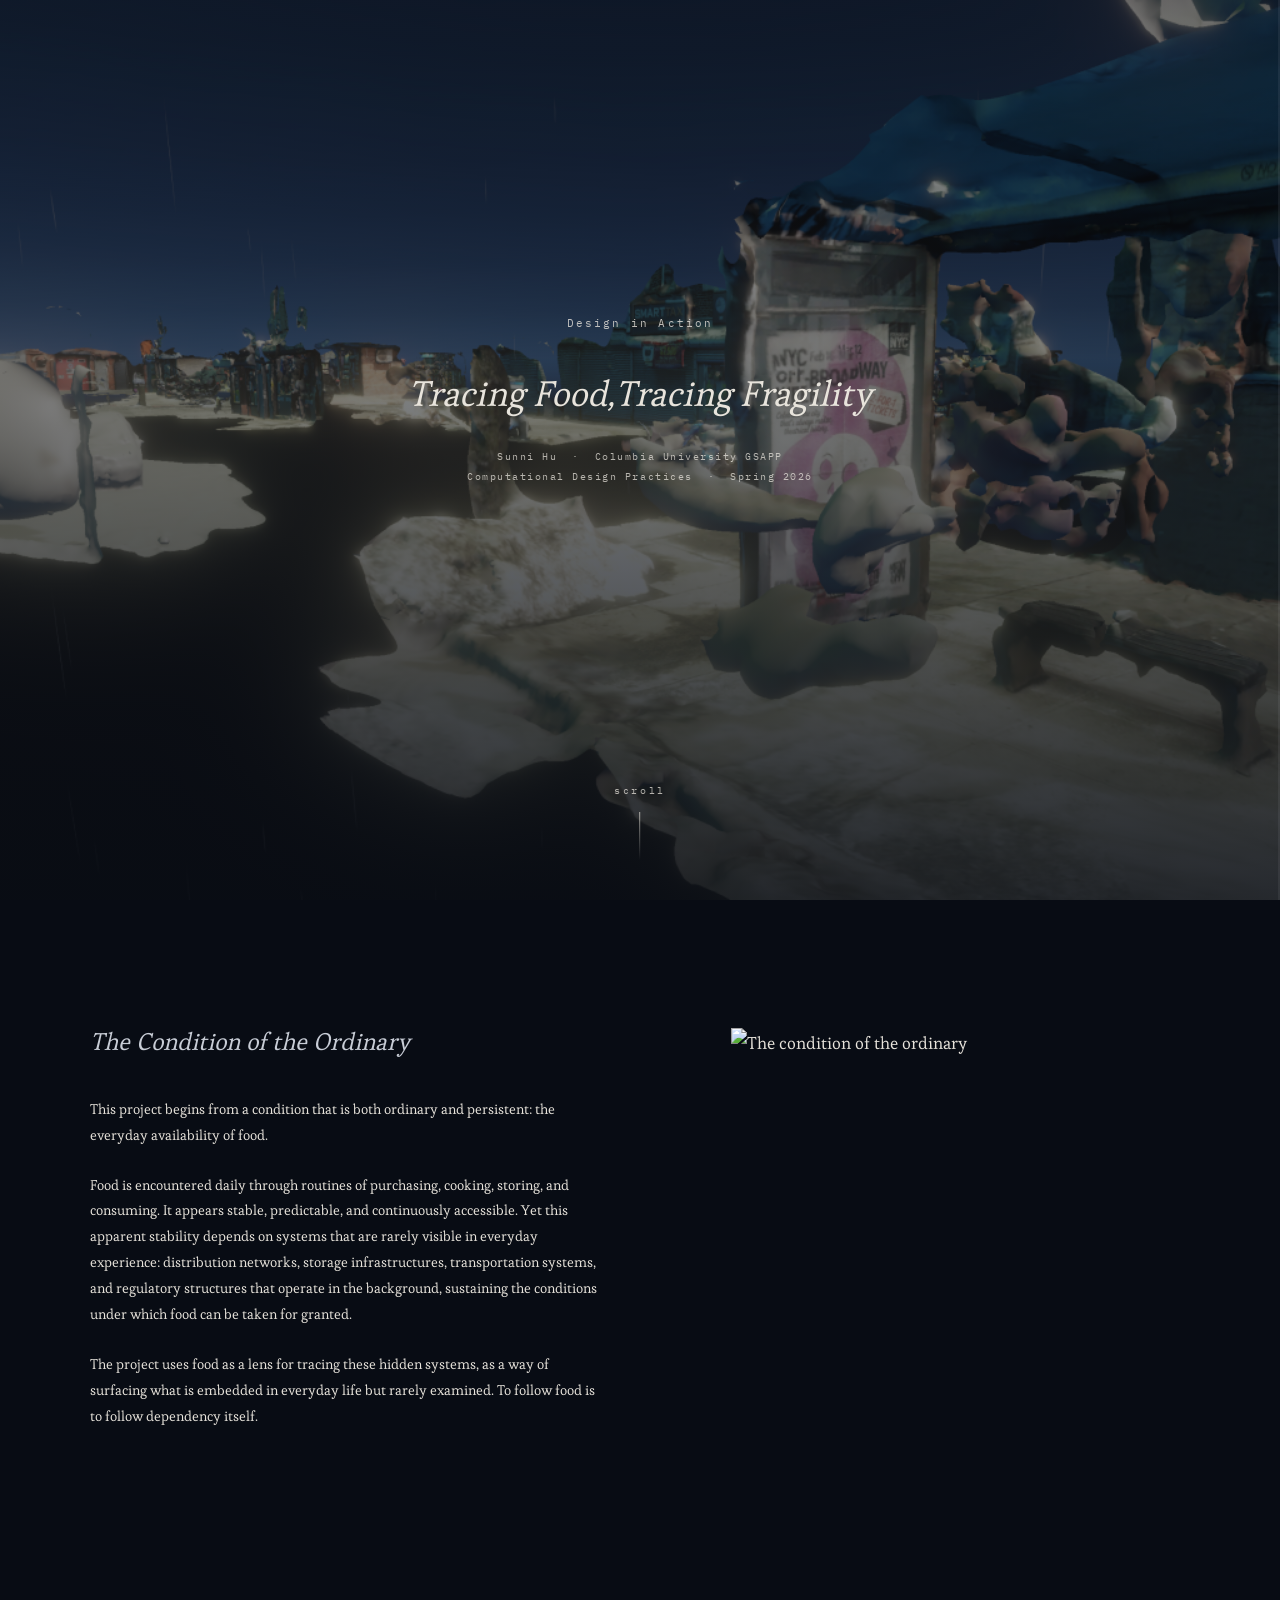
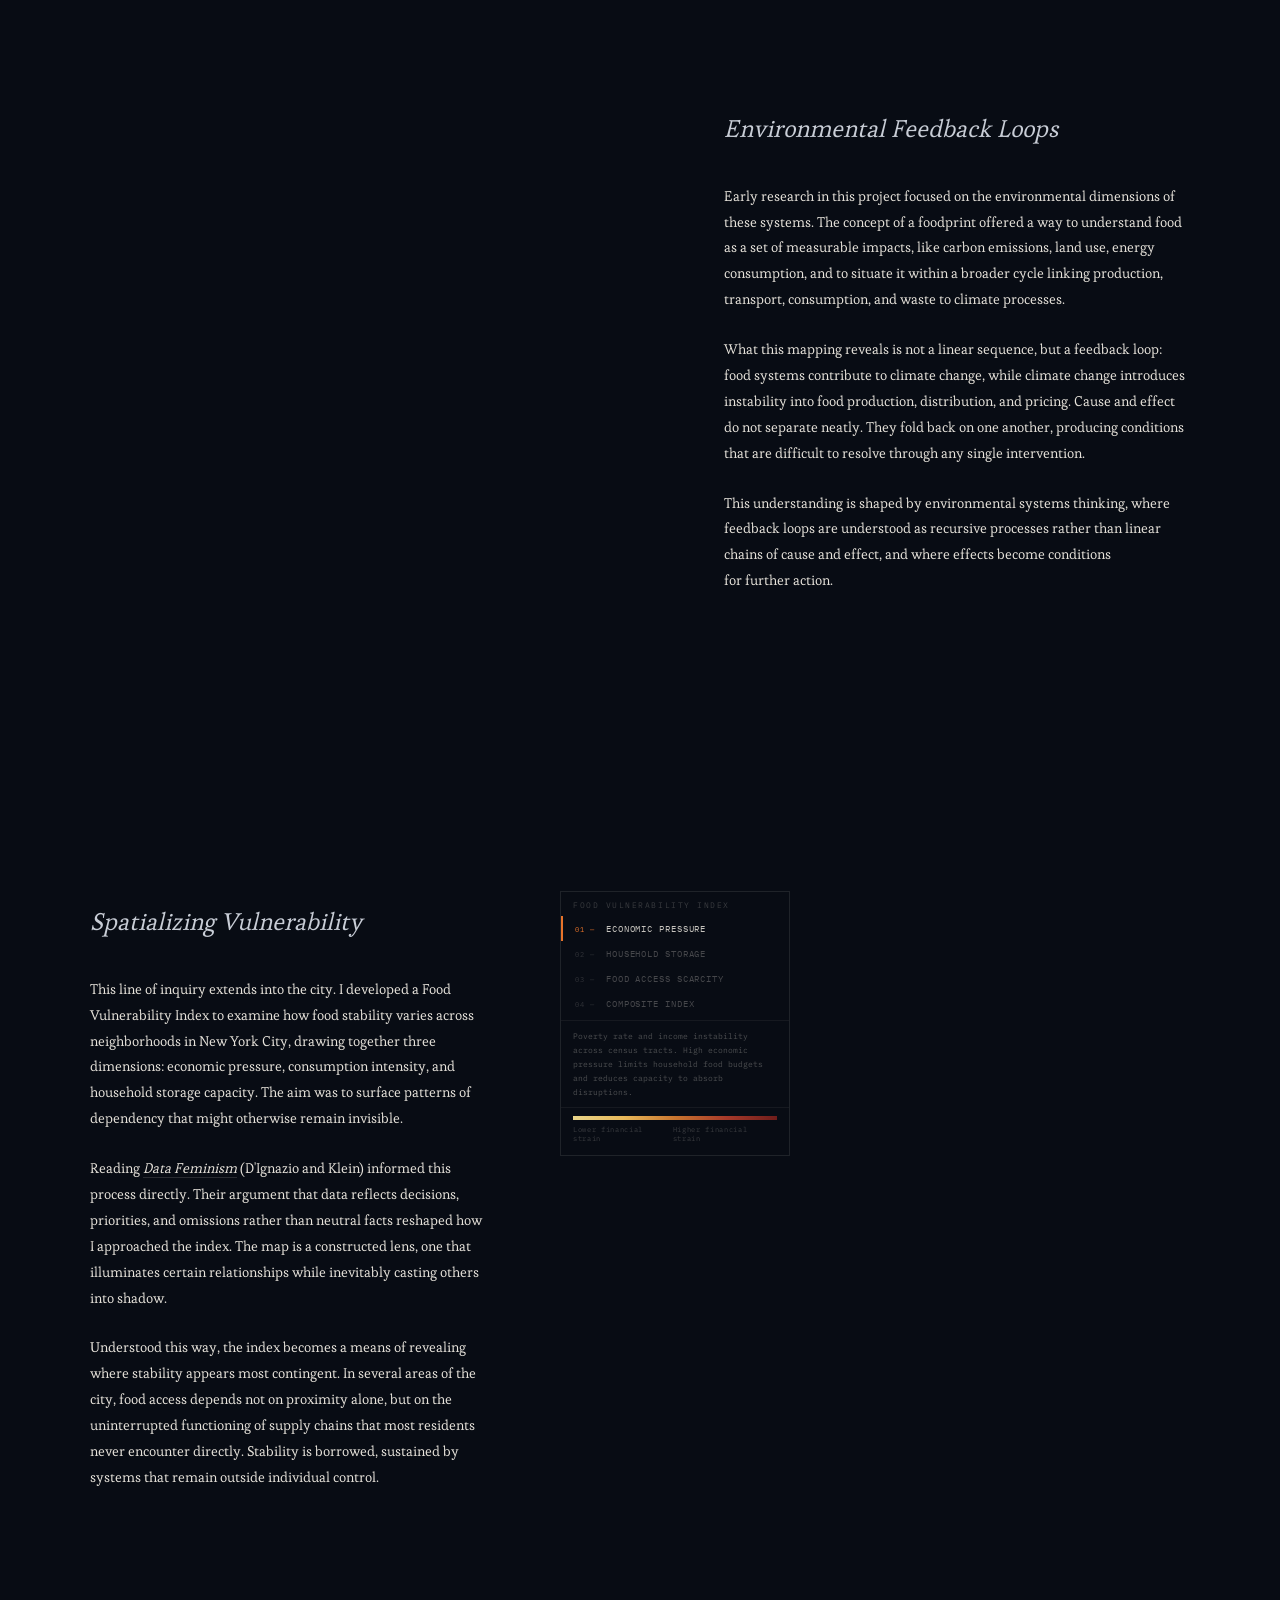
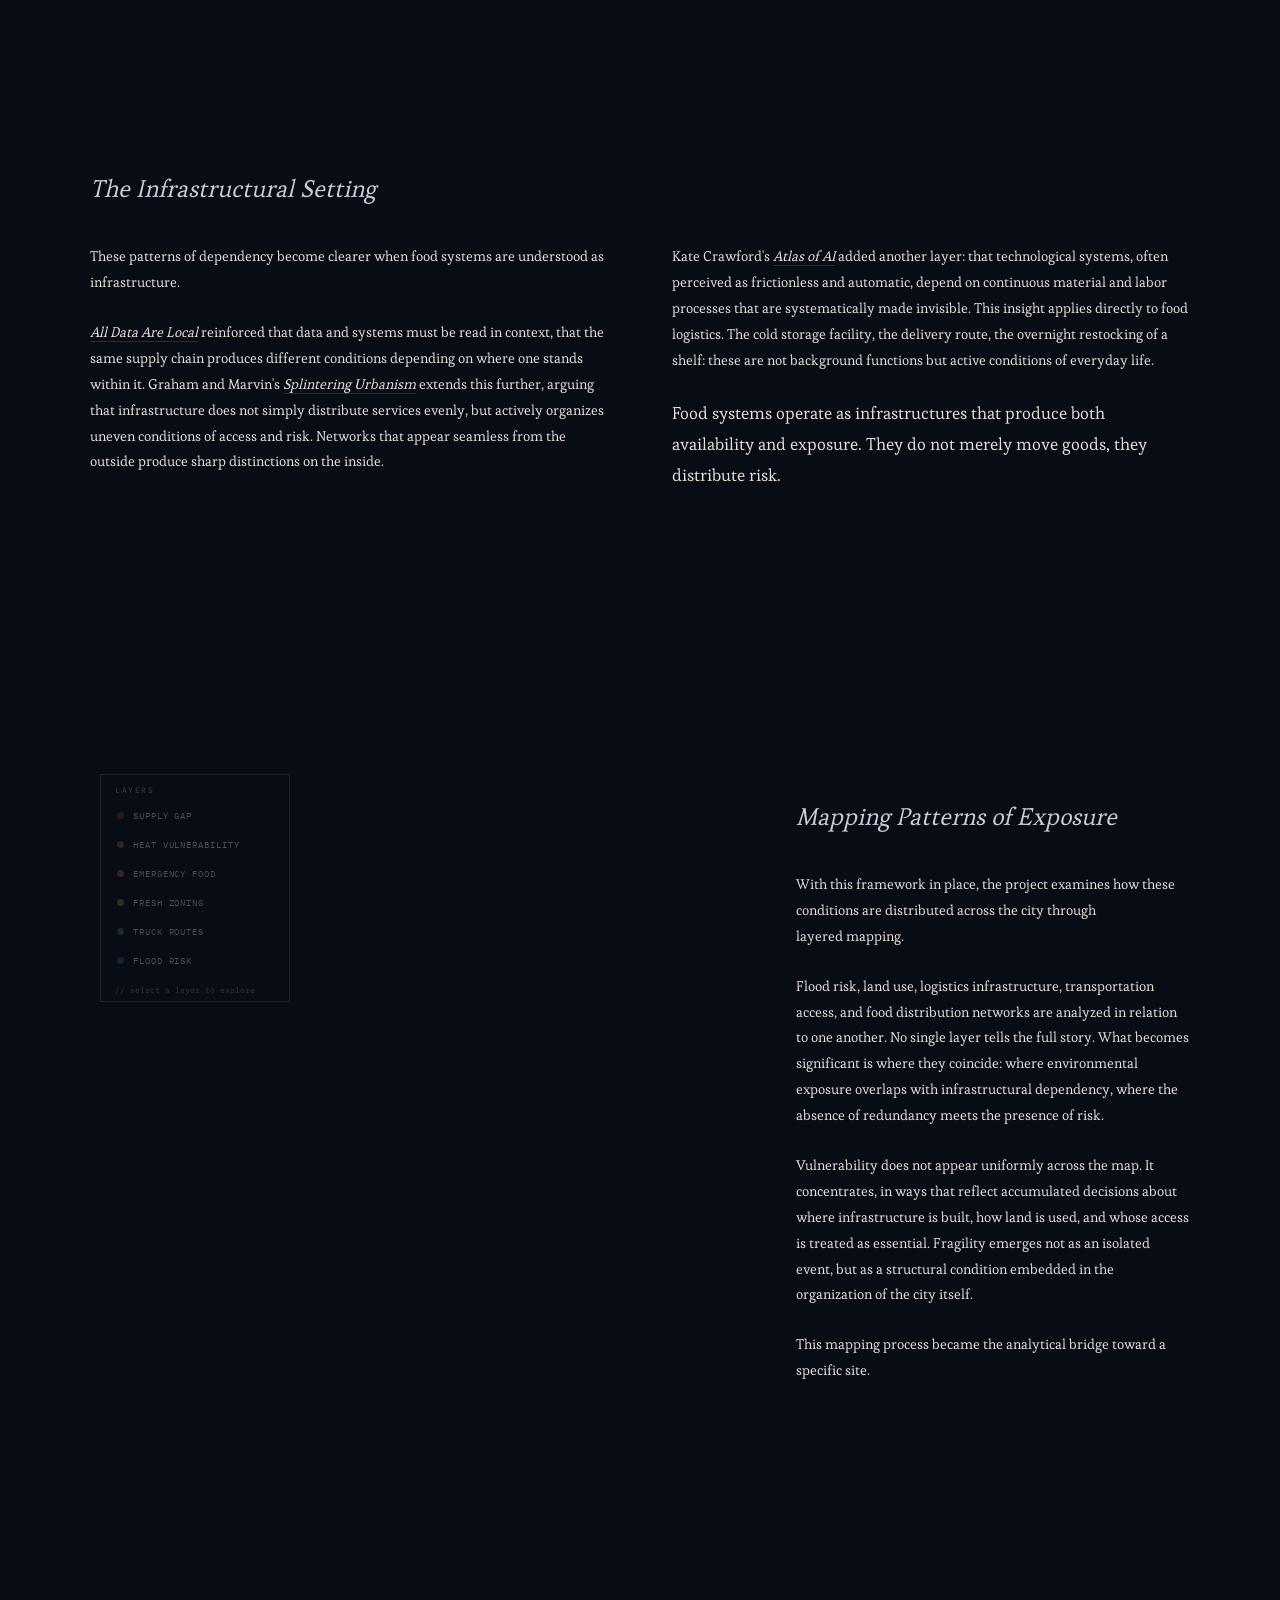
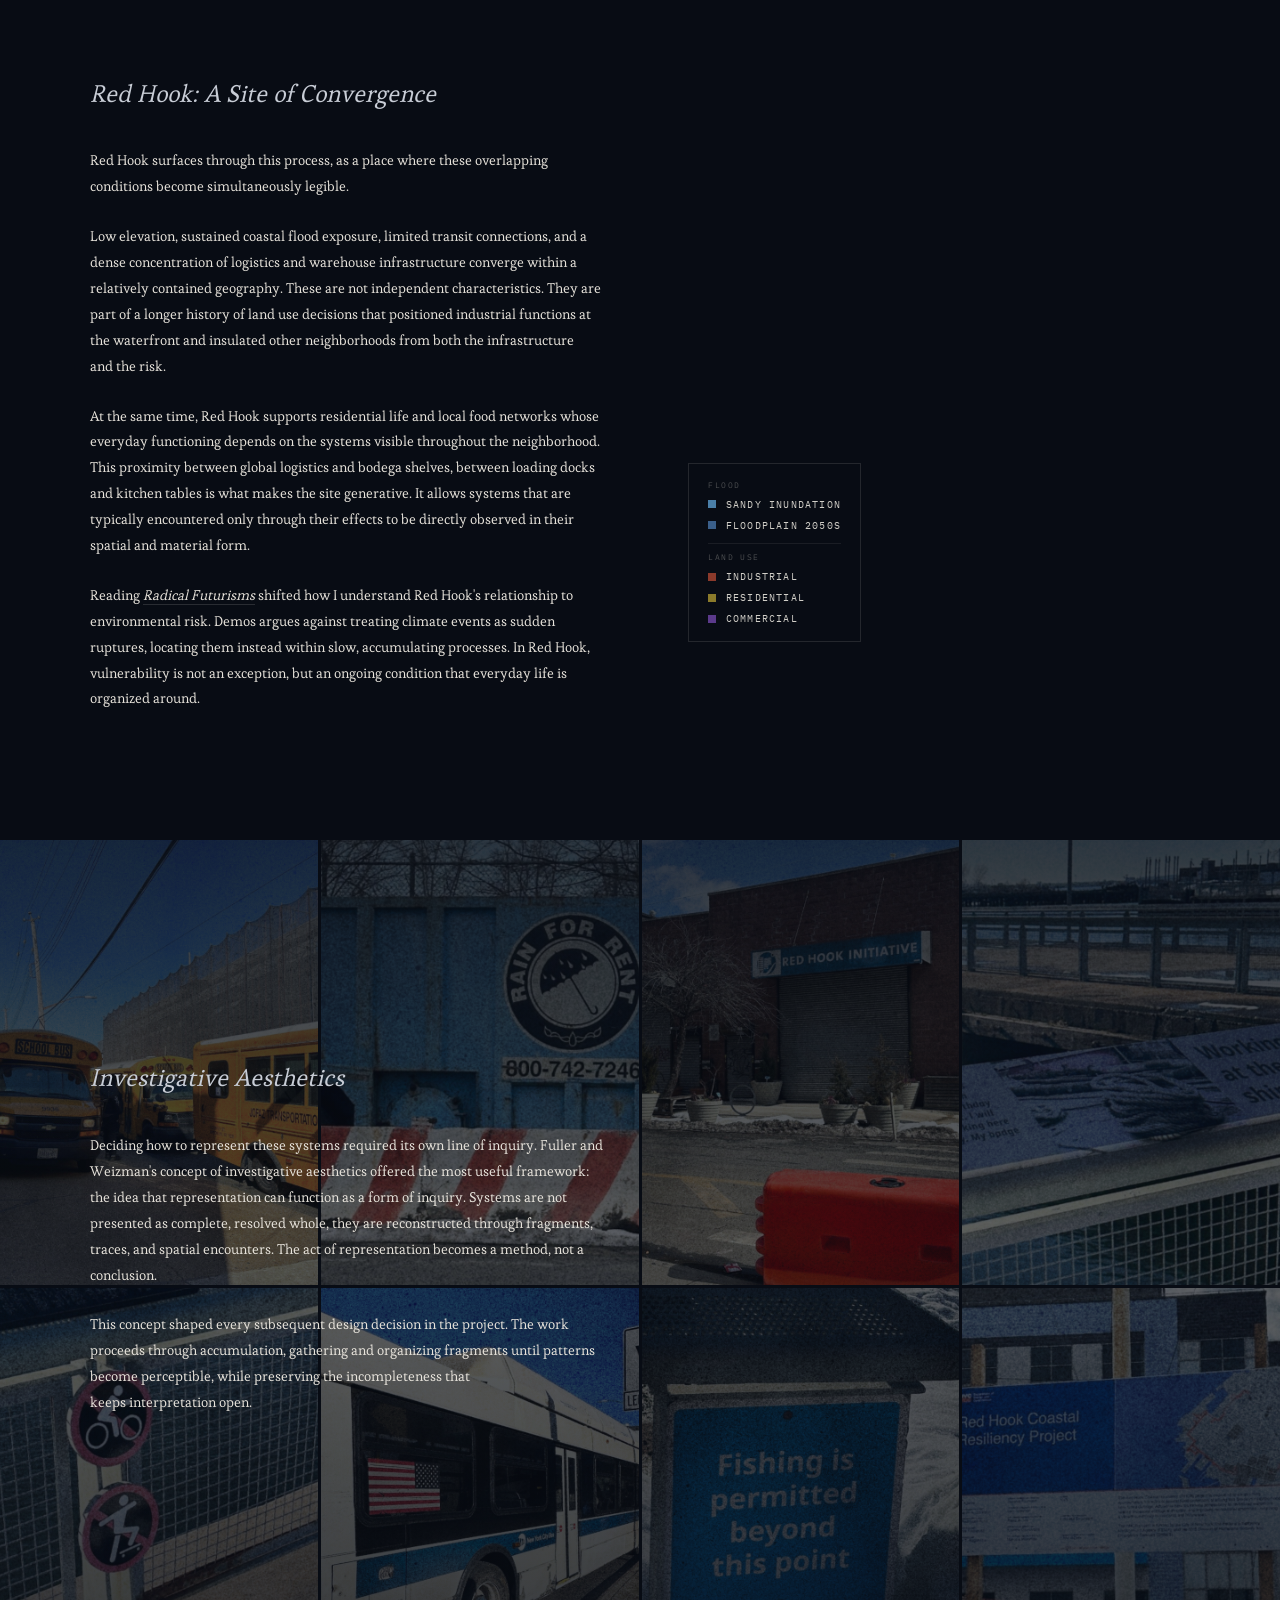
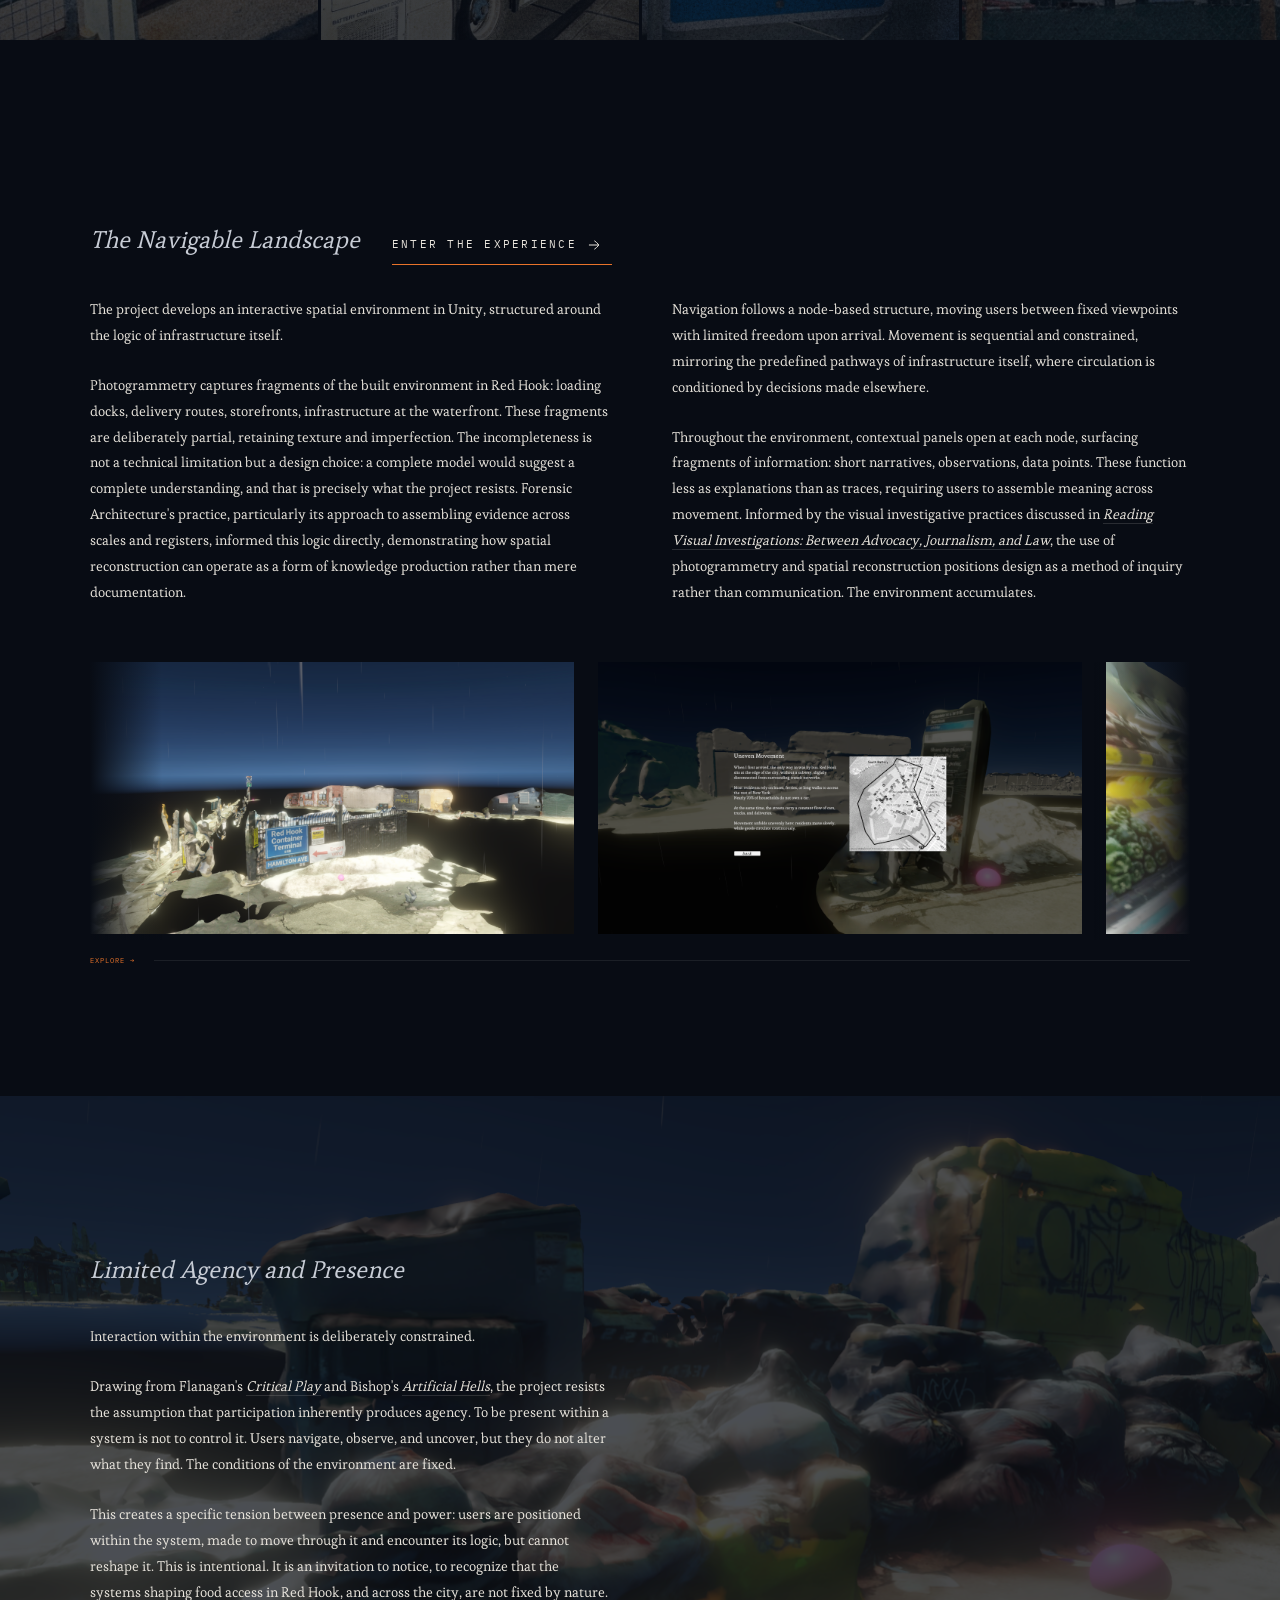
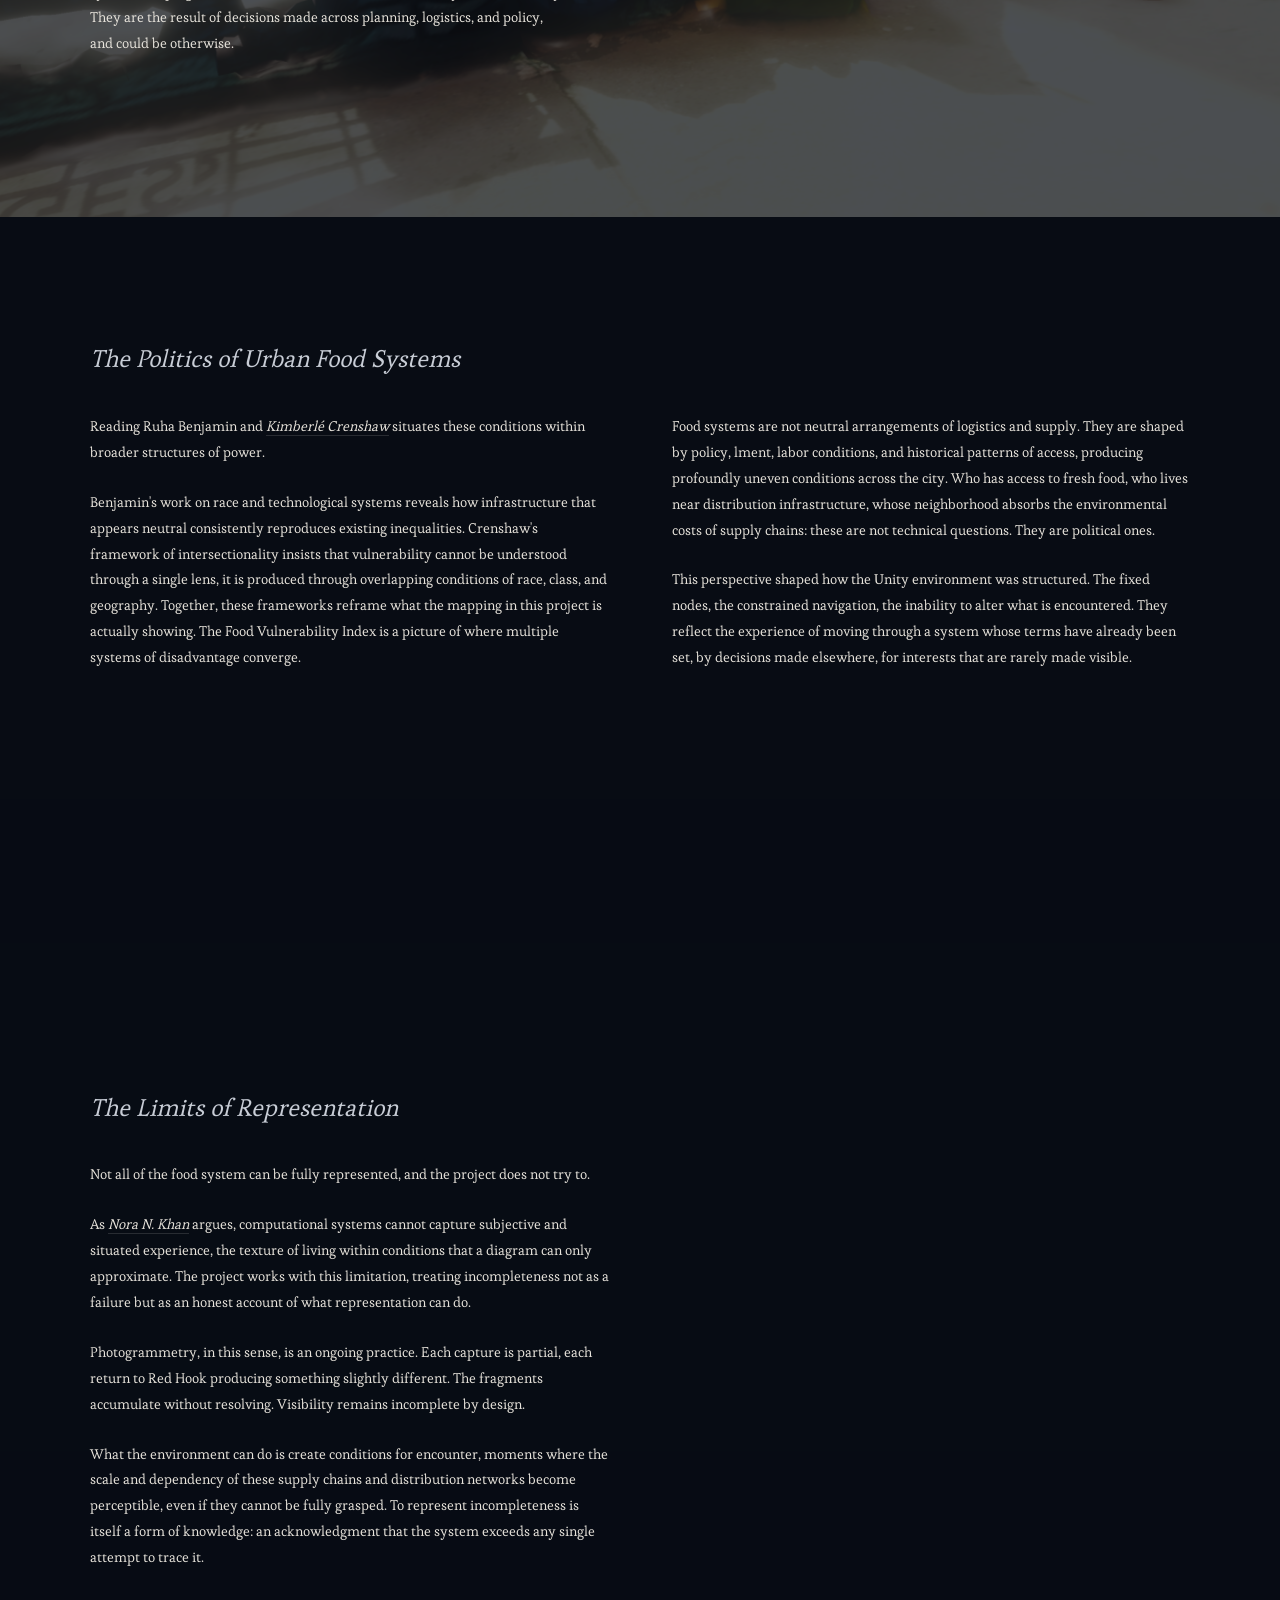
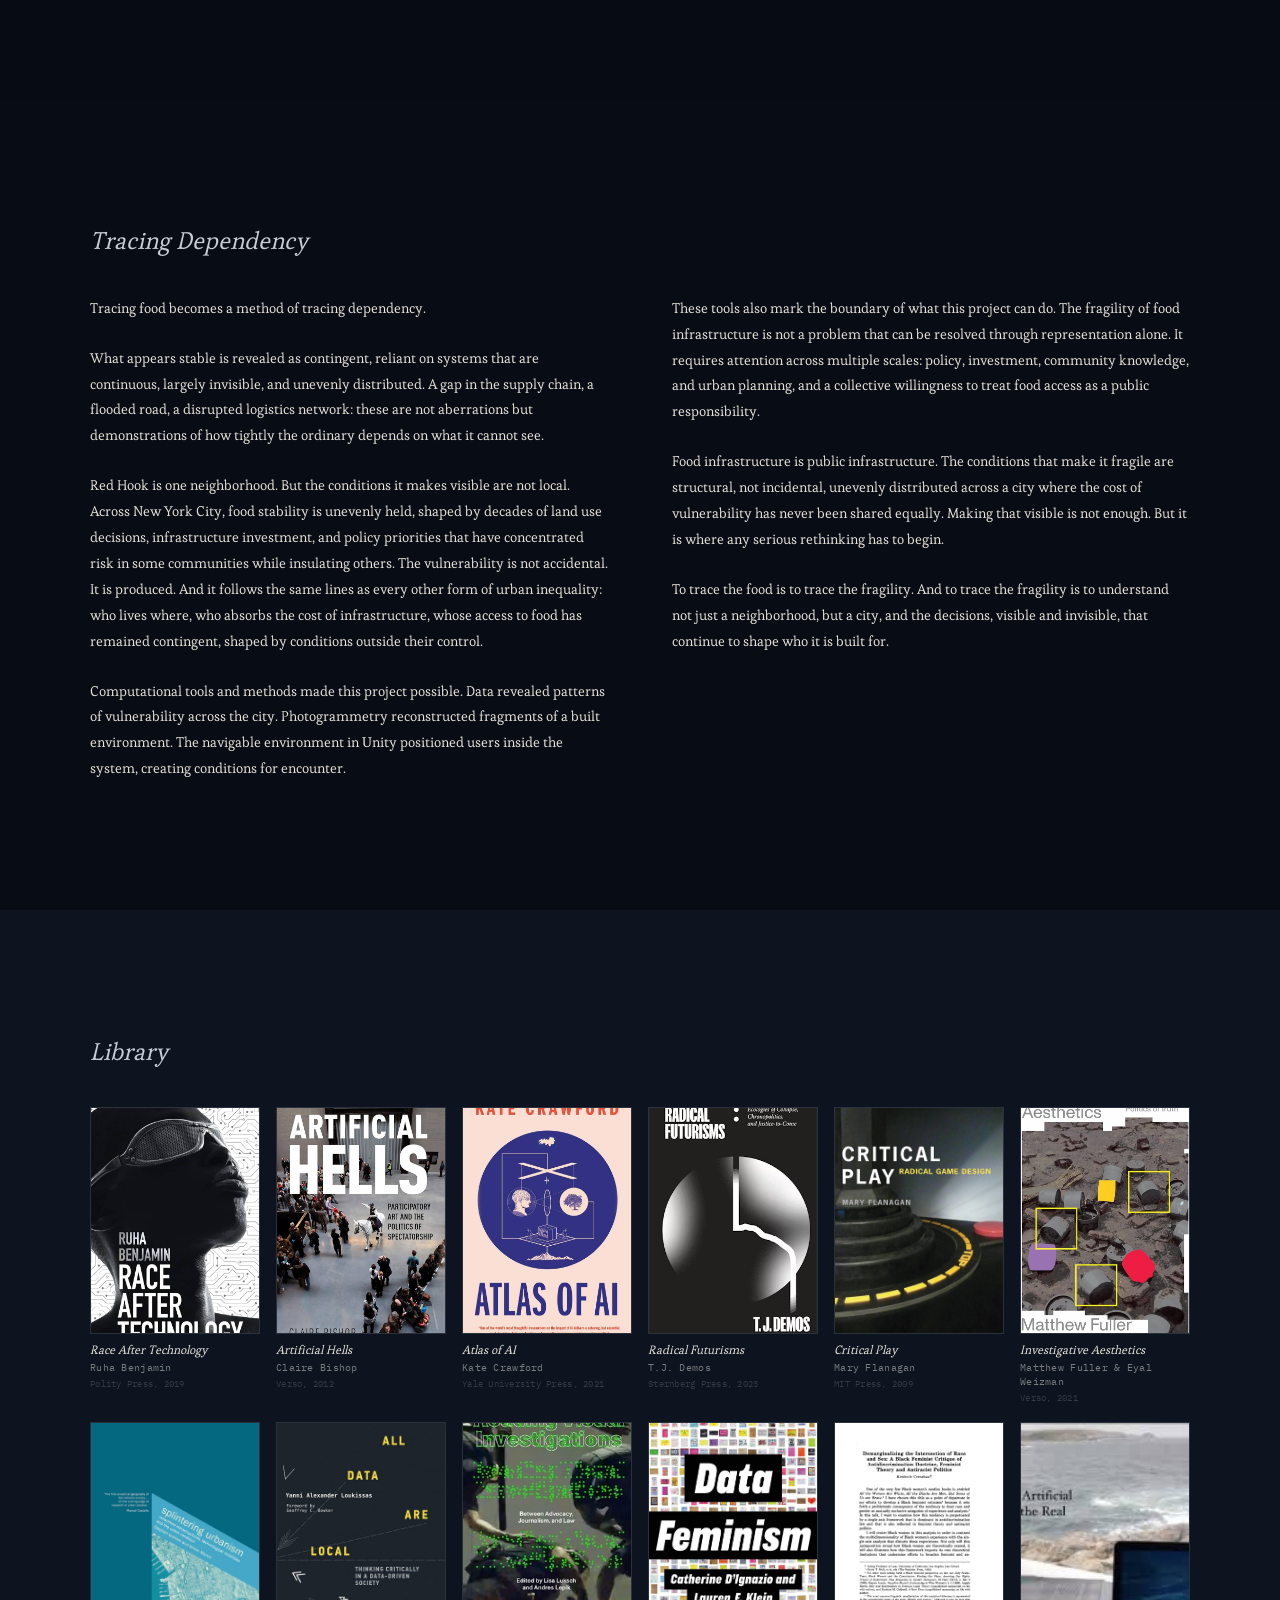
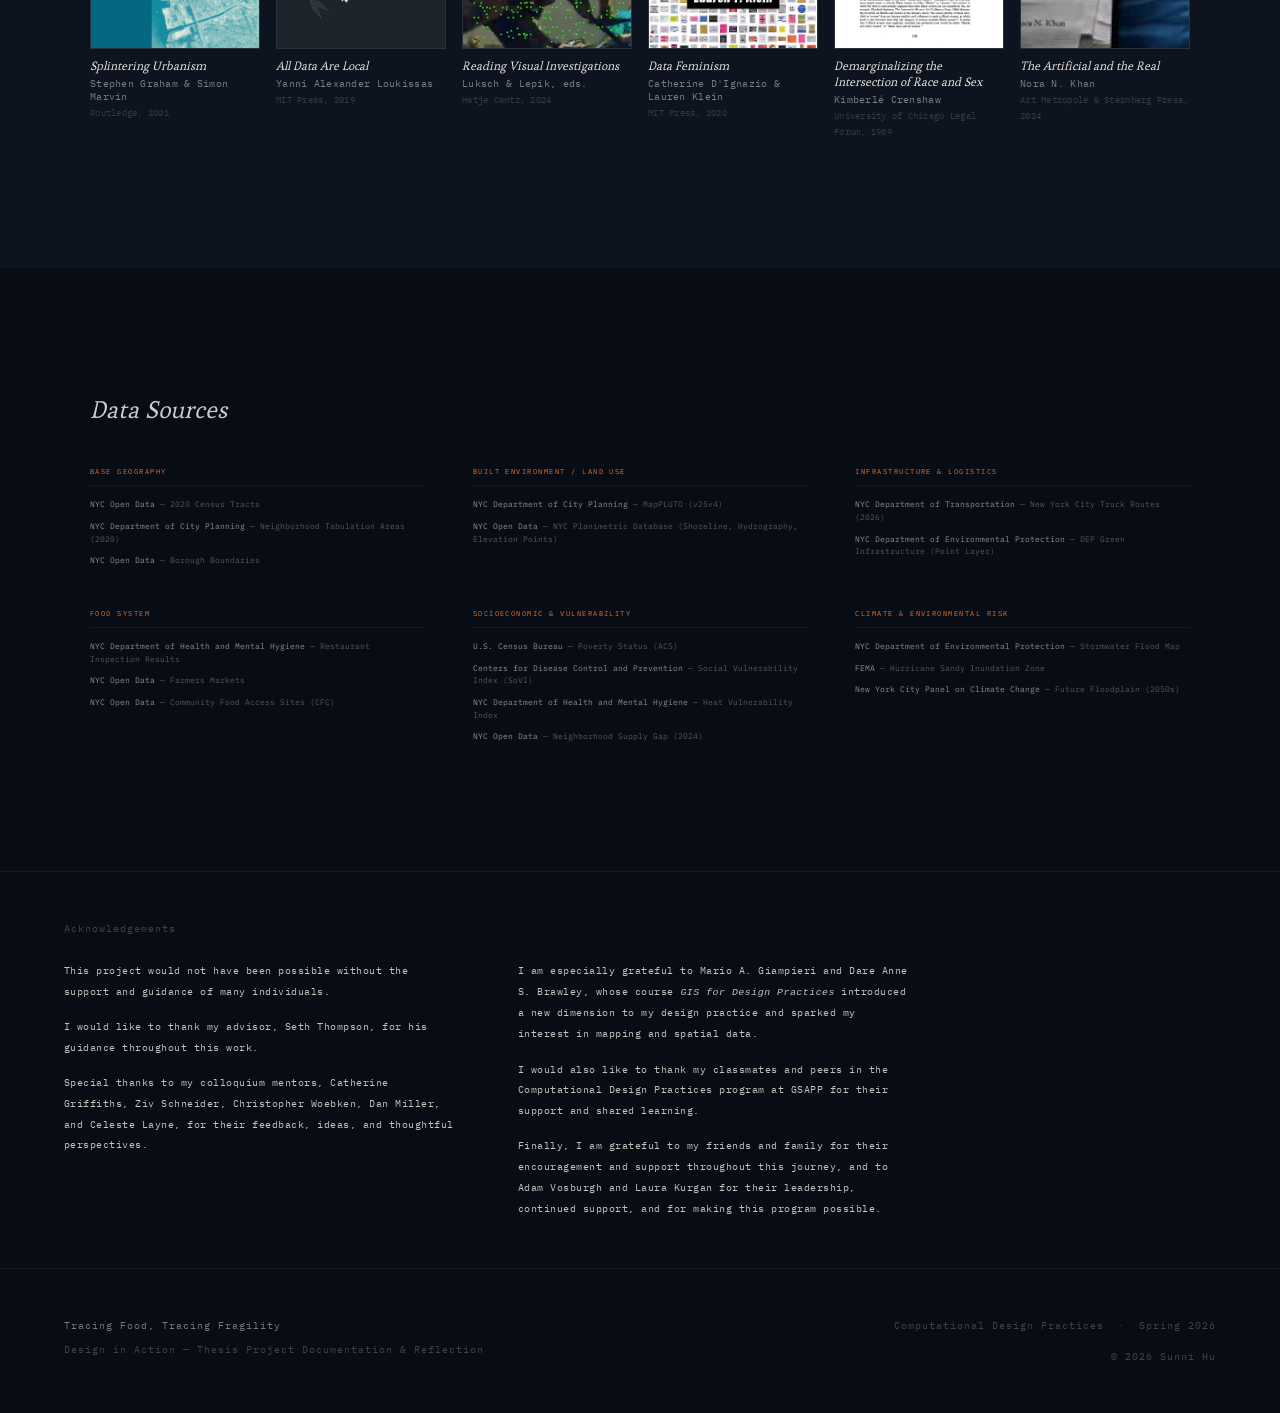
==== commit 0594f32e: "Update index.html" ====
--- a/index.html
+++ b/index.html
@@ -30,24 +30,6 @@
 </head>
 <body>
 
-<div id="book-cursor" style="
-  position: fixed;
-  pointer-events: none;
-  z-index: 9999;
-  opacity: 0;
-  transition: opacity 0.2s ease;
-  width: 80px;
-  height: 110px;
-">
-  <img id="book-cursor-img" style="
-    width: 100%;
-    height: 100%;
-    object-fit: cover;
-    display: block;
-    border: 1px solid rgba(232,228,220,0.15);
-  ">
-</div>
-
     <!--==============================================================
     OPENING — full screen, no nav, one Unity screenshot background
     ===============================================================-->
@@ -846,28 +828,6 @@
       }, 900);
     })();
 
-    // Custom cursor removed. System cursor will be used.
-
-    const bookCursor    = document.getElementById('book-cursor');
-    const bookCursorImg = document.getElementById('book-cursor-img');
-
-    document.addEventListener('mousemove', (e) => {
-        bookCursor.style.left = (e.clientX + 20) + 'px';
-        bookCursor.style.top  = (e.clientY - 10) + 'px';
-    });
-
-    document.querySelectorAll('.book-ref').forEach(el => {
-        el.addEventListener('mouseenter', () => {
-            const cover = el.dataset.cover;
-            if (cover) {
-                bookCursorImg.src        = cover;
-                bookCursor.style.opacity = '1';
-            }
-        });
-        el.addEventListener('mouseleave', () => {
-            bookCursor.style.opacity = '0';
-        });
-    });
     </script>
 
 </body>
